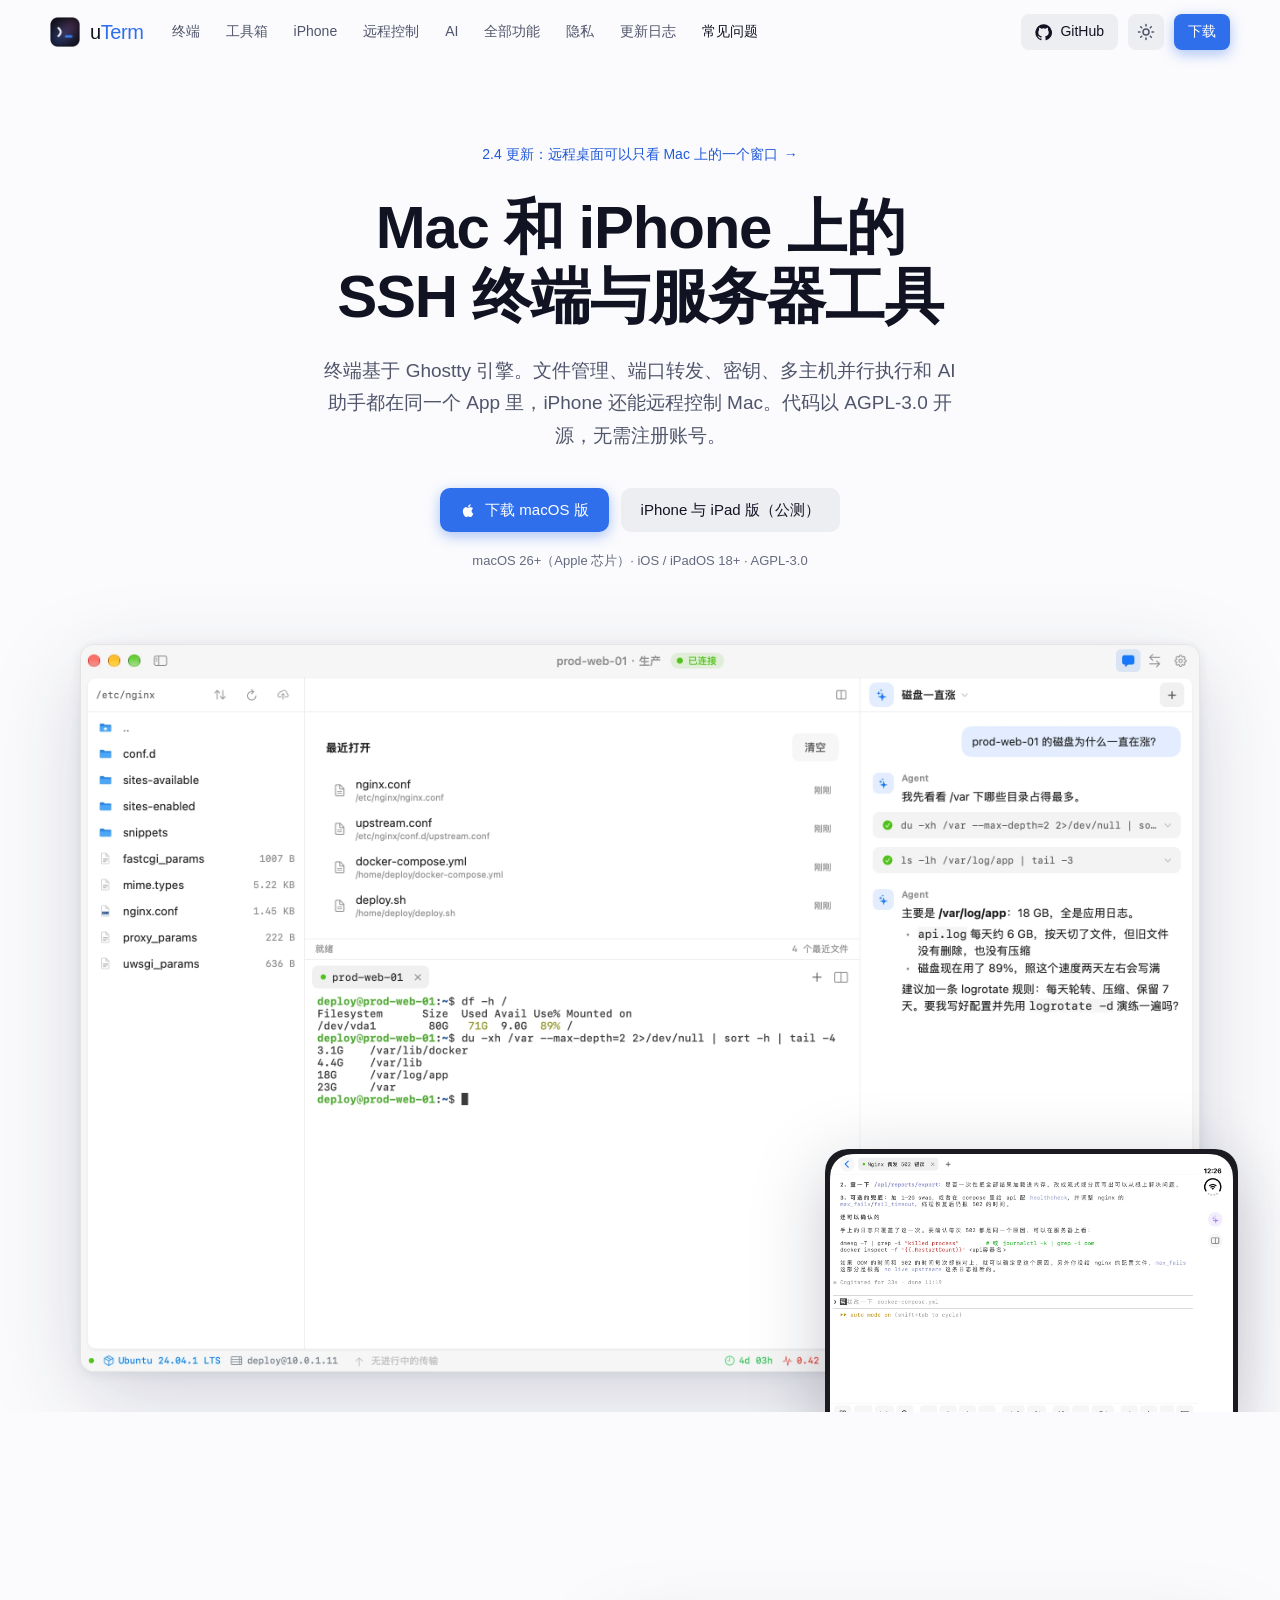
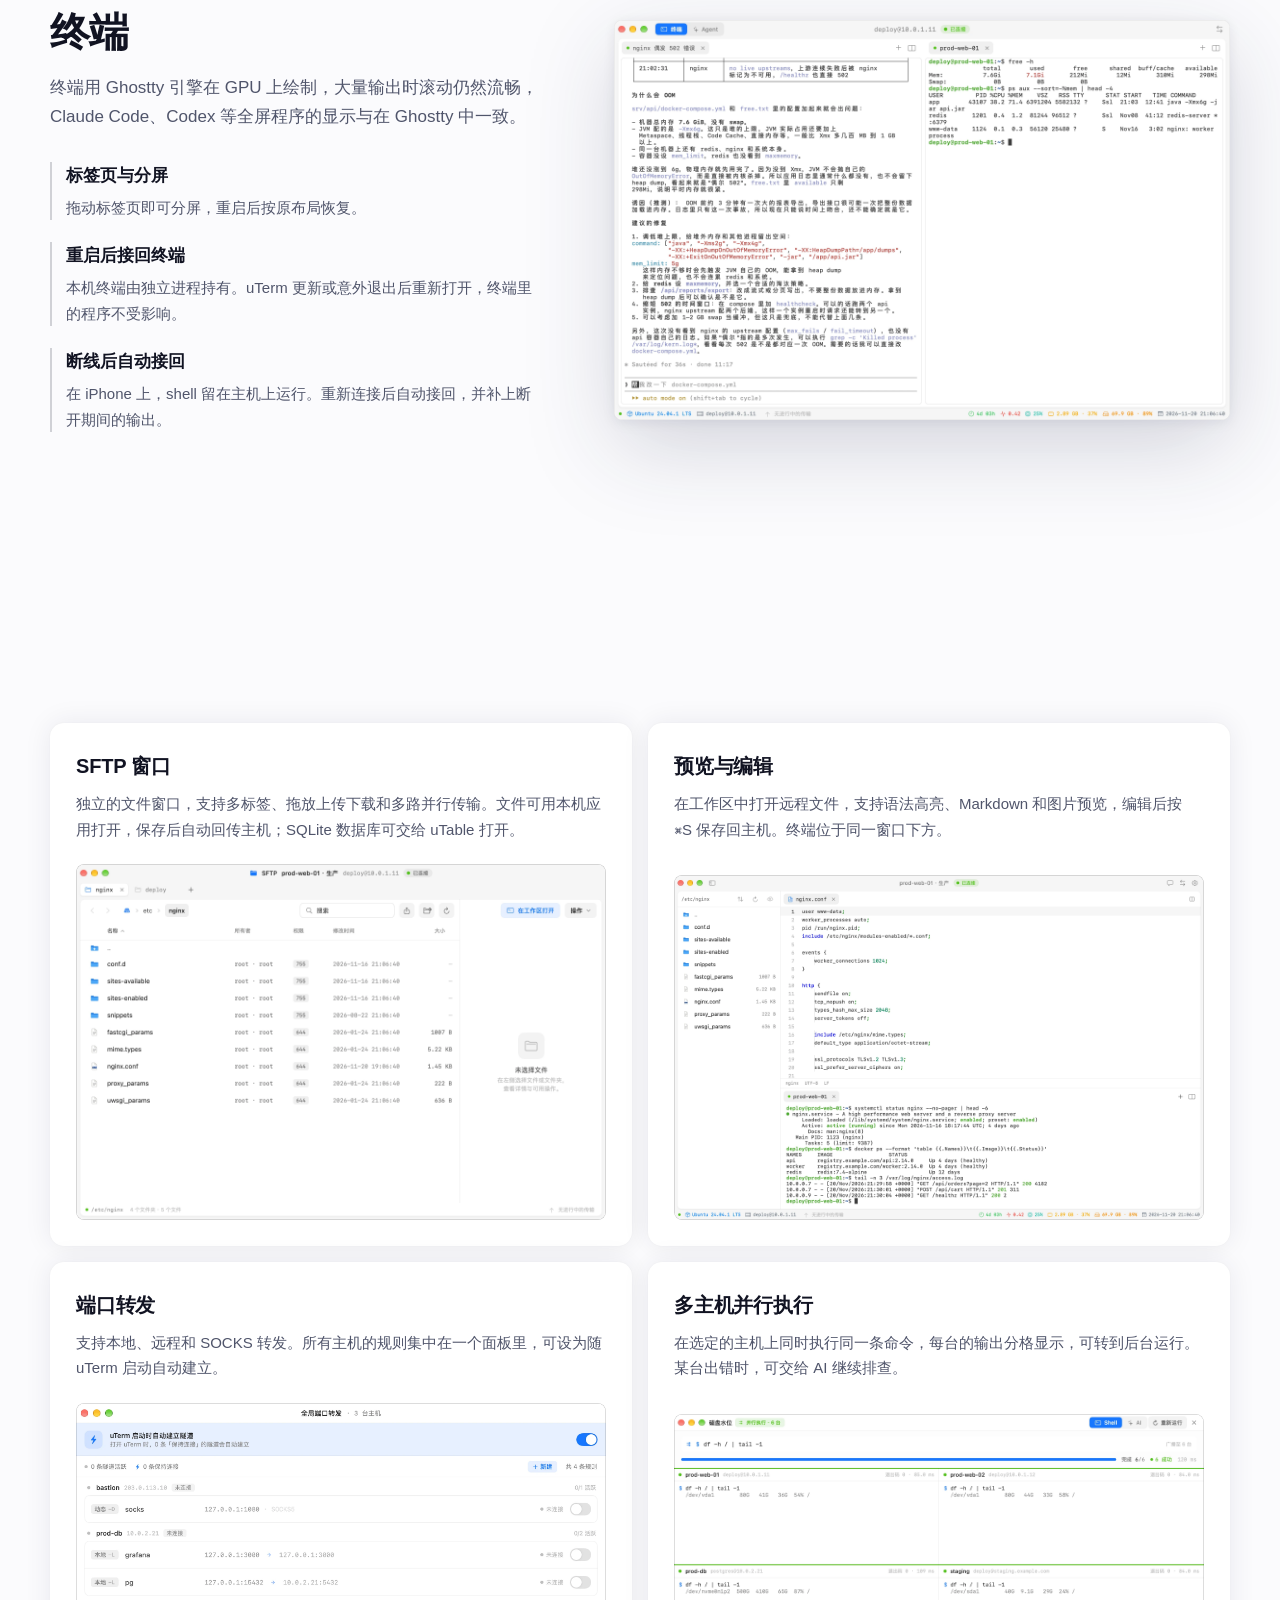
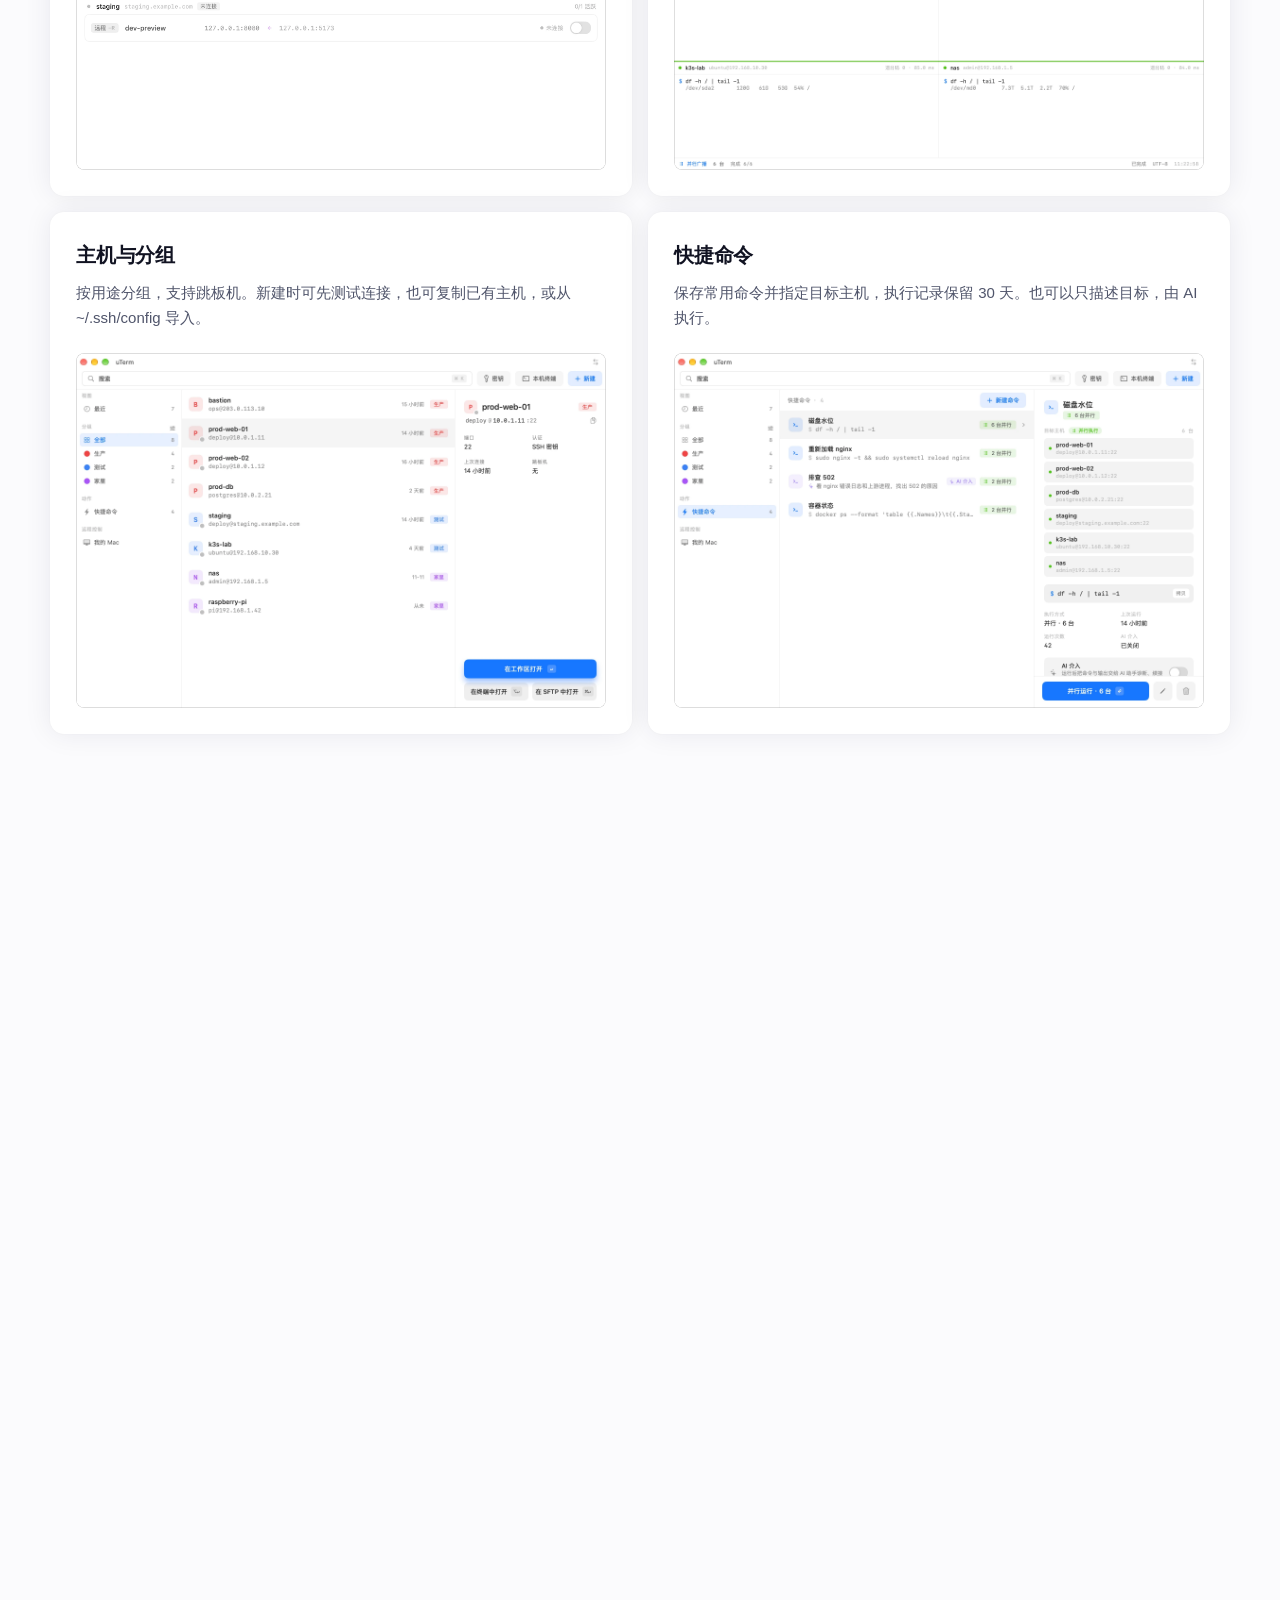
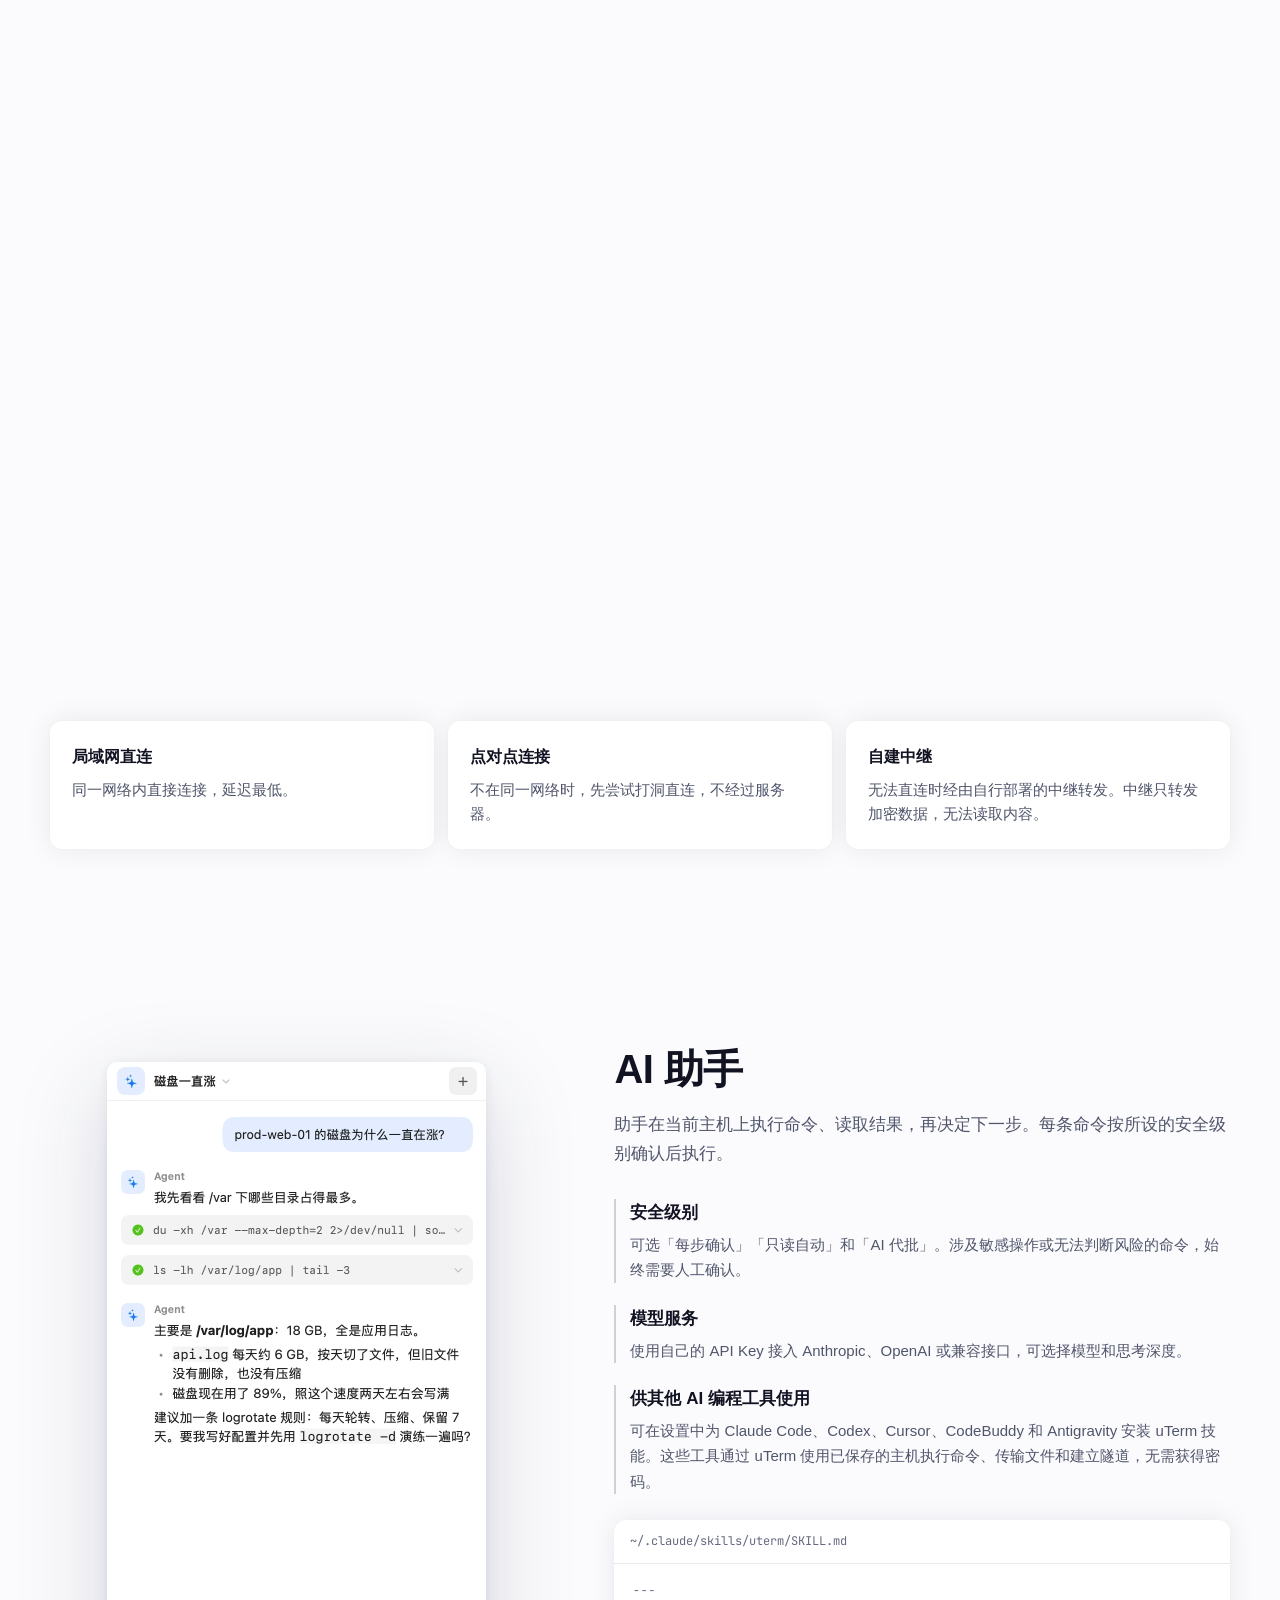
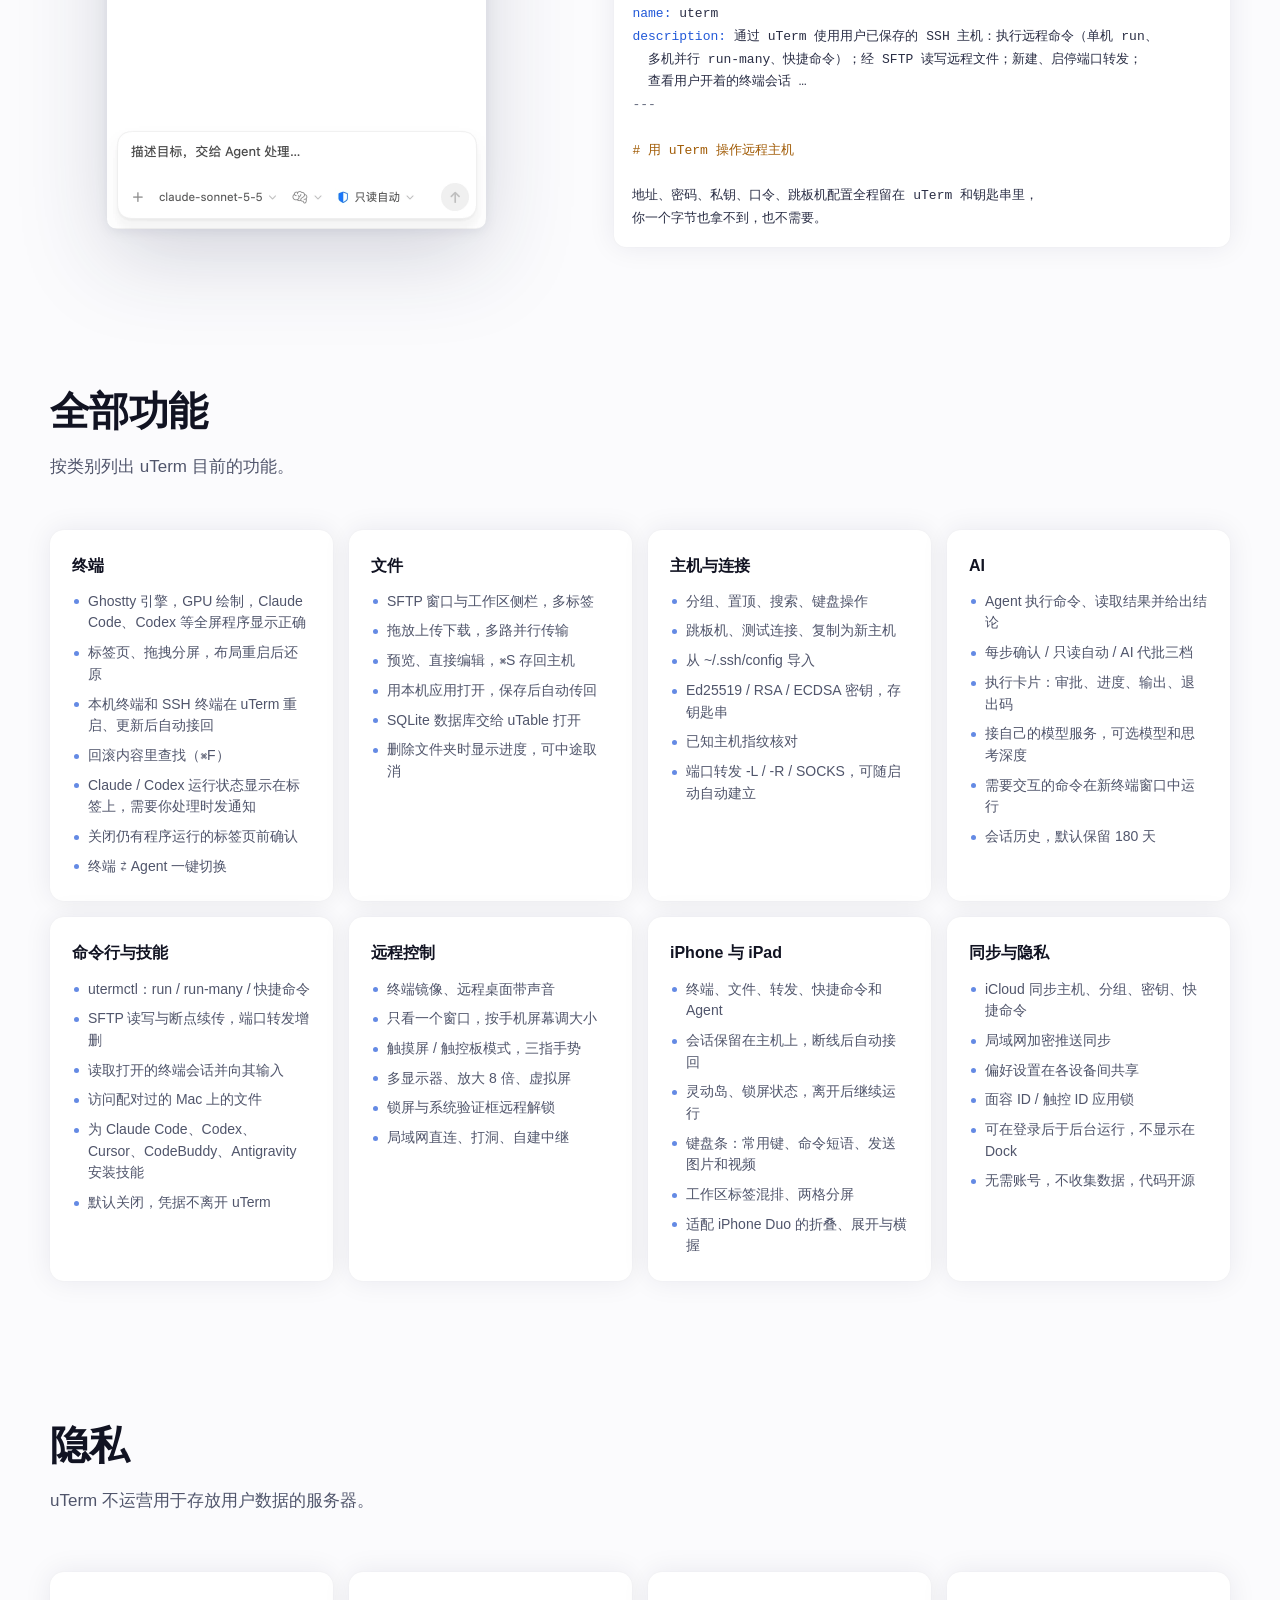
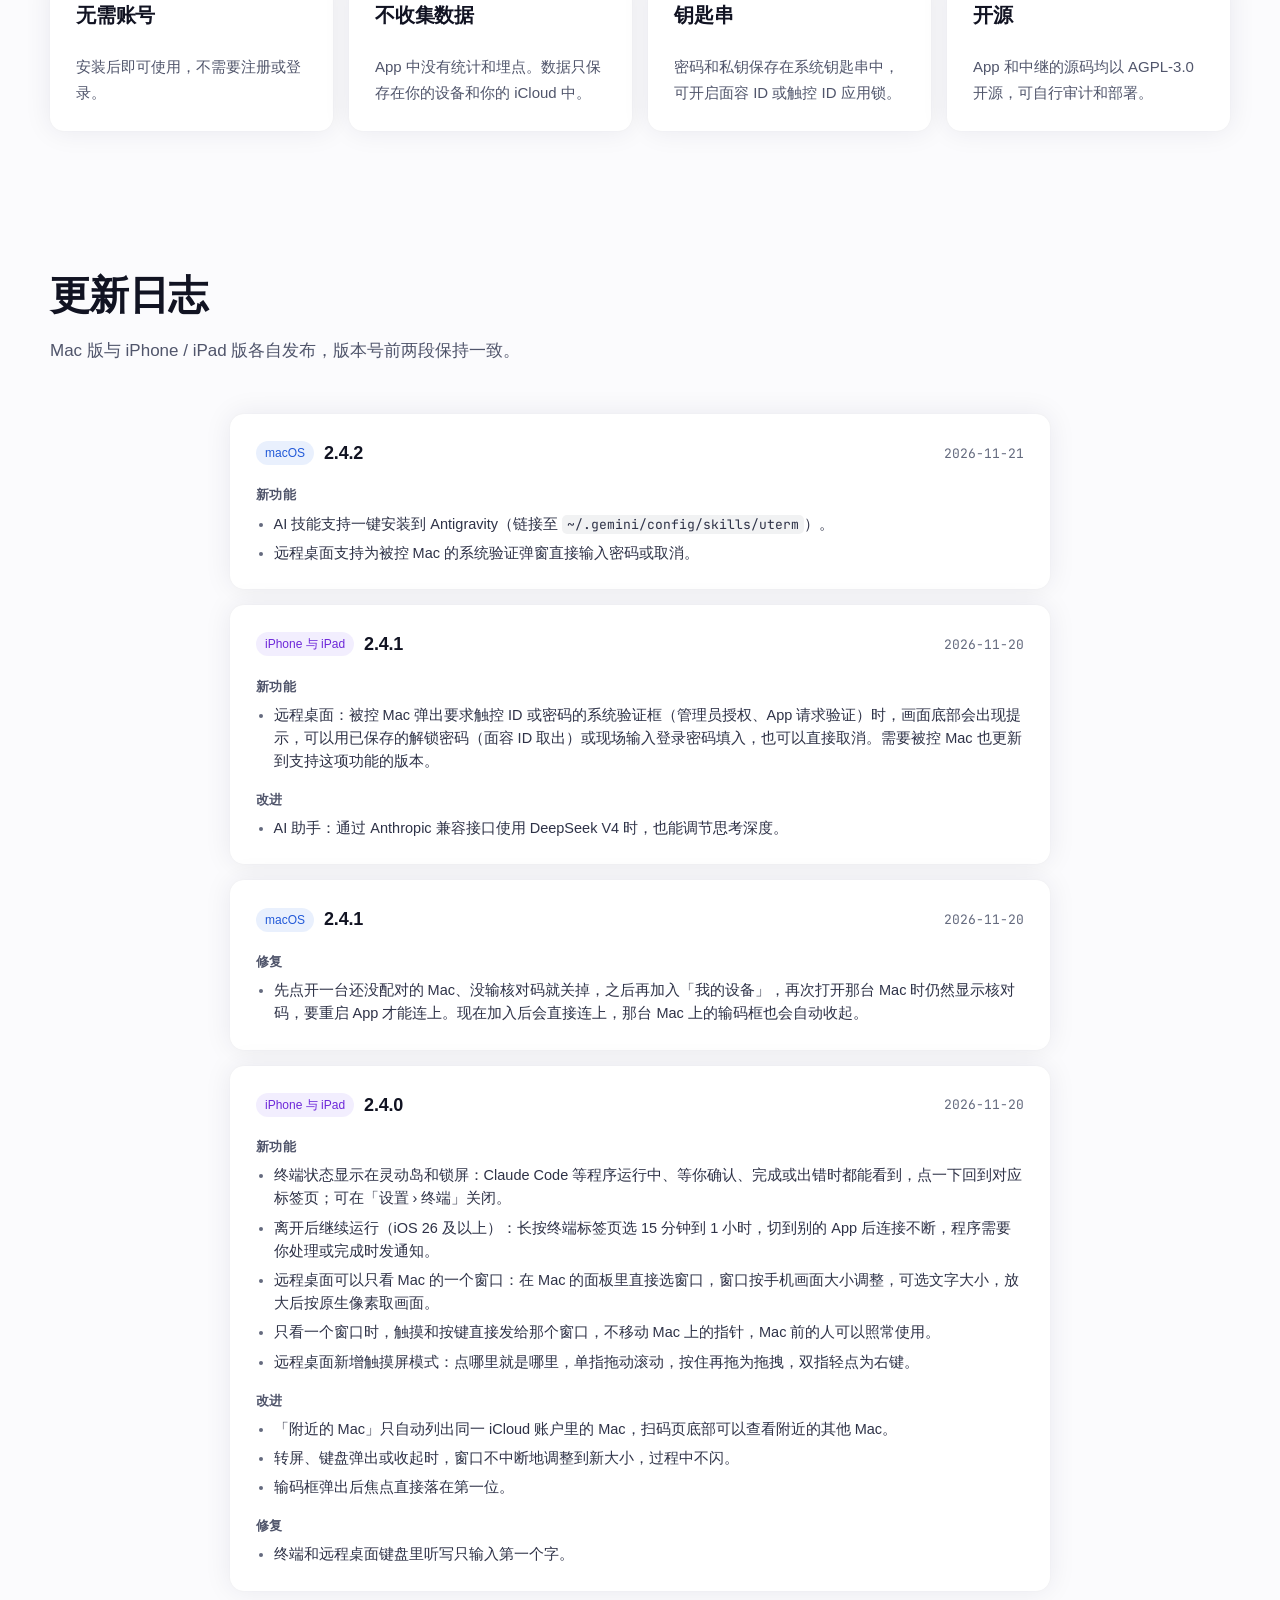
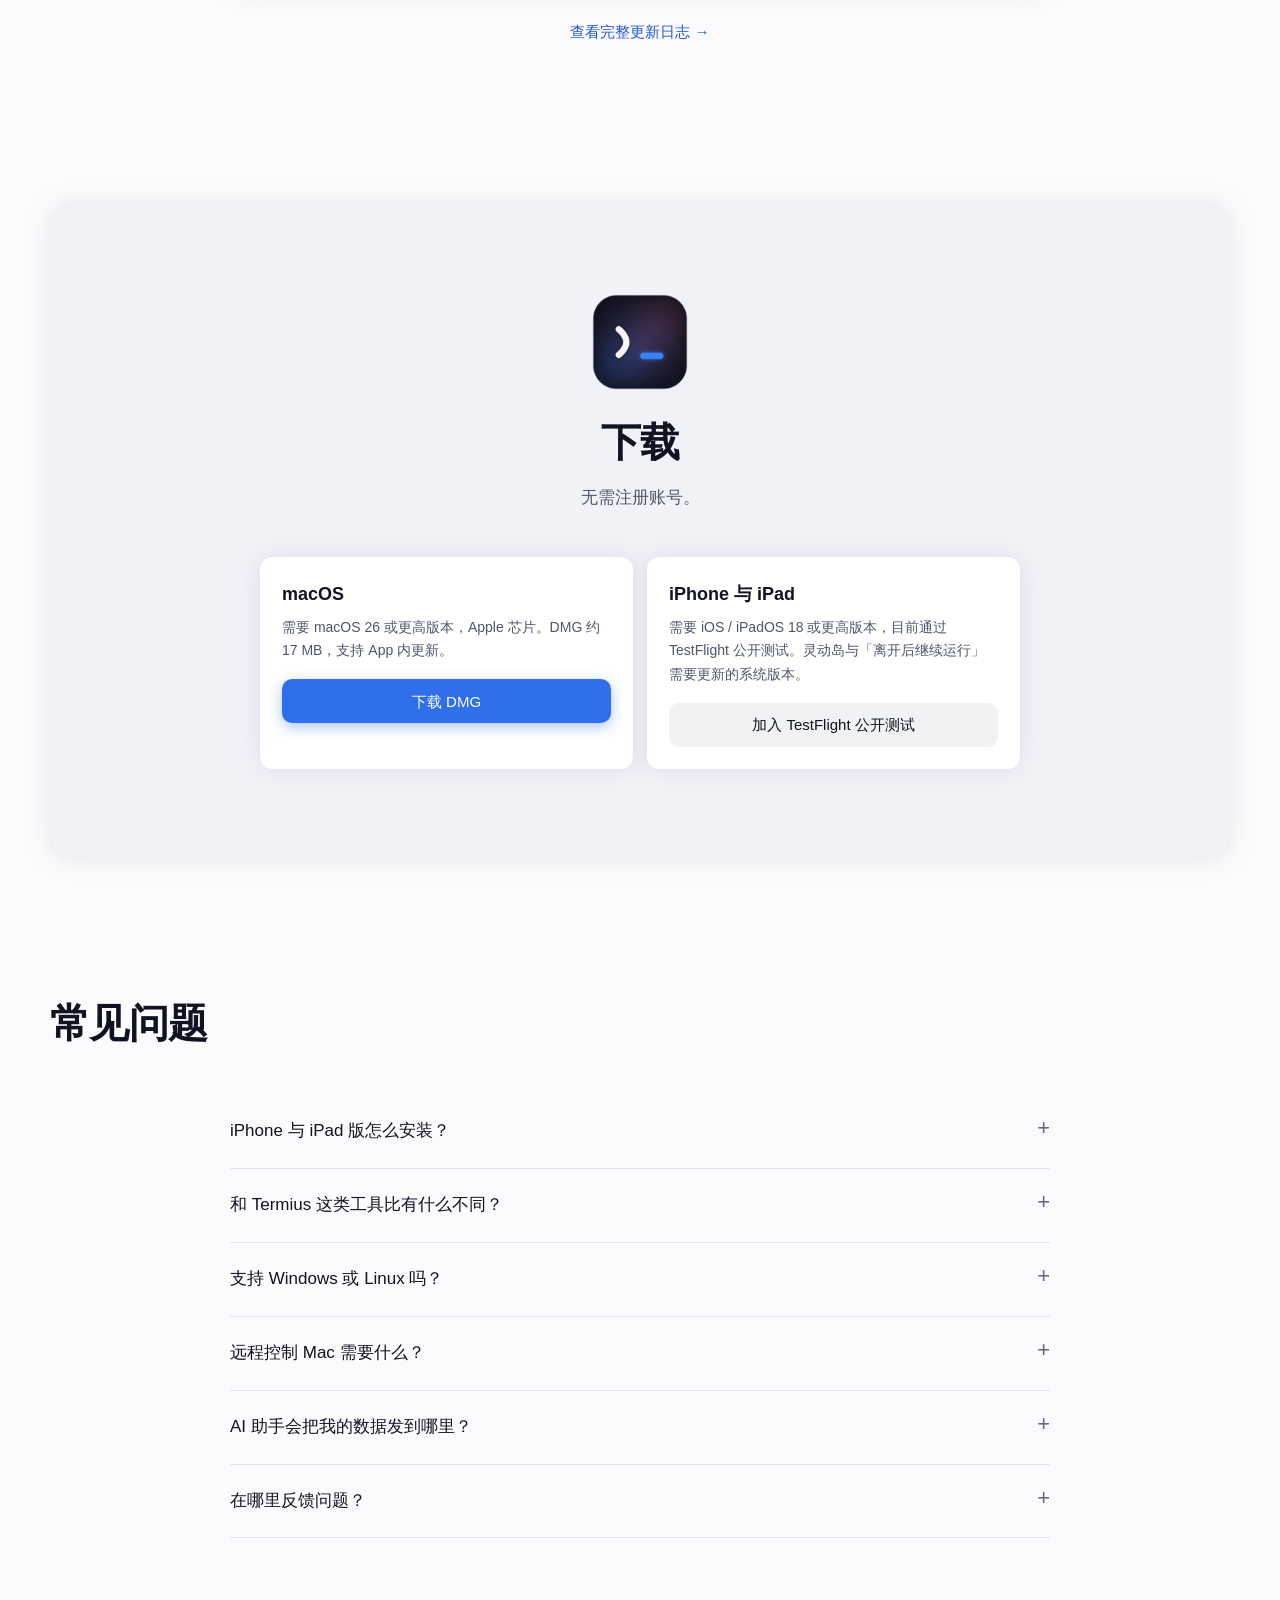
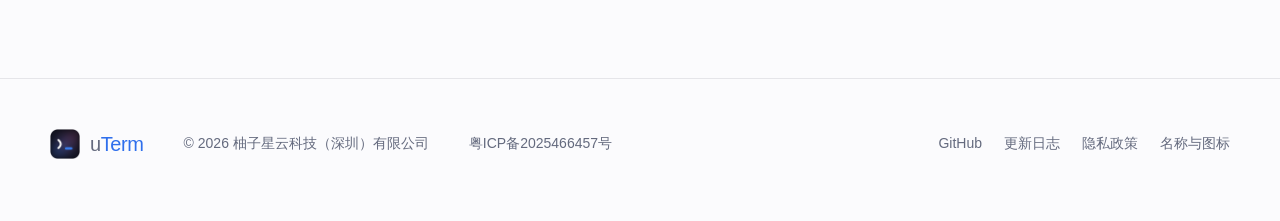
==== index.html @ 28b3f93f "uTerm 官网首次发布" ====
<!doctype html>
<html lang="zh-CN" data-theme="light">
<head>
  <meta charset="utf-8">
  <meta name="viewport" content="width=device-width, initial-scale=1, viewport-fit=cover">
  <title>uTerm：Mac 与 iPhone 上的 SSH 终端</title>
  <meta name="description" content="uTerm 是 macOS 与 iOS / iPadOS 上的 SSH 终端，集成 SFTP、端口转发、密钥管理、多主机并行执行和 AI 助手，并可用 iPhone 远程控制 Mac。开源，无需注册。">
  <meta name="theme-color" content="#fbfbfd">
  <script>
    // 默认日间；用户切过就记住。放在 head 里，首帧就是对的主题，不闪。
    (function () {
      var t = null;
      try { t = localStorage.getItem("uterm-theme"); } catch (e) {}
      document.documentElement.dataset.theme = t === "dark" ? "dark" : "light";
    })();
  </script>
  <meta property="og:title" content="uTerm：Mac 与 iPhone 上的 SSH 终端">
  <meta property="og:description" content="SSH 终端、SFTP、端口转发、多主机并行执行、AI 助手，以及用 iPhone 远程控制 Mac。">
  <meta property="og:image" content="assets/icon-1024.png">
  <link rel="icon" href="assets/favicon.png">
  <link rel="apple-touch-icon" href="assets/icon-256.png">
  <link rel="preconnect" href="https://fonts.googleapis.com">
  <link rel="preconnect" href="https://fonts.gstatic.com" crossorigin>
  <link href="https://fonts.googleapis.com/css2?family=JetBrains+Mono:wght@400;500;700&display=swap" rel="stylesheet">
  <link rel="stylesheet" href="styles.css?v=26">
</head>
<body>

<header class="nav" id="nav">
  <div class="wrap">
    <a class="brand" href="#top" aria-label="uTerm 首页">
      <img src="assets/icon-256.png" alt="">
      <span class="wordmark">u<b>Term</b></span>
    </a>
    <nav class="nav-links" aria-label="页面导航">
      <a href="#terminal">终端</a>
      <a href="#toolbox">工具箱</a>
      <a href="#mobile">iPhone</a>
      <a href="#remote">远程控制</a>
      <a href="#ai">AI</a>
      <a href="#features">全部功能</a>
      <a href="#privacy">隐私</a>
      <a href="#changelog">更新日志</a>
      <a href="#faq">常见问题</a>
    </nav>
    <div class="nav-cta">
      <a class="btn btn-ghost btn-sm" href="https://github.com/uozi-tech/uTerm" target="_blank" rel="noopener">
        <svg viewBox="0 0 24 24" fill="currentColor" aria-hidden="true"><path d="M12 .5a11.5 11.5 0 0 0-3.64 22.41c.58.1.79-.25.79-.56v-2c-3.2.7-3.88-1.37-3.88-1.37-.52-1.33-1.28-1.69-1.28-1.69-1.04-.71.08-.7.08-.7 1.15.08 1.76 1.19 1.76 1.19 1.03 1.76 2.69 1.25 3.35.96.1-.75.4-1.25.73-1.54-2.56-.29-5.25-1.28-5.25-5.68 0-1.26.45-2.28 1.19-3.09-.12-.29-.52-1.46.11-3.05 0 0 .97-.31 3.17 1.18a11 11 0 0 1 5.77 0c2.2-1.49 3.17-1.18 3.17-1.18.63 1.59.23 2.76.11 3.05.74.81 1.19 1.83 1.19 3.09 0 4.41-2.7 5.38-5.27 5.67.41.36.78 1.06.78 2.14v3.17c0 .31.21.67.8.56A11.5 11.5 0 0 0 12 .5Z"/></svg>
        GitHub
      </a>
      <button class="theme-toggle" id="themeToggle" type="button" aria-label="切换日间 / 夜间">
        <svg class="sun" viewBox="0 0 24 24" fill="none" stroke="currentColor" stroke-width="2" stroke-linecap="round" aria-hidden="true"><circle cx="12" cy="12" r="4"/><path d="M12 2v2M12 20v2M4.9 4.9l1.4 1.4M17.7 17.7l1.4 1.4M2 12h2M20 12h2M4.9 19.1l1.4-1.4M17.7 6.3l1.4-1.4"/></svg>
        <svg class="moon" viewBox="0 0 24 24" fill="none" stroke="currentColor" stroke-width="2" stroke-linecap="round" stroke-linejoin="round" aria-hidden="true"><path d="M20 14.5A8 8 0 0 1 9.5 4a8 8 0 1 0 10.5 10.5Z"/></svg>
      </button>
      <a class="btn btn-primary btn-sm" href="#download">下载</a>
    </div>
  </div>
</header>

<main id="top">

  <!-- ========== Hero ========== -->
  <section class="hero">
    <div class="wrap">
      <div class="hero-copy">
        <a class="eyebrow" href="#remote">2.4 更新：远程桌面可以只看 Mac 上的一个窗口 <span class="arrow">→</span></a>
        <h1>Mac 和 iPhone 上的<br>SSH 终端与服务器工具</h1>
        <p class="lede">终端基于 Ghostty 引擎。文件管理、端口转发、密钥、多主机并行执行和 AI 助手都在同一个 App 里，iPhone 还能远程控制 Mac。代码以 AGPL-3.0 开源，无需注册账号。</p>
        <div class="hero-actions">
          <a class="btn btn-primary" href="https://github.com/uozi-tech/uTerm/releases/latest">
            <svg viewBox="0 0 24 24" fill="currentColor" aria-hidden="true"><path d="M16.37 12.8c-.02-2.3 1.88-3.4 1.96-3.46-1.07-1.56-2.73-1.78-3.32-1.8-1.41-.14-2.76.83-3.48.83-.72 0-1.82-.81-3-.79-1.54.02-2.96.9-3.76 2.27-1.6 2.78-.41 6.9 1.15 9.16.76 1.1 1.67 2.34 2.86 2.3 1.15-.05 1.58-.74 2.97-.74 1.38 0 1.77.74 2.98.72 1.23-.02 2.01-1.12 2.76-2.23.87-1.28 1.23-2.52 1.25-2.58-.03-.01-2.4-.92-2.37-3.68ZM14.1 6.03c.63-.77 1.06-1.83.94-2.9-.91.04-2.02.61-2.67 1.37-.58.67-1.1 1.76-.96 2.8 1.02.08 2.06-.52 2.69-1.27Z"/></svg>
            下载 macOS 版
          </a>
          <a class="btn btn-ghost" href="https://testflight.apple.com/join/Ep8bfaZT">iPhone 与 iPad 版（公测）</a>
        </div>
        <p class="hero-meta">macOS 26+（Apple 芯片）· iOS / iPadOS 18+ · AGPL-3.0</p>
      </div>

      <div class="stage reveal">
        <img class="shot" src="assets/shots/workspace-agent-light.webp?v=12" data-shot="workspace-agent" width="1600" height="1000"
             alt="uTerm 工作区窗口：左侧远程文件、中间终端、右侧 AI 助手">
        <div class="phone"><img src="assets/shots/ios-terminal-light.webp?v=12" data-shot="ios-terminal" width="1206" height="2622"
             alt="iPhone Duo 上的 uTerm 终端与快捷键条"></div>
      </div>
    </div>
  </section>

  <!-- ========== 终端 ========== -->
  <section class="section" id="terminal">
    <div class="wrap">
      <div class="split">
        <div class="reveal">
          <h2>终端</h2>
          <p class="sub">终端用 Ghostty 引擎在 GPU 上绘制，大量输出时滚动仍然流畅，Claude Code、Codex 等全屏程序的显示与在 Ghostty 中一致。</p>
          <ul class="points">
            <li>
              <div><h3>标签页与分屏</h3><p>拖动标签页即可分屏，重启后按原布局恢复。</p></div>
            </li>
            <li>
              <div><h3>重启后接回终端</h3><p>本机终端由独立进程持有。uTerm 更新或意外退出后重新打开，终端里的程序不受影响。</p></div>
            </li>
            <li>
              <div><h3>断线后自动接回</h3><p>在 iPhone 上，shell 留在主机上运行。重新连接后自动接回，并补上断开期间的输出。</p></div>
            </li>
          </ul>
        </div>
        <div class="reveal">
          <img class="shot" src="assets/shots/workspace-split-light.webp?v=12" data-shot="workspace-split" width="1600" height="1000"
               alt="终端左右分屏：一边是 Claude Code，一边在看内存">
        </div>
      </div>
    </div>
  </section>

  <!-- ========== 工具箱 ========== -->
  <section class="section" id="toolbox">
    <div class="wrap">
      <div class="head reveal">
        <h2>文件、转发、密钥与批量执行</h2>
        <p class="sub">管理服务器常用的几样工具，和终端放在一起。</p>
      </div>

      <div class="bento">
        <article class="card c-3 reveal">
          <div><h3>SFTP 窗口</h3><p>独立的文件窗口，支持多标签、拖放上传下载和多路并行传输。文件可用本机应用打开，保存后自动回传主机；SQLite 数据库可交给 uTable 打开。</p></div>
          <div class="crop"><img src="assets/shots/sftp-window-light.webp?v=12" data-shot="sftp-window" alt="SFTP 窗口：两个标签，浏览 /etc/nginx"></div>
        </article>
        <article class="card c-3 reveal">
          <div><h3>预览与编辑</h3><p>在工作区中打开远程文件，支持语法高亮、Markdown 和图片预览，编辑后按 ⌘S 保存回主机。终端位于同一窗口下方。</p></div>
          <div class="crop"><img src="assets/shots/workspace-preview-light.webp?v=12" data-shot="workspace-preview" alt="工作区里打开 nginx.conf，下方是终端"></div>
        </article>
        <article class="card c-3 reveal">
          <div><h3>端口转发</h3><p>支持本地、远程和 SOCKS 转发。所有主机的规则集中在一个面板里，可设为随 uTerm 启动自动建立。</p></div>
          <div class="crop"><img src="assets/shots/forward-global-light.webp?v=12" data-shot="forward-global" alt="全局端口转发窗口"></div>
        </article>
        <article class="card c-3 reveal">
          <div><h3>多主机并行执行</h3><p>在选定的主机上同时执行同一条命令，每台的输出分格显示，可转到后台运行。某台出错时，可交给 AI 继续排查。</p></div>
          <div class="crop"><img src="assets/shots/parallel-shell-light.webp?v=12" data-shot="parallel-shell" alt="并行执行窗口：六台主机的磁盘水位"></div>
        </article>
        <article class="card c-3 reveal">
          <div><h3>主机与分组</h3><p>按用途分组，支持跳板机。新建时可先测试连接，也可复制已有主机，或从 ~/.ssh/config 导入。</p></div>
          <div class="crop"><img src="assets/shots/welcome-hosts-light.webp?v=12" data-shot="welcome-hosts" alt="欢迎窗口的主机列表"></div>
        </article>
        <article class="card c-3 reveal">
          <div><h3>快捷命令</h3><p>保存常用命令并指定目标主机，执行记录保留 30 天。也可以只描述目标，由 AI 执行。</p></div>
          <div class="crop"><img src="assets/shots/welcome-commands-light.webp?v=12" data-shot="welcome-commands" alt="欢迎窗口的快捷命令库"></div>
        </article>
        <article class="card c-3 reveal">
          <div><h3>密钥</h3><p>生成或导入 Ed25519、RSA、ECDSA 密钥，支持带口令的私钥。密钥存放在钥匙串中，经 iCloud 钥匙串同步。</p></div>
          <div class="crop"><img src="assets/shots/keys-light.webp?v=12" data-shot="keys" alt="密钥管理窗口"></div>
        </article>
        <article class="card c-3 reveal">
          <div><h3>已知主机指纹</h3><p>首次连接时核对主机指纹，指纹变化时阻止连接。已保存的指纹可在此查看和删除。</p></div>
          <div class="crop"><img src="assets/shots/known-hosts-light.webp?v=12" data-shot="known-hosts" alt="已知主机指纹列表"></div>
        </article>
      </div>
    </div>
  </section>

  <!-- ========== iPhone 与 iPad ========== -->
  <section class="section" id="mobile">
    <div class="wrap">
      <div class="split">
        <div class="reveal">
          <h2>iPhone 与 iPad</h2>
          <p class="sub">终端、文件、端口转发、快捷命令和 AI 助手在 iPhone 与 iPad 上同样可用，主机和密钥经 iCloud 同步。iPhone Duo 展开或横握时按大屏排版。</p>
          <ul class="points">
            <li>
              <div><h3>会话保留在主机上</h3><p>shell 由主机上的保持进程运行。切到后台、切换网络或 App 被系统结束后，回来时自动接回，并补上断开期间的输出。</p></div>
            </li>
            <li>
              <div><h3>键盘条</h3><p>提供 esc、tab、ctrl 和方向键，可填入 claude、codex 等常用命令，并能把剪贴板或相册里的图片、视频发送给主机上的 AI 程序。</p></div>
            </li>
            <li>
              <div><h3>灵动岛与后台运行</h3><p>Claude Code 等待确认、完成或出错时，状态显示在灵动岛和锁屏上。长按标签页选择「离开后继续运行」，切换到其他 App 后连接保持。</p></div>
            </li>
            <li>
              <div><h3>标签页与分屏</h3><p>终端和文件标签页位于同一工作区，可拖动分成两栏；回滚内容支持查找。</p></div>
            </li>
          </ul>
        </div>
        <div class="reveal">
          <div class="phone"><img src="assets/shots/ios-terminal-light.webp?v=12" data-shot="ios-terminal" alt="iPhone Duo 横握：终端里在跑 Claude Code"></div>
        </div>
      </div>
    </div>
  </section>

  <!-- ========== 远程控制 ========== -->
  <section class="section" id="remote">
    <div class="wrap">
      <div class="head reveal">
        <h2>远程控制 Mac</h2>
        <p class="sub">在 iPhone 上继续使用 Mac 上打开的终端，或查看并操作 Mac 的屏幕。另一台 Mac 也可以作为控制端。</p>
      </div>

      <div class="phones reveal">
        <div class="phone"><img src="assets/shots/ios-remote-desktop-light.webp?v=12" data-shot="ios-remote-desktop" alt="iPhone Duo 横握：用远程桌面查看 Mac 的屏幕"></div>
        <div class="phone"><img src="assets/shots/ios-hosts-light.webp?v=12" data-shot="ios-hosts" alt="iPhone Duo 横握：主机页上的「我的 Mac」"></div>
      </div>

      <div class="feature-list reveal">
        <div><b>终端镜像</b><span>Mac 上新开的终端自动出现在手机上，两端可同时输入，画面逐格一致，Claude Code 的运行状态也会同步。</span></div>
        <div><b>远程桌面</b><span>硬件编码，低延迟，带声音。可切换显示器、放大至 8 倍；未接显示器的 Mac 会按手机屏幕创建虚拟显示器。</span></div>
        <div><b>手势</b><span>提供触控板与触摸屏两种模式，三指扫动可切换桌面、打开调度中心。</span></div>
        <div><b>远程解锁</b><span>可在手机上输入密码解锁 Mac 或通过系统验证框。密码只保存在手机上，使用时需面容 ID 验证。</span></div>
        <div><b>Mac 上的文件</b><span>无需开启 SSH 即可浏览、上传和下载已配对 Mac 上的文件。也可以把本机文件夹共享给被控的 Mac，默认只读。</span></div>
        <div><b>Mac 控制 Mac</b><span>用另一台 Mac 作控制端时，屏幕、终端和单窗口查看同样可用。</span></div>
        <div><b>设备组</b><span>手机、平板和 Mac 加入同一个设备组后，组内任意一台设备确认即可添加新设备，无需逐台配对。</span></div>
        <div><b>更新时不断开</b><span>远程控制运行在独立的后台进程中，Mac 上的 uTerm 更新或意外退出时，已有连接不受影响。</span></div>
      </div>

      <div class="winmode reveal" id="winmode">
        <div>
          <span class="tag">2.4 新增</span>
          <h3>窗口模式</h3>
          <p class="lead">只查看 Mac 上的一个窗口。Mac 会把该窗口调整为适合手机屏幕的尺寸，内容随之重新排版；退出后窗口恢复原来的大小。</p>
          <ul class="points">
            <li>
              <div><h3>文字大小</h3><p>「最清晰」时 Mac 的像素与手机一一对应；「标准」时文字与在 Mac 上一样大，也可以继续调大。</p></div>
            </li>
            <li>
              <div><h3>触摸屏模式</h3><p>直接点按目标位置。单指拖动为滚动，按住后拖动为拖拽，双指轻点为右键。</p></div>
            </li>
            <li>
              <div><h3>独立键鼠</h3><p>输入直接发送给该窗口，Mac 上的指针不会移动，窗口被遮挡时也能操作，Mac 前的用户可以同时使用自己的键盘和鼠标。</p></div>
            </li>
            <li>
              <div><h3>保持在最前</h3><p>窗口被遮挡时 macOS 会暂停重绘。开启此项后，查看期间该窗口始终位于最前。</p></div>
            </li>
          </ul>
        </div>
      </div>

      <div class="paths reveal">
        <div class="path"><header>局域网直连</header><p>同一网络内直接连接，延迟最低。</p></div>
        <div class="path"><header>点对点连接</header><p>不在同一网络时，先尝试打洞直连，不经过服务器。</p></div>
        <div class="path"><header>自建中继</header><p>无法直连时经由自行部署的中继转发。中继只转发加密数据，无法读取内容。</p></div>
      </div>
    </div>
  </section>

  <!-- ========== AI ========== -->
  <section class="section" id="ai">
    <div class="wrap">
      <div class="split flip">
        <div class="reveal">
          <h2>AI 助手</h2>
          <p class="sub">助手在当前主机上执行命令、读取结果，再决定下一步。每条命令按所设的安全级别确认后执行。</p>
          <ul class="points">
            <li>
              <div><h3>安全级别</h3><p>可选「每步确认」「只读自动」和「AI 代批」。涉及敏感操作或无法判断风险的命令，始终需要人工确认。</p></div>
            </li>
            <li>
              <div><h3>模型服务</h3><p>使用自己的 API Key 接入 Anthropic、OpenAI 或兼容接口，可选择模型和思考深度。</p></div>
            </li>
            <li>
              <div><h3>供其他 AI 编程工具使用</h3><p>可在设置中为 Claude Code、Codex、Cursor、CodeBuddy 和 Antigravity 安装 uTerm 技能。这些工具通过 uTerm 使用已保存的主机执行命令、传输文件和建立隧道，无需获得密码。</p></div>
            </li>
          </ul>
          <div class="code">
            <header>~/.claude/skills/uterm/SKILL.md</header>
<pre><span class="cm">---</span>
<span class="fl">name:</span> uterm
<span class="fl">description:</span> 通过 uTerm 使用用户已保存的 SSH 主机：执行远程命令（单机 run、
  多机并行 run-many、快捷命令）；经 SFTP 读写远程文件；新建、启停端口转发；
  查看用户开着的终端会话 …
<span class="cm">---</span>

<span class="st"># 用 uTerm 操作远程主机</span>

地址、密码、私钥、口令、跳板机配置全程留在 uTerm 和钥匙串里，
你一个字节也拿不到，也不需要。</pre>
          </div>
        </div>
        <div class="reveal">
          <img class="shot agent" src="assets/shots/agent-panel-light.webp?v=12" data-shot="agent-panel"
               alt="工作区右侧的 AI 助手：执行了两条命令并给出结论">

        </div>
      </div>
    </div>
  </section>

  <!-- ========== 全部功能 ========== -->
  <section class="section" id="features">
    <div class="wrap">
      <div class="head reveal">
        <h2>全部功能</h2>
        <p class="sub">按类别列出 uTerm 目前的功能。</p>
      </div>
      <div class="all-features">
        <div class="feature-group reveal"><h3>终端</h3><ul><li>Ghostty 引擎，GPU 绘制，Claude Code、Codex 等全屏程序显示正确</li><li>标签页、拖拽分屏，布局重启后还原</li><li>本机终端和 SSH 终端在 uTerm 重启、更新后自动接回</li><li>回滚内容里查找（⌘F）</li><li>Claude / Codex 运行状态显示在标签上，需要你处理时发通知</li><li>关闭仍有程序运行的标签页前确认</li><li>终端 ⇄ Agent 一键切换</li></ul></div>
        <div class="feature-group reveal"><h3>文件</h3><ul><li>SFTP 窗口与工作区侧栏，多标签</li><li>拖放上传下载，多路并行传输</li><li>预览、直接编辑，⌘S 存回主机</li><li>用本机应用打开，保存后自动传回</li><li>SQLite 数据库交给 uTable 打开</li><li>删除文件夹时显示进度，可中途取消</li></ul></div>
        <div class="feature-group reveal"><h3>主机与连接</h3><ul><li>分组、置顶、搜索、键盘操作</li><li>跳板机、测试连接、复制为新主机</li><li>从 ~/.ssh/config 导入</li><li>Ed25519 / RSA / ECDSA 密钥，存钥匙串</li><li>已知主机指纹核对</li><li>端口转发 -L / -R / SOCKS，可随启动自动建立</li></ul></div>
        <div class="feature-group reveal"><h3>AI</h3><ul><li>Agent 执行命令、读取结果并给出结论</li><li>每步确认 / 只读自动 / AI 代批三档</li><li>执行卡片：审批、进度、输出、退出码</li><li>接自己的模型服务，可选模型和思考深度</li><li>需要交互的命令在新终端窗口中运行</li><li>会话历史，默认保留 180 天</li></ul></div>
        <div class="feature-group reveal"><h3>命令行与技能</h3><ul><li>utermctl：run / run-many / 快捷命令</li><li>SFTP 读写与断点续传，端口转发增删</li><li>读取打开的终端会话并向其输入</li><li>访问配对过的 Mac 上的文件</li><li>为 Claude Code、Codex、Cursor、CodeBuddy、Antigravity 安装技能</li><li>默认关闭，凭据不离开 uTerm</li></ul></div>
        <div class="feature-group reveal"><h3>远程控制</h3><ul><li>终端镜像、远程桌面带声音</li><li>只看一个窗口，按手机屏幕调大小</li><li>触摸屏 / 触控板模式，三指手势</li><li>多显示器、放大 8 倍、虚拟屏</li><li>锁屏与系统验证框远程解锁</li><li>局域网直连、打洞、自建中继</li></ul></div>
        <div class="feature-group reveal"><h3>iPhone 与 iPad</h3><ul><li>终端、文件、转发、快捷命令和 Agent</li><li>会话保留在主机上，断线后自动接回</li><li>灵动岛、锁屏状态，离开后继续运行</li><li>键盘条：常用键、命令短语、发送图片和视频</li><li>工作区标签混排、两格分屏</li><li>适配 iPhone Duo 的折叠、展开与横握</li></ul></div>
        <div class="feature-group reveal"><h3>同步与隐私</h3><ul><li>iCloud 同步主机、分组、密钥、快捷命令</li><li>局域网加密推送同步</li><li>偏好设置在各设备间共享</li><li>面容 ID / 触控 ID 应用锁</li><li>可在登录后于后台运行，不显示在 Dock</li><li>无需账号，不收集数据，代码开源</li></ul></div>
      </div>
    </div>
  </section>

  <!-- ========== 隐私 ========== -->
  <section class="section" id="privacy">
    <div class="wrap">
      <div class="head reveal">
        <h2>隐私</h2>
        <p class="sub">uTerm 不运营用于存放用户数据的服务器。</p>
      </div>
      <div class="trust">
        <article class="card reveal">
          <h3>无需账号</h3><p>安装后即可使用，不需要注册或登录。</p>
        </article>
        <article class="card reveal">
          <h3>不收集数据</h3><p>App 中没有统计和埋点。数据只保存在你的设备和你的 iCloud 中。</p>
        </article>
        <article class="card reveal">
          <h3>钥匙串</h3><p>密码和私钥保存在系统钥匙串中，可开启面容 ID 或触控 ID 应用锁。</p>
        </article>
        <article class="card reveal">
          <h3>开源</h3><p>App 和中继的源码均以 AGPL-3.0 开源，可自行审计和部署。</p>
        </article>
      </div>
    </div>
  </section>

  <!-- ========== 更新日志（scripts/sync-changelog.py 从 CHANGELOG.md 生成） ========== -->
  <section class="section" id="changelog">
    <div class="wrap">
      <div class="head reveal">
        <h2>更新日志</h2>
        <p class="sub">Mac 版与 iPhone / iPad 版各自发布，版本号前两段保持一致。</p>
      </div>
      <div class="releases">
        <!-- changelog:start -->
        <article class="release reveal">
          <header><span class="plat mac">macOS</span><b>2.4.2</b><time datetime="2026-11-21">2026-11-21</time></header>
          <h4>新功能</h4>
          <ul><li>AI 技能支持一键安装到 Antigravity（链接至 <code>~/.gemini/config/skills/uterm</code>）。</li><li>远程桌面支持为被控 Mac 的系统验证弹窗直接输入密码或取消。</li></ul>
        </article>
        <article class="release reveal">
          <header><span class="plat ios">iPhone 与 iPad</span><b>2.4.1</b><time datetime="2026-11-20">2026-11-20</time></header>
          <h4>新功能</h4>
          <ul><li>远程桌面：被控 Mac 弹出要求触控 ID 或密码的系统验证框（管理员授权、App 请求验证）时，画面底部会出现提示，可以用已保存的解锁密码（面容 ID 取出）或现场输入登录密码填入，也可以直接取消。需要被控 Mac 也更新到支持这项功能的版本。</li></ul>
          <h4>改进</h4>
          <ul><li>AI 助手：通过 Anthropic 兼容接口使用 DeepSeek V4 时，也能调节思考深度。</li></ul>
        </article>
        <article class="release reveal">
          <header><span class="plat mac">macOS</span><b>2.4.1</b><time datetime="2026-11-20">2026-11-20</time></header>
          <h4>修复</h4>
          <ul><li>先点开一台还没配对的 Mac、没输核对码就关掉，之后再加入「我的设备」，再次打开那台 Mac 时仍然显示核对码，要重启 App 才能连上。现在加入后会直接连上，那台 Mac 上的输码框也会自动收起。</li></ul>
        </article>
        <article class="release reveal">
          <header><span class="plat ios">iPhone 与 iPad</span><b>2.4.0</b><time datetime="2026-11-20">2026-11-20</time></header>
          <h4>新功能</h4>
          <ul><li>终端状态显示在灵动岛和锁屏：Claude Code 等程序运行中、等你确认、完成或出错时都能看到，点一下回到对应标签页；可在「设置 › 终端」关闭。</li><li>离开后继续运行（iOS 26 及以上）：长按终端标签页选 15 分钟到 1 小时，切到别的 App 后连接不断，程序需要你处理或完成时发通知。</li><li>远程桌面可以只看 Mac 的一个窗口：在 Mac 的面板里直接选窗口，窗口按手机画面大小调整，可选文字大小，放大后按原生像素取画面。</li><li>只看一个窗口时，触摸和按键直接发给那个窗口，不移动 Mac 上的指针，Mac 前的人可以照常使用。</li><li>远程桌面新增触摸屏模式：点哪里就是哪里，单指拖动滚动，按住再拖为拖拽，双指轻点为右键。</li></ul>
          <h4>改进</h4>
          <ul><li>「附近的 Mac」只自动列出同一 iCloud 账户里的 Mac，扫码页底部可以查看附近的其他 Mac。</li><li>转屏、键盘弹出或收起时，窗口不中断地调整到新大小，过程中不闪。</li><li>输码框弹出后焦点直接落在第一位。</li></ul>
          <h4>修复</h4>
          <ul><li>终端和远程桌面键盘里听写只输入第一个字。</li></ul>
        </article>
        <!-- changelog:end -->
      </div>
      <p class="center more-link"><a href="https://github.com/uozi-tech/uTerm/blob/main/CHANGELOG.md" target="_blank" rel="noopener">查看完整更新日志 →</a></p>
    </div>
  </section>

  <!-- ========== 下载 ========== -->
  <section id="download">
    <div class="wrap">
      <div class="download reveal">
        <img src="assets/icon-1024.png" alt="uTerm 图标">
        <h2>下载</h2>
        <p class="sub" style="margin-inline:auto">无需注册账号。</p>
        <div class="platforms">
          <div class="platform">
            <h3>macOS</h3>
            <p>需要 macOS 26 或更高版本，Apple 芯片。DMG 约 17 MB，支持 App 内更新。</p>
            <a class="btn btn-primary" href="https://github.com/uozi-tech/uTerm/releases/latest">下载 DMG</a>
          </div>
          <div class="platform">
            <h3>iPhone 与 iPad</h3>
            <p>需要 iOS / iPadOS 18 或更高版本，目前通过 TestFlight 公开测试。灵动岛与「离开后继续运行」需要更新的系统版本。</p>
            <a class="btn btn-ghost" href="https://testflight.apple.com/join/Ep8bfaZT">加入 TestFlight 公开测试</a>
          </div>
        </div>
      </div>
    </div>
  </section>

  <!-- ========== FAQ ========== -->
  <section class="section" id="faq">
    <div class="wrap">
      <div class="head reveal"><h2>常见问题</h2></div>
      <div class="faq reveal">
        <details><summary>iPhone 与 iPad 版怎么安装？</summary><p>目前通过 TestFlight 公开测试。在 iPhone 或 iPad 上安装 TestFlight 后，打开 <a href="https://testflight.apple.com/join/Ep8bfaZT" target="_blank" rel="noopener">邀请链接</a> 加入，之后的测试版会自动推送。</p></details>
        <details><summary>和 Termius 这类工具比有什么不同？</summary><p>uTerm 无需账号，数据通过你自己的 iCloud 同步，不经过第三方服务器。它是 Mac 与 iOS 的原生 App，内置可执行命令的 AI 助手，并支持用手机远程控制 Mac 的终端和屏幕。</p></details>
        <details><summary>支持 Windows 或 Linux 吗？</summary><p>目前只支持 macOS（Apple 芯片）和 iOS / iPadOS。服务器端没有要求，支持 SSH 登录的主机都可以连接。</p></details>
        <details><summary>远程控制 Mac 需要什么？</summary><p>Mac 和手机都需要安装 uTerm。首次配对时，在 Mac 上输入手机显示的核对码。同一局域网内直接连接；跨网络时先尝试点对点连接，失败时经由自行部署的中继（一条命令即可安装到你的服务器上）。</p></details>
        <details><summary>AI 助手会把我的数据发到哪里？</summary><p>只发送给你配置的模型服务，使用你的 API Key。未配置时不会发送任何内容。</p></details>
        <details><summary>在哪里反馈问题？</summary><p>请在 <a href="https://github.com/uozi-tech/uTerm/issues" target="_blank" rel="noopener">GitHub Issues</a> 提交。安全问题请按 <a href="https://github.com/uozi-tech/uTerm/blob/main/SECURITY.md" target="_blank" rel="noopener">SECURITY.md</a> 私下报告。</p></details>
      </div>
    </div>
  </section>
</main>

<footer>
  <div class="wrap">
    <a class="brand" href="#top"><img src="assets/icon-256.png" alt=""><span class="wordmark">u<b>Term</b></span></a>
    <span>© 2026 柚子星云科技（深圳）有限公司</span>
    <a class="beian" href="https://beian.miit.gov.cn/" target="_blank" rel="noopener">粤ICP备2025466457号</a>
    <nav aria-label="页脚">
      <a href="https://github.com/uozi-tech/uTerm" target="_blank" rel="noopener">GitHub</a>
      <a href="https://github.com/uozi-tech/uTerm/blob/main/CHANGELOG.md" target="_blank" rel="noopener">更新日志</a>
      <a href="https://github.com/uozi-tech/uTerm/blob/main/PRIVACY.md" target="_blank" rel="noopener">隐私政策</a>
      <a href="https://github.com/uozi-tech/uTerm/blob/main/TRADEMARK.md" target="_blank" rel="noopener">名称与图标</a>
    </nav>
  </div>
</footer>

<script src="main.js?v=26"></script>
</body>
</html>
---- styles.css ----
/* ---------- 主题：默认日间，data-theme="dark" 切夜间 ---------- */
:root {
  --bg: #fbfbfd;
  --bg-2: #f1f2f8;
  --card: #ffffff;
  --surface: rgba(16, 20, 40, 0.028);
  --surface-2: rgba(16, 20, 40, 0.055);
  --surface-3: rgba(16, 20, 40, 0.085);
  --line: rgba(16, 20, 40, 0.09);
  --line-hi: rgba(16, 20, 40, 0.18);
  /* 文字四级，对比度按 WCAG 2.2 AA（正文 ≥ 4.5:1）在 --bg 与 --bg-2 上都过：17.8 / 12.2 / 7.1 / 4.9 */
  --text: #111322;
  --text-2: #2e3247;
  --muted: #50556b;
  --faint: #646a7e;
  --blue: #2f6fec;
  --blue-hover: #3f7cf0;
  --blue-hi: #2259d8;
  --violet: #7c5cf0;
  --violet-text: #6d28d9;
  --violet-bg: rgba(124, 92, 240, 0.1);
  --pink: #db2777;
  --green: #15803d;
  --amber: #a15c07;
  --nav-bg: rgba(251, 251, 253, 0.78);
  --grad-text: linear-gradient(100deg, #2f5bd8 0%, #6d3fe0 55%, #d0247a 100%);
  --nebula-1: rgba(59, 130, 246, 0.14);
  --nebula-2: rgba(124, 92, 240, 0.12);
  --nebula-3: rgba(219, 39, 119, 0.08);
  --stage-glow: rgba(59, 130, 246, 0.16);
  --shot-shadow: drop-shadow(0 28px 44px rgba(20, 26, 60, 0.16)) drop-shadow(0 2px 6px rgba(20, 26, 60, 0.08));
  --card-shadow: 0 0 2px rgba(20, 26, 60, 0.06), 0 0 28px rgba(20, 26, 60, 0.08);
  --ic-blue-bg: rgba(47, 111, 236, 0.1);
  --ic-green-bg: rgba(22, 163, 74, 0.1);
  --download-glow-1: rgba(59, 130, 246, 0.16);
  --download-glow-2: rgba(219, 39, 119, 0.08);
  --platform-bg: rgba(255, 255, 255, 0.75);
  --film-shadow: 0 40px 90px -40px rgba(30, 60, 140, 0.35);
  --window-edge: rgba(0, 0, 0, 0.2);
  --code-bg: #ffffff;
  --code-text: #2a2e45;
  --stars: 0;
  color-scheme: light;
}
:root[data-theme="dark"] {
  --bg: #07070d;
  --bg-2: #0c0c16;
  --surface: rgba(255, 255, 255, 0.035);
  --surface-2: rgba(255, 255, 255, 0.06);
  --surface-3: rgba(255, 255, 255, 0.1);
  --line: rgba(255, 255, 255, 0.08);
  --line-hi: rgba(255, 255, 255, 0.16);
  /* 夜间不用纯白：17.2 / 12.5 / 8.5 / 5.9（对 --bg） */
  --text: #ededf2;
  --text-2: #c9cbd8;
  --muted: #a5a8bc;
  --faint: #868aa1;
  --blue: #3b82f6;
  --blue-hover: #4b8ff7;
  --blue-hi: #6aa8ff;
  --violet: #a78bfa;
  --violet-text: #b9a2ff;
  --violet-bg: rgba(167, 139, 250, 0.14);
  --pink: #f472b6;
  --green: #4ade80;
  --amber: #fcd34d;
  --nav-bg: rgba(7, 7, 13, 0.72);
  --grad-text: linear-gradient(100deg, #c7d2fe 0%, #a78bfa 55%, #f472b6 100%);
  --nebula-1: rgba(59, 130, 246, 0.22);
  --nebula-2: rgba(167, 139, 250, 0.18);
  --nebula-3: rgba(244, 114, 182, 0.12);
  --stage-glow: rgba(59, 130, 246, 0.28);
  --shot-shadow: drop-shadow(0 30px 50px rgba(0, 0, 0, 0.55)) drop-shadow(0 0 1px rgba(255, 255, 255, 0.18));
  --card: #12121c;
  --card-shadow: 0 0 2px rgba(0, 0, 0, 0.6), 0 0 32px rgba(0, 0, 0, 0.55);
  --ic-blue-bg: rgba(59, 130, 246, 0.14);
  --ic-green-bg: rgba(74, 222, 128, 0.12);
  --download-glow-1: rgba(59, 130, 246, 0.25);
  --download-glow-2: rgba(244, 114, 182, 0.14);
  --platform-bg: rgba(0, 0, 0, 0.3);
  --film-shadow: 0 40px 100px -40px rgba(59, 130, 246, 0.5);
  --window-edge: rgba(255, 255, 255, 0.16);
  --code-bg: #12121c;
  --code-text: #d4d4dc;
  --stars: 1;
  color-scheme: dark;
}

:root {
  --radius: 14px;
  --max: 1180px;
  --ease: cubic-bezier(.2, .7, .2, 1);
  --sans: -apple-system, BlinkMacSystemFont, "SF Pro Display", "PingFang SC", "Hiragino Sans GB", "Microsoft YaHei", sans-serif;
  --mono: "JetBrains Mono", ui-monospace, "SF Mono", Menlo, monospace;
}

* { box-sizing: border-box; }
html { scroll-behavior: smooth; -webkit-text-size-adjust: 100%; }
body {
  margin: 0;
  background: var(--bg);
  color: var(--text);
  font: 16px/1.7 var(--sans);
  -webkit-font-smoothing: antialiased;
  text-rendering: optimizeLegibility;
  font-kerning: normal;
  overflow-x: hidden;
}
/* 切主题时颜色过渡，不闪 */
body, .nav, .card, .path, .feature-list div, .platform, .download, .fact, .btn-ghost, .eyebrow, .theme-toggle {
  transition: background-color .35s ease, color .35s ease, box-shadow .35s ease;
}
a { color: inherit; text-decoration: none; }
img { display: block; max-width: 100%; }
code, kbd { font-family: var(--mono); }
::selection { background: rgba(59, 130, 246, 0.3); }

.wrap { width: min(var(--max), 100% - 32px); margin-inline: auto; }
@media (min-width: 720px) { .wrap { width: min(var(--max), 100% - 64px); } }

/* ---------- 导航 ---------- */
.nav {
  position: fixed; inset: 0 0 auto; z-index: 50;
  padding-top: env(safe-area-inset-top, 0px);
}
.nav.is-scrolled {
  background: var(--nav-bg);
  backdrop-filter: saturate(160%) blur(18px);
  -webkit-backdrop-filter: saturate(160%) blur(18px);
}
.nav .wrap { display: flex; align-items: center; gap: 28px; height: 64px; }
.brand { display: flex; align-items: center; gap: 10px; font-size: 20px; letter-spacing: -0.02em; }
.brand img { width: 30px; height: 30px; transition: transform .5s var(--ease); }
.brand:hover img { transform: rotate(-8deg) scale(1.06); }
.wordmark { font-weight: 200; }
.wordmark b { font-weight: 300; color: var(--blue); }
.nav-links { display: none; gap: 26px; font-size: 14px; color: var(--muted); }
.nav-links a { padding: 4px 0; transition: color .2s; }
.nav-links a:hover, .nav-links a.is-current { color: var(--text); }
.nav-cta { margin-left: auto; display: flex; gap: 10px; align-items: center; }
@media (min-width: 900px) { .nav-links { display: flex; } }

.theme-toggle {
  width: 36px; height: 36px; border-radius: 8px; border: 0; padding: 0; cursor: pointer;
  display: grid; place-items: center; color: var(--muted);
  background: var(--surface-2);
}
.theme-toggle:hover { color: var(--text); }
.theme-toggle svg { width: 18px; height: 18px; grid-area: 1 / 1; transition: transform .5s var(--ease), opacity .3s; }
.theme-toggle .moon { opacity: 0; transform: rotate(-90deg) scale(.6); }
:root[data-theme="dark"] .theme-toggle .sun { opacity: 0; transform: rotate(90deg) scale(.6); }
:root[data-theme="dark"] .theme-toggle .moon { opacity: 1; transform: none; }

.btn {
  display: inline-flex; align-items: center; justify-content: center; gap: 8px;
  height: 44px; padding: 0 20px; border-radius: 10px;
  font-size: 15px; font-weight: 500; white-space: nowrap;
  transition: transform .2s var(--ease), background-color .2s, box-shadow .25s;
}
.btn:active { transform: scale(0.98); }
.btn svg { width: 17px; height: 17px; flex: none; }
.btn-primary {
  background: var(--blue); color: #fff;
  /* 和 App 里的主按钮一样：四周均匀的一圈强调色柔光，略向下（SwiftUI .shadow(radius: 10, y: 5)） */
  box-shadow: 0 4px 14px rgba(47, 111, 236, 0.4);
}
.btn-primary:hover { background: var(--blue-hover); }
.btn-ghost { background: var(--surface-2); color: var(--text); }
.btn-ghost:hover { background: var(--surface-3); }
.btn-sm { height: 36px; padding: 0 14px; font-size: 14px; border-radius: 8px; }
.nav .btn-ghost.btn-sm { display: none; }
@media (min-width: 560px) { .nav .btn-ghost.btn-sm { display: inline-flex; } }

/* ---------- Hero ---------- */
.hero { position: relative; padding: 140px 0 40px; overflow: hidden; }
.hero-copy { text-align: center; max-width: 820px; margin: 0 auto; }
.eyebrow { display: inline-flex; align-items: center; gap: 6px; font-size: 14px; color: var(--blue-hi); }
.eyebrow:hover { color: var(--text); }
.eyebrow .arrow { display: inline-block; transition: transform .25s var(--ease); }
.eyebrow:hover .arrow { transform: translateX(3px); }
h1 {
  margin: 26px 0 0;
  font-size: clamp(36px, 5.6vw, 60px);
  line-height: 1.15; letter-spacing: -0.02em; font-weight: 650;
  text-wrap: balance;
}

.lede { margin: 24px auto 0; max-width: 640px; font-size: clamp(16px, 2vw, 19px); color: var(--muted); }
.hero-actions { margin-top: 36px; display: flex; flex-wrap: wrap; gap: 12px; justify-content: center; }
.hero-meta { margin-top: 18px; font-size: 13px; color: var(--faint); }

/* 首屏依次出场 */
.hero-copy > * { animation: rise .9s var(--ease) both; }
.hero-copy > :nth-child(2) { animation-delay: .08s; }
.hero-copy > :nth-child(3) { animation-delay: .16s; }
.hero-copy > :nth-child(4) { animation-delay: .24s; }
.hero-copy > :nth-child(5) { animation-delay: .3s; }
@keyframes rise { from { opacity: 0; transform: translateY(18px); } to { opacity: 1; transform: none; } }

.stage { position: relative; margin: 72px auto 0; max-width: 1120px; animation: stageIn 1.2s .3s var(--ease) both; }
@keyframes stageIn { from { opacity: 0; transform: translateY(40px) scale(.97); } to { opacity: 1; transform: none; } }

/* ---------- 事实条 ---------- */
.facts {
  margin-top: 110px; display: grid; grid-template-columns: repeat(2, 1fr);
  background: var(--card); border-radius: var(--radius); box-shadow: var(--card-shadow);
}
.fact { padding: 26px 24px; }
.fact strong { display: block; font-size: clamp(24px, 3vw, 32px); font-weight: 600; letter-spacing: -0.02em; }
.fact span { font-size: 14px; color: var(--muted); }
@media (min-width: 860px) { .facts { grid-template-columns: repeat(4, 1fr); } }

/* ---------- 通用段落 ---------- */
section { position: relative; }
.section { padding: 140px 0 0; scroll-margin-top: 40px; }
.kicker {
  font: 500 13px/1 var(--mono); letter-spacing: 0.08em; text-transform: uppercase;
  color: var(--blue-hi);
}
h2 {
  margin: 0; font-size: clamp(28px, 3.6vw, 40px);
  line-height: 1.2; letter-spacing: -0.015em; font-weight: 650;
  text-wrap: balance;
}
.sub { margin: 18px 0 0; max-width: 620px; color: var(--muted); font-size: 17px; }
.center { text-align: center; }
.center .sub { margin-inline: auto; }
.head { max-width: 760px; }

/* 左文右图 */
.split { display: grid; gap: 48px; align-items: center; margin-top: 56px; }
@media (min-width: 980px) { .split { grid-template-columns: 1fr 1.25fr; gap: 72px; } .split.flip > :first-child { order: 2; } }
.points { list-style: none; margin: 30px 0 0; padding: 0; display: grid; gap: 22px; }
.points li { padding-left: 14px; border-left: 2px solid var(--line-hi); }
.points .ic {
  width: 36px; height: 36px; border-radius: 9px; display: grid; place-items: center;
  background: var(--ic-blue-bg); color: var(--blue-hi);
}
.points .ic svg { width: 18px; height: 18px; }
.points h3 { margin: 0; font-size: 17px; font-weight: 600; }
.points p { margin: 4px 0 0; color: var(--muted); font-size: 15px; }

/* ---------- 便当格 ---------- */
.bento { display: grid; gap: 16px; margin-top: 56px; grid-template-columns: 1fr; }
@media (min-width: 760px) { .bento { grid-template-columns: repeat(2, 1fr); } }
@media (min-width: 1080px) {
  .bento { grid-template-columns: repeat(6, 1fr); }
  .bento .c-3 { grid-column: span 3; }
  .bento .c-2 { grid-column: span 2; }
  .bento .c-4 { grid-column: span 4; }
  .bento .c-6 { grid-column: span 6; }
}
.card {
  border-radius: var(--radius); padding: 26px; overflow: hidden;
  background: var(--card);
  box-shadow: var(--card-shadow);
  display: flex; flex-direction: column; gap: 22px; min-width: 0;
}
.card h3 { margin: 0; font-size: 20px; font-weight: 600; letter-spacing: -0.01em; }
.card p { margin: 8px 0 0; color: var(--muted); font-size: 15px; }
.card.plain { gap: 0; }

/* ---------- 远程控制 ---------- */
.paths { display: grid; gap: 14px; margin-top: 64px; }
@media (min-width: 860px) { .paths { grid-template-columns: repeat(3, 1fr); } }
.path { padding: 22px; border-radius: 12px; background: var(--card); box-shadow: var(--card-shadow); }
.path header { display: flex; align-items: center; gap: 10px; font-weight: 600; }
.path p { margin: 8px 0 0; color: var(--muted); font-size: 14.5px; }

.feature-list { display: grid; gap: 14px; margin-top: 18px; }
@media (min-width: 760px) { .feature-list { grid-template-columns: repeat(2, 1fr); } }
.feature-list div { padding: 18px 20px; border-radius: 12px; background: var(--card); box-shadow: var(--card-shadow); }
.feature-list b { display: block; font-weight: 600; }
.feature-list span { color: var(--muted); font-size: 14.5px; }

/* 窗口模式 */
.winmode {
  margin-top: 64px; padding: clamp(24px, 4vw, 48px); border-radius: 18px;
  background: var(--card); box-shadow: var(--card-shadow);
  display: grid; gap: 40px; align-items: center;
}
.winmode.has-shot { grid-template-columns: 1fr; }
@media (min-width: 900px) { .winmode.has-shot { grid-template-columns: 1.3fr 1fr; } }
.winmode > div > h3 { margin: 10px 0 0; font-size: clamp(24px, 3vw, 32px); letter-spacing: -0.02em; font-weight: 650; }
.winmode .lead { margin: 12px 0 0; color: var(--muted); max-width: 560px; }
.winmode .points { grid-template-columns: 1fr; }
@media (min-width: 720px) { .winmode:not(.has-shot) .points { grid-template-columns: repeat(2, 1fr); gap: 22px 36px; } }
.winmode .phone { width: 100%; max-width: 520px; margin-inline: auto; }
.tag {
  display: inline-flex; align-items: center; gap: 6px; padding: 3px 10px; border-radius: 99px;
  font: 500 12px/1.6 var(--mono); color: var(--blue-hi); background: var(--ic-blue-bg);
}

/* ---------- 代码块 ---------- */
.code {
  margin-top: 26px; border-radius: 12px; overflow: hidden; background: var(--code-bg);
  box-shadow: var(--card-shadow); font: 13px/1.75 var(--mono);
}
.code header {
  display: flex; align-items: center; gap: 12px; padding: 11px 16px;
  border-bottom: 1px solid var(--line); color: var(--faint); font-size: 12px;
}
.code pre { margin: 0; padding: 16px 18px; overflow-x: auto; color: var(--code-text); }
.code .cm { color: var(--faint); }
.code .pr { color: var(--green); }
.code .fl { color: var(--blue-hi); }
.code .st { color: var(--amber); }

/* ---------- 全部功能 ---------- */
.all-features { display: grid; gap: 16px; margin-top: 48px; }
@media (min-width: 700px) { .all-features { grid-template-columns: repeat(2, 1fr); } }
@media (min-width: 1080px) { .all-features { grid-template-columns: repeat(4, 1fr); } }
.feature-group { padding: 22px 22px 24px; border-radius: var(--radius); background: var(--card); box-shadow: var(--card-shadow); min-width: 0; }
.feature-group h3 { margin: 0 0 12px; font-size: 16px; font-weight: 650; }
.feature-group ul { list-style: none; margin: 0; padding: 0; display: grid; gap: 8px; }
.feature-group li { position: relative; padding-left: 16px; font-size: 14px; line-height: 1.55; color: var(--muted); }
.feature-group li::before { content: ""; position: absolute; left: 2px; top: .62em; width: 5px; height: 5px; border-radius: 50%; background: var(--blue-hi); opacity: .7; }

/* ---------- 隐私 ---------- */
.trust { display: grid; gap: 16px; margin-top: 56px; }
@media (min-width: 760px) { .trust { grid-template-columns: repeat(2, 1fr); } }
@media (min-width: 1080px) { .trust { grid-template-columns: repeat(4, 1fr); } }
.trust .card { gap: 14px; }
.trust .ic {
  width: 42px; height: 42px; border-radius: 10px; display: grid; place-items: center;
  background: var(--ic-green-bg); color: var(--green);
}
.trust .ic svg { width: 20px; height: 20px; }

/* ---------- 下载 ---------- */
.download {
  margin-top: 160px; padding: 90px 24px; border-radius: 20px; text-align: center; position: relative; overflow: hidden;
  background: var(--bg-2);
  box-shadow: var(--card-shadow);
}
.download > img { width: 96px; height: 96px; margin: 0 auto; }
.download h2 { margin-top: 28px; }
.platforms { display: grid; gap: 14px; max-width: 760px; margin: 44px auto 0; text-align: left; }
@media (min-width: 720px) { .platforms { grid-template-columns: 1fr 1fr; } }
.platform { padding: 22px; border-radius: 12px; background: var(--card); box-shadow: var(--card-shadow); }
.platform h3 { margin: 0; font-size: 18px; }
.platform p { margin: 6px 0 16px; color: var(--muted); font-size: 14px; }
.platform .btn { width: 100%; }

/* ---------- 更新日志 ---------- */
.releases { display: grid; gap: 16px; margin: 48px auto 0; max-width: 820px; }
.release { padding: 24px 26px; border-radius: var(--radius); background: var(--card); box-shadow: var(--card-shadow); min-width: 0; }
.release header { display: flex; align-items: center; gap: 10px; flex-wrap: wrap; }
.release header b { font-size: 18px; font-weight: 650; letter-spacing: -0.01em; font-variant-numeric: tabular-nums; }
.release time { margin-left: auto; font: 13px var(--mono); color: var(--faint); }
.plat { padding: 2px 9px; border-radius: 99px; font-size: 12px; font-weight: 500; }
.plat.mac { color: var(--blue-hi); background: var(--ic-blue-bg); }
.plat.ios { color: var(--violet-text); background: var(--violet-bg); }
.release .note { margin: 12px 0 0; font-size: 14px; color: var(--muted); }
.release h4 { margin: 16px 0 6px; font-size: 13px; font-weight: 600; color: var(--muted); letter-spacing: .02em; }
.release ul { margin: 0; padding-left: 1.1em; display: grid; gap: 6px; }
.release li { font-size: 14.5px; line-height: 1.6; color: var(--text-2); }
.release li::marker { color: var(--faint); }
.release code { font-size: .9em; padding: 1px 5px; border-radius: 5px; background: var(--surface-2); }
.more-link { margin-top: 28px; font-size: 15px; }
.more-link a { color: var(--blue-hi); }

/* ---------- FAQ ---------- */
.faq { max-width: 820px; margin: 48px auto 0; }
.faq details { border-bottom: 1px solid var(--line); }
.faq summary {
  list-style: none; cursor: pointer; padding: 22px 0; font-size: 17px; font-weight: 500;
  display: flex; justify-content: space-between; gap: 20px;
}
.faq summary::-webkit-details-marker { display: none; }
.faq summary::after { content: "+"; color: var(--faint); font: 300 22px/1 var(--sans); transition: transform .3s var(--ease); }
.faq details[open] summary::after { transform: rotate(45deg); }
.faq details p { margin: 0 0 22px; color: var(--muted); }
.faq details[open] p { animation: rise .45s var(--ease) both; }
.faq a { color: var(--blue-hi); }

/* ---------- 页脚 ---------- */
footer { margin-top: 140px; padding: 48px 0 60px; border-top: 1px solid var(--line); color: var(--faint); font-size: 14px; }
footer .wrap { display: flex; flex-wrap: wrap; gap: 20px 40px; align-items: center; }
footer nav { display: flex; flex-wrap: wrap; gap: 22px; margin-left: auto; }
footer a:hover { color: var(--text); }
footer .beian { color: var(--faint); }

/* ---------- 出场 ---------- */
.reveal {
  opacity: 0; transform: translateY(28px);
  transition: opacity .8s var(--ease), transform .8s var(--ease);
  transition-delay: calc(var(--i, 0) * 70ms);
}
.reveal.is-in { opacity: 1; transform: none; }

/* ---------- 真实截图（来自 make gallery / iOS 画廊） ---------- */
.shot { width: 100%; height: auto; display: block; filter: var(--shot-shadow); }
.stage .shot { position: relative; }
/* 机身：iPhone Duo 展开、横握（951×669 pt）。截图是在 Duo 模拟器里整屏截的，自带屏幕圆角遮罩（圆角外透明，
   曲线是连续圆角，CSS 的 border-radius 画不出来）。边框沿遮罩往外描：四个方向各叠一层不模糊的投影，
   形状和屏幕曲线完全一致；最后一层是柔和的阴影。 */
.phone { position: relative; --bezel: #1a1a20; }
:root[data-theme="dark"] .phone { --bezel: #34343e; }
.phone img {
  width: 100%; height: auto; display: block;
  filter: drop-shadow(5px 0 0 var(--bezel)) drop-shadow(-5px 0 0 var(--bezel))
          drop-shadow(0 5px 0 var(--bezel)) drop-shadow(0 -5px 0 var(--bezel))
          drop-shadow(0 18px 36px rgba(10, 14, 40, .22));
}
.stage .phone { position: absolute; right: -3%; bottom: -9%; width: 36%; will-change: transform; }
@media (max-width: 720px) { .stage .phone { width: 44%; right: -1%; } }
.phones { display: flex; justify-content: center; align-items: flex-end; gap: clamp(16px, 4vw, 56px); margin-top: 64px; }
.phones { flex-wrap: wrap; }
.phones .phone { width: min(520px, 100%); }
@media (min-width: 980px) { .phones .phone { width: calc(50% - 28px); } .phones .phone:nth-child(2) { transform: translateY(-28px); } }
.phones.reveal .phone { opacity: 0; translate: 0 40px; transition: opacity .9s var(--ease), translate .9s var(--ease); }
.phones.reveal .phone:nth-child(2) { transition-delay: .12s; }
.phones.reveal.is-in .phone { opacity: 1; translate: 0 0; }
/* 卡片不描边，卡片里的窗口要有一圈系统那样的窗口细线：0.5px（Retina 上一个像素），浅色淡黑、深色淡白；
   圆角取窗口圆角缩到卡片里的大小。截图里自带的那条线缩小后看不见，所以这里补。 */
.crop { position: relative; border-radius: 8px; overflow: hidden; }
.crop::after { content: ""; position: absolute; inset: 0; border-radius: inherit; box-shadow: inset 0 0 0 0.5px var(--window-edge); pointer-events: none; }
/* 窗口完整显示（按截图原比例，不裁） */
.crop img { width: 100%; height: auto; display: block; }
.card .crop { margin-top: auto; }
.ticks { list-style: none; margin: 0; padding: 0; display: grid; gap: 18px 32px; }
@media (min-width: 860px) { .ticks { grid-template-columns: repeat(3, 1fr); } }
.ticks li { color: var(--muted); font-size: 15px; }
.ticks b { display: block; color: var(--text); font-size: 17px; margin-bottom: 4px; }
.shot.agent { max-width: 379px; /* 裁出来的栏宽 758px，按 2x 显示才不糊 */ margin: 0 auto; border-radius: 10px; }

/* 网格里的长内容不撑宽 */
.split > *, .split > * > *, .bento > *, .feature-list > *, .winmode > * { min-width: 0; }

@media (prefers-reduced-motion: reduce) {
  html { scroll-behavior: auto; }
  *, *::before, *::after { animation: none !important; }
  .reveal, .phones.reveal .phone { opacity: 1; transform: none; translate: none; transition: none; }
  .stage .phone { transform: none !important; }
}
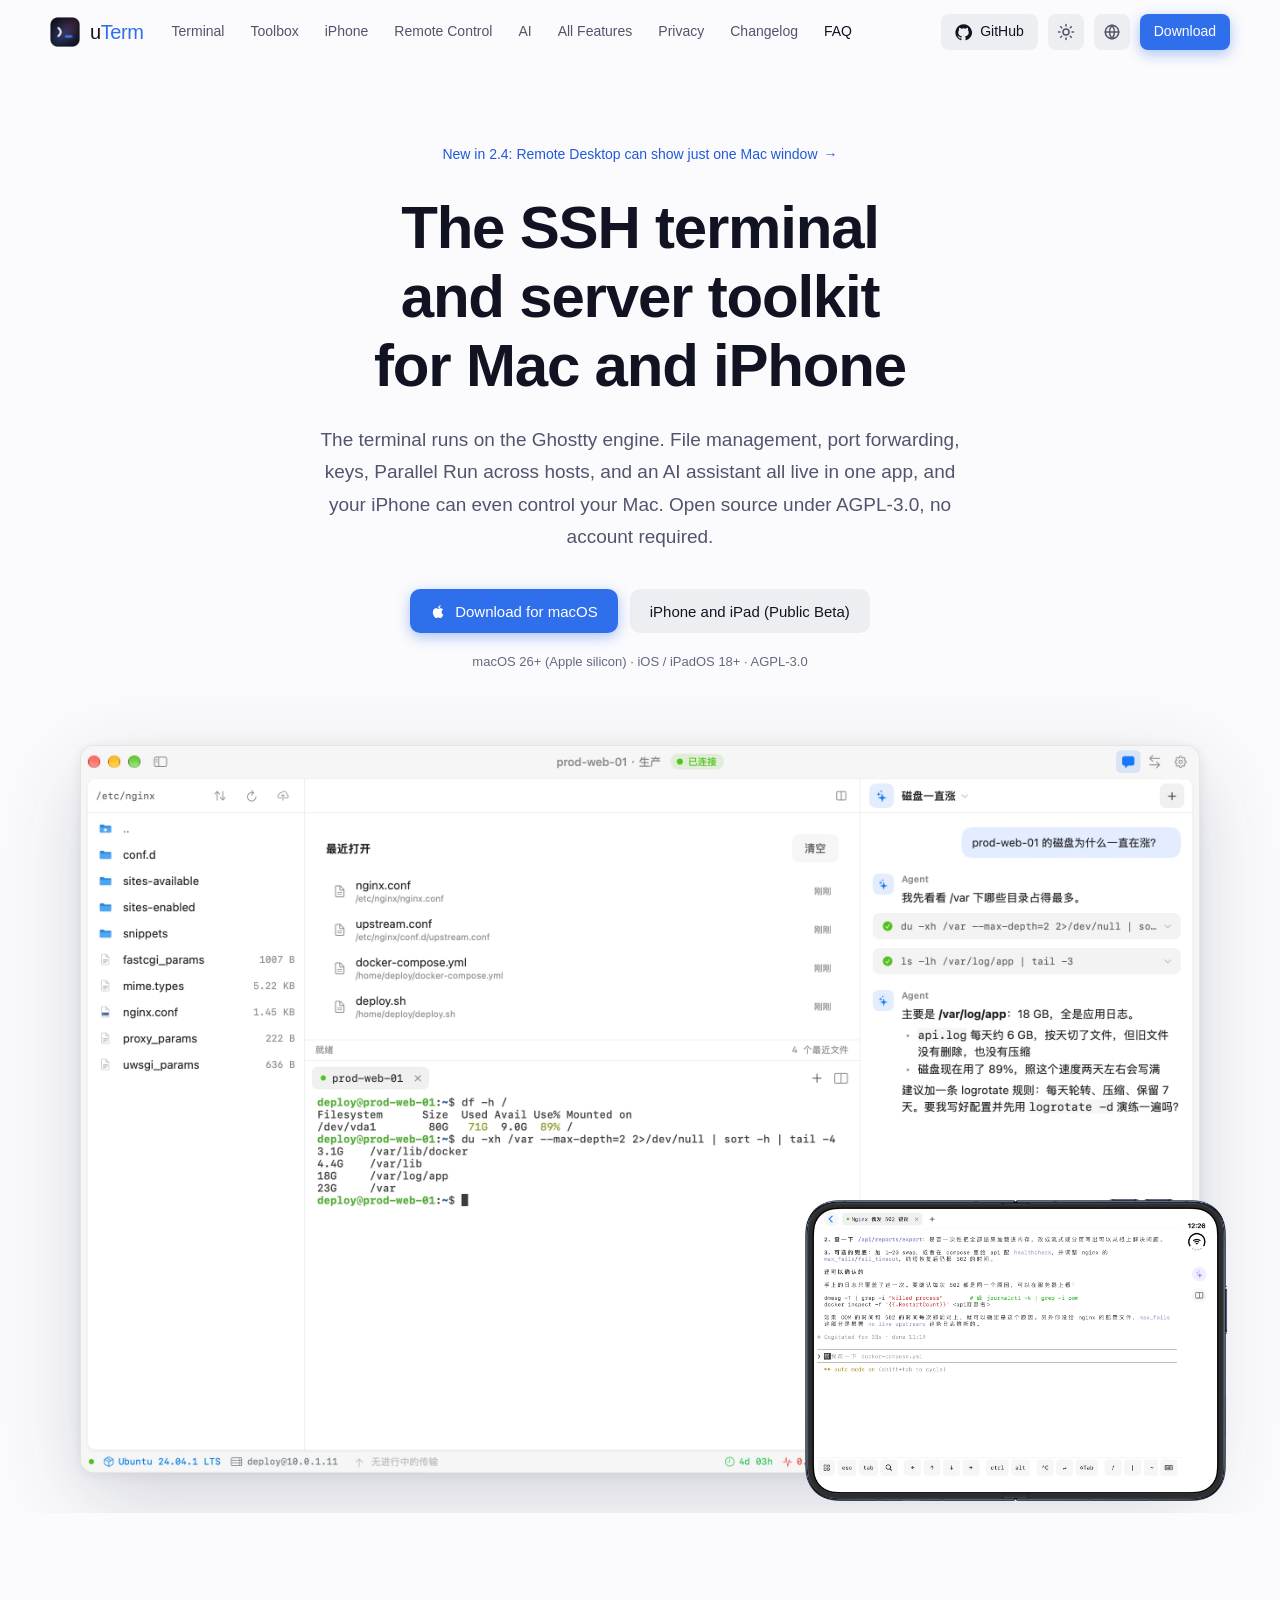
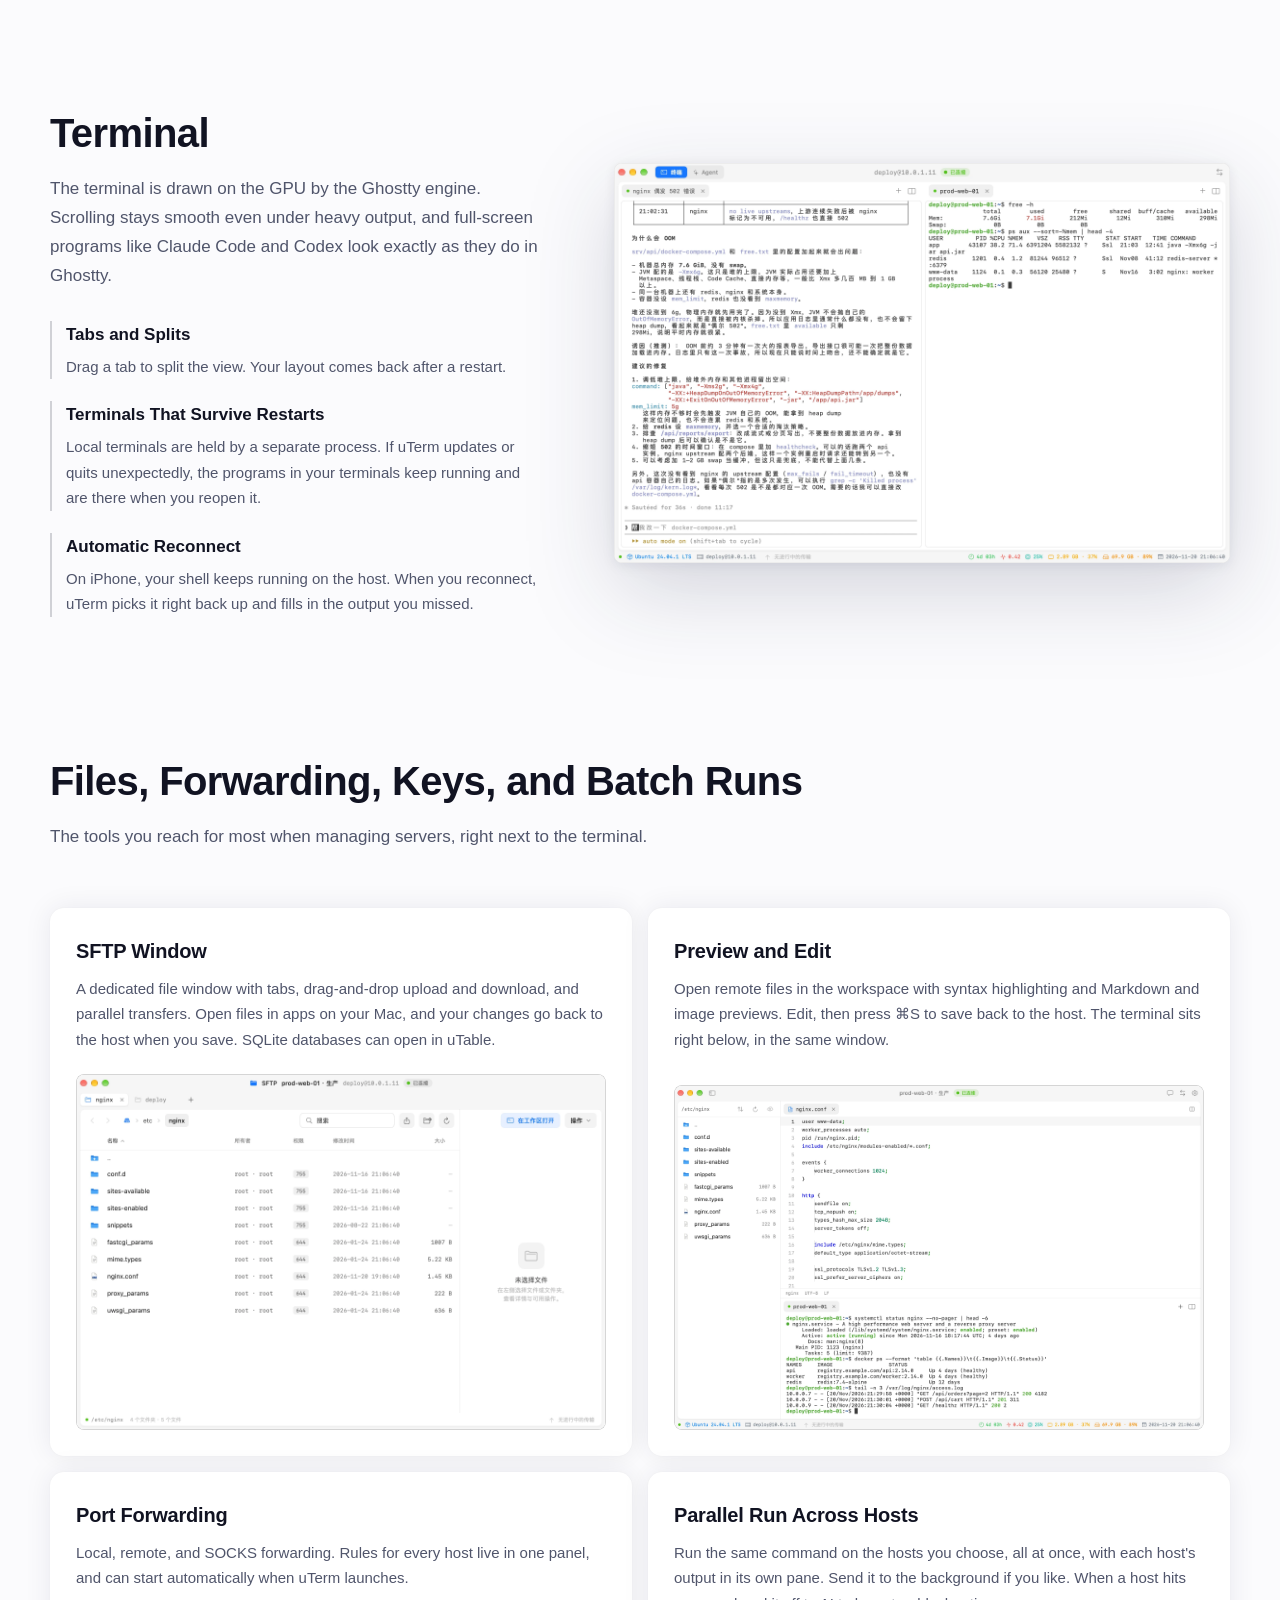
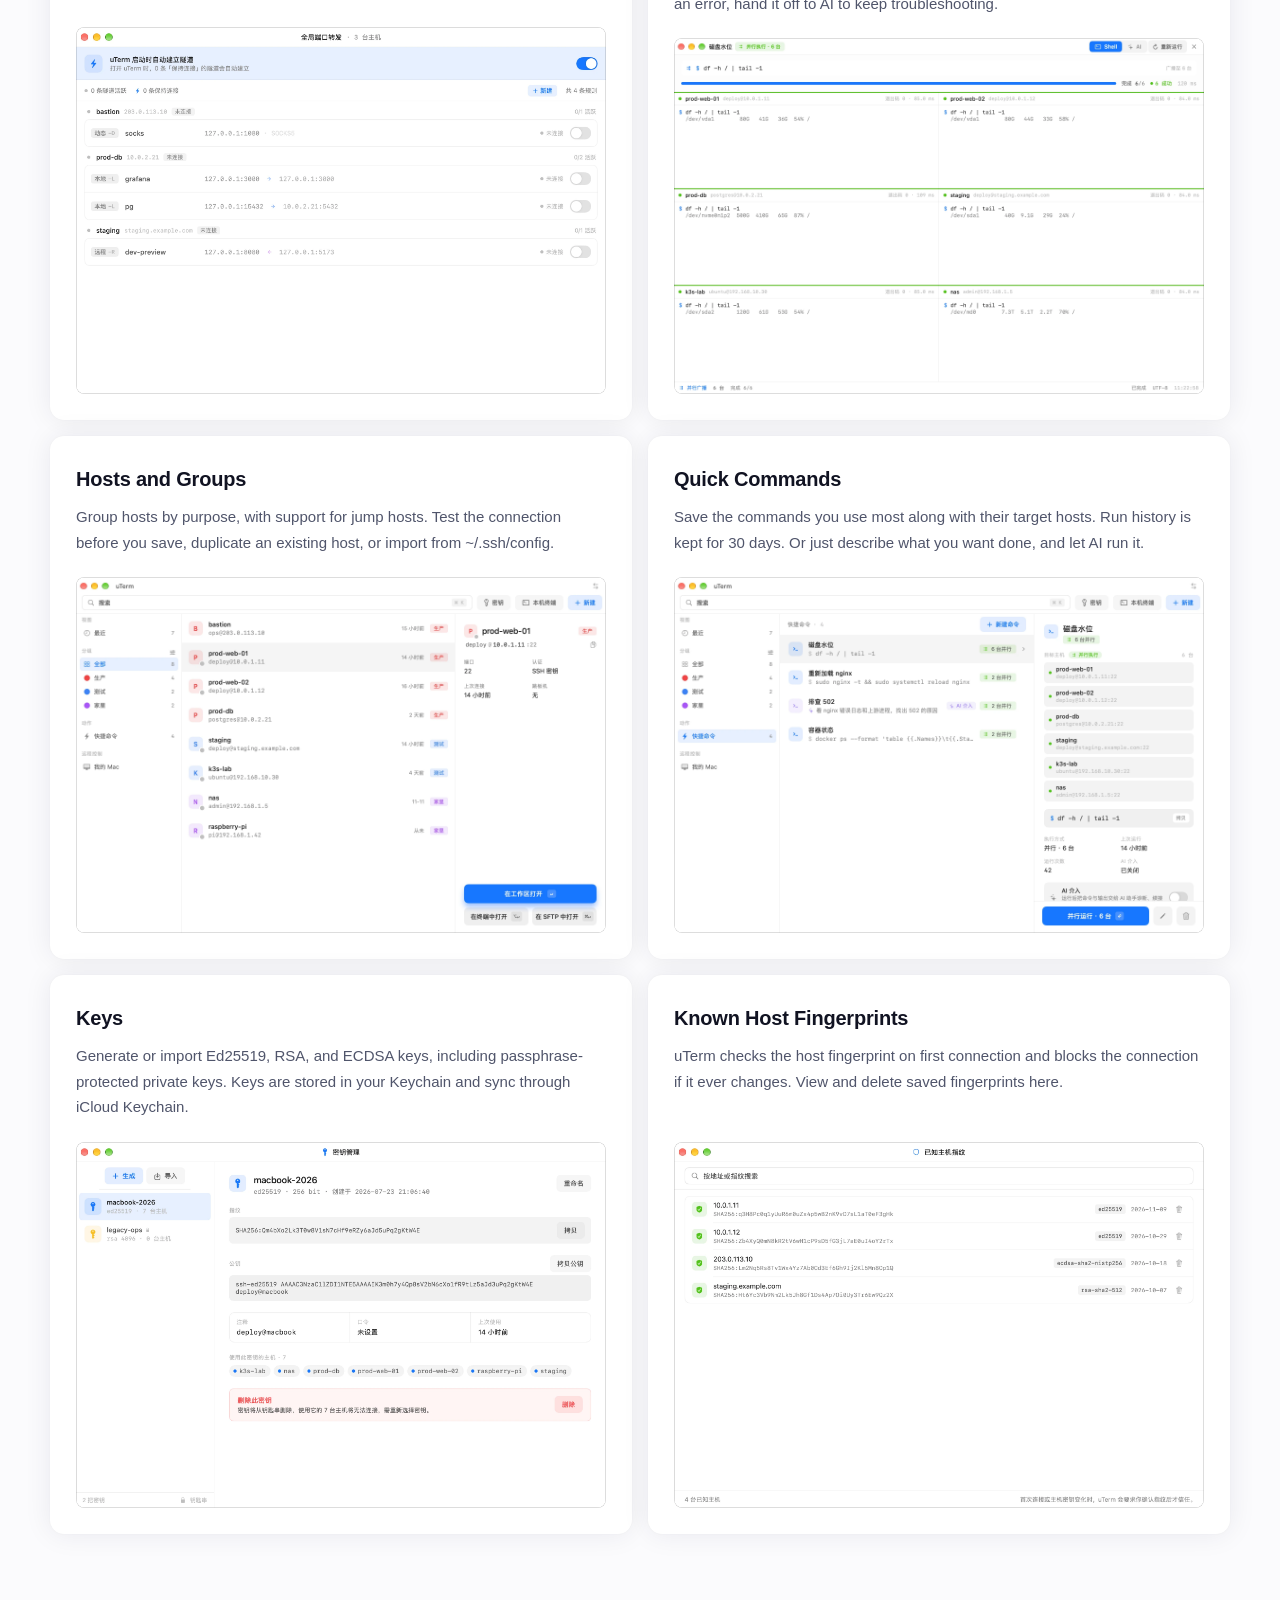
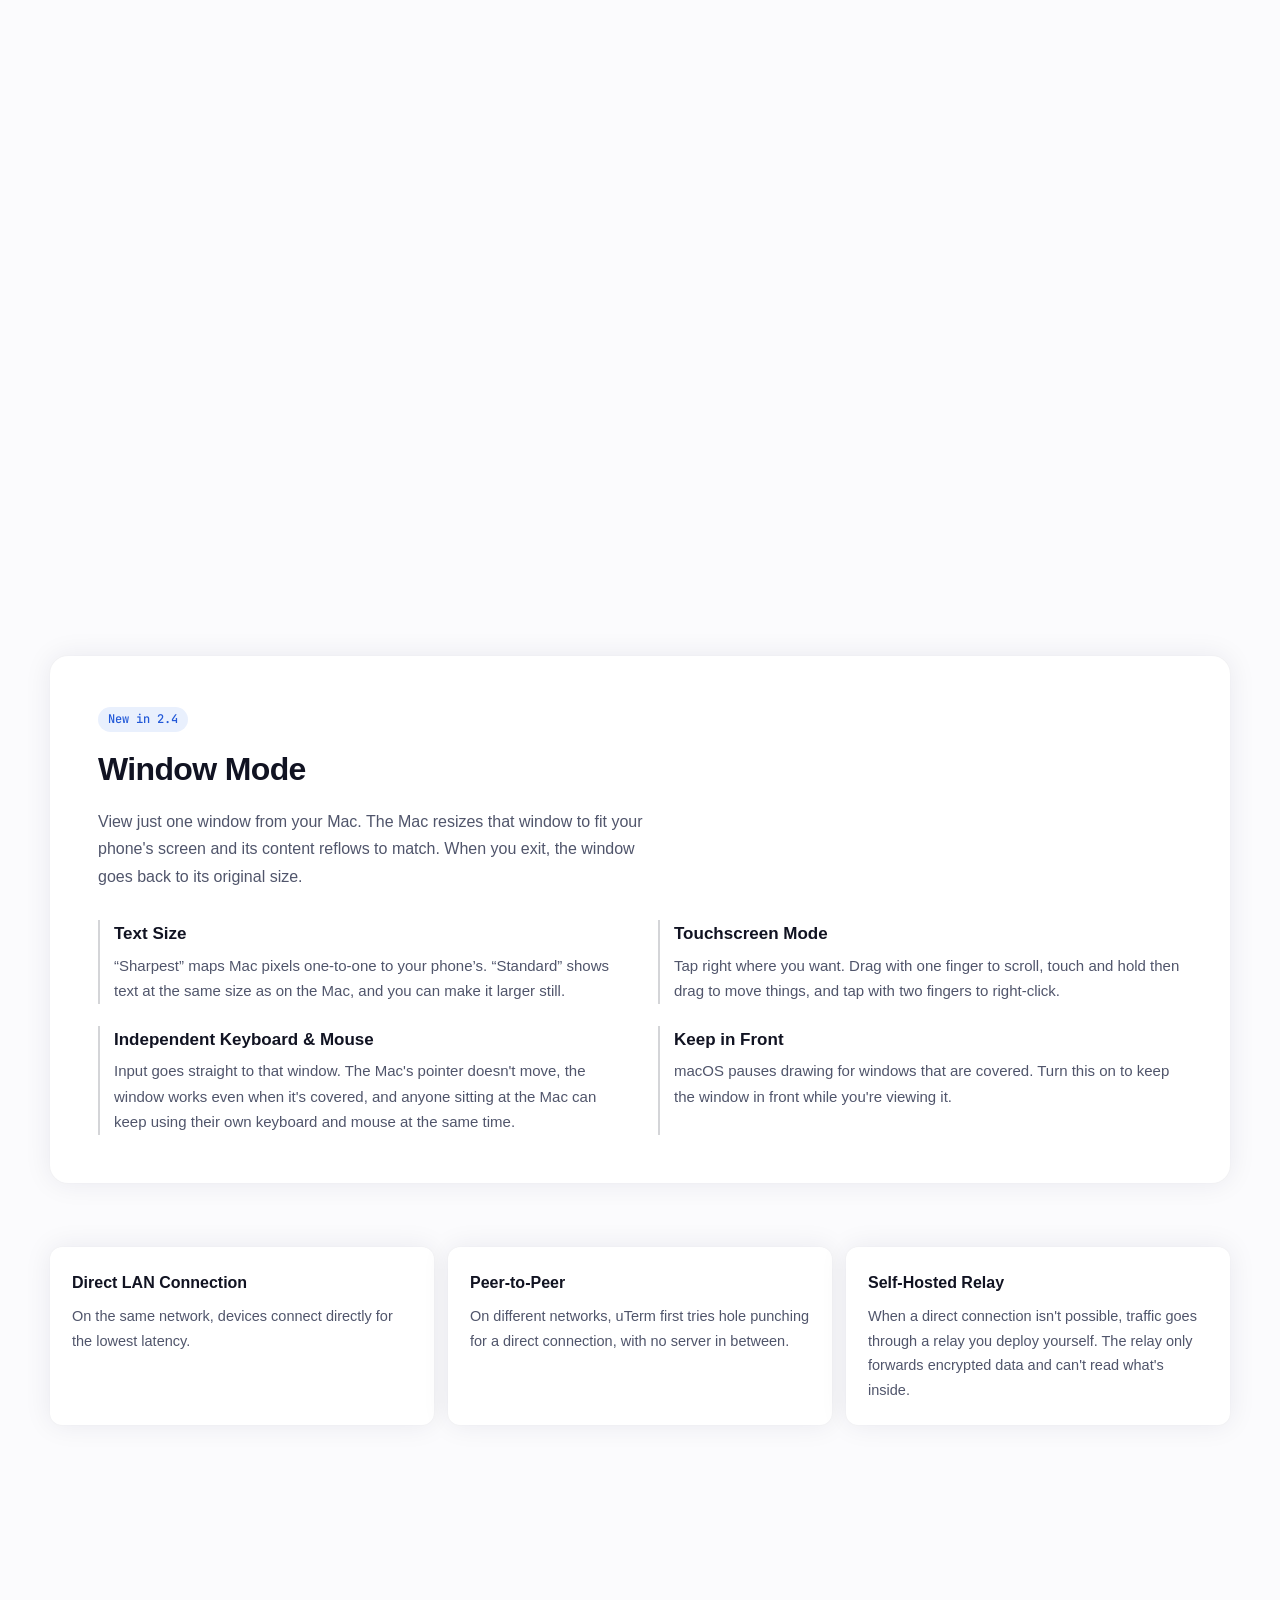
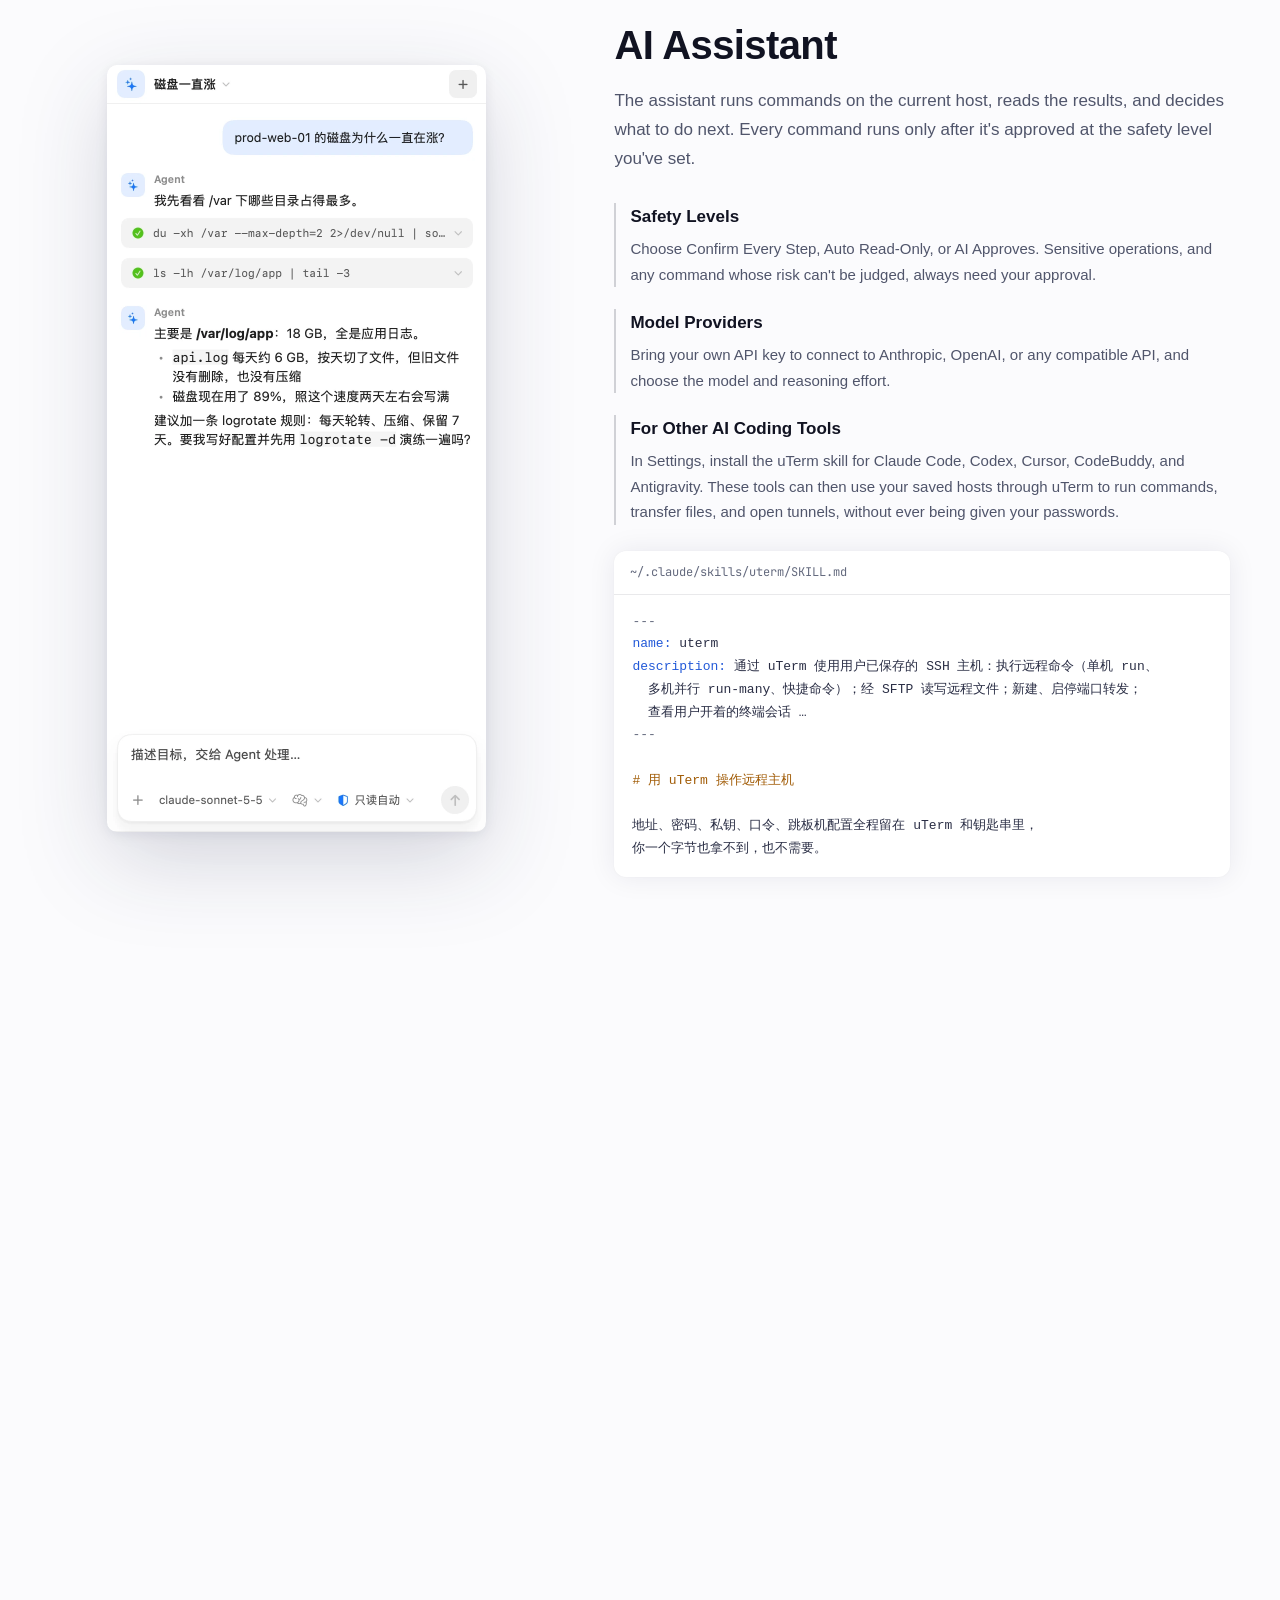
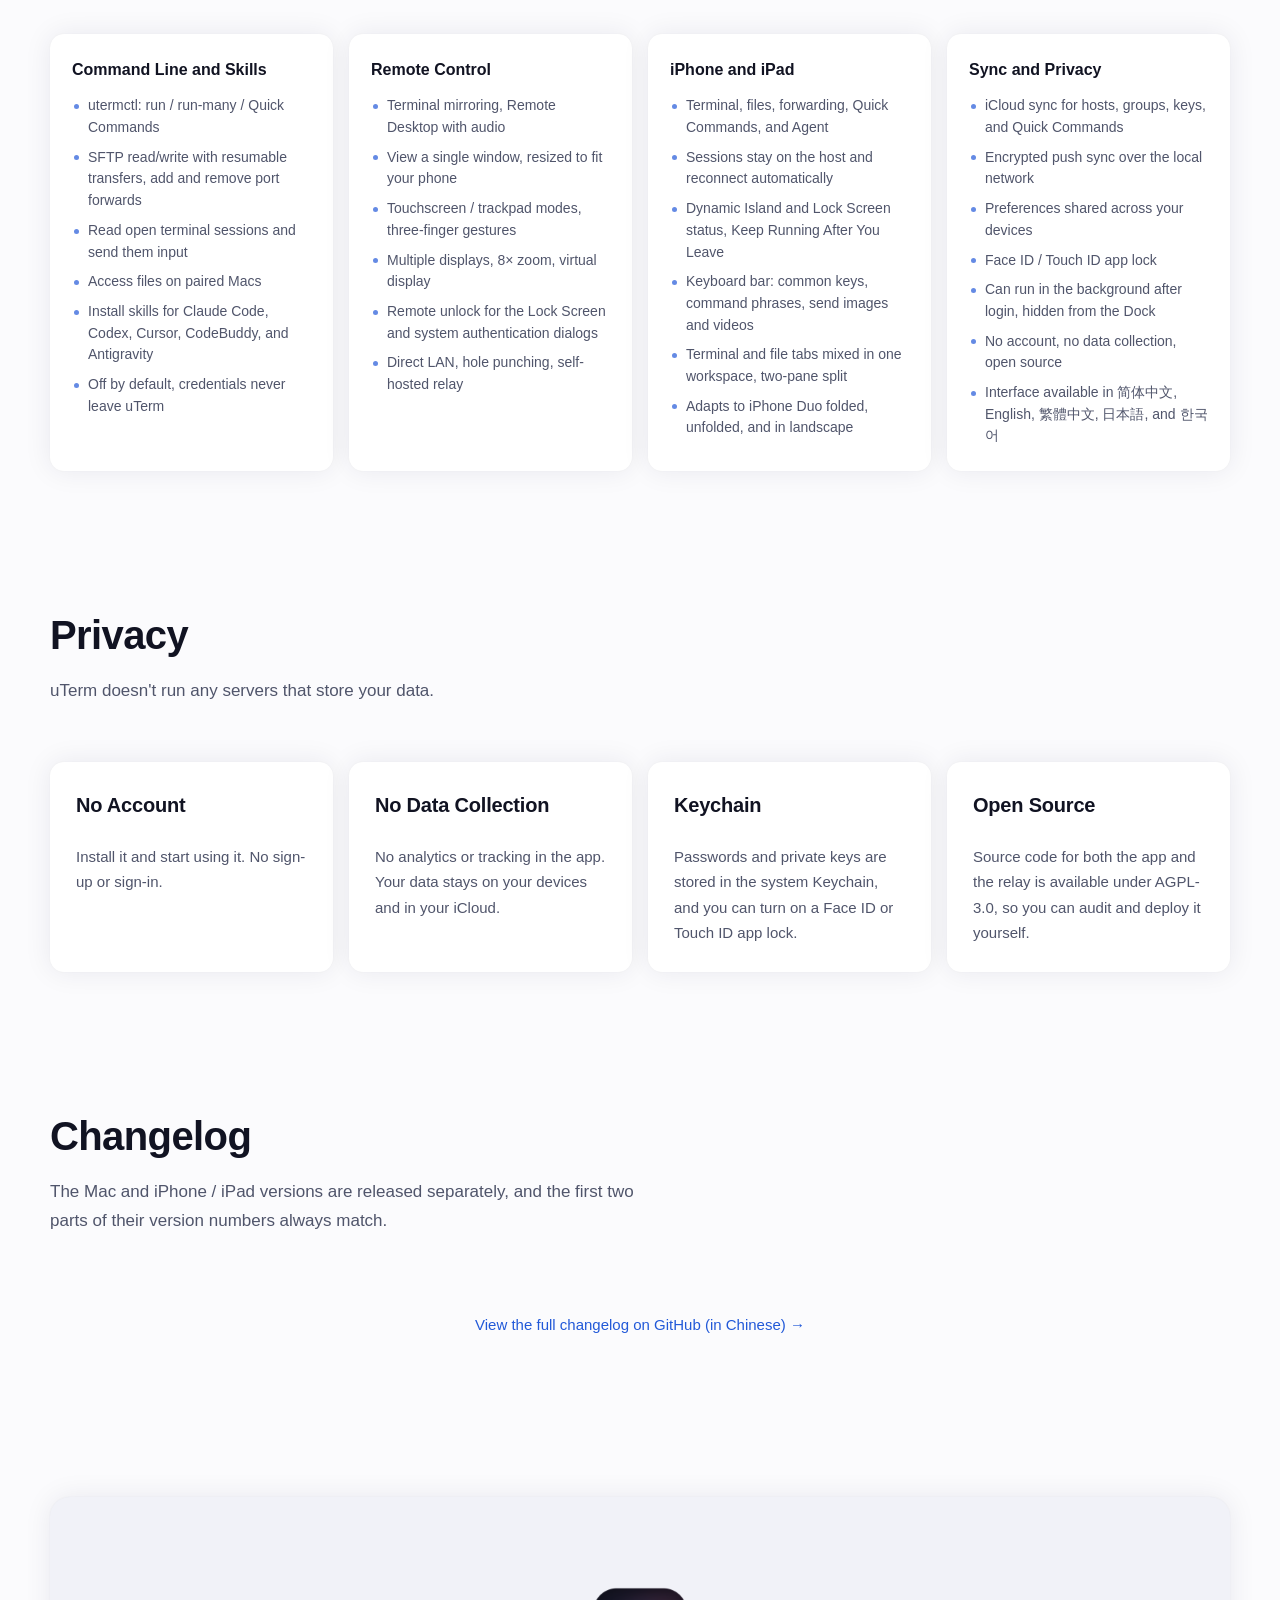
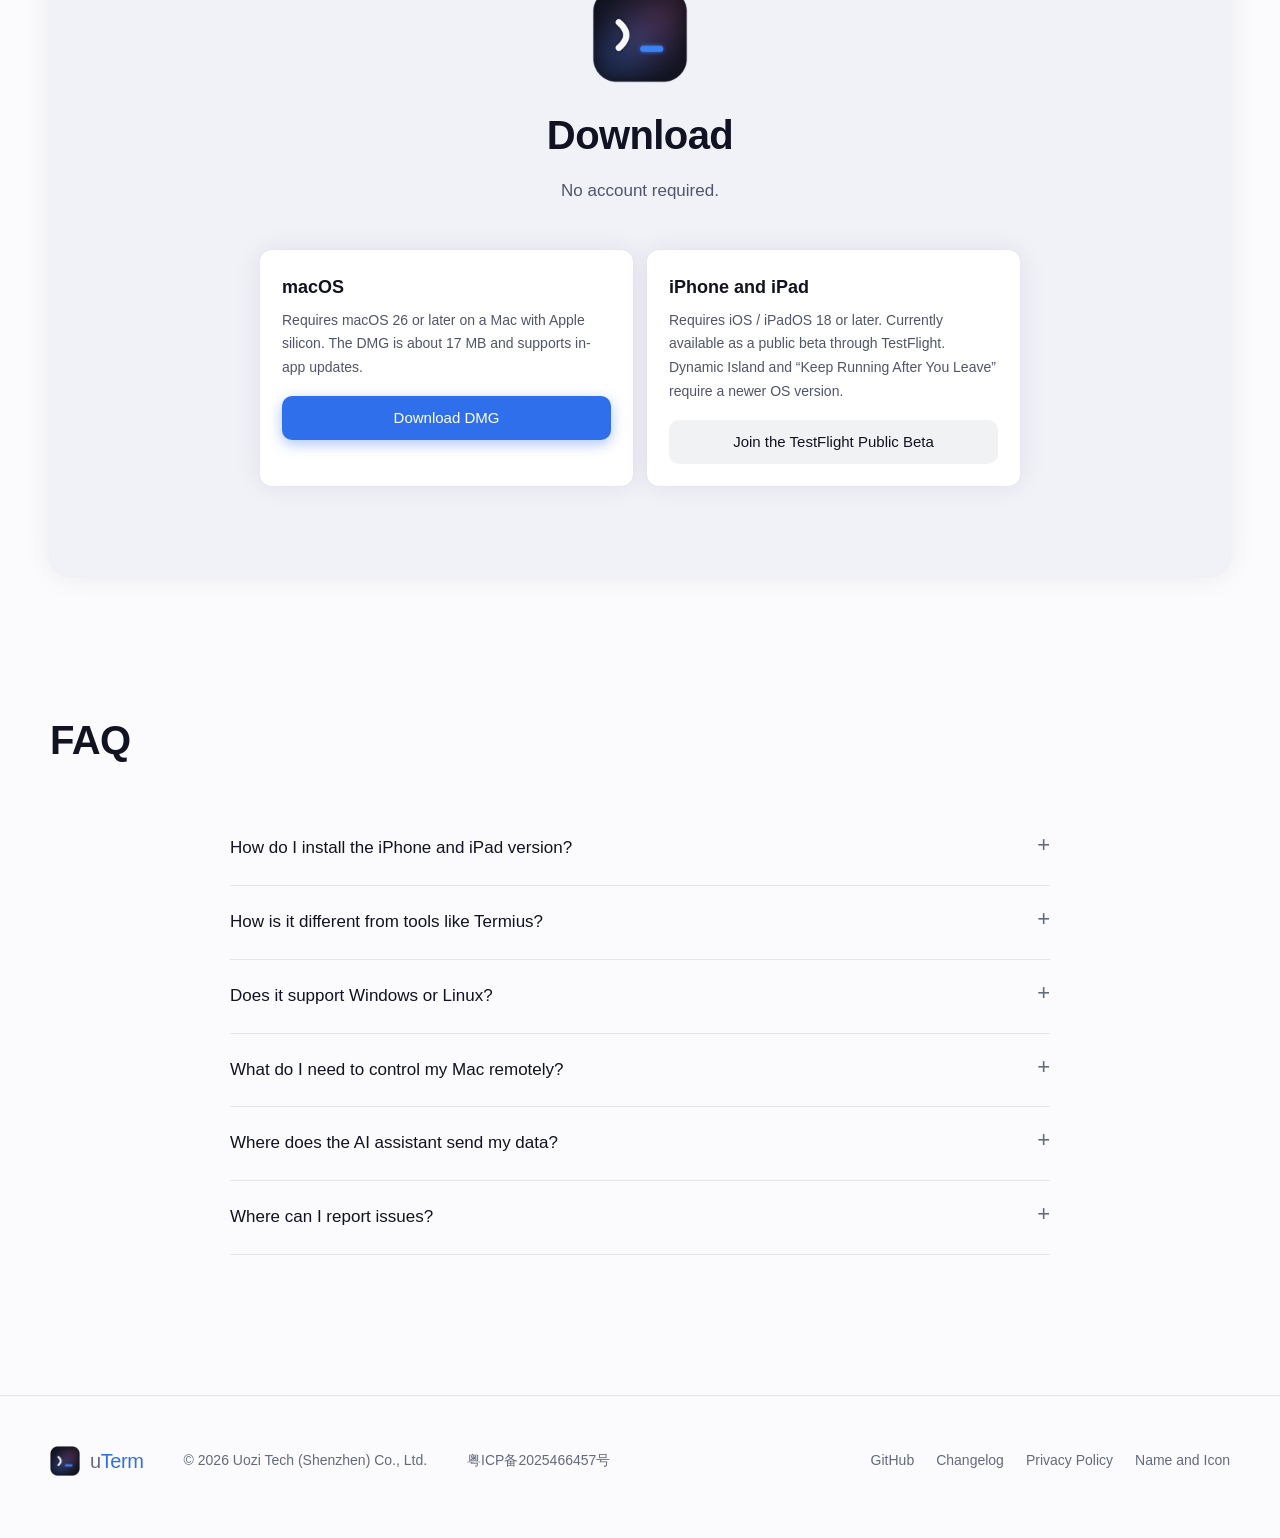
==== commit 2c0e261f: "手机机身换成 Apple 官方的 iPhone Duo 机模" ====
--- a/index.html
+++ b/index.html
@@ -14,6 +14,35 @@
       document.documentElement.dataset.theme = t === "dark" ? "dark" : "light";
     })();
   </script>
+  <link rel="alternate" hreflang="zh-Hans" href="https://uterm.uozi.com/">
+  <link rel="alternate" hreflang="en" href="https://uterm.uozi.com/en/">
+  <link rel="alternate" hreflang="zh-Hant" href="https://uterm.uozi.com/zh-hant/">
+  <link rel="alternate" hreflang="ja" href="https://uterm.uozi.com/ja/">
+  <link rel="alternate" hreflang="ko" href="https://uterm.uozi.com/ko/">
+  <link rel="alternate" hreflang="x-default" href="https://uterm.uozi.com/en/">
+  <script>
+    // 第一次打开中文首页、浏览器又不是简体中文时，跳到对应语言；用户在页脚选过语言就照用户的。
+    (function () {
+      if (document.documentElement.lang !== "zh-CN") return;
+      var saved = null;
+      try { saved = localStorage.getItem("uterm-lang"); } catch (e) {}
+      if (saved === "zh") return;
+      var pick = saved;
+      if (!pick) {
+        var langs = navigator.languages || [navigator.language || ""];
+        for (var i = 0; i < langs.length && !pick; i++) {
+          var l = String(langs[i]).toLowerCase();
+          if (/^zh-(hant|tw|hk|mo)/.test(l)) pick = "zh-hant";
+          else if (/^zh/.test(l)) pick = "zh";
+          else if (/^ja/.test(l)) pick = "ja";
+          else if (/^ko/.test(l)) pick = "ko";
+          else if (/^en/.test(l)) pick = "en";
+        }
+        if (!pick) pick = "en";
+      }
+      if (pick !== "zh") location.replace(pick + "/" + location.hash);
+    })();
+  </script>
   <meta property="og:title" content="uTerm：Mac 与 iPhone 上的 SSH 终端">
   <meta property="og:description" content="SSH 终端、SFTP、端口转发、多主机并行执行、AI 助手，以及用 iPhone 远程控制 Mac。">
   <meta property="og:image" content="assets/icon-1024.png">
@@ -22,7 +51,7 @@
   <link rel="preconnect" href="https://fonts.googleapis.com">
   <link rel="preconnect" href="https://fonts.gstatic.com" crossorigin>
   <link href="https://fonts.googleapis.com/css2?family=JetBrains+Mono:wght@400;500;700&display=swap" rel="stylesheet">
-  <link rel="stylesheet" href="styles.css?v=26">
+  <link rel="stylesheet" href="styles.css?v=27">
 </head>
 <body>
 
@@ -52,6 +81,16 @@
         <svg class="sun" viewBox="0 0 24 24" fill="none" stroke="currentColor" stroke-width="2" stroke-linecap="round" aria-hidden="true"><circle cx="12" cy="12" r="4"/><path d="M12 2v2M12 20v2M4.9 4.9l1.4 1.4M17.7 17.7l1.4 1.4M2 12h2M20 12h2M4.9 19.1l1.4-1.4M17.7 6.3l1.4-1.4"/></svg>
         <svg class="moon" viewBox="0 0 24 24" fill="none" stroke="currentColor" stroke-width="2" stroke-linecap="round" stroke-linejoin="round" aria-hidden="true"><path d="M20 14.5A8 8 0 0 1 9.5 4a8 8 0 1 0 10.5 10.5Z"/></svg>
       </button>
+      <label class="lang-switch" data-i18n="skip">
+        <svg viewBox="0 0 24 24" fill="none" stroke="currentColor" stroke-width="2" stroke-linecap="round" aria-hidden="true"><circle cx="12" cy="12" r="9"/><path d="M3 12h18M12 3a14 14 0 0 1 0 18M12 3a14 14 0 0 0 0 18"/></svg>
+        <select id="langSelect" aria-label="Language">
+          <option value="zh">简体中文</option>
+          <option value="zh-hant">繁體中文</option>
+          <option value="en">English</option>
+          <option value="ja">日本語</option>
+          <option value="ko">한국어</option>
+        </select>
+      </label>
       <a class="btn btn-primary btn-sm" href="#download">下载</a>
     </div>
   </div>
@@ -77,9 +116,9 @@
       </div>
 
       <div class="stage reveal">
-        <img class="shot" src="assets/shots/workspace-agent-light.webp?v=12" data-shot="workspace-agent" width="1600" height="1000"
+        <img class="shot" src="assets/shots/workspace-agent-light.webp?v=13" data-shot="workspace-agent" width="1600" height="1000"
              alt="uTerm 工作区窗口：左侧远程文件、中间终端、右侧 AI 助手">
-        <div class="phone"><img src="assets/shots/ios-terminal-light.webp?v=12" data-shot="ios-terminal" width="1206" height="2622"
+        <div class="phone"><img src="assets/shots/ios-terminal-light.webp?v=13" data-shot="ios-terminal" width="3093" height="2247"
              alt="iPhone Duo 上的 uTerm 终端与快捷键条"></div>
       </div>
     </div>
@@ -105,7 +144,7 @@
           </ul>
         </div>
         <div class="reveal">
-          <img class="shot" src="assets/shots/workspace-split-light.webp?v=12" data-shot="workspace-split" width="1600" height="1000"
+          <img class="shot" src="assets/shots/workspace-split-light.webp?v=13" data-shot="workspace-split" width="1600" height="1000"
                alt="终端左右分屏：一边是 Claude Code，一边在看内存">
         </div>
       </div>
@@ -123,35 +162,35 @@
       <div class="bento">
         <article class="card c-3 reveal">
           <div><h3>SFTP 窗口</h3><p>独立的文件窗口，支持多标签、拖放上传下载和多路并行传输。文件可用本机应用打开，保存后自动回传主机；SQLite 数据库可交给 uTable 打开。</p></div>
-          <div class="crop"><img src="assets/shots/sftp-window-light.webp?v=12" data-shot="sftp-window" alt="SFTP 窗口：两个标签，浏览 /etc/nginx"></div>
+          <div class="crop"><img src="assets/shots/sftp-window-light.webp?v=13" data-shot="sftp-window" alt="SFTP 窗口：两个标签，浏览 /etc/nginx"></div>
         </article>
         <article class="card c-3 reveal">
           <div><h3>预览与编辑</h3><p>在工作区中打开远程文件，支持语法高亮、Markdown 和图片预览，编辑后按 ⌘S 保存回主机。终端位于同一窗口下方。</p></div>
-          <div class="crop"><img src="assets/shots/workspace-preview-light.webp?v=12" data-shot="workspace-preview" alt="工作区里打开 nginx.conf，下方是终端"></div>
+          <div class="crop"><img src="assets/shots/workspace-preview-light.webp?v=13" data-shot="workspace-preview" alt="工作区里打开 nginx.conf，下方是终端"></div>
         </article>
         <article class="card c-3 reveal">
           <div><h3>端口转发</h3><p>支持本地、远程和 SOCKS 转发。所有主机的规则集中在一个面板里，可设为随 uTerm 启动自动建立。</p></div>
-          <div class="crop"><img src="assets/shots/forward-global-light.webp?v=12" data-shot="forward-global" alt="全局端口转发窗口"></div>
+          <div class="crop"><img src="assets/shots/forward-global-light.webp?v=13" data-shot="forward-global" alt="全局端口转发窗口"></div>
         </article>
         <article class="card c-3 reveal">
           <div><h3>多主机并行执行</h3><p>在选定的主机上同时执行同一条命令，每台的输出分格显示，可转到后台运行。某台出错时，可交给 AI 继续排查。</p></div>
-          <div class="crop"><img src="assets/shots/parallel-shell-light.webp?v=12" data-shot="parallel-shell" alt="并行执行窗口：六台主机的磁盘水位"></div>
+          <div class="crop"><img src="assets/shots/parallel-shell-light.webp?v=13" data-shot="parallel-shell" alt="并行执行窗口：六台主机的磁盘水位"></div>
         </article>
         <article class="card c-3 reveal">
           <div><h3>主机与分组</h3><p>按用途分组，支持跳板机。新建时可先测试连接，也可复制已有主机，或从 ~/.ssh/config 导入。</p></div>
-          <div class="crop"><img src="assets/shots/welcome-hosts-light.webp?v=12" data-shot="welcome-hosts" alt="欢迎窗口的主机列表"></div>
+          <div class="crop"><img src="assets/shots/welcome-hosts-light.webp?v=13" data-shot="welcome-hosts" alt="欢迎窗口的主机列表"></div>
         </article>
         <article class="card c-3 reveal">
           <div><h3>快捷命令</h3><p>保存常用命令并指定目标主机，执行记录保留 30 天。也可以只描述目标，由 AI 执行。</p></div>
-          <div class="crop"><img src="assets/shots/welcome-commands-light.webp?v=12" data-shot="welcome-commands" alt="欢迎窗口的快捷命令库"></div>
+          <div class="crop"><img src="assets/shots/welcome-commands-light.webp?v=13" data-shot="welcome-commands" alt="欢迎窗口的快捷命令库"></div>
         </article>
         <article class="card c-3 reveal">
           <div><h3>密钥</h3><p>生成或导入 Ed25519、RSA、ECDSA 密钥，支持带口令的私钥。密钥存放在钥匙串中，经 iCloud 钥匙串同步。</p></div>
-          <div class="crop"><img src="assets/shots/keys-light.webp?v=12" data-shot="keys" alt="密钥管理窗口"></div>
+          <div class="crop"><img src="assets/shots/keys-light.webp?v=13" data-shot="keys" alt="密钥管理窗口"></div>
         </article>
         <article class="card c-3 reveal">
           <div><h3>已知主机指纹</h3><p>首次连接时核对主机指纹，指纹变化时阻止连接。已保存的指纹可在此查看和删除。</p></div>
-          <div class="crop"><img src="assets/shots/known-hosts-light.webp?v=12" data-shot="known-hosts" alt="已知主机指纹列表"></div>
+          <div class="crop"><img src="assets/shots/known-hosts-light.webp?v=13" data-shot="known-hosts" alt="已知主机指纹列表"></div>
         </article>
       </div>
     </div>
@@ -180,7 +219,7 @@
           </ul>
         </div>
         <div class="reveal">
-          <div class="phone"><img src="assets/shots/ios-terminal-light.webp?v=12" data-shot="ios-terminal" alt="iPhone Duo 横握：终端里在跑 Claude Code"></div>
+          <div class="phone"><img src="assets/shots/ios-terminal-light.webp?v=13" data-shot="ios-terminal" width="3093" height="2247" alt="iPhone Duo 横握：终端里在跑 Claude Code"></div>
         </div>
       </div>
     </div>
@@ -195,8 +234,8 @@
       </div>
 
       <div class="phones reveal">
-        <div class="phone"><img src="assets/shots/ios-remote-desktop-light.webp?v=12" data-shot="ios-remote-desktop" alt="iPhone Duo 横握：用远程桌面查看 Mac 的屏幕"></div>
-        <div class="phone"><img src="assets/shots/ios-hosts-light.webp?v=12" data-shot="ios-hosts" alt="iPhone Duo 横握：主机页上的「我的 Mac」"></div>
+        <div class="phone"><img src="assets/shots/ios-remote-desktop-light.webp?v=13" data-shot="ios-remote-desktop" width="3093" height="2247" alt="iPhone Duo 横握：用远程桌面查看 Mac 的屏幕"></div>
+        <div class="phone"><img src="assets/shots/ios-hosts-light.webp?v=13" data-shot="ios-hosts" width="3093" height="2247" alt="iPhone Duo 横握：主机页上的「我的 Mac」"></div>
       </div>
 
       <div class="feature-list reveal">
@@ -258,7 +297,7 @@
               <div><h3>供其他 AI 编程工具使用</h3><p>可在设置中为 Claude Code、Codex、Cursor、CodeBuddy 和 Antigravity 安装 uTerm 技能。这些工具通过 uTerm 使用已保存的主机执行命令、传输文件和建立隧道，无需获得密码。</p></div>
             </li>
           </ul>
-          <div class="code">
+          <div class="code" data-i18n="skip">
             <header>~/.claude/skills/uterm/SKILL.md</header>
 <pre><span class="cm">---</span>
 <span class="fl">name:</span> uterm
@@ -274,7 +313,7 @@
           </div>
         </div>
         <div class="reveal">
-          <img class="shot agent" src="assets/shots/agent-panel-light.webp?v=12" data-shot="agent-panel"
+          <img class="shot agent" src="assets/shots/agent-panel-light.webp?v=13" data-shot="agent-panel"
                alt="工作区右侧的 AI 助手：执行了两条命令并给出结论">
 
         </div>
@@ -297,7 +336,7 @@
         <div class="feature-group reveal"><h3>命令行与技能</h3><ul><li>utermctl：run / run-many / 快捷命令</li><li>SFTP 读写与断点续传，端口转发增删</li><li>读取打开的终端会话并向其输入</li><li>访问配对过的 Mac 上的文件</li><li>为 Claude Code、Codex、Cursor、CodeBuddy、Antigravity 安装技能</li><li>默认关闭，凭据不离开 uTerm</li></ul></div>
         <div class="feature-group reveal"><h3>远程控制</h3><ul><li>终端镜像、远程桌面带声音</li><li>只看一个窗口，按手机屏幕调大小</li><li>触摸屏 / 触控板模式，三指手势</li><li>多显示器、放大 8 倍、虚拟屏</li><li>锁屏与系统验证框远程解锁</li><li>局域网直连、打洞、自建中继</li></ul></div>
         <div class="feature-group reveal"><h3>iPhone 与 iPad</h3><ul><li>终端、文件、转发、快捷命令和 Agent</li><li>会话保留在主机上，断线后自动接回</li><li>灵动岛、锁屏状态，离开后继续运行</li><li>键盘条：常用键、命令短语、发送图片和视频</li><li>工作区标签混排、两格分屏</li><li>适配 iPhone Duo 的折叠、展开与横握</li></ul></div>
-        <div class="feature-group reveal"><h3>同步与隐私</h3><ul><li>iCloud 同步主机、分组、密钥、快捷命令</li><li>局域网加密推送同步</li><li>偏好设置在各设备间共享</li><li>面容 ID / 触控 ID 应用锁</li><li>可在登录后于后台运行，不显示在 Dock</li><li>无需账号，不收集数据，代码开源</li></ul></div>
+        <div class="feature-group reveal"><h3>同步与隐私</h3><ul><li>iCloud 同步主机、分组、密钥、快捷命令</li><li>局域网加密推送同步</li><li>偏好设置在各设备间共享</li><li>面容 ID / 触控 ID 应用锁</li><li>可在登录后于后台运行，不显示在 Dock</li><li>无需账号，不收集数据，代码开源</li><li>界面支持简体中文、English、繁體中文、日本語、한국어</li></ul></div>
       </div>
     </div>
   </section>
@@ -410,7 +449,7 @@
   <div class="wrap">
     <a class="brand" href="#top"><img src="assets/icon-256.png" alt=""><span class="wordmark">u<b>Term</b></span></a>
     <span>© 2026 柚子星云科技（深圳）有限公司</span>
-    <a class="beian" href="https://beian.miit.gov.cn/" target="_blank" rel="noopener">粤ICP备2025466457号</a>
+    <a class="beian" data-i18n="skip" href="https://beian.miit.gov.cn/" target="_blank" rel="noopener">粤ICP备2025466457号</a>
     <nav aria-label="页脚">
       <a href="https://github.com/uozi-tech/uTerm" target="_blank" rel="noopener">GitHub</a>
       <a href="https://github.com/uozi-tech/uTerm/blob/main/CHANGELOG.md" target="_blank" rel="noopener">更新日志</a>
@@ -420,6 +459,6 @@
   </div>
 </footer>
 
-<script src="main.js?v=26"></script>
+<script src="main.js?v=27"></script>
 </body>
 </html>
--- a/styles.css
+++ b/styles.css
@@ -107,7 +107,7 @@
   overflow-x: hidden;
 }
 /* 切主题时颜色过渡，不闪 */
-body, .nav, .card, .path, .feature-list div, .platform, .download, .fact, .btn-ghost, .eyebrow, .theme-toggle {
+body, .nav, .card, .path, .feature-list div, .platform, .download, .fact, .btn-ghost, .eyebrow, .theme-toggle, .lang-switch {
   transition: background-color .35s ease, color .35s ease, box-shadow .35s ease;
 }
 a { color: inherit; text-decoration: none; }
@@ -150,6 +150,19 @@
 .theme-toggle .moon { opacity: 0; transform: rotate(-90deg) scale(.6); }
 :root[data-theme="dark"] .theme-toggle .sun { opacity: 0; transform: rotate(90deg) scale(.6); }
 :root[data-theme="dark"] .theme-toggle .moon { opacity: 1; transform: none; }
+
+/* 语言：和主题按钮同一个样子，只露地球图标，系统的下拉框整块盖在上面（透明），点哪都能选。 */
+.lang-switch {
+  position: relative; width: 36px; height: 36px; border-radius: 8px;
+  display: grid; place-items: center; color: var(--muted); background: var(--surface-2);
+}
+.lang-switch:hover, .lang-switch:focus-within { color: var(--text); }
+.lang-switch svg { width: 18px; height: 18px; }
+.lang-switch select {
+  position: absolute; inset: 0; width: 100%; height: 100%; opacity: 0; cursor: pointer;
+  font: inherit; border: 0;
+}
+.lang-switch:focus-within { outline: 2px solid var(--blue); outline-offset: 2px; }
 
 .btn {
   display: inline-flex; align-items: center; justify-content: center; gap: 8px;
@@ -392,19 +405,19 @@
 /* ---------- 真实截图（来自 make gallery / iOS 画廊） ---------- */
 .shot { width: 100%; height: auto; display: block; filter: var(--shot-shadow); }
 .stage .shot { position: relative; }
-/* 机身：iPhone Duo 展开、横握（951×669 pt）。截图是在 Duo 模拟器里整屏截的，自带屏幕圆角遮罩（圆角外透明，
-   曲线是连续圆角，CSS 的 border-radius 画不出来）。边框沿遮罩往外描：四个方向各叠一层不模糊的投影，
-   形状和屏幕曲线完全一致；最后一层是柔和的阴影。 */
-.phone { position: relative; --bezel: #1a1a20; }
-:root[data-theme="dark"] .phone { --bezel: #34343e; }
-.phone img {
-  width: 100%; height: auto; display: block;
-  filter: drop-shadow(5px 0 0 var(--bezel)) drop-shadow(-5px 0 0 var(--bezel))
-          drop-shadow(0 5px 0 var(--bezel)) drop-shadow(0 -5px 0 var(--bezel))
-          drop-shadow(0 18px 36px rgba(10, 14, 40, .22));
-}
-.stage .phone { position: absolute; right: -3%; bottom: -9%; width: 36%; will-change: transform; }
-@media (max-width: 720px) { .stage .phone { width: 44%; right: -1%; } }
+/* 机身：Apple 官方的 iPhone Duo 机模（展开、横握），已经合成在截图里（scripts/frame-duo.swift；整张 3093×2247，
+   其中屏幕 2853×2007，机身四周还留着约 1.7% 的透明边）。这里不再画边框。
+   按 Apple 的营销准则原样摆：不加阴影和高光、不裁、不倾斜、不遮挡，机身不单独做动画，显示高度不小于 200px。 */
+.phone { position: relative; }
+.phone img { width: 100%; height: auto; display: block; }
+/* .hero 是 overflow: hidden，探过头机身会被裁：往右探出窗口 3%，但离视口右缘至少留 16px；往下探出 5%
+   （窗口最高约 700px，即 35px，小于 .hero 底部的 40px 留白）。宽度下限保证高度过 200px。 */
+.stage .phone { position: absolute; right: max(-3%, calc((100% - 100vw) / 2 + 16px)); bottom: -5%; width: max(39%, 290px); }
+/* 窄屏：叠在窗口角上的话机身只有一百多像素高，看不清也不合准则。改成排在窗口下面、压住窗口底边一点，
+   宽度保证机身高度过 200px（宽高比 3093:2247，280px 宽 ≈ 203px 高）。 */
+@media (max-width: 720px) {
+  .stage .phone { position: relative; right: auto; bottom: auto; width: max(86%, 280px); margin: -7% 0 0 auto; }
+}
 .phones { display: flex; justify-content: center; align-items: flex-end; gap: clamp(16px, 4vw, 56px); margin-top: 64px; }
 .phones { flex-wrap: wrap; }
 .phones .phone { width: min(520px, 100%); }
@@ -432,5 +445,4 @@
   html { scroll-behavior: auto; }
   *, *::before, *::after { animation: none !important; }
   .reveal, .phones.reveal .phone { opacity: 1; transform: none; translate: none; transition: none; }
-  .stage .phone { transform: none !important; }
-}
+}
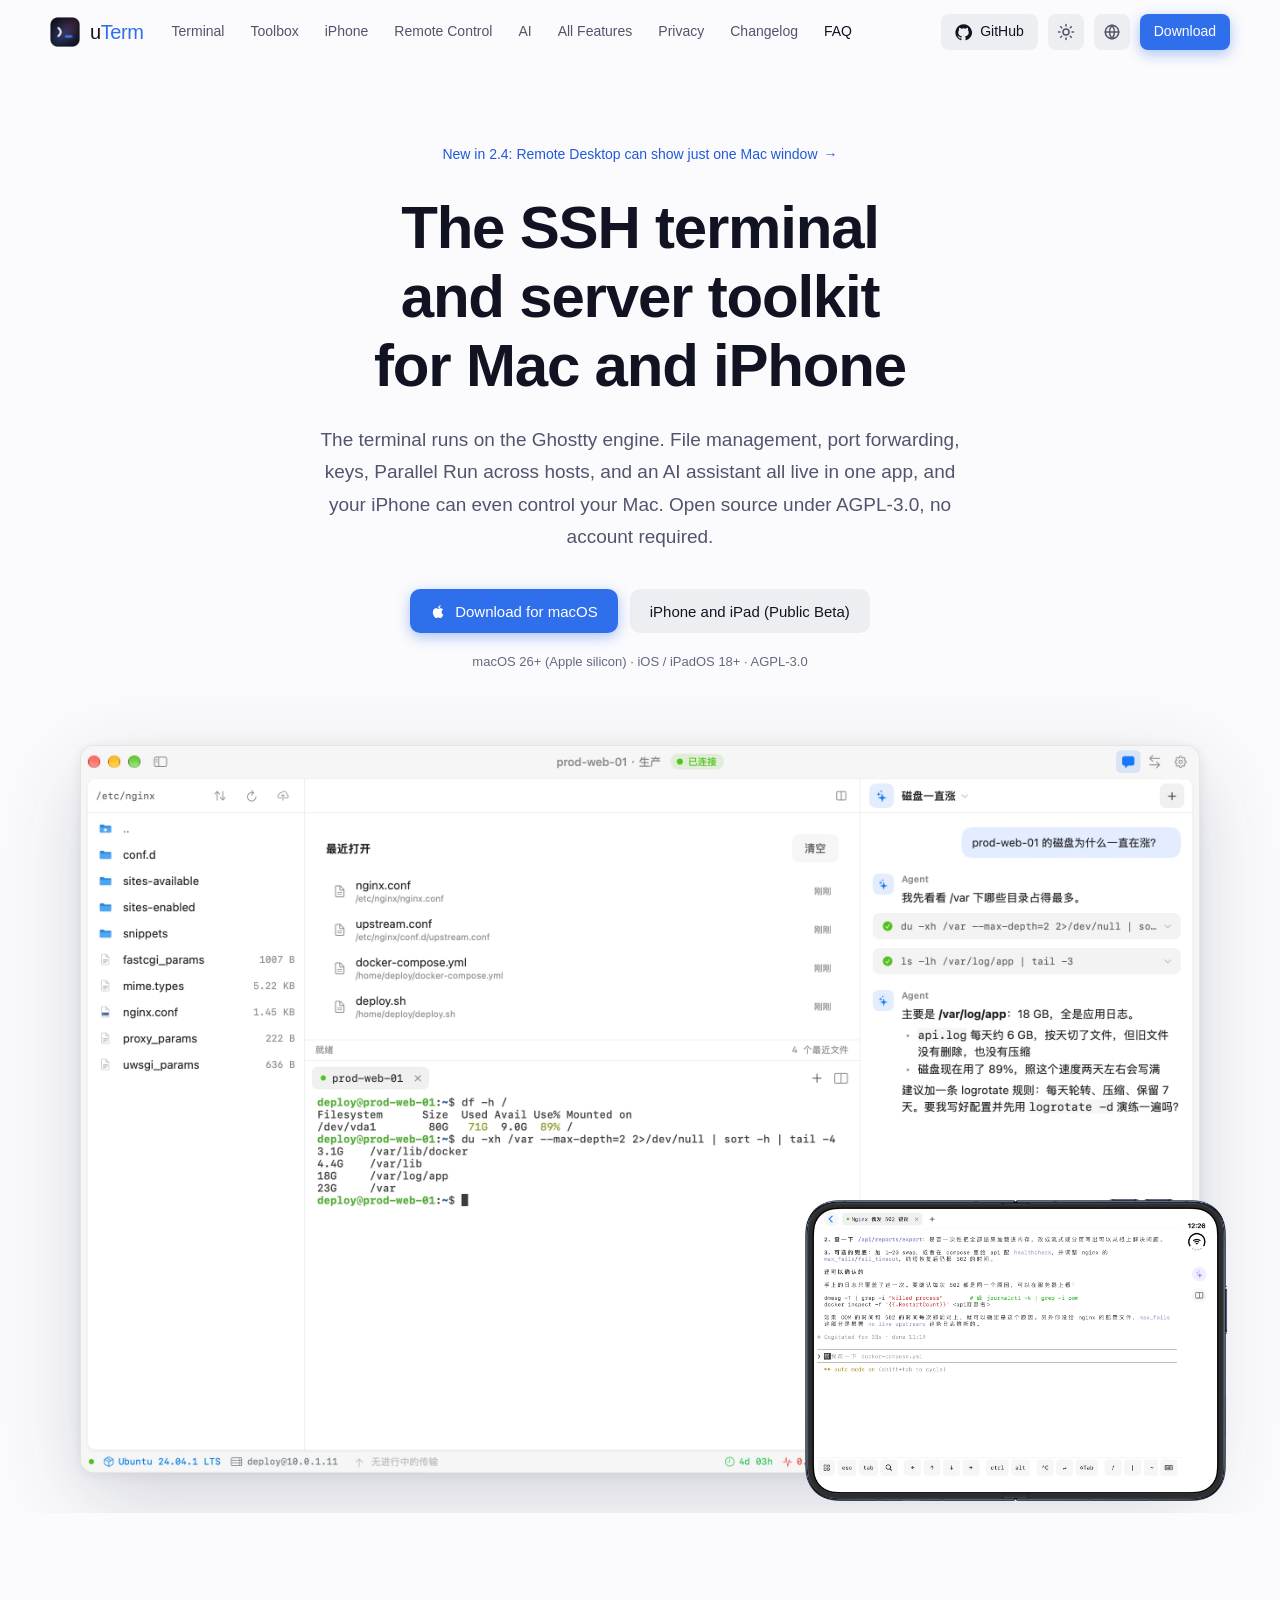
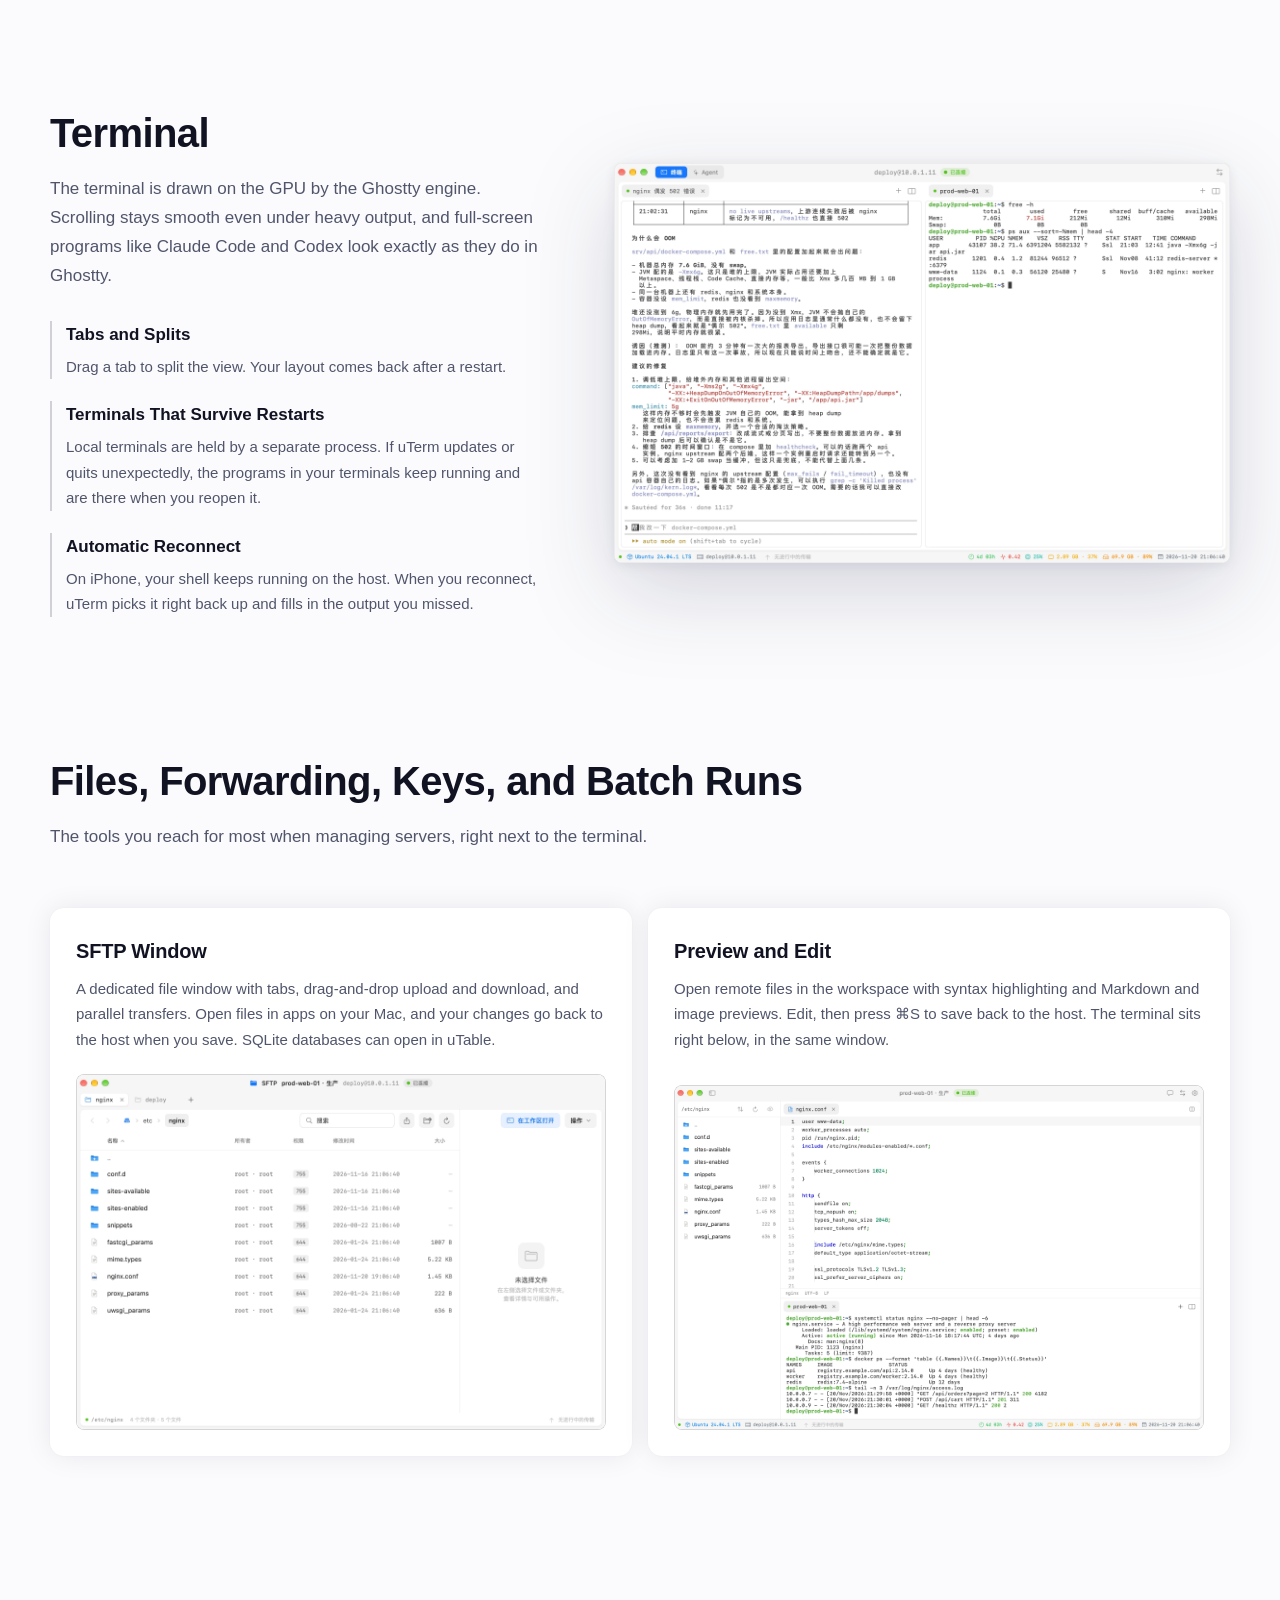
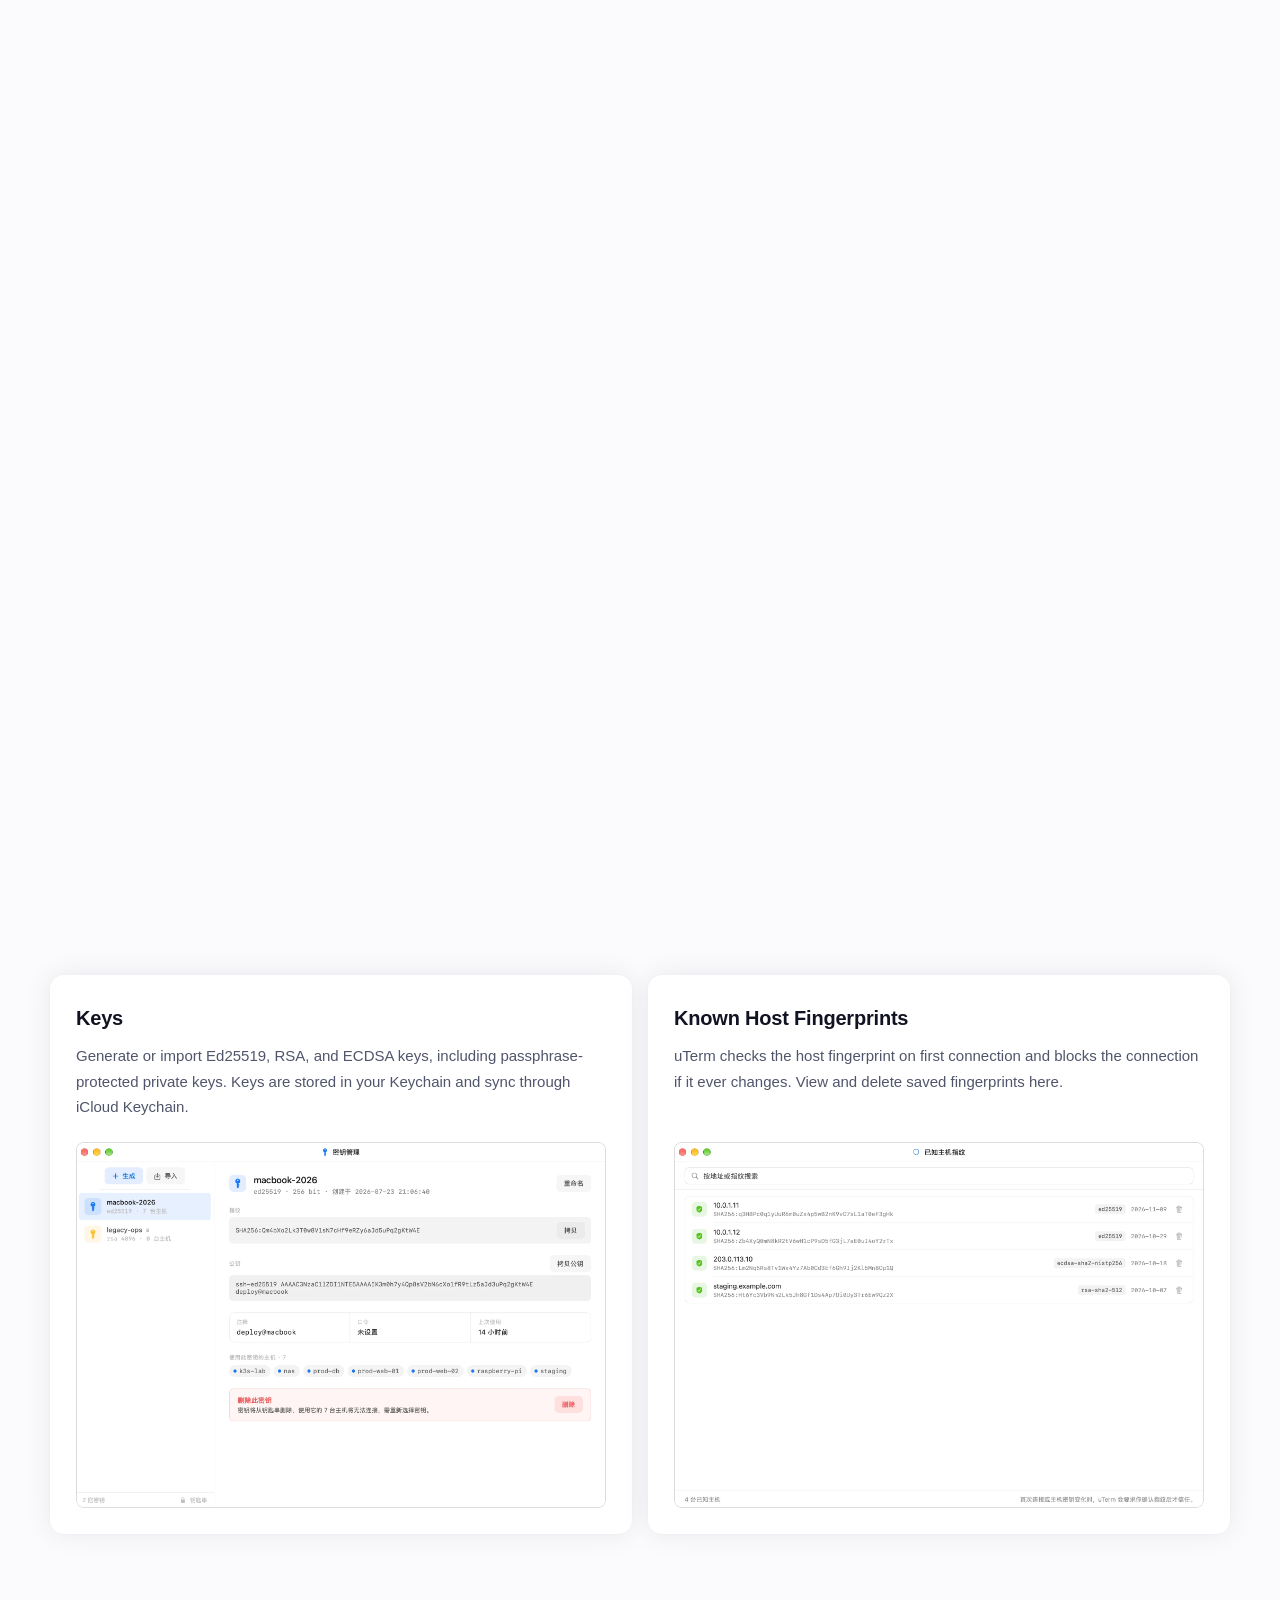
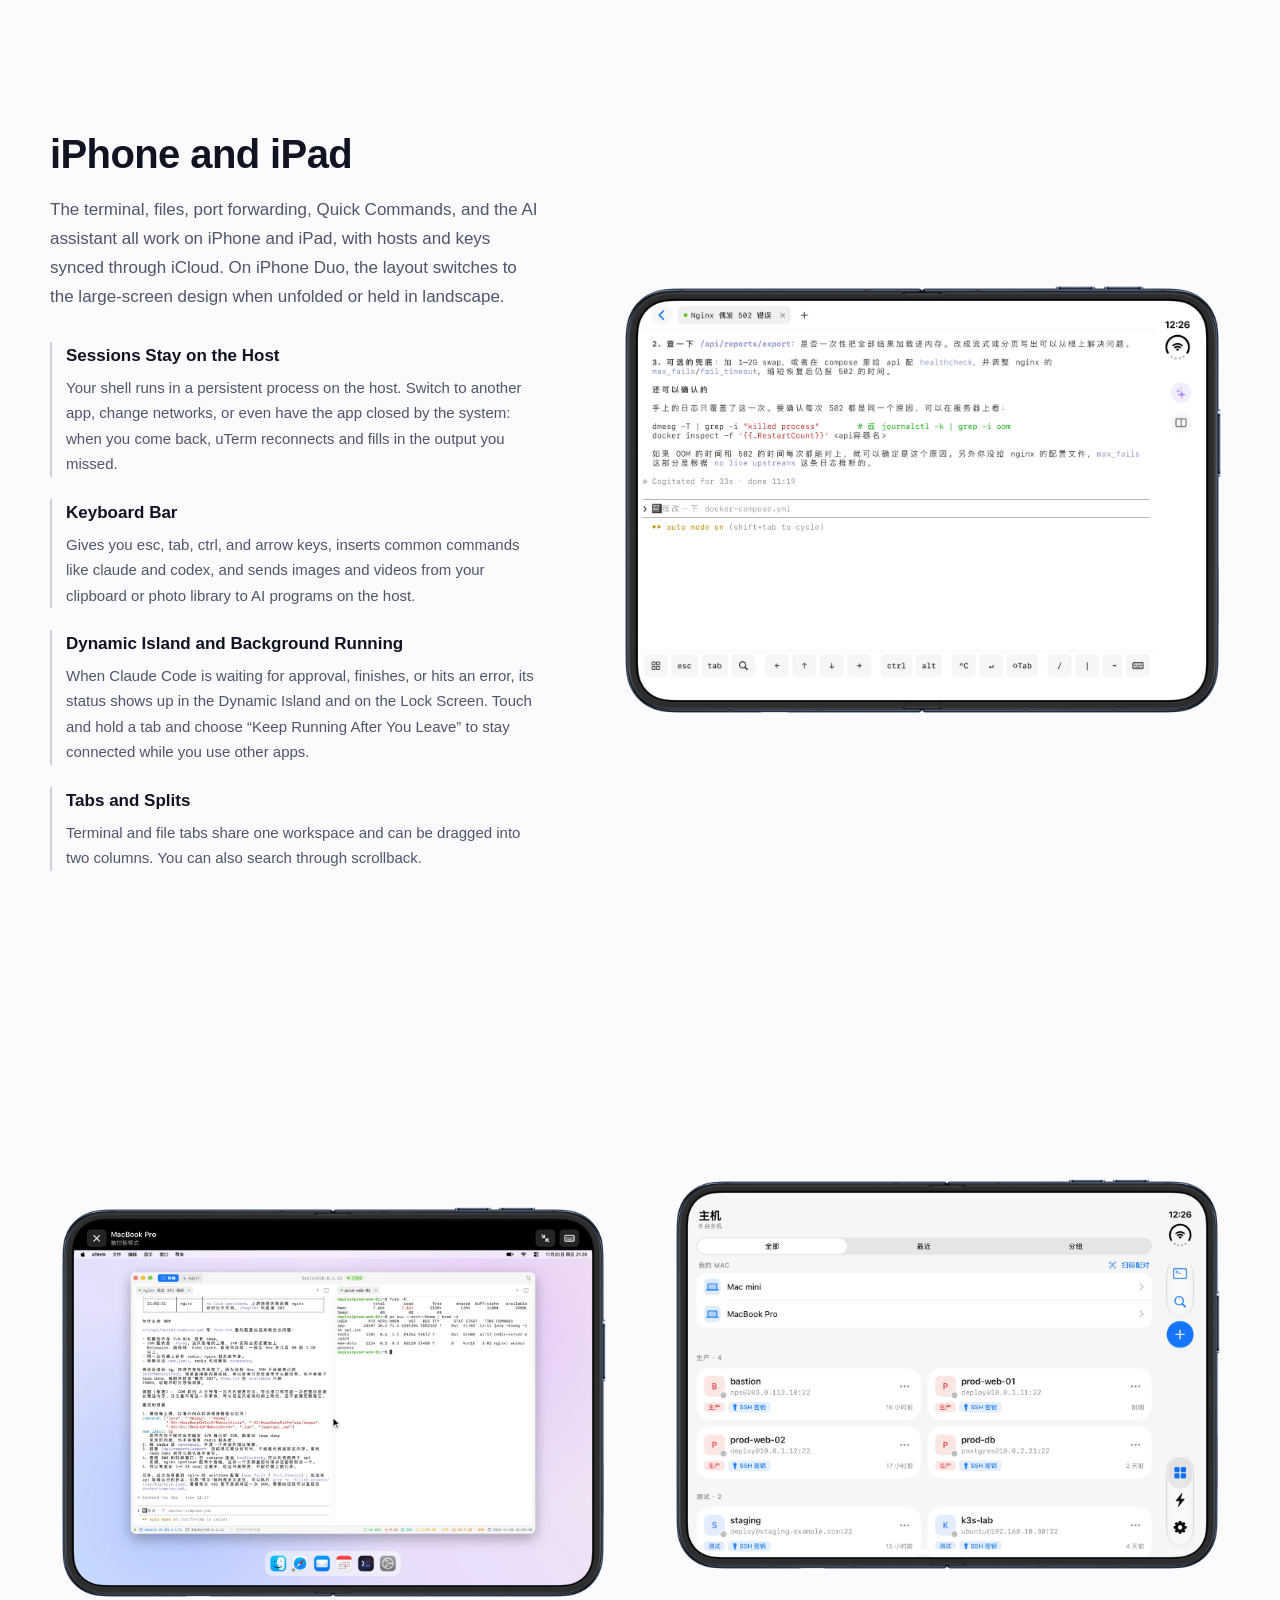
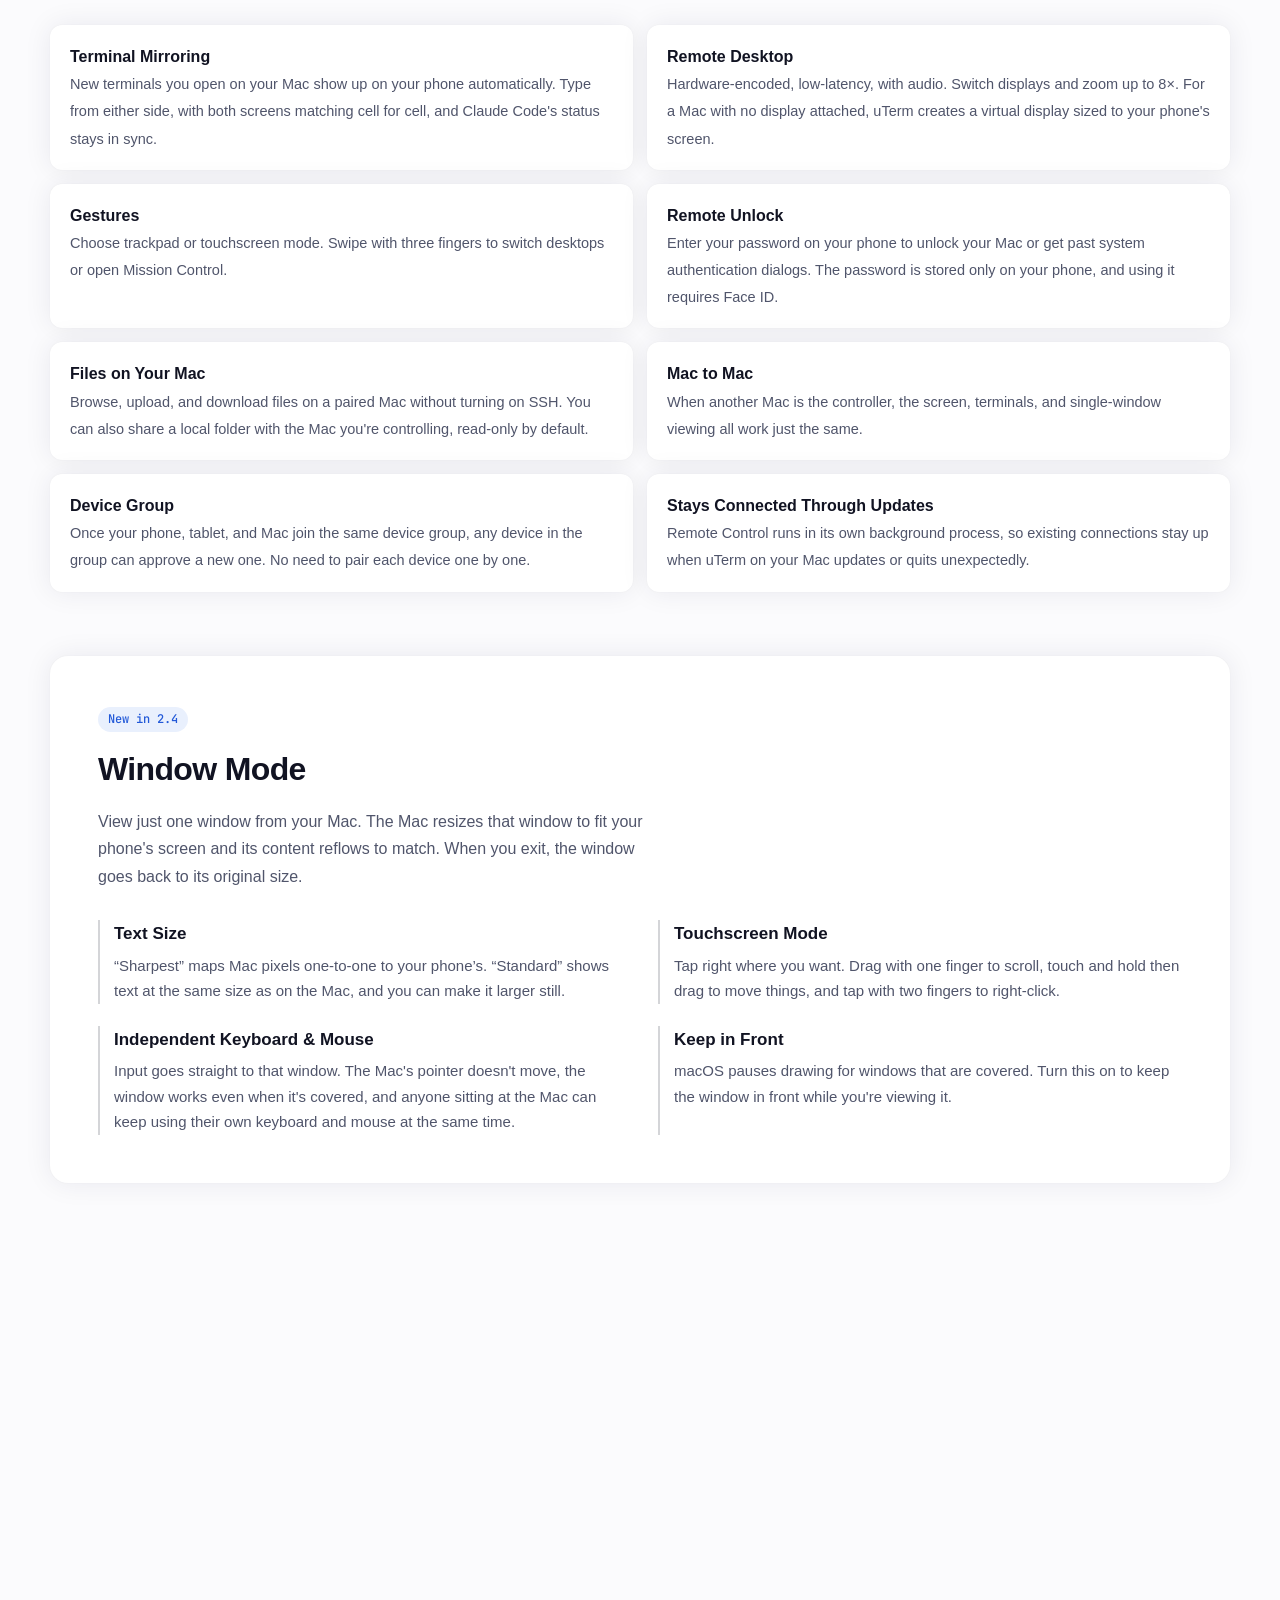
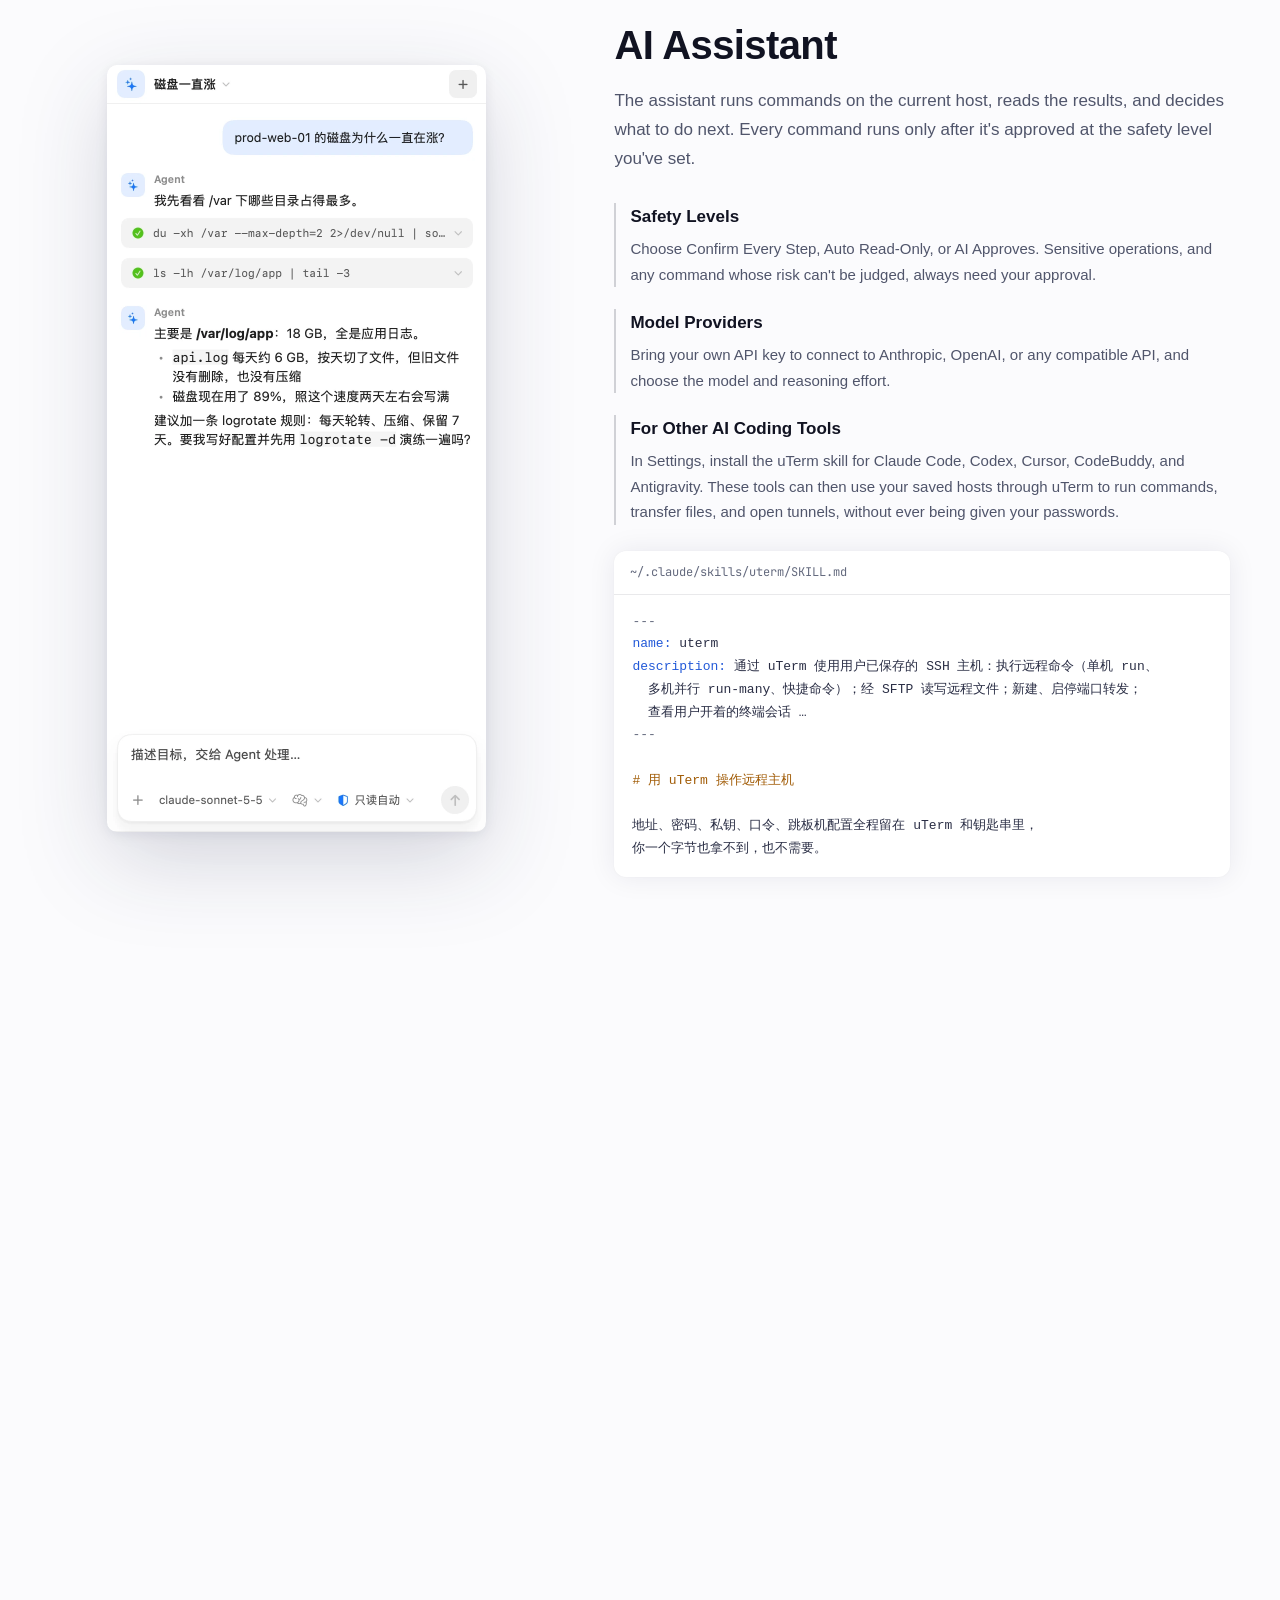
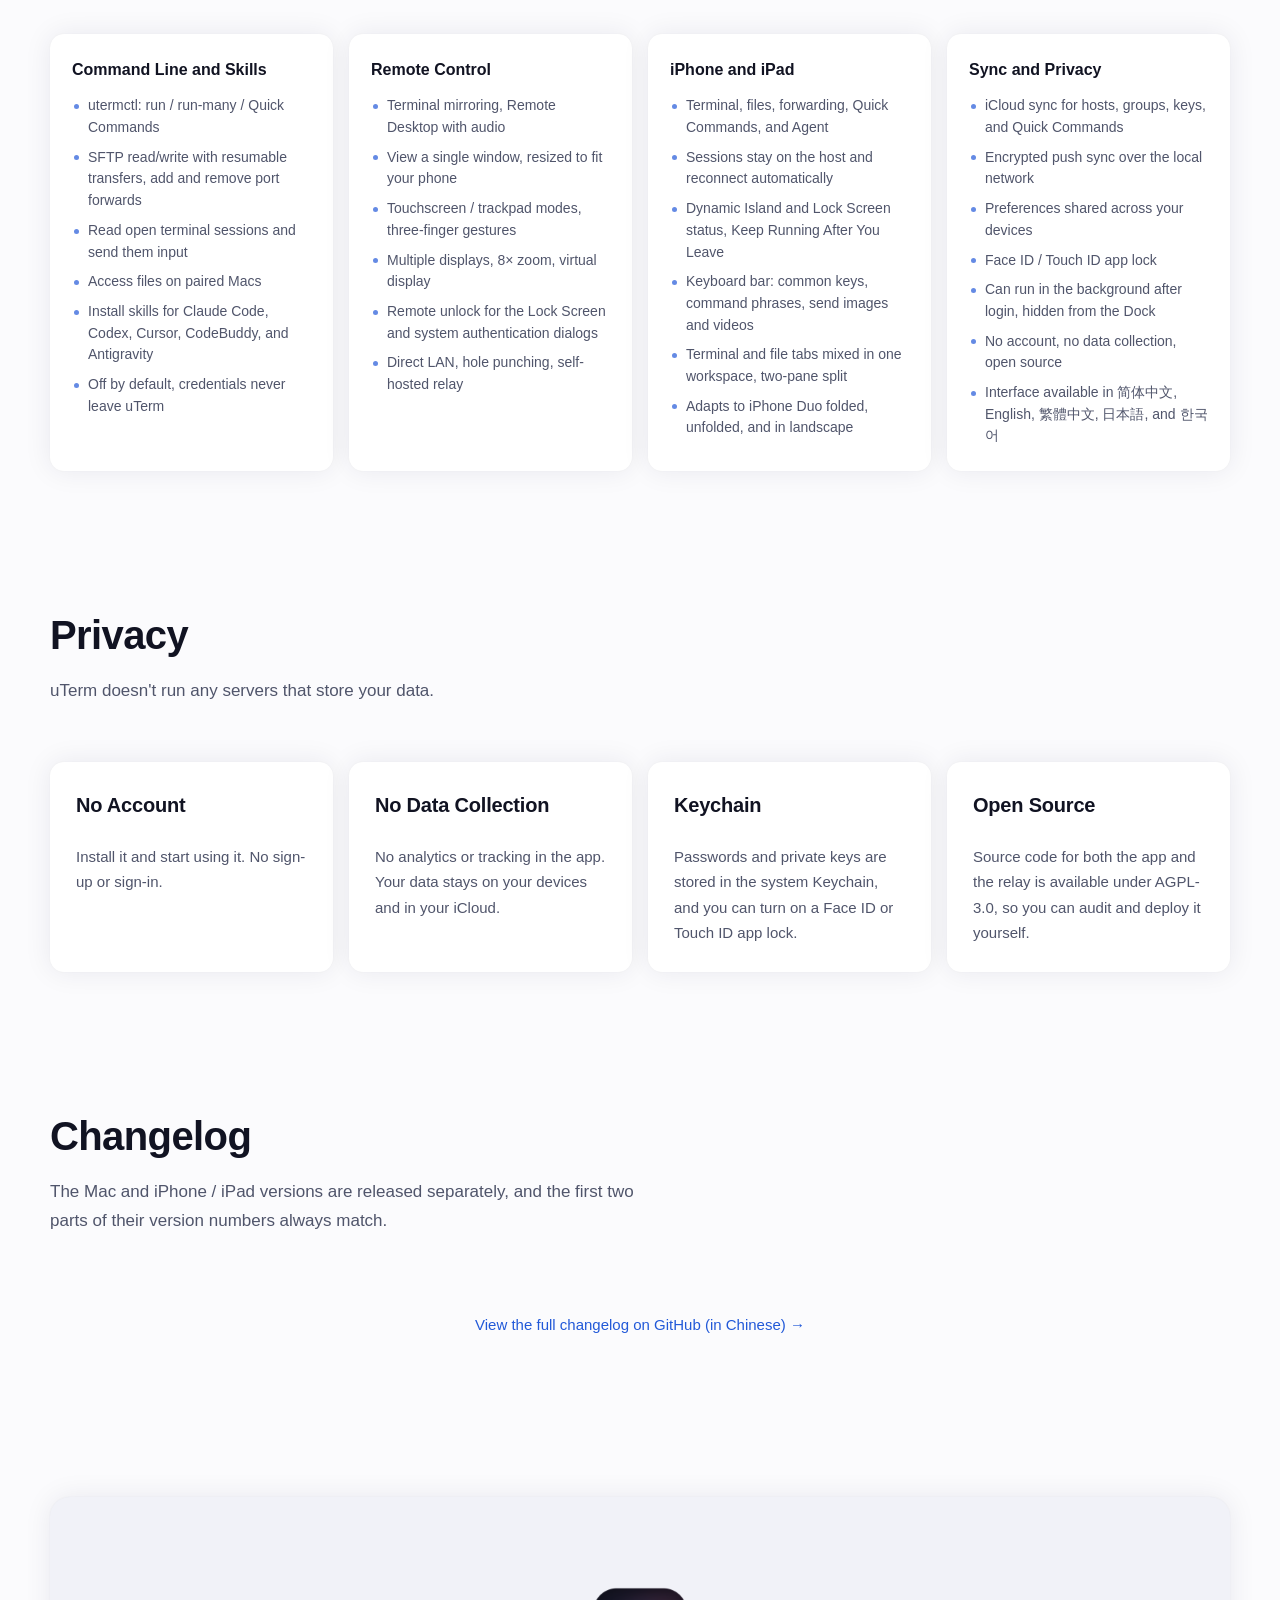
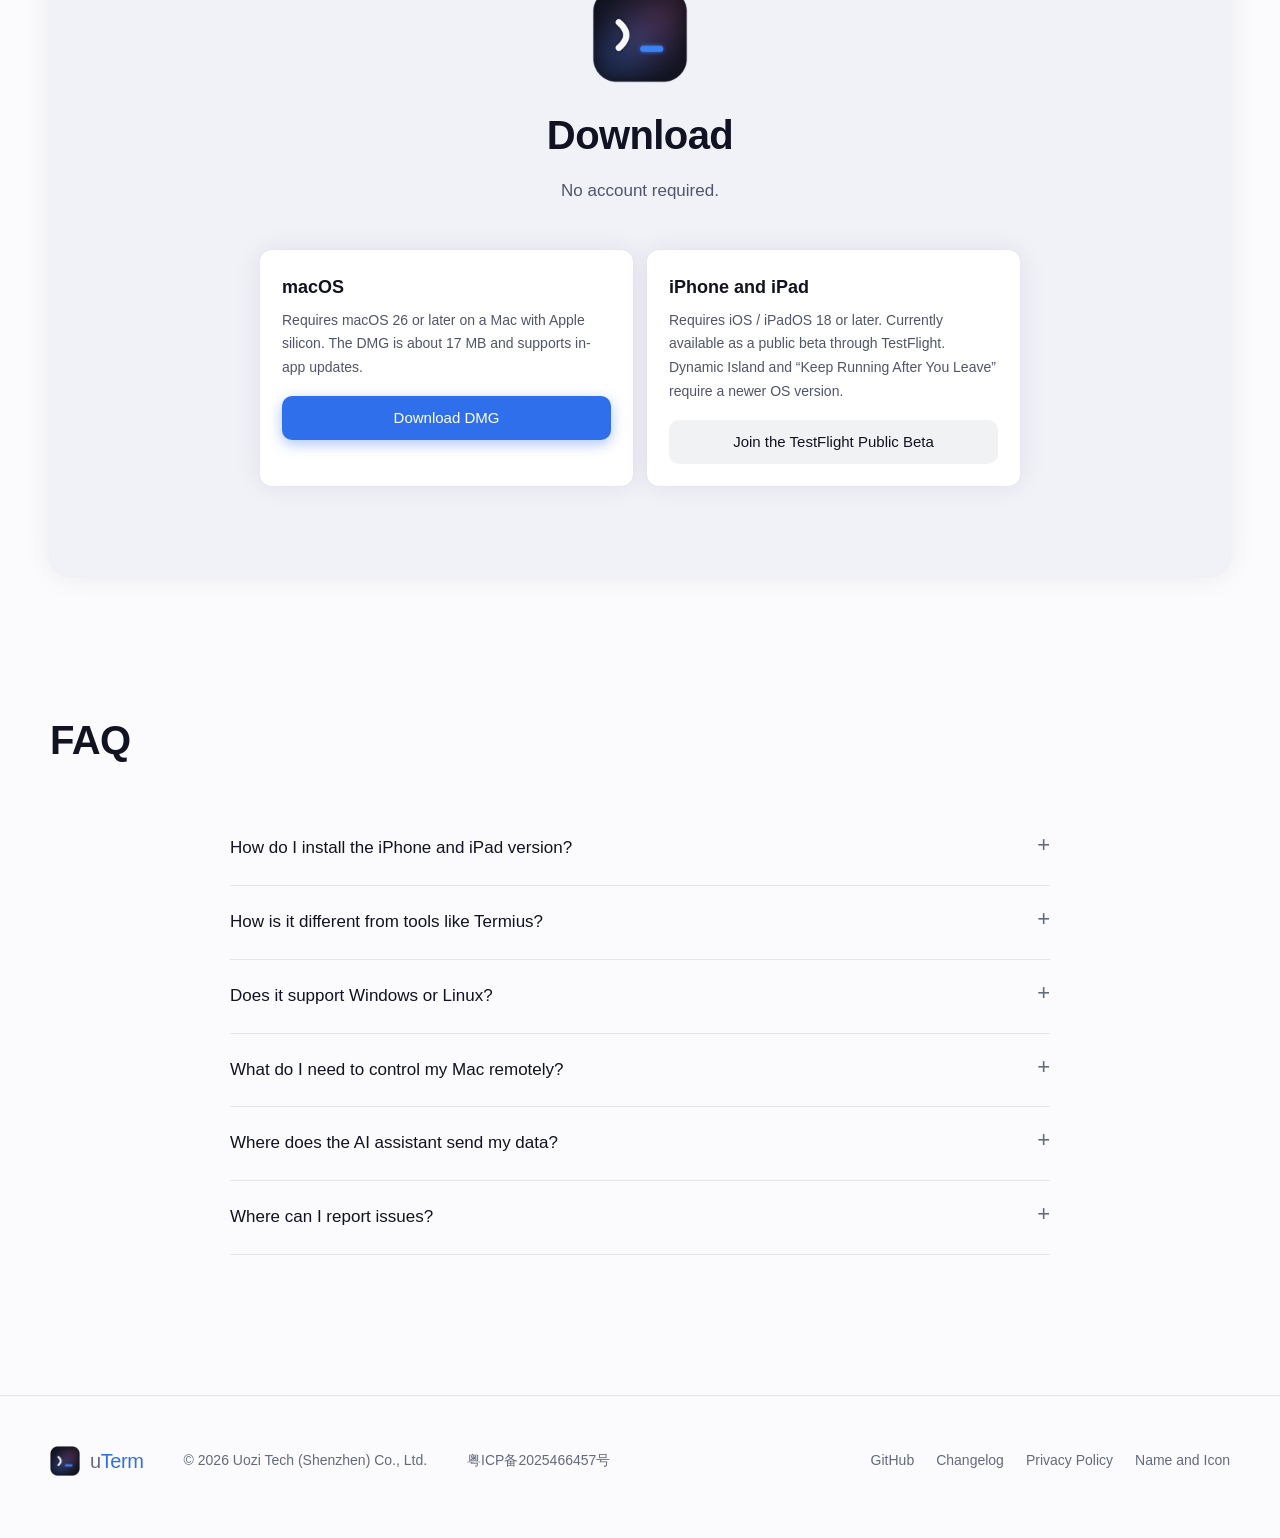
==== commit 1ccc4e5e: "样式表与脚本的缓存版本号升到 28（修机身底部被旧样式裁掉）" ====
--- a/index.html
+++ b/index.html
@@ -51,7 +51,7 @@
   <link rel="preconnect" href="https://fonts.googleapis.com">
   <link rel="preconnect" href="https://fonts.gstatic.com" crossorigin>
   <link href="https://fonts.googleapis.com/css2?family=JetBrains+Mono:wght@400;500;700&display=swap" rel="stylesheet">
-  <link rel="stylesheet" href="styles.css?v=27">
+  <link rel="stylesheet" href="styles.css?v=28">
 </head>
 <body>
 
@@ -459,6 +459,6 @@
   </div>
 </footer>
 
-<script src="main.js?v=27"></script>
+<script src="main.js?v=28"></script>
 </body>
 </html>
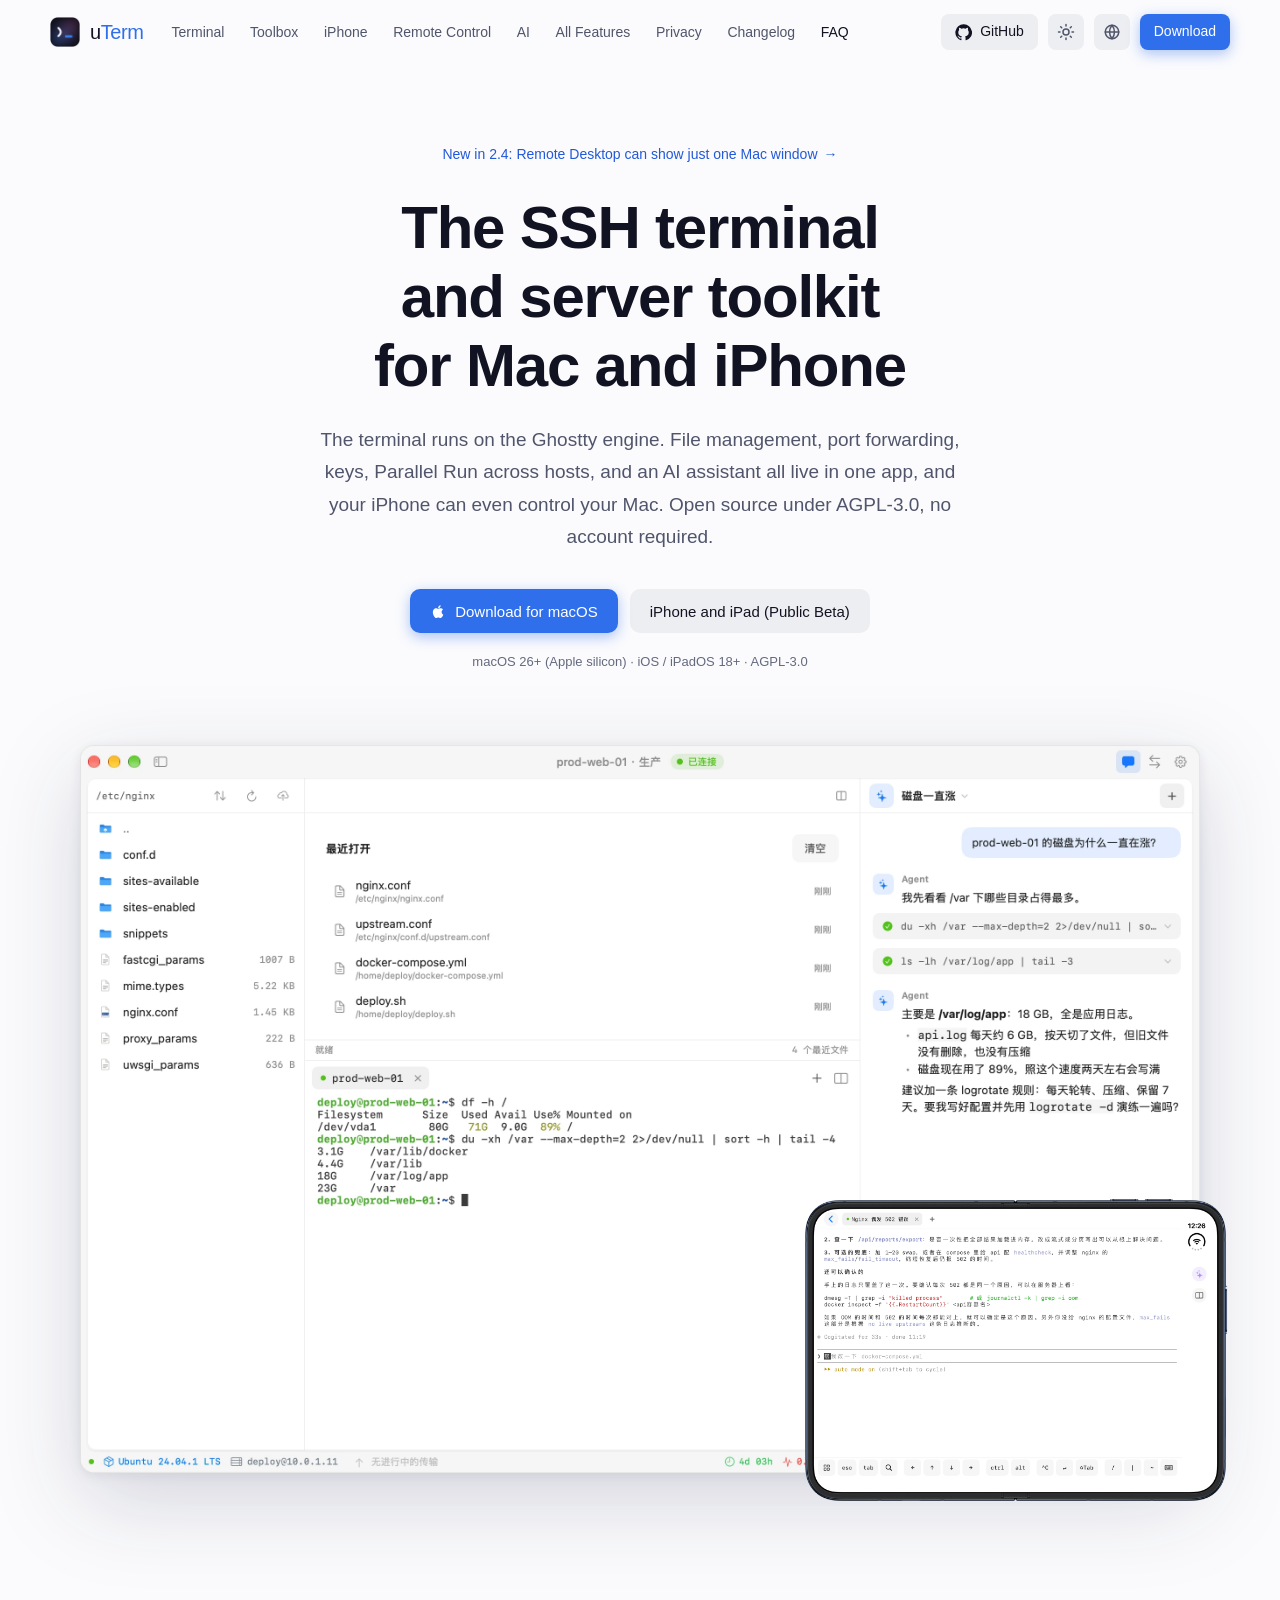
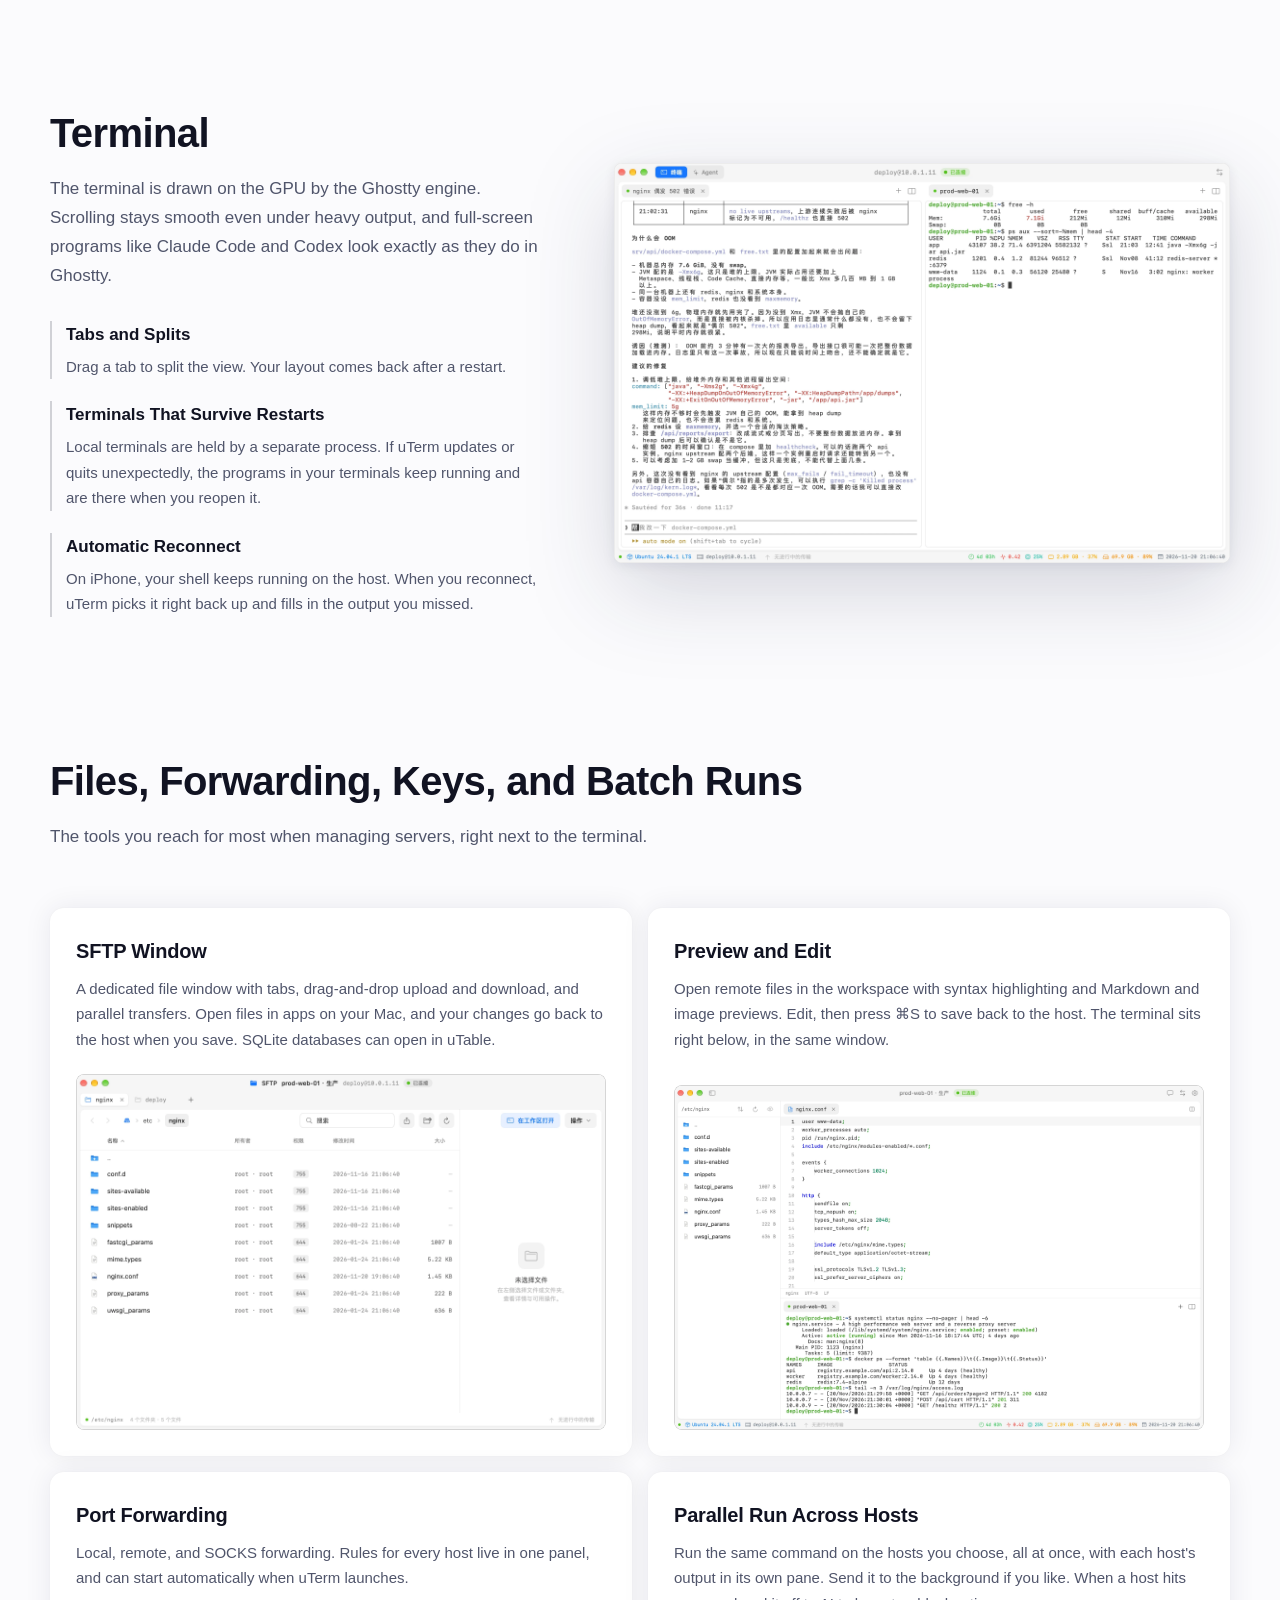
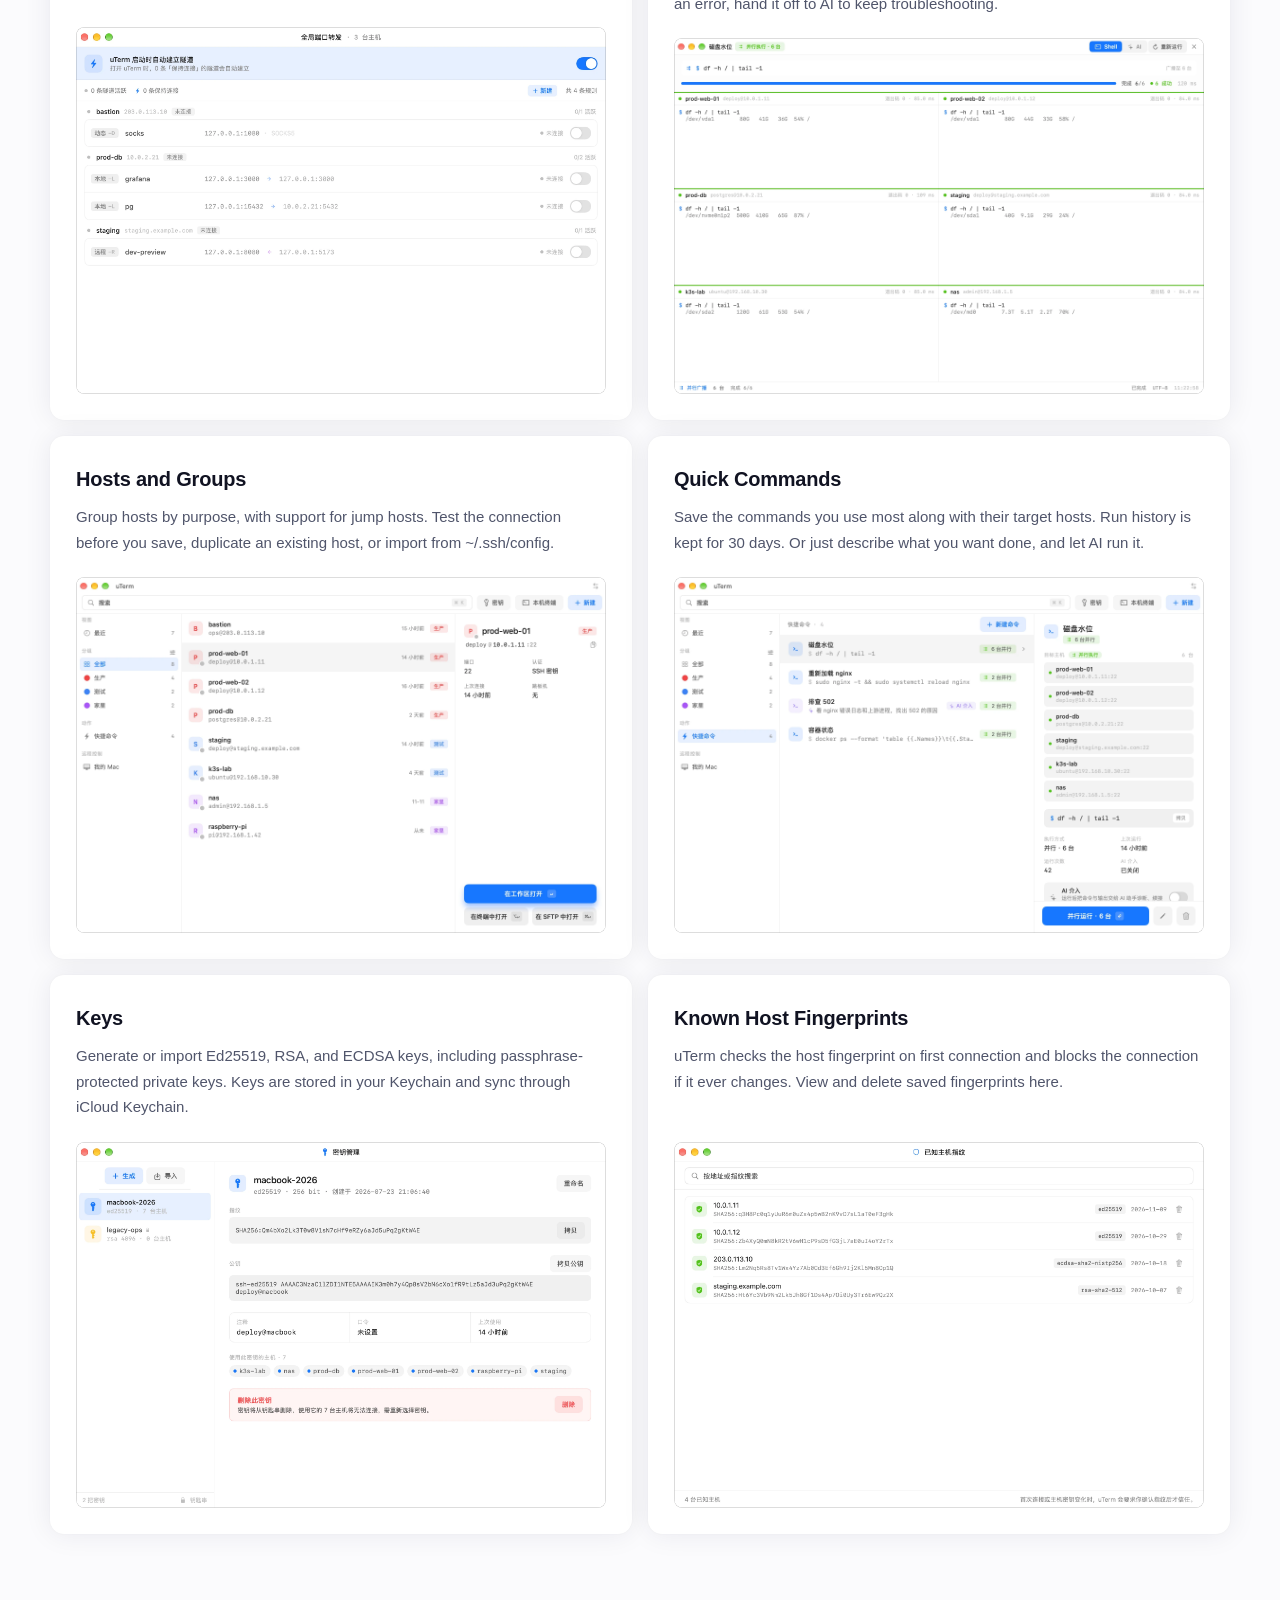
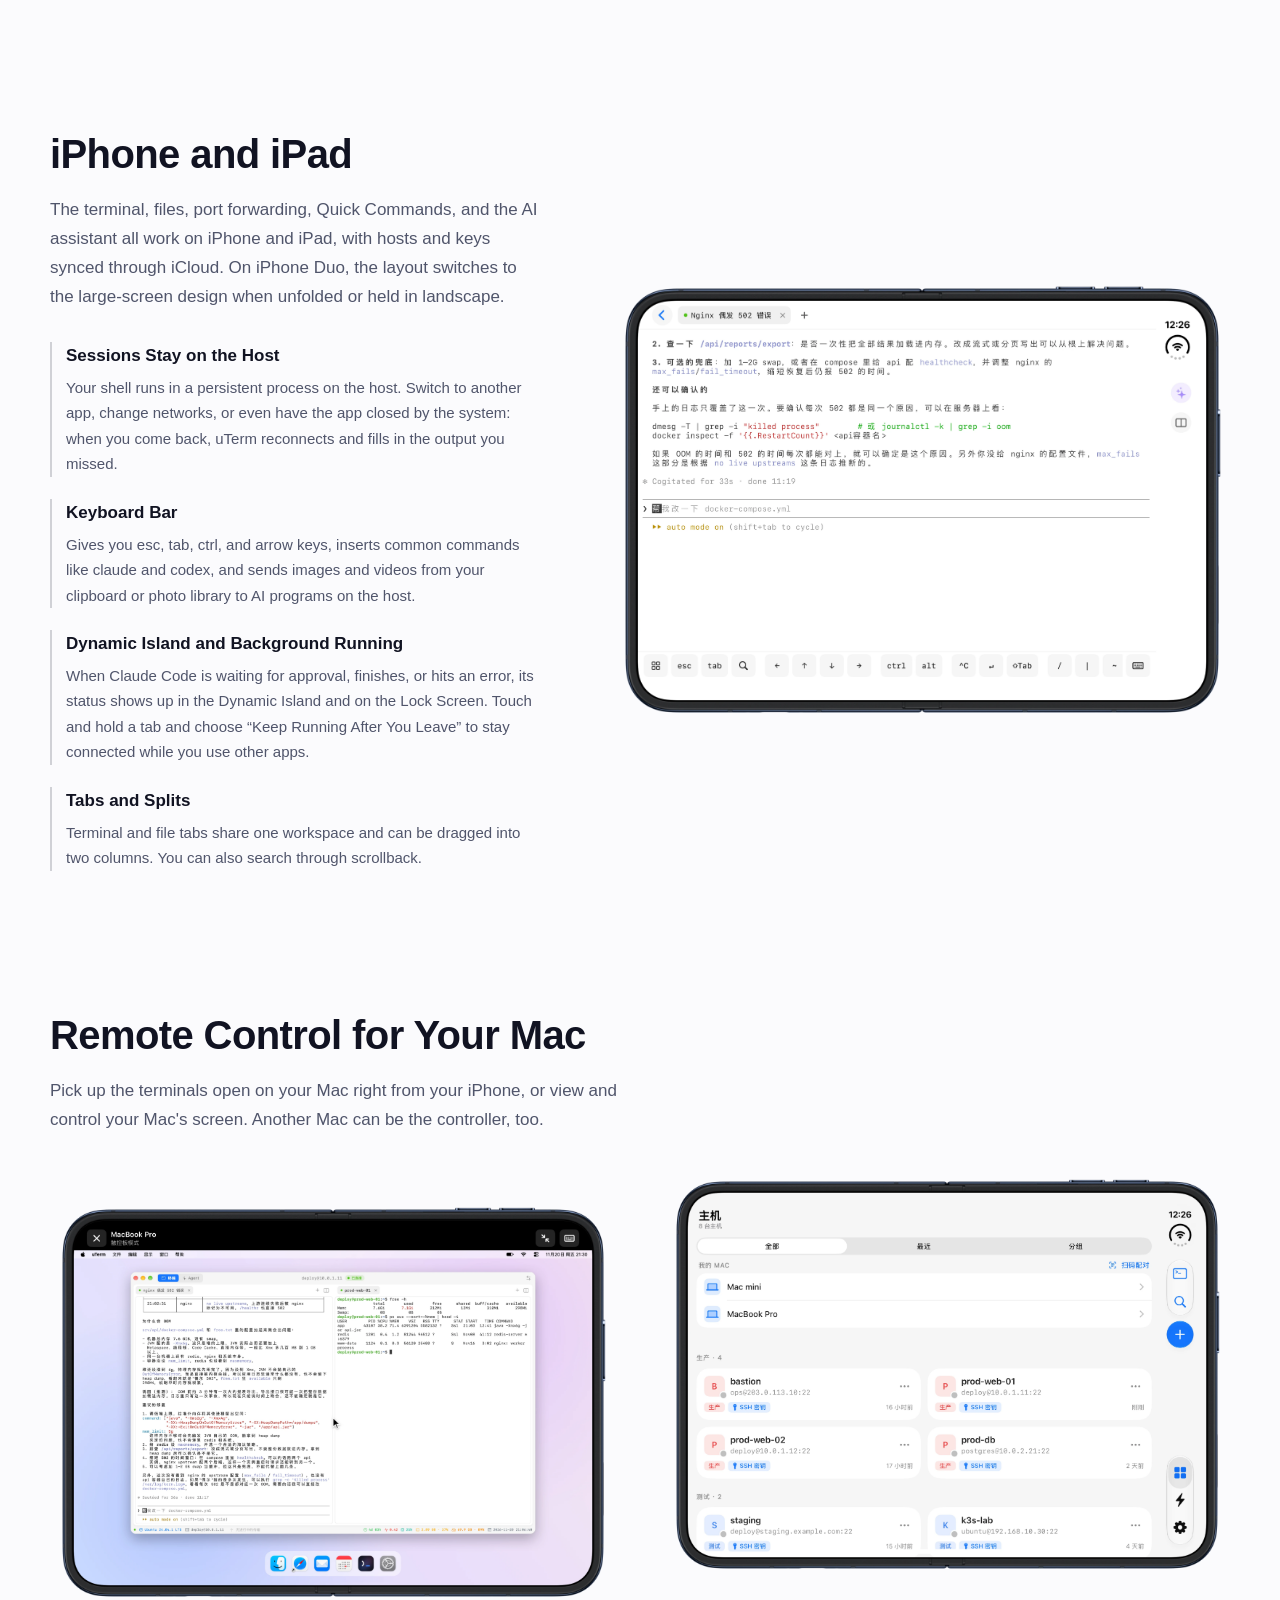
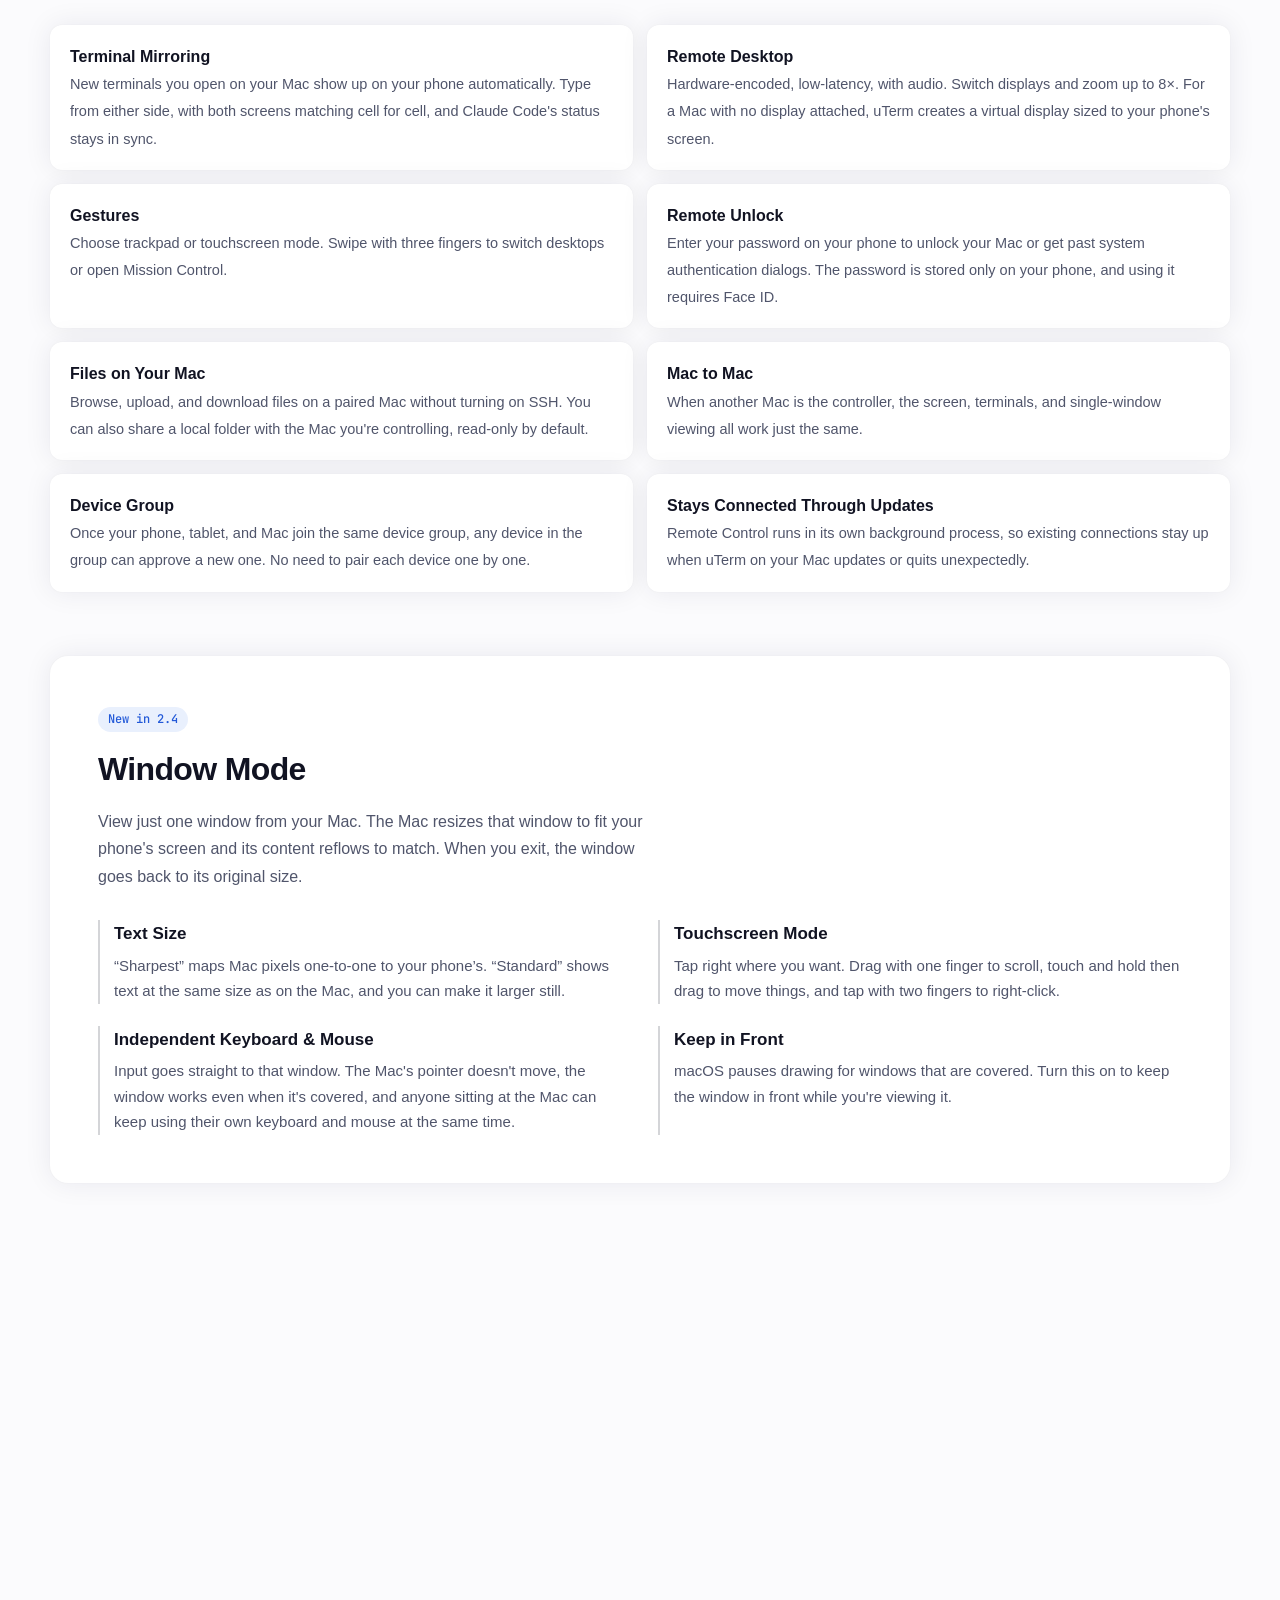
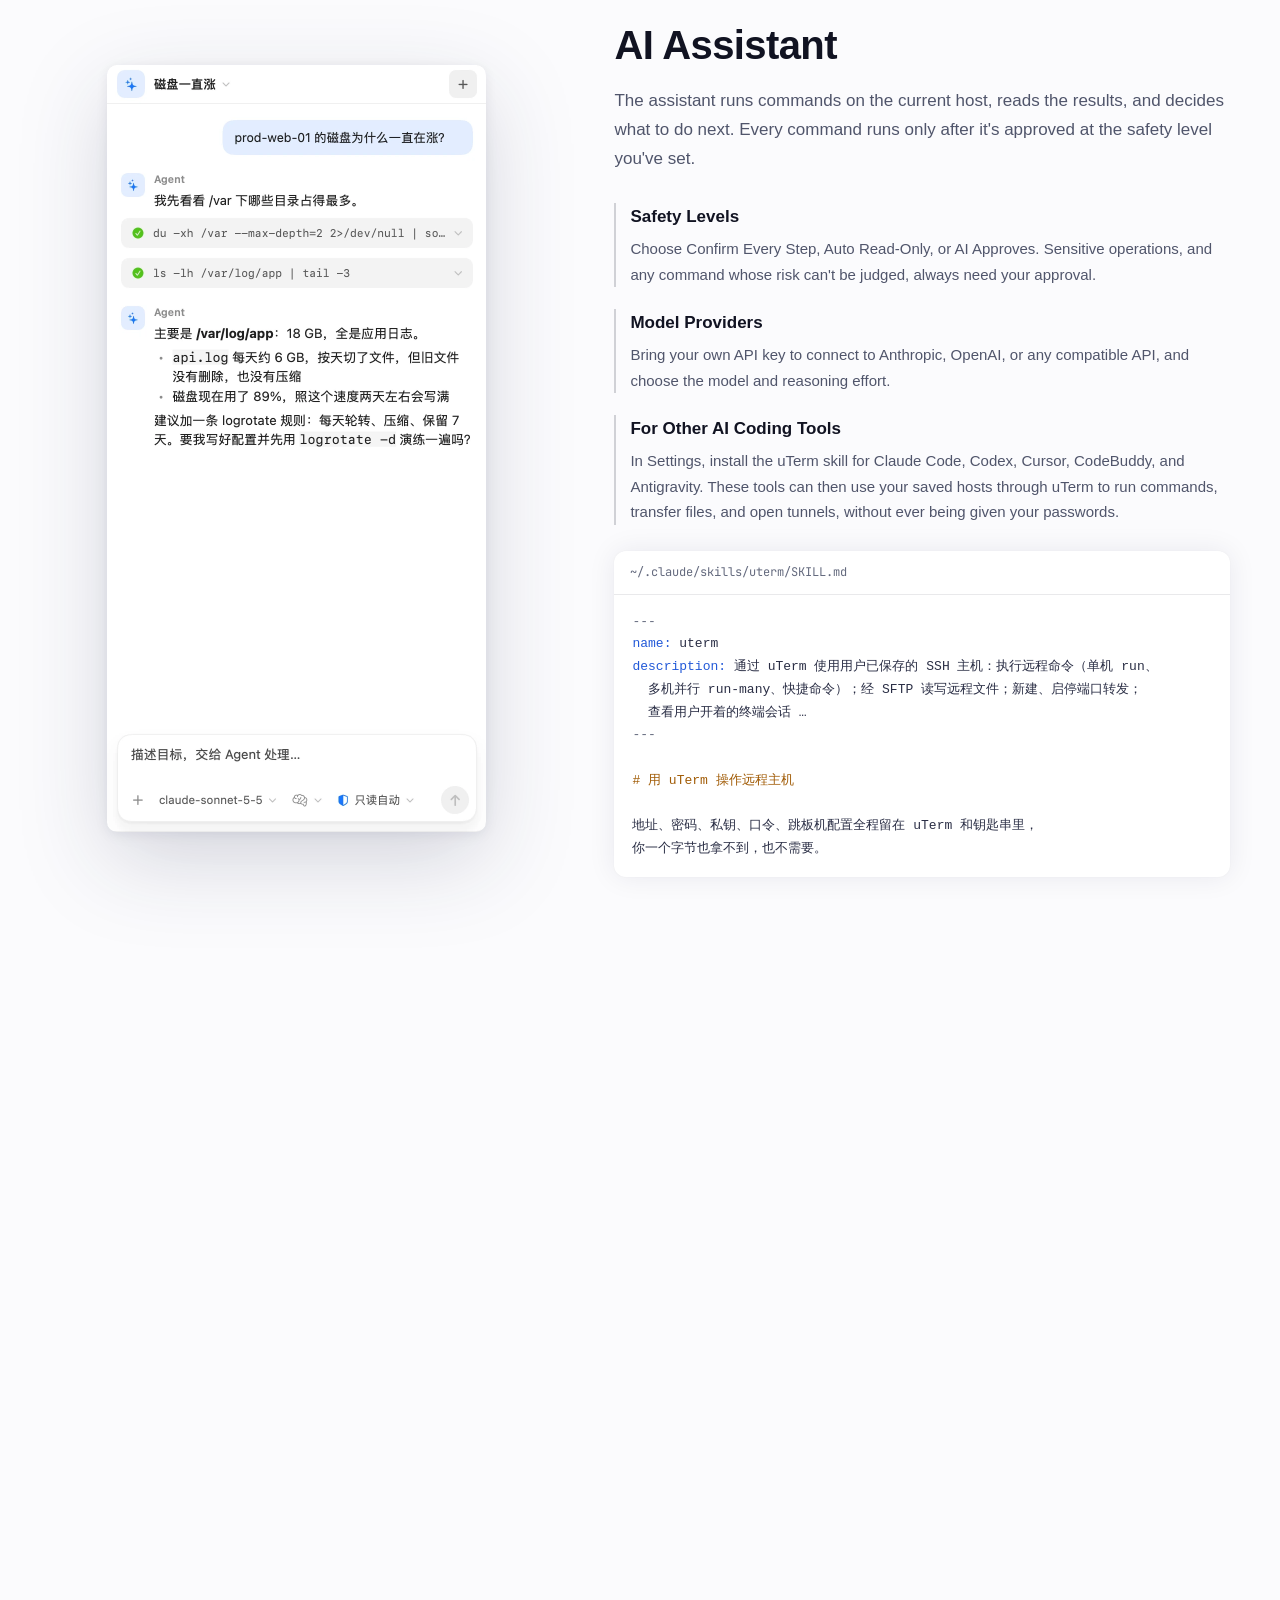
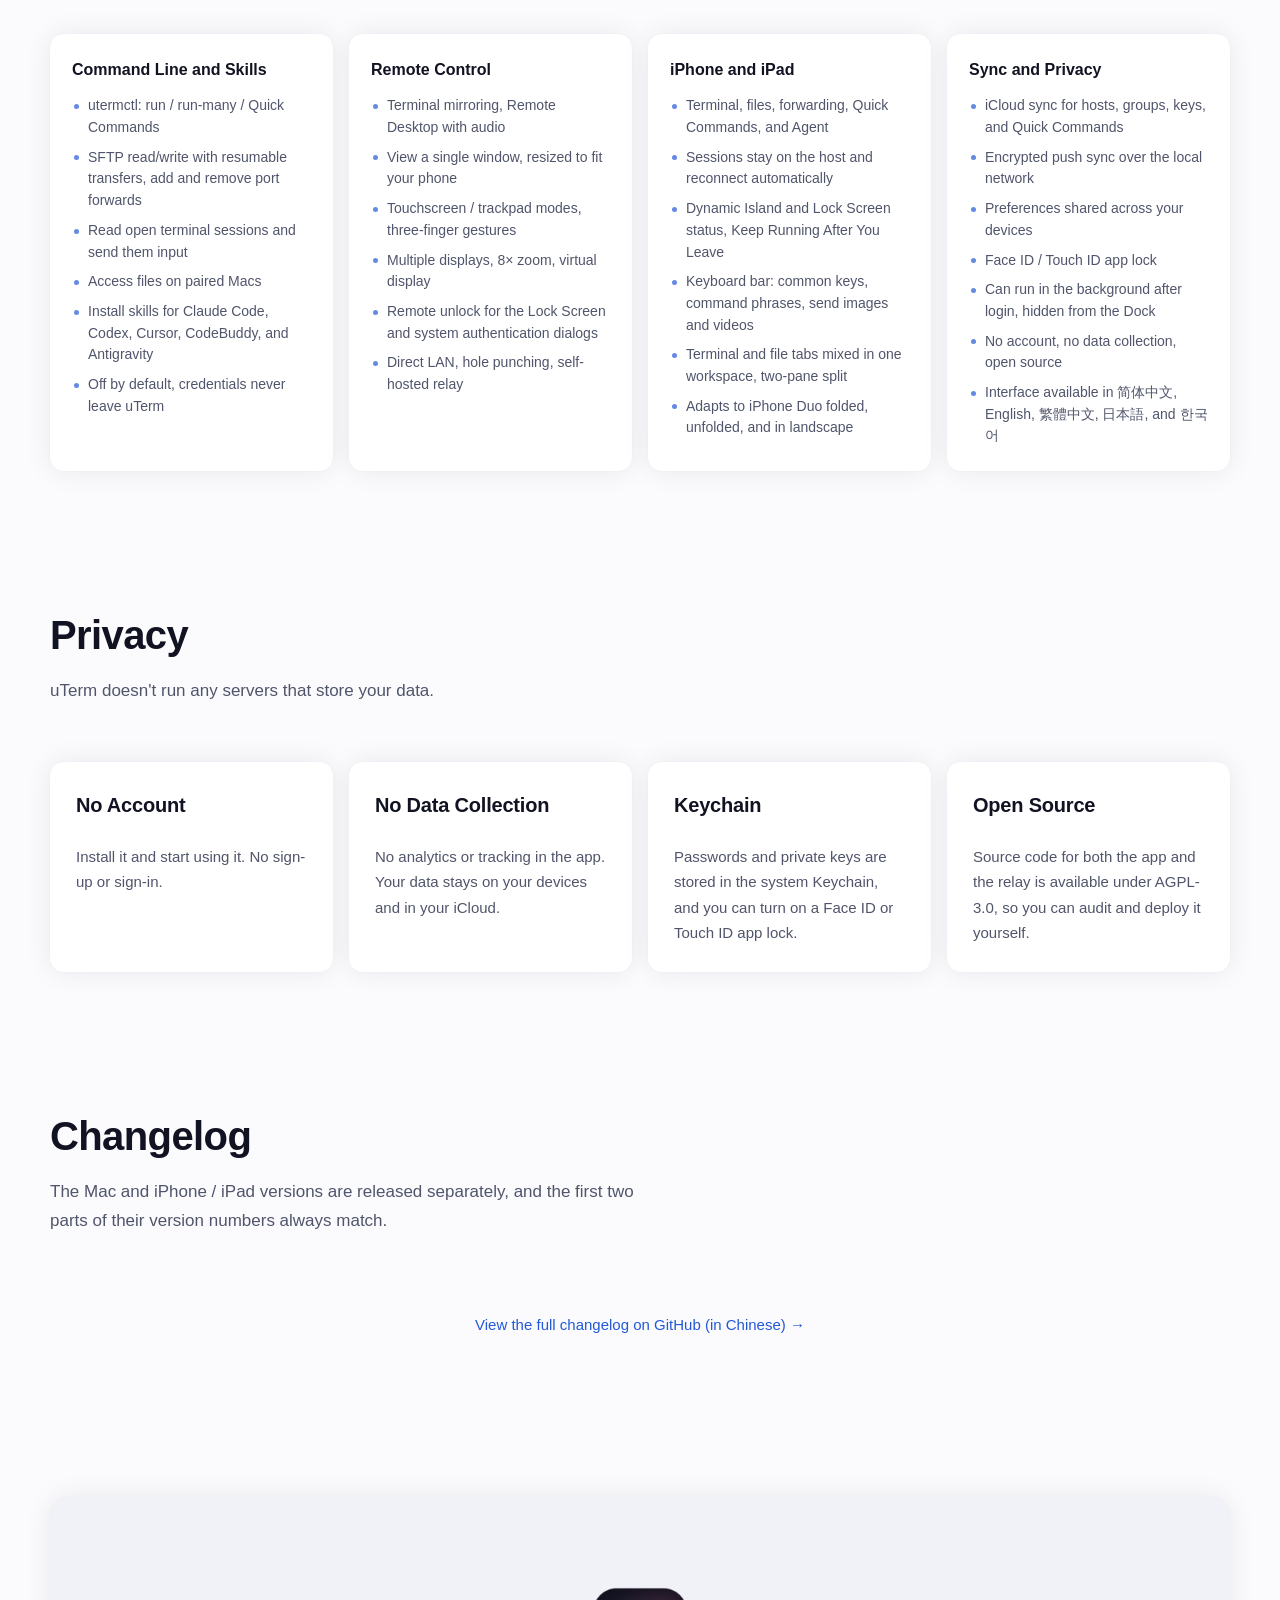
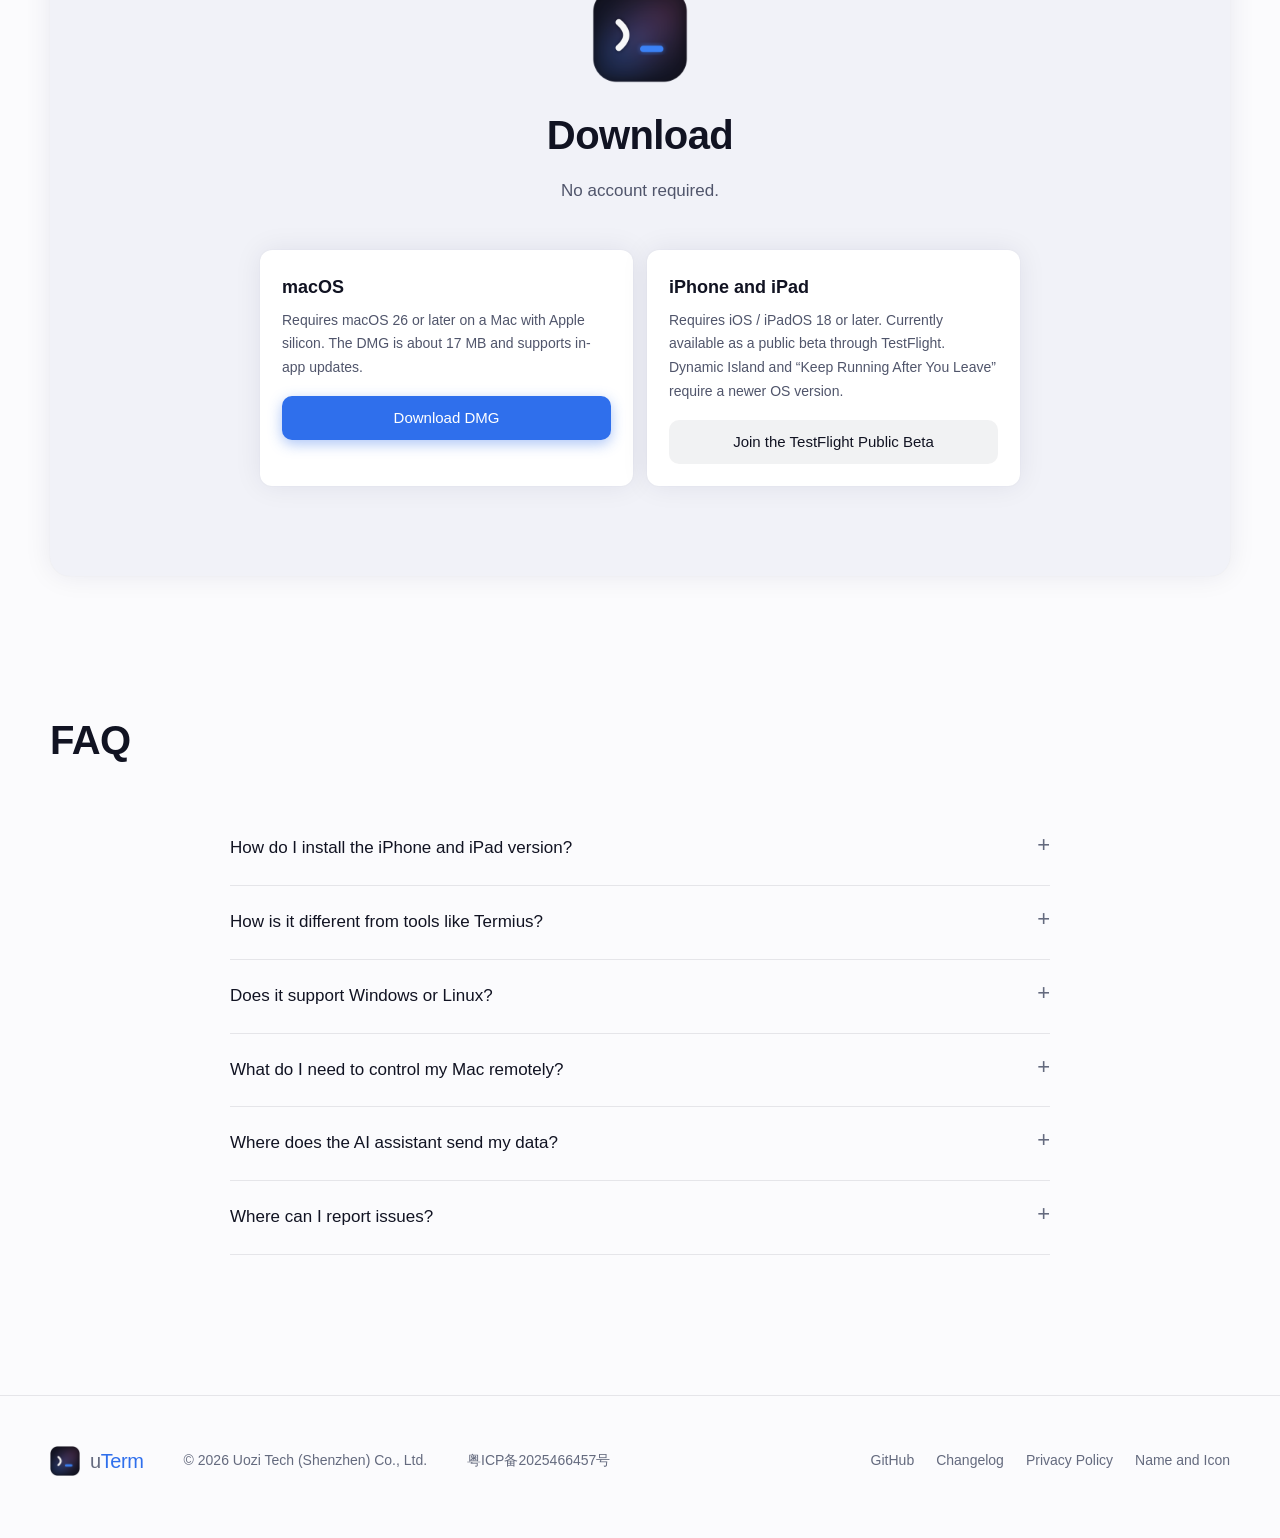
==== commit 2d2a424a: "语言菜单改成自绘；修首屏投影被截断、导航栏折行" ====
--- a/index.html
+++ b/index.html
@@ -51,7 +51,7 @@
   <link rel="preconnect" href="https://fonts.googleapis.com">
   <link rel="preconnect" href="https://fonts.gstatic.com" crossorigin>
   <link href="https://fonts.googleapis.com/css2?family=JetBrains+Mono:wght@400;500;700&display=swap" rel="stylesheet">
-  <link rel="stylesheet" href="styles.css?v=28">
+  <link rel="stylesheet" href="styles.css?v=29">
 </head>
 <body>
 
@@ -81,16 +81,18 @@
         <svg class="sun" viewBox="0 0 24 24" fill="none" stroke="currentColor" stroke-width="2" stroke-linecap="round" aria-hidden="true"><circle cx="12" cy="12" r="4"/><path d="M12 2v2M12 20v2M4.9 4.9l1.4 1.4M17.7 17.7l1.4 1.4M2 12h2M20 12h2M4.9 19.1l1.4-1.4M17.7 6.3l1.4-1.4"/></svg>
         <svg class="moon" viewBox="0 0 24 24" fill="none" stroke="currentColor" stroke-width="2" stroke-linecap="round" stroke-linejoin="round" aria-hidden="true"><path d="M20 14.5A8 8 0 0 1 9.5 4a8 8 0 1 0 10.5 10.5Z"/></svg>
       </button>
-      <label class="lang-switch" data-i18n="skip">
-        <svg viewBox="0 0 24 24" fill="none" stroke="currentColor" stroke-width="2" stroke-linecap="round" aria-hidden="true"><circle cx="12" cy="12" r="9"/><path d="M3 12h18M12 3a14 14 0 0 1 0 18M12 3a14 14 0 0 0 0 18"/></svg>
-        <select id="langSelect" aria-label="Language">
-          <option value="zh">简体中文</option>
-          <option value="zh-hant">繁體中文</option>
-          <option value="en">English</option>
-          <option value="ja">日本語</option>
-          <option value="ko">한국어</option>
-        </select>
-      </label>
+      <div class="lang-switch" id="langSwitch" data-i18n="skip">
+        <button class="lang-btn" type="button" aria-label="Language" aria-expanded="false" aria-controls="langMenu">
+          <svg viewBox="0 0 24 24" fill="none" stroke="currentColor" stroke-width="2" stroke-linecap="round" aria-hidden="true"><circle cx="12" cy="12" r="9"/><path d="M3 12h18M12 3a14 14 0 0 1 0 18M12 3a14 14 0 0 0 0 18"/></svg>
+        </button>
+        <ul class="lang-menu" id="langMenu">
+          <li><a href="./" lang="zh-Hans" hreflang="zh-Hans" data-lang="zh" aria-current="true">简体中文</a></li>
+          <li><a href="zh-hant/" lang="zh-Hant" hreflang="zh-Hant" data-lang="zh-hant">繁體中文</a></li>
+          <li><a href="en/" lang="en" hreflang="en" data-lang="en">English</a></li>
+          <li><a href="ja/" lang="ja" hreflang="ja" data-lang="ja">日本語</a></li>
+          <li><a href="ko/" lang="ko" hreflang="ko" data-lang="ko">한국어</a></li>
+        </ul>
+      </div>
       <a class="btn btn-primary btn-sm" href="#download">下载</a>
     </div>
   </div>
@@ -459,6 +461,6 @@
   </div>
 </footer>
 
-<script src="main.js?v=28"></script>
+<script src="main.js?v=29"></script>
 </body>
 </html>
--- a/styles.css
+++ b/styles.css
@@ -107,7 +107,7 @@
   overflow-x: hidden;
 }
 /* 切主题时颜色过渡，不闪 */
-body, .nav, .card, .path, .feature-list div, .platform, .download, .fact, .btn-ghost, .eyebrow, .theme-toggle, .lang-switch {
+body, .nav, .card, .path, .feature-list div, .platform, .download, .fact, .btn-ghost, .eyebrow, .theme-toggle, .lang-btn {
   transition: background-color .35s ease, color .35s ease, box-shadow .35s ease;
 }
 a { color: inherit; text-decoration: none; }
@@ -129,13 +129,24 @@
   -webkit-backdrop-filter: saturate(160%) blur(18px);
 }
 .nav .wrap { display: flex; align-items: center; gap: 28px; height: 64px; }
-.brand { display: flex; align-items: center; gap: 10px; font-size: 20px; letter-spacing: -0.02em; }
+.brand { display: flex; flex: none; align-items: center; gap: 10px; font-size: 20px; letter-spacing: -0.02em; }
+/* 很窄的屏（≤350px）：英文、日文的「下载」按钮长，右边一组会挤出去。间距收小、只留图标。 */
+@media (max-width: 350px) { .nav .wrap { gap: 12px; } .wordmark { display: none; } }
 .brand img { width: 30px; height: 30px; transition: transform .5s var(--ease); }
 .brand:hover img { transform: rotate(-8deg) scale(1.06); }
 .wordmark { font-weight: 200; }
 .wordmark b { font-weight: 300; color: var(--blue); }
-.nav-links { display: none; gap: 26px; font-size: 14px; color: var(--muted); }
-.nav-links a { padding: 4px 0; transition: color .2s; }
+/* 链接不折行。一行放不下时从后往前整项收起：多出来的换到第二行，被固定的一行高度裁掉
+   （各语言的字数不一样，不按语言一个个定断点）。收起的链接由 main.js 标成 inert，Tab 不会落到看不见的链接上。
+   四周留 2–3px 是给焦点框的，不然被 overflow 裁掉。 */
+.nav-links {
+  display: none; flex: 1 1 0; min-width: 0; flex-wrap: wrap; align-content: flex-start;
+  gap: 0 clamp(16px, 2vw, 26px); box-sizing: border-box; height: 32px; padding: 2px 3px; margin: 0 -3px; overflow: hidden;
+  font-size: 14px; color: var(--muted);
+}
+.nav-links a { padding: 4px 0; line-height: 20px; white-space: nowrap; transition: color .2s; }
+/* 日文的栏目名最长，按默认间距宽屏上也放不下最后一项。 */
+:lang(ja) .nav-links { column-gap: clamp(14px, 1.4vw, 18px); }
 .nav-links a:hover, .nav-links a.is-current { color: var(--text); }
 .nav-cta { margin-left: auto; display: flex; gap: 10px; align-items: center; }
 @media (min-width: 900px) { .nav-links { display: flex; } }
@@ -151,18 +162,43 @@
 :root[data-theme="dark"] .theme-toggle .sun { opacity: 0; transform: rotate(90deg) scale(.6); }
 :root[data-theme="dark"] .theme-toggle .moon { opacity: 1; transform: none; }
 
-/* 语言：和主题按钮同一个样子，只露地球图标，系统的下拉框整块盖在上面（透明），点哪都能选。 */
-.lang-switch {
-  position: relative; width: 36px; height: 36px; border-radius: 8px;
+/* 语言：和主题按钮同一个样子的地球按钮，点开是页面自己画的菜单（系统下拉框的样子和页面不搭，也不跟日间 / 夜间走）。
+   菜单项是指向各语言页的真链接；开合、键盘操作在 main.js。 */
+.lang-switch { position: relative; }
+.lang-btn {
+  width: 36px; height: 36px; border-radius: 8px; border: 0; padding: 0; cursor: pointer;
   display: grid; place-items: center; color: var(--muted); background: var(--surface-2);
 }
-.lang-switch:hover, .lang-switch:focus-within { color: var(--text); }
-.lang-switch svg { width: 18px; height: 18px; }
-.lang-switch select {
-  position: absolute; inset: 0; width: 100%; height: 100%; opacity: 0; cursor: pointer;
-  font: inherit; border: 0;
-}
-.lang-switch:focus-within { outline: 2px solid var(--blue); outline-offset: 2px; }
+.lang-btn:hover, .lang-switch.is-open .lang-btn { color: var(--text); }
+.lang-switch.is-open .lang-btn { background: var(--surface-3); }
+.lang-btn svg { width: 18px; height: 18px; }
+.lang-menu {
+  position: absolute; top: calc(100% + 8px); right: 0; z-index: 1; min-width: 172px;
+  margin: 0; padding: 6px; list-style: none; border-radius: 12px;
+  background: var(--card);
+  box-shadow: 0 0 0 0.5px var(--line-hi), 0 2px 6px rgba(20, 26, 60, 0.06), 0 14px 36px -6px rgba(20, 26, 60, 0.2);
+  opacity: 0; visibility: hidden; transform: translateY(-4px) scale(.98); transform-origin: top right;
+  transition: opacity .14s ease, transform .14s var(--ease), visibility 0s linear .14s;
+}
+:root[data-theme="dark"] .lang-menu {
+  box-shadow: 0 0 0 0.5px var(--line-hi), 0 2px 6px rgba(0, 0, 0, 0.4), 0 14px 36px -6px rgba(0, 0, 0, 0.7);
+}
+.lang-switch.is-open .lang-menu { opacity: 1; visibility: visible; transform: none; transition-delay: 0s; }
+.lang-menu a {
+  display: flex; align-items: center; justify-content: space-between; gap: 20px;
+  height: 36px; padding: 0 10px 0 12px; border-radius: 8px;
+  font-size: 14px; line-height: 1; color: var(--text-2); white-space: nowrap;
+}
+.lang-menu a:hover { background: var(--surface-2); color: var(--text); }
+.lang-menu a:focus-visible { background: var(--surface-2); color: var(--text); outline: 2px solid var(--blue); outline-offset: -2px; }
+.lang-menu a[aria-current] { color: var(--text); font-weight: 600; }
+/* 当前语言右边的对勾 */
+.lang-menu a[aria-current]::after {
+  content: ""; flex: none; width: 16px; height: 16px; background: var(--blue-hi);
+  -webkit-mask: url("data:image/svg+xml,%3Csvg xmlns='http://www.w3.org/2000/svg' viewBox='0 0 24 24' fill='none' stroke='black' stroke-width='2.6' stroke-linecap='round' stroke-linejoin='round'%3E%3Cpath d='M5 12.5l4.5 4.5L19 7.5'/%3E%3C/svg%3E") center / contain no-repeat;
+          mask: url("data:image/svg+xml,%3Csvg xmlns='http://www.w3.org/2000/svg' viewBox='0 0 24 24' fill='none' stroke='black' stroke-width='2.6' stroke-linecap='round' stroke-linejoin='round'%3E%3Cpath d='M5 12.5l4.5 4.5L19 7.5'/%3E%3C/svg%3E") center / contain no-repeat;
+}
+@media (pointer: coarse) { .lang-menu a { height: 44px; font-size: 15px; } }
 
 .btn {
   display: inline-flex; align-items: center; justify-content: center; gap: 8px;
@@ -185,7 +221,9 @@
 @media (min-width: 560px) { .nav .btn-ghost.btn-sm { display: inline-flex; } }
 
 /* ---------- Hero ---------- */
-.hero { position: relative; padding: 140px 0 40px; overflow: hidden; }
+/* 只裁横向（手机往右探出窗口）；纵向不裁：窗口的投影往下要晕开一百多像素，比底部留白长，
+   用 overflow: hidden 会在首屏底边被一刀切断。 */
+.hero { position: relative; padding: 140px 0 40px; overflow-x: clip; }
 .hero-copy { text-align: center; max-width: 820px; margin: 0 auto; }
 .eyebrow { display: inline-flex; align-items: center; gap: 6px; font-size: 14px; color: var(--blue-hi); }
 .eyebrow:hover { color: var(--text); }
@@ -410,8 +448,8 @@
    按 Apple 的营销准则原样摆：不加阴影和高光、不裁、不倾斜、不遮挡，机身不单独做动画，显示高度不小于 200px。 */
 .phone { position: relative; }
 .phone img { width: 100%; height: auto; display: block; }
-/* .hero 是 overflow: hidden，探过头机身会被裁：往右探出窗口 3%，但离视口右缘至少留 16px；往下探出 5%
-   （窗口最高约 700px，即 35px，小于 .hero 底部的 40px 留白）。宽度下限保证高度过 200px。 */
+/* 往右探出窗口 3%，但离视口右缘至少留 16px（.hero 横向会裁，探过头机身被切）；往下探出 5%。
+   宽度下限保证高度过 200px。 */
 .stage .phone { position: absolute; right: max(-3%, calc((100% - 100vw) / 2 + 16px)); bottom: -5%; width: max(39%, 290px); }
 /* 窄屏：叠在窗口角上的话机身只有一百多像素高，看不清也不合准则。改成排在窗口下面、压住窗口底边一点，
    宽度保证机身高度过 200px（宽高比 3093:2247，280px 宽 ≈ 203px 高）。 */
@@ -445,4 +483,5 @@
   html { scroll-behavior: auto; }
   *, *::before, *::after { animation: none !important; }
   .reveal, .phones.reveal .phone { opacity: 1; transform: none; translate: none; transition: none; }
-}
+  .lang-menu { transition: none; }
+}
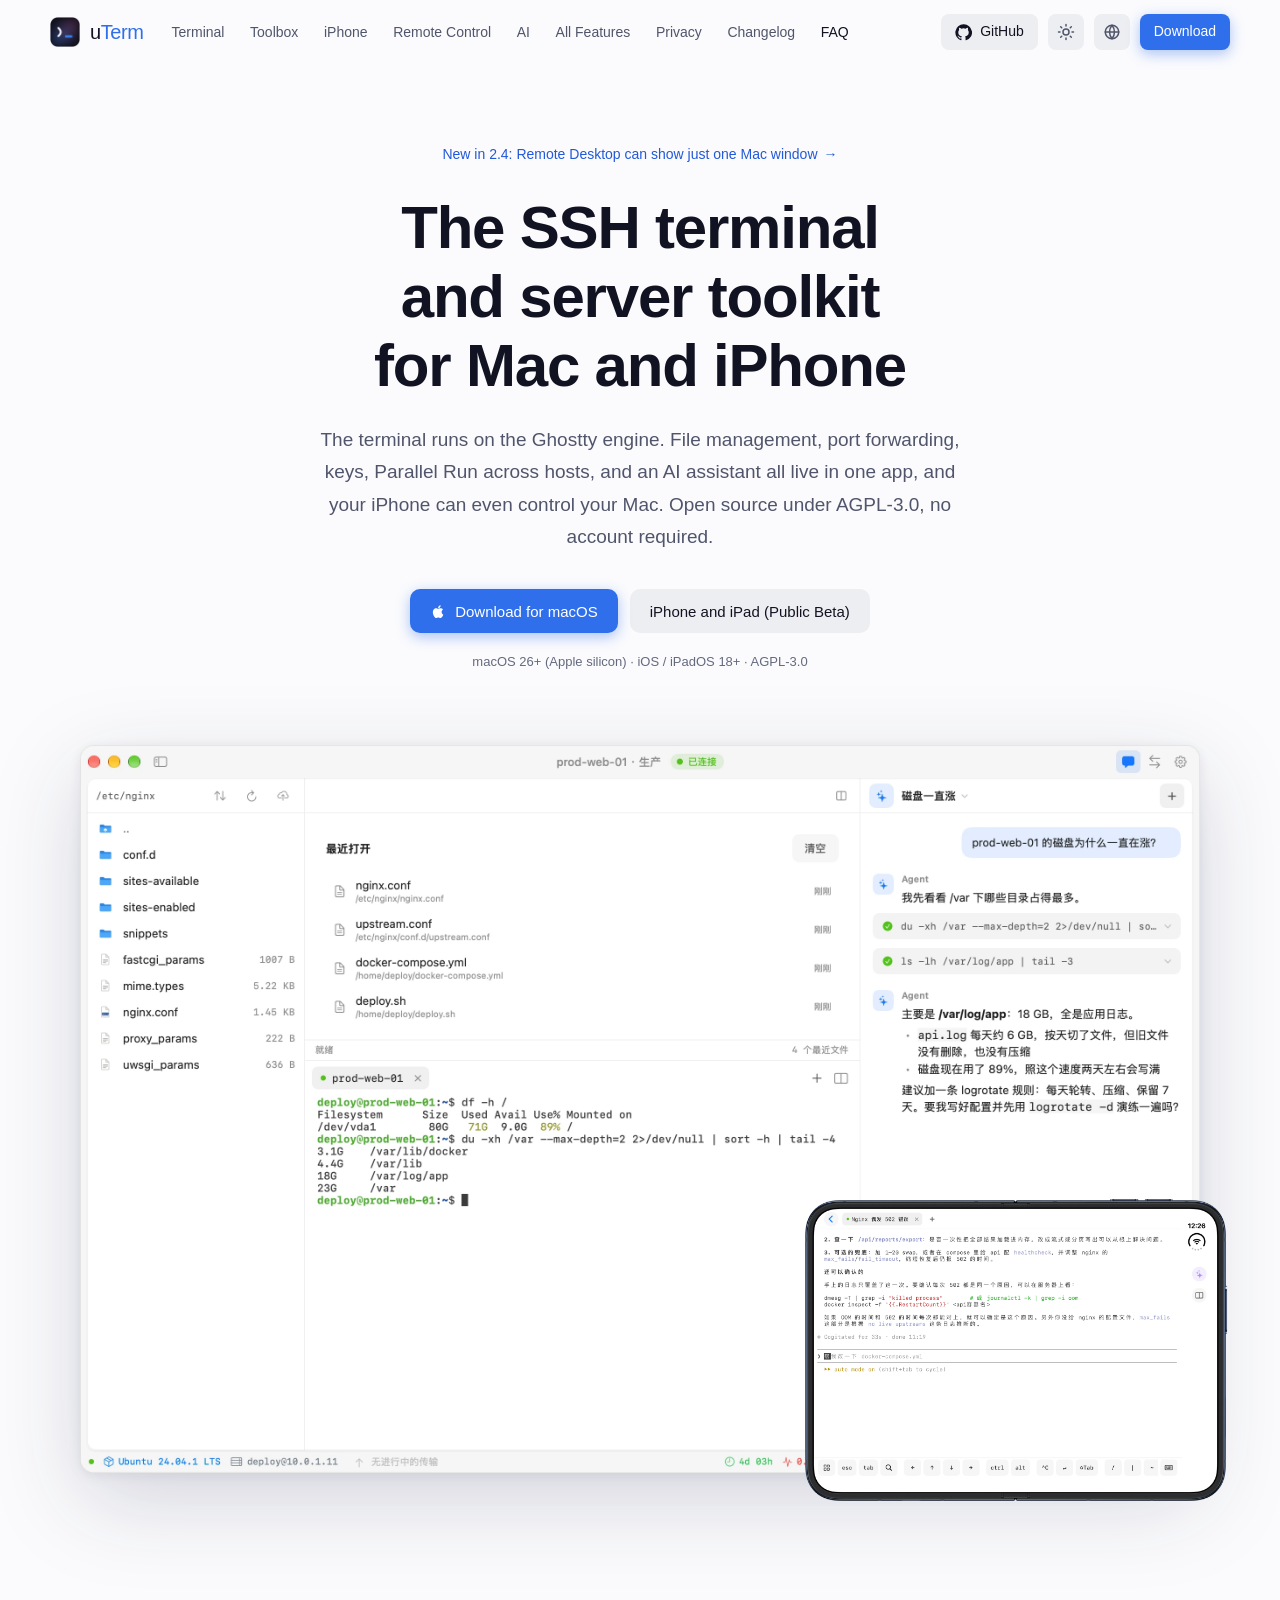
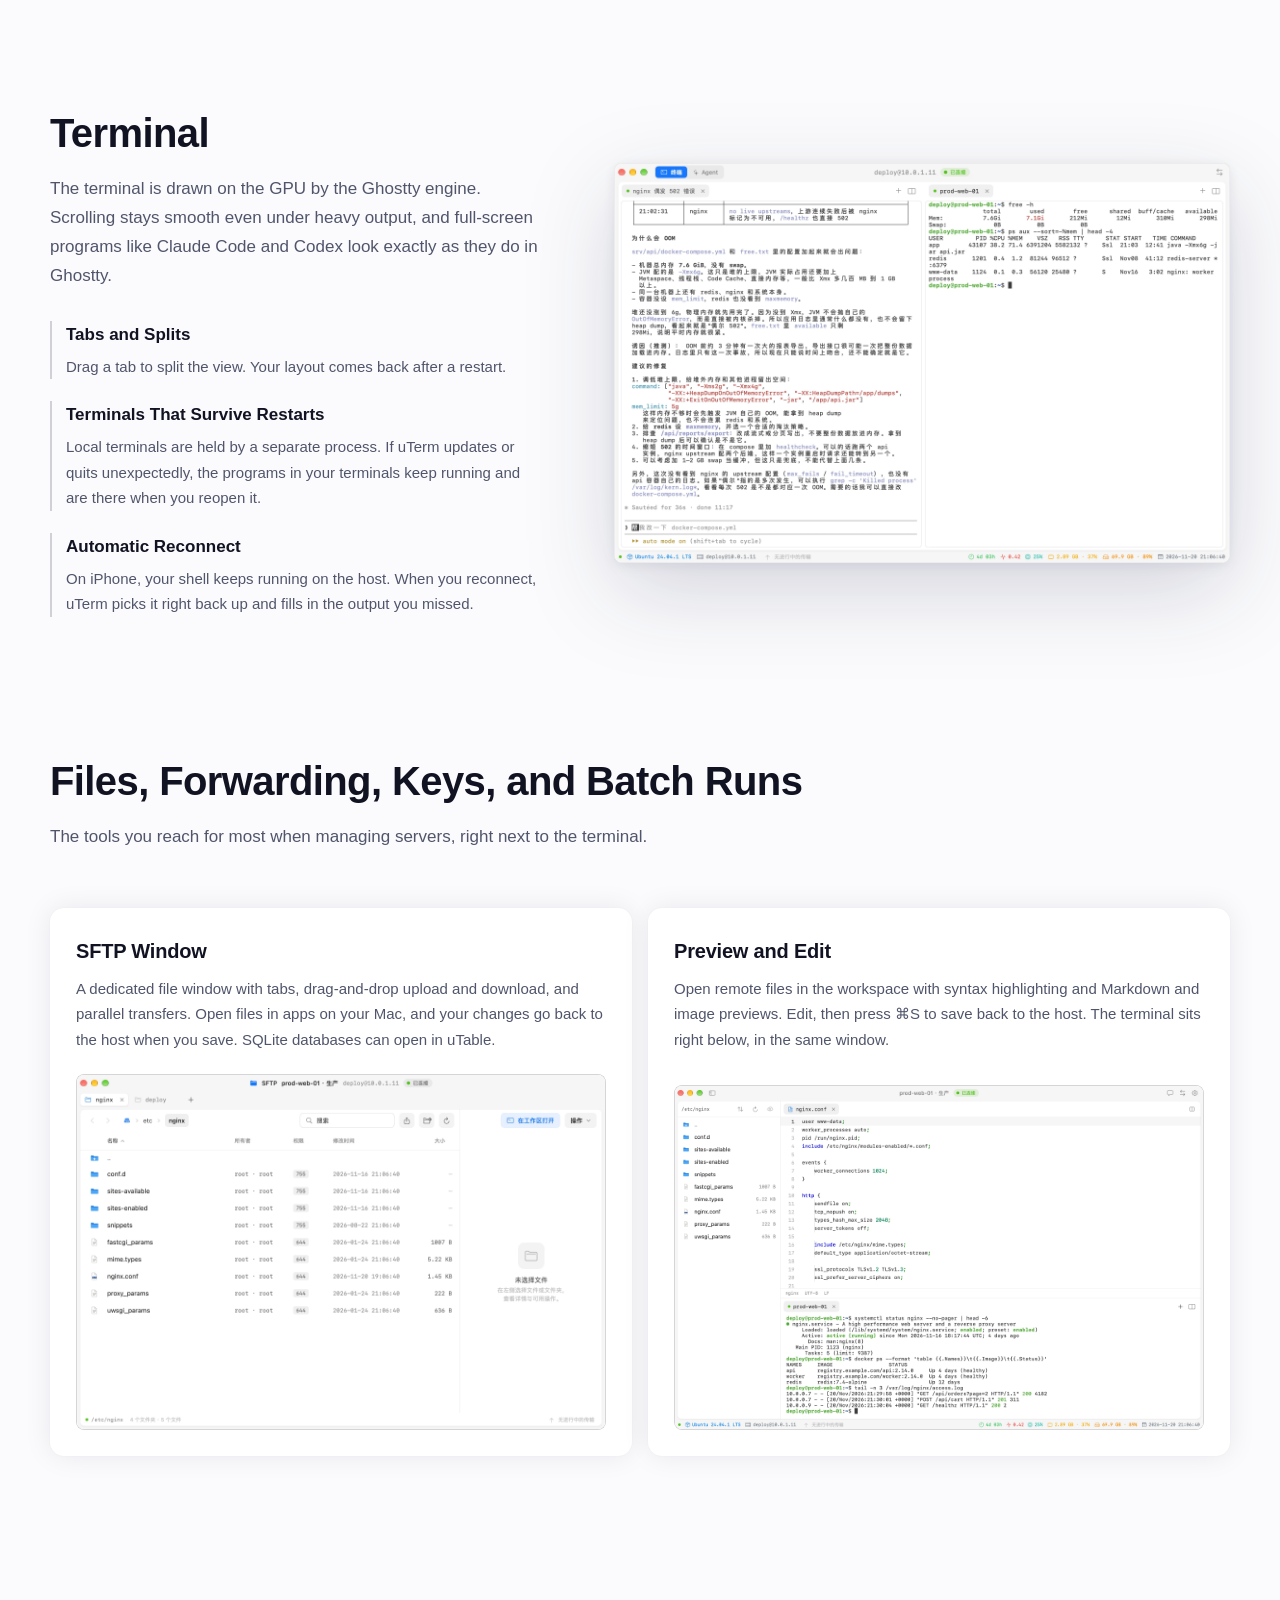
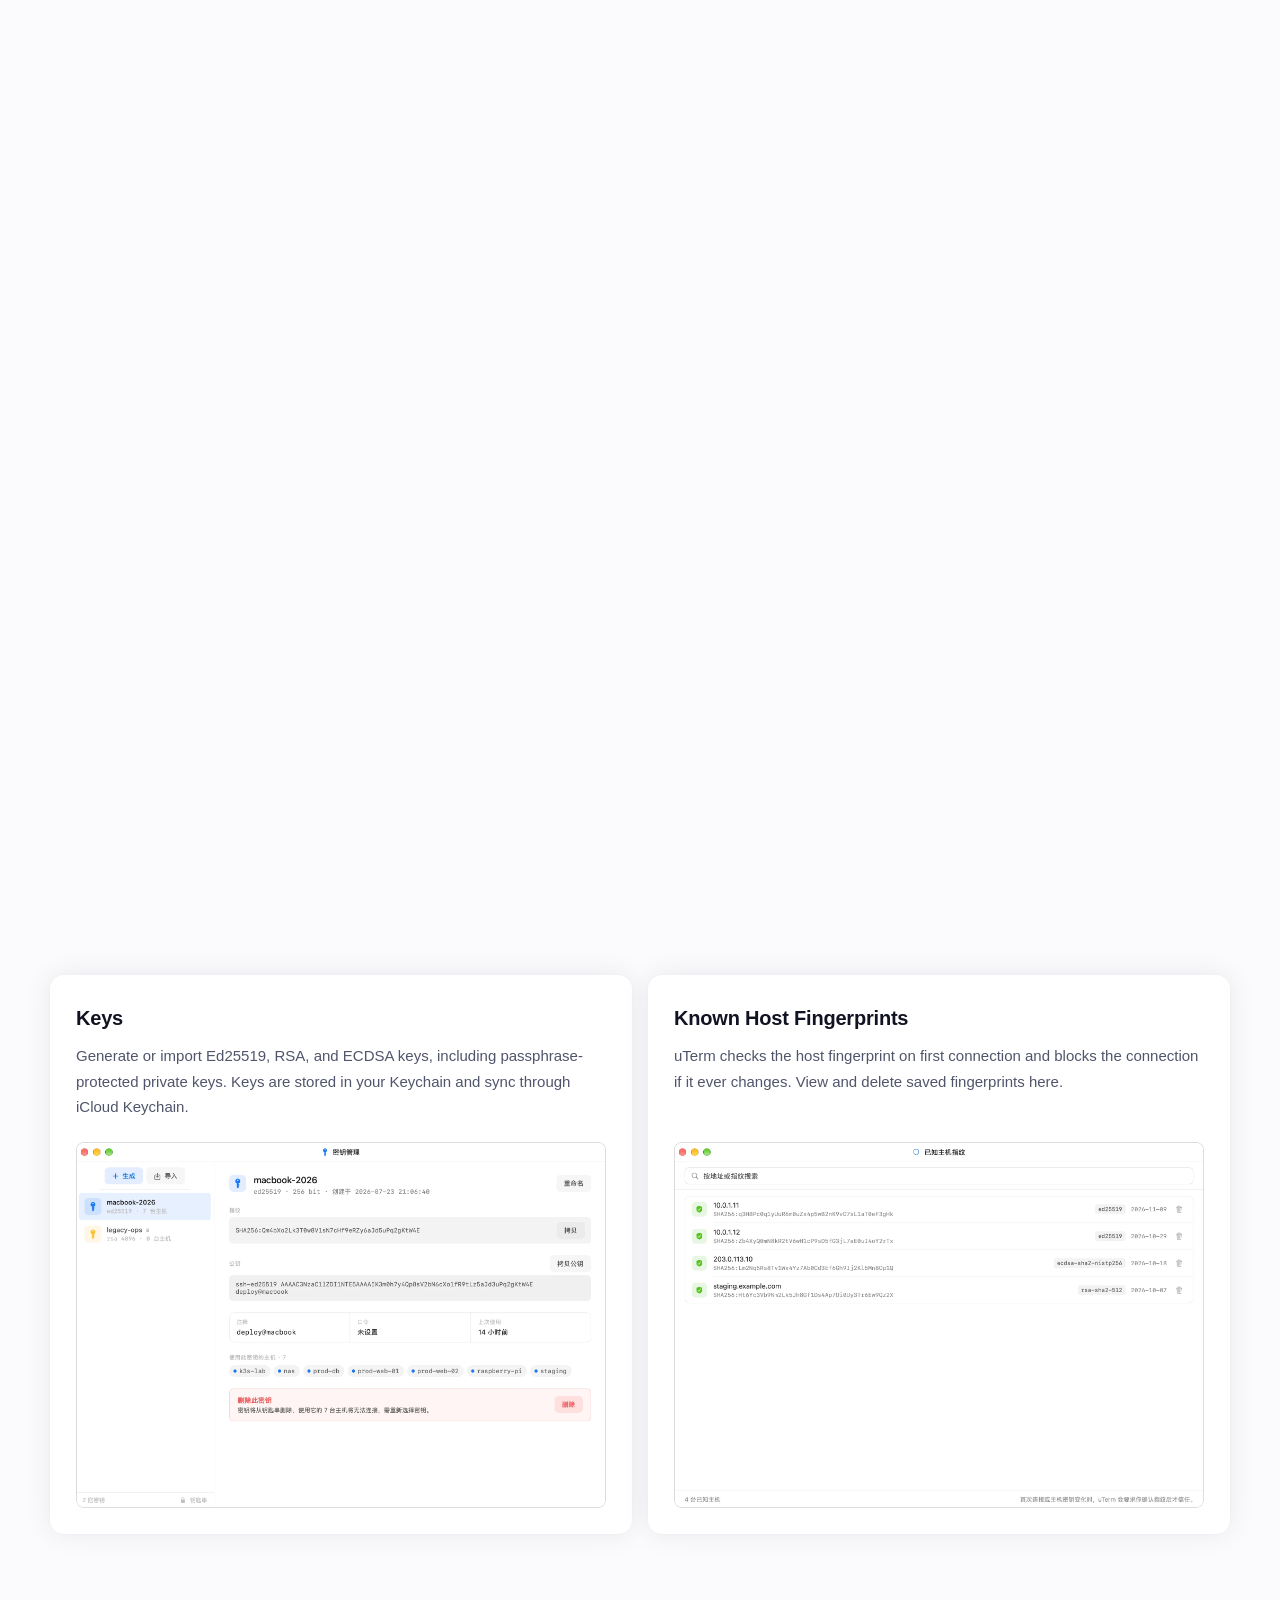
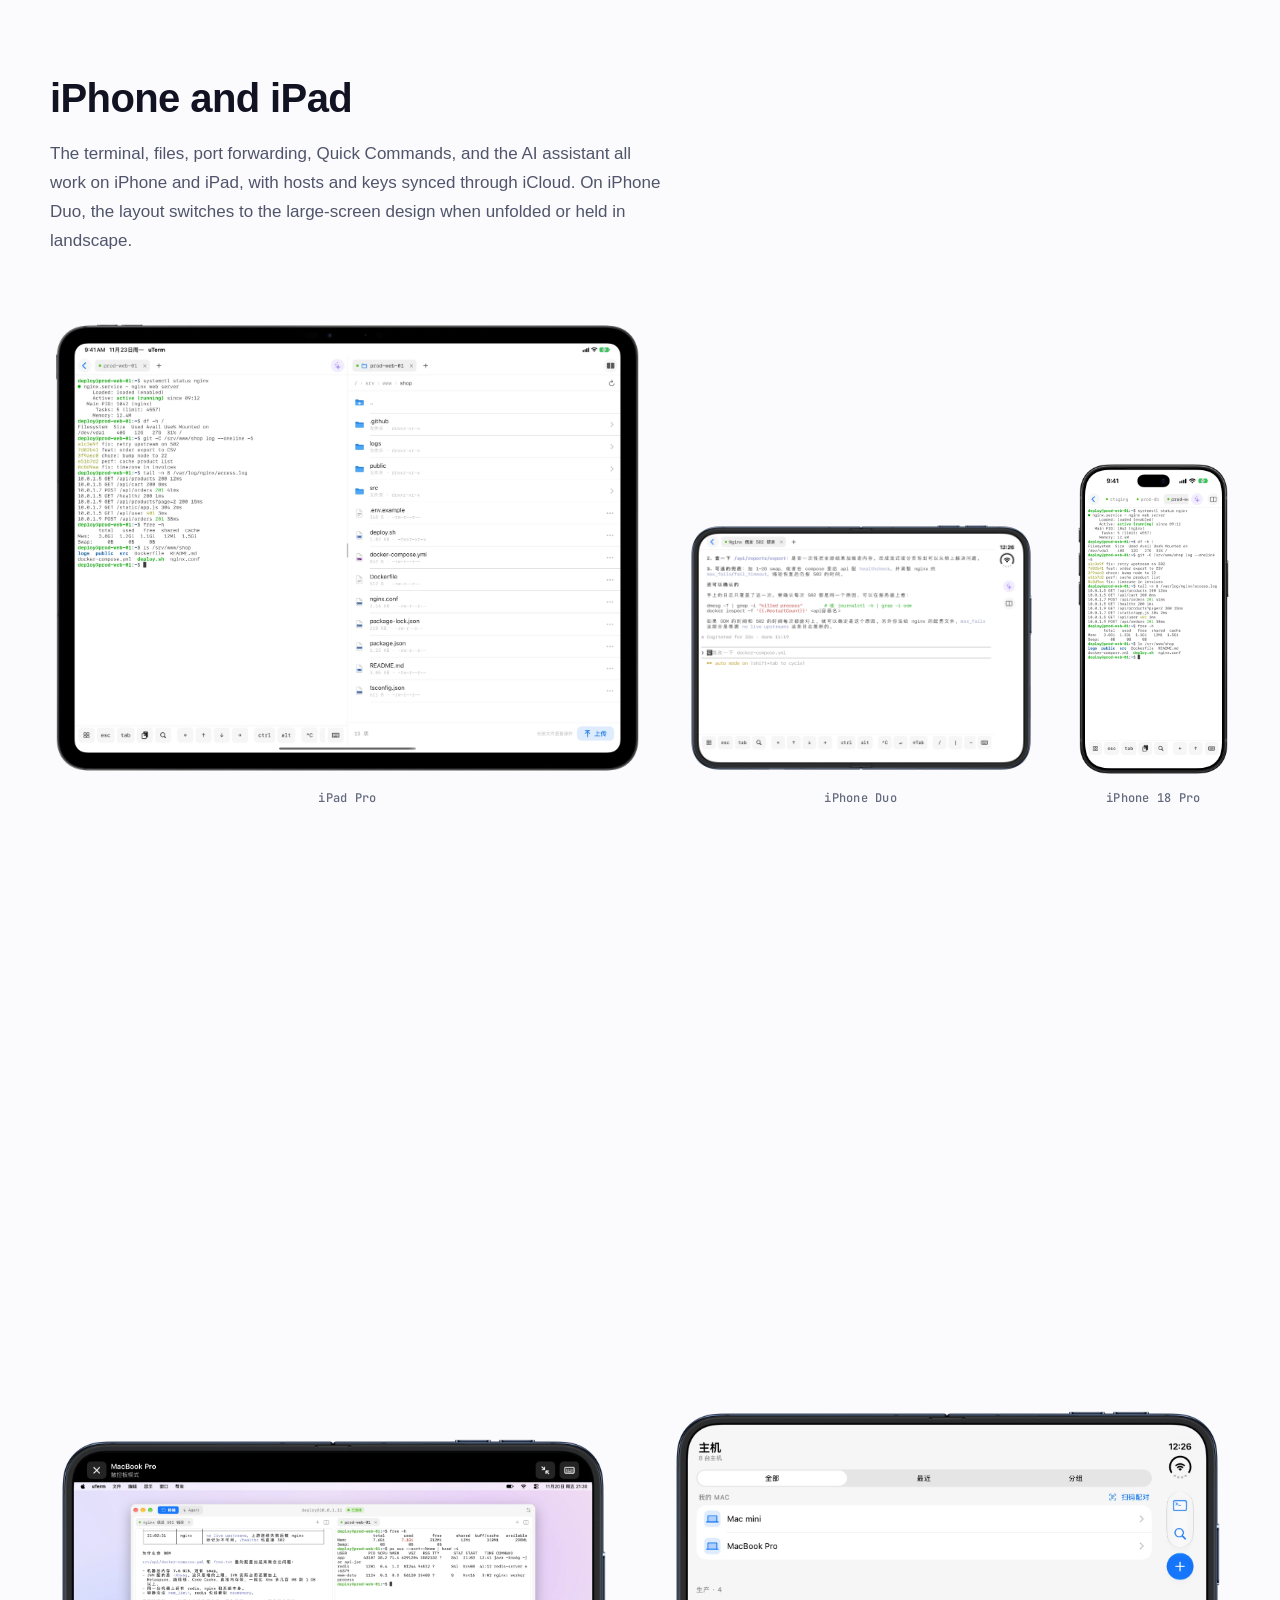
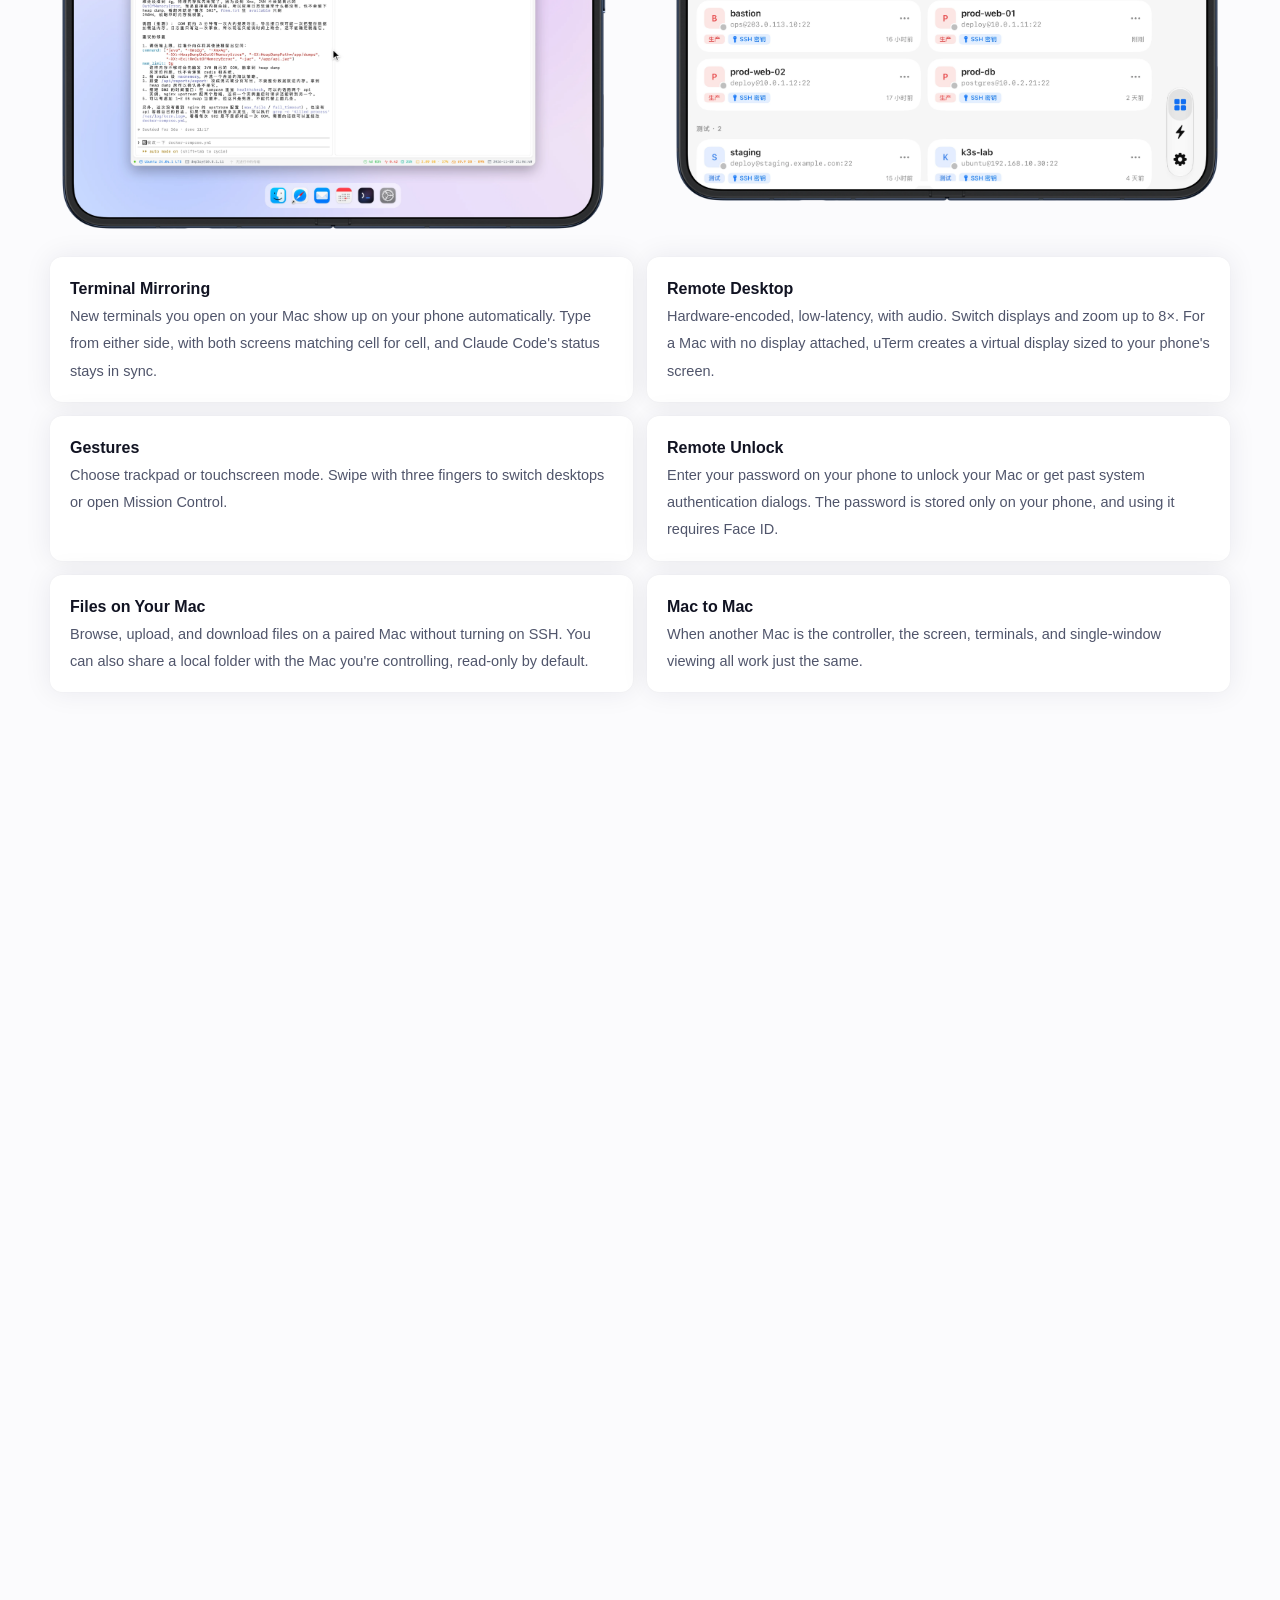
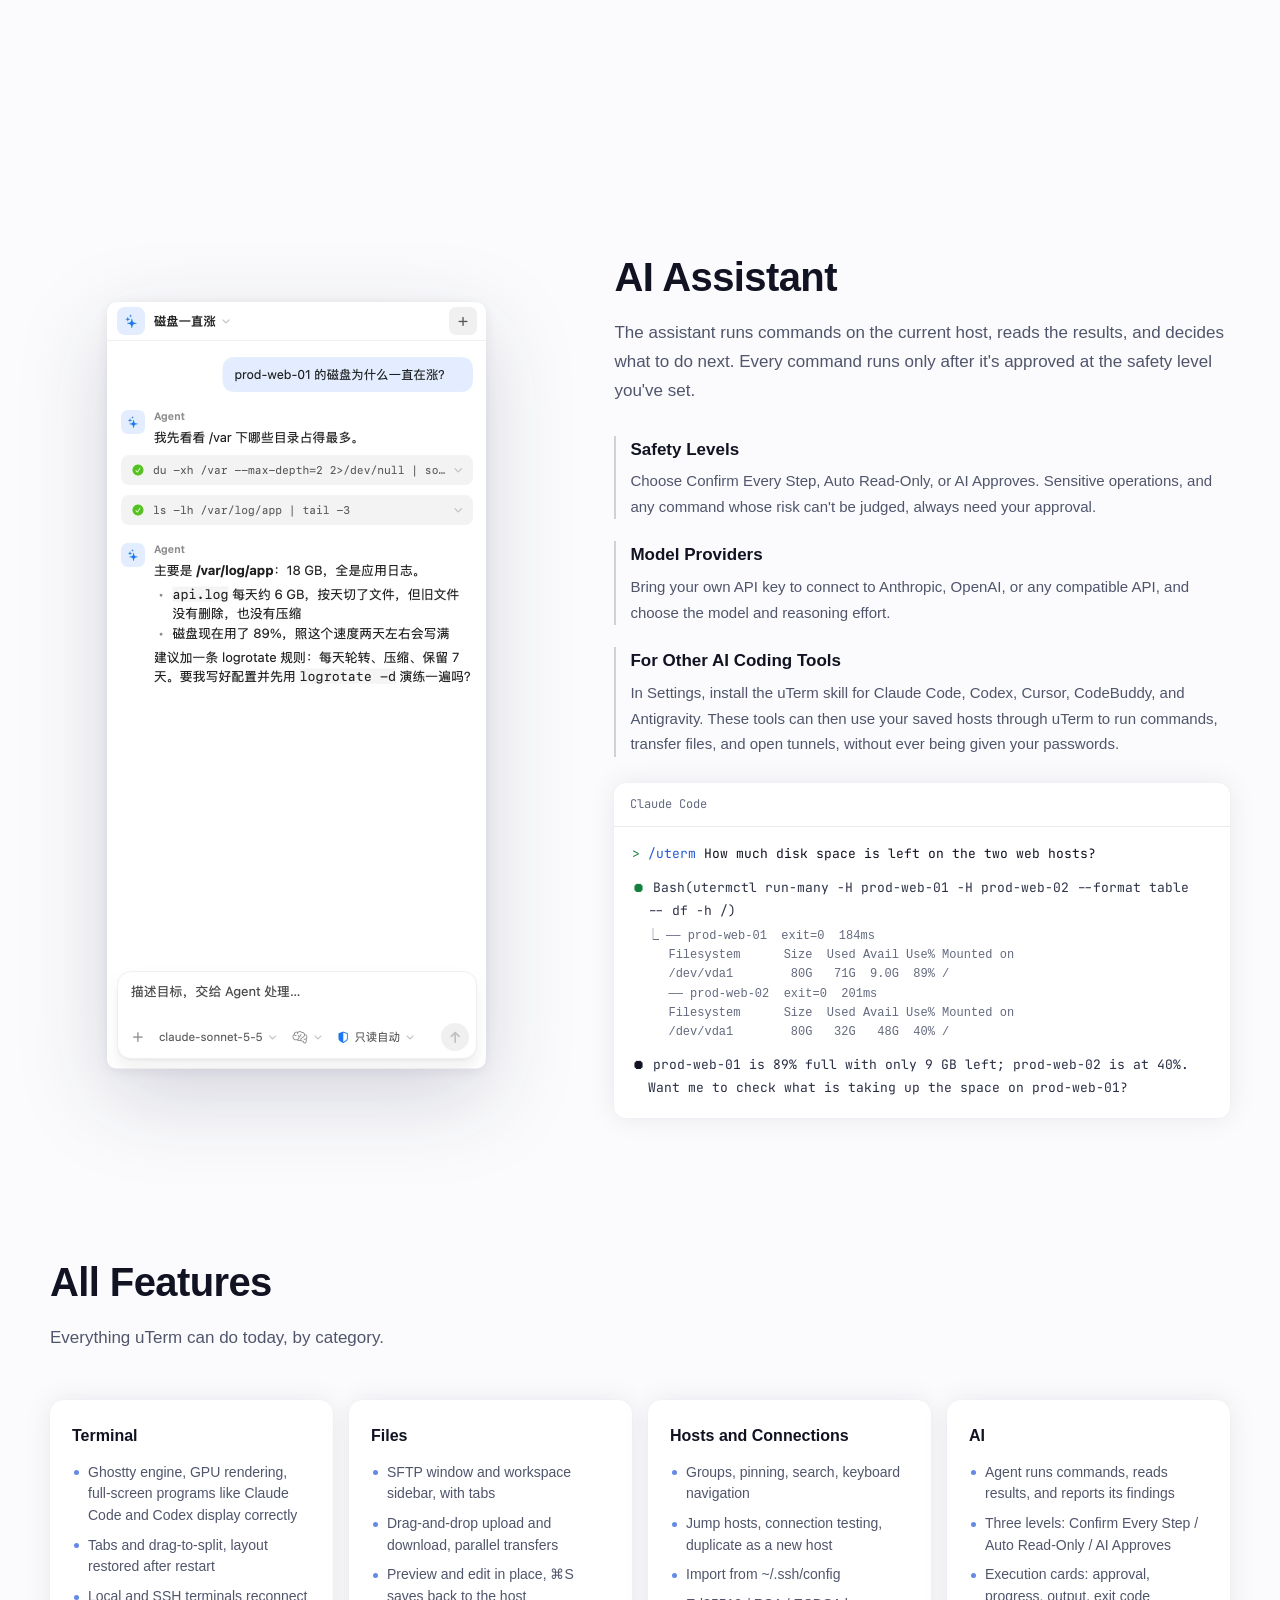
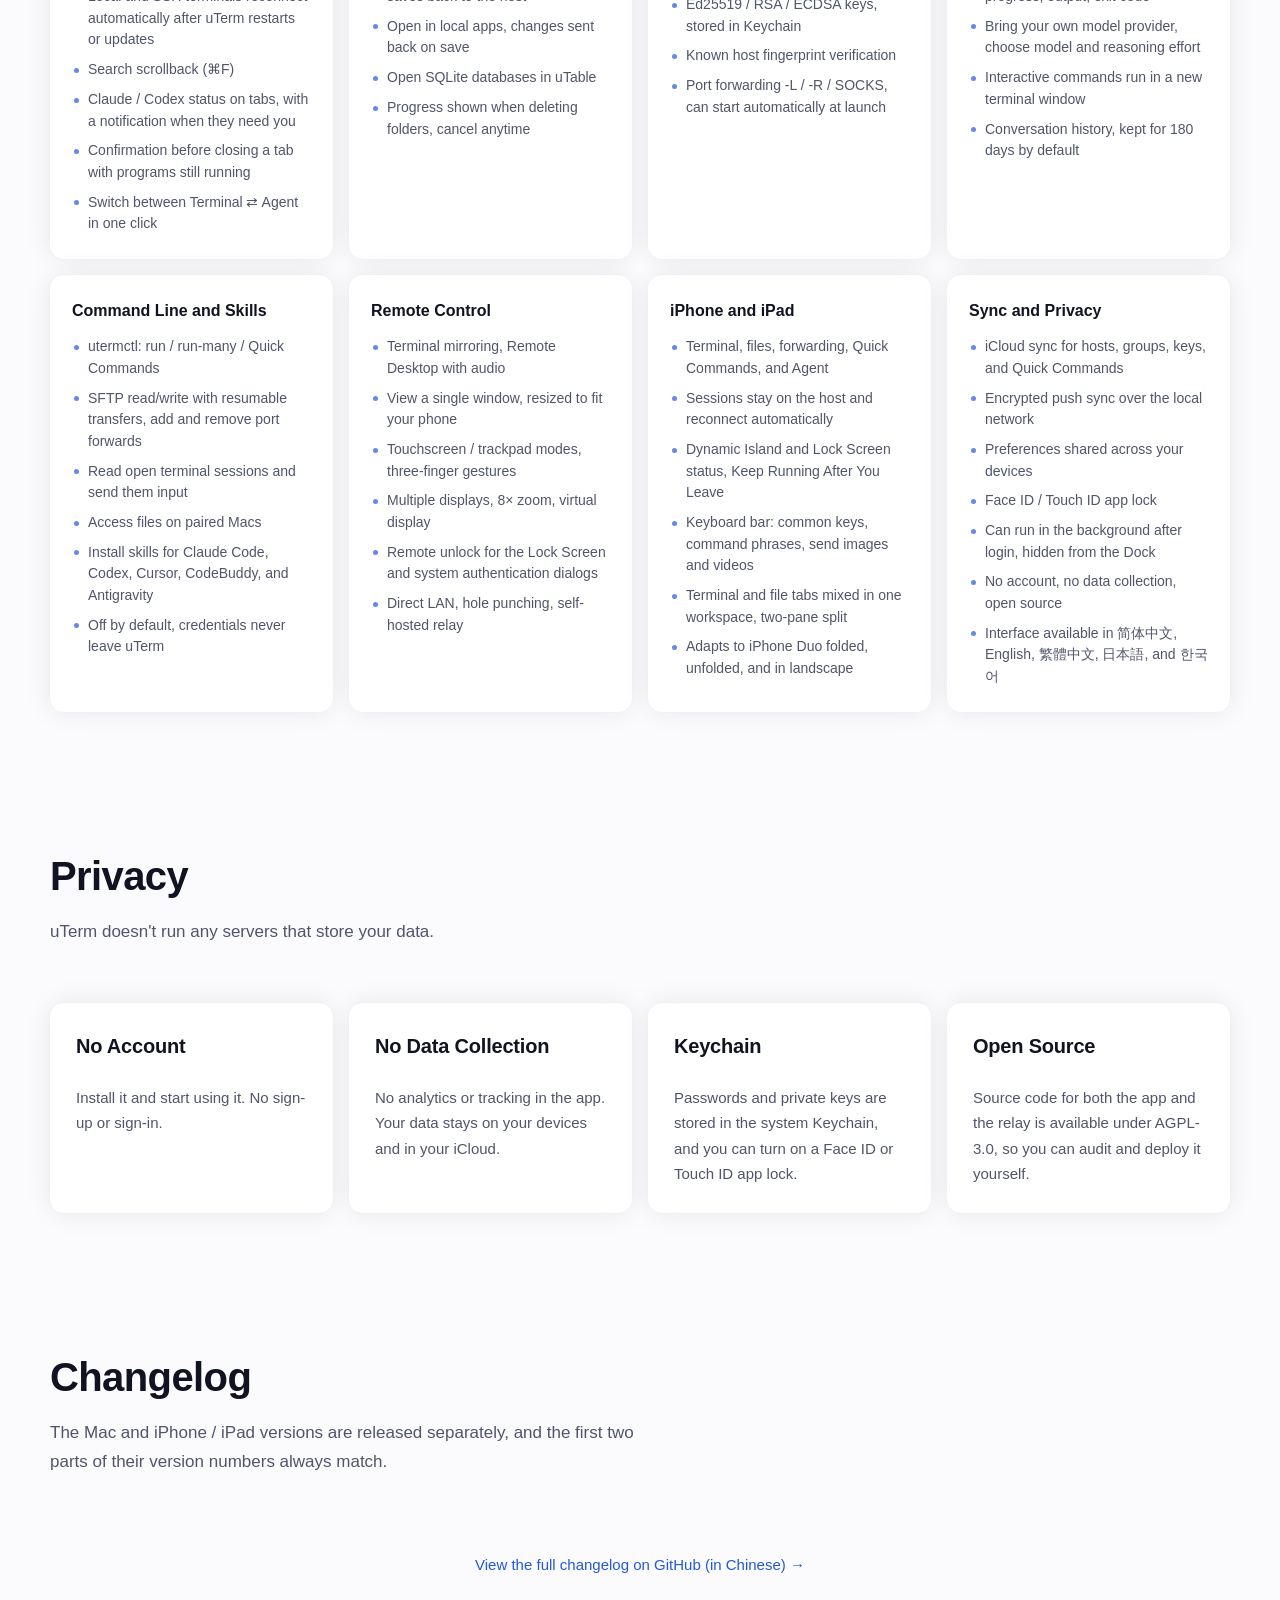
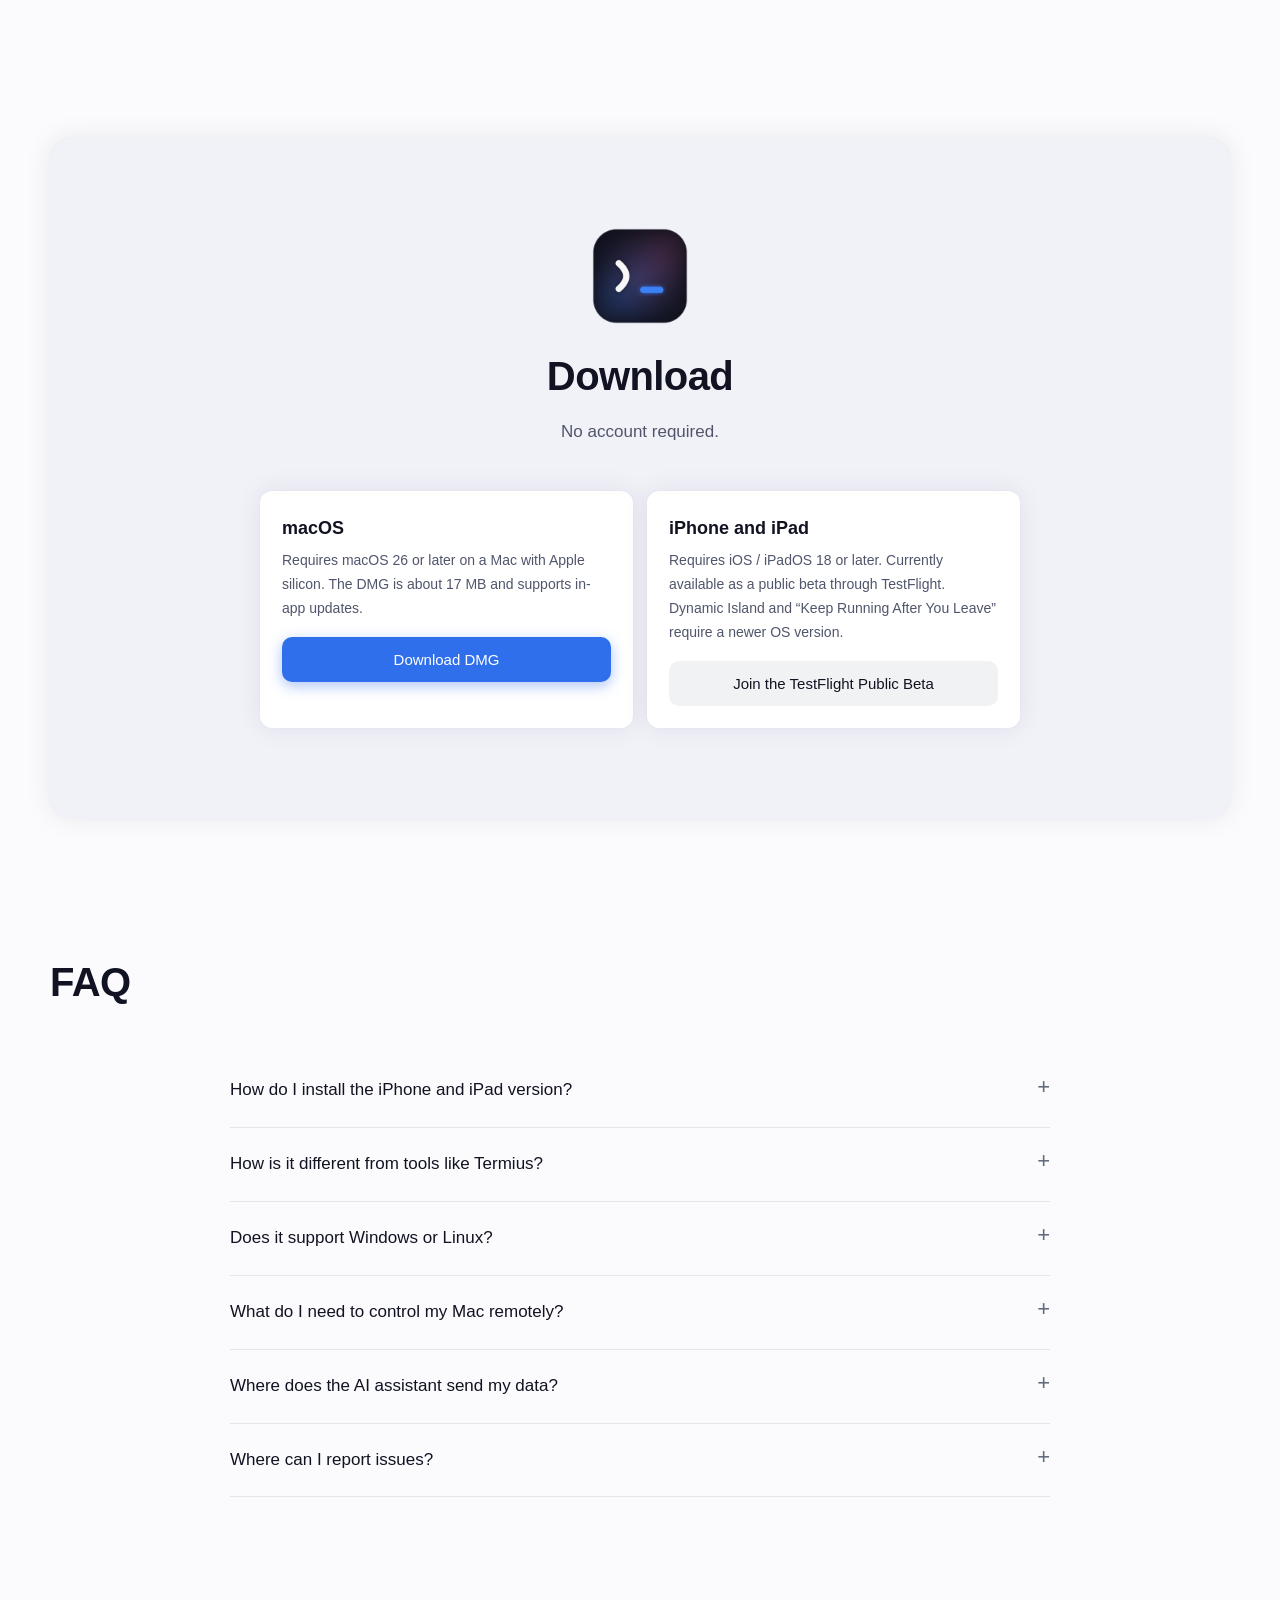
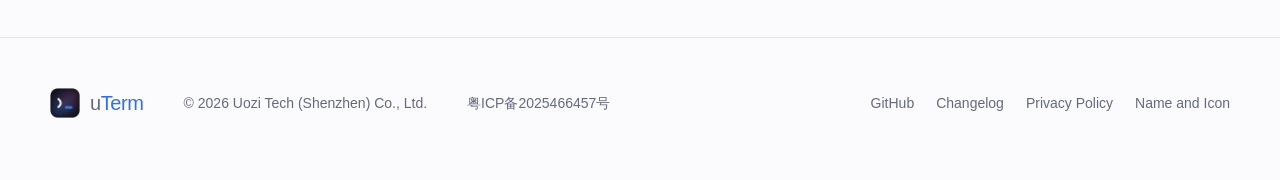
==== commit e32777d0: "「iPhone 与 iPad」补上 iPad 和 iPhone 18 Pro；AI 一段改成 /uterm 对话演示" ====
--- a/index.html
+++ b/index.html
@@ -51,7 +51,7 @@
   <link rel="preconnect" href="https://fonts.googleapis.com">
   <link rel="preconnect" href="https://fonts.gstatic.com" crossorigin>
   <link href="https://fonts.googleapis.com/css2?family=JetBrains+Mono:wght@400;500;700&display=swap" rel="stylesheet">
-  <link rel="stylesheet" href="styles.css?v=29">
+  <link rel="stylesheet" href="styles.css?v=30">
 </head>
 <body>
 
@@ -118,9 +118,9 @@
       </div>
 
       <div class="stage reveal">
-        <img class="shot" src="assets/shots/workspace-agent-light.webp?v=13" data-shot="workspace-agent" width="1600" height="1000"
+        <img class="shot" src="assets/shots/workspace-agent-light.webp?v=14" data-shot="workspace-agent" width="1600" height="1000"
              alt="uTerm 工作区窗口：左侧远程文件、中间终端、右侧 AI 助手">
-        <div class="phone"><img src="assets/shots/ios-terminal-light.webp?v=13" data-shot="ios-terminal" width="3093" height="2247"
+        <div class="phone"><img src="assets/shots/ios-terminal-light.webp?v=14" data-shot="ios-terminal" width="3093" height="2247"
              alt="iPhone Duo 上的 uTerm 终端与快捷键条"></div>
       </div>
     </div>
@@ -146,7 +146,7 @@
           </ul>
         </div>
         <div class="reveal">
-          <img class="shot" src="assets/shots/workspace-split-light.webp?v=13" data-shot="workspace-split" width="1600" height="1000"
+          <img class="shot" src="assets/shots/workspace-split-light.webp?v=14" data-shot="workspace-split" width="1600" height="1000"
                alt="终端左右分屏：一边是 Claude Code，一边在看内存">
         </div>
       </div>
@@ -164,35 +164,35 @@
       <div class="bento">
         <article class="card c-3 reveal">
           <div><h3>SFTP 窗口</h3><p>独立的文件窗口，支持多标签、拖放上传下载和多路并行传输。文件可用本机应用打开，保存后自动回传主机；SQLite 数据库可交给 uTable 打开。</p></div>
-          <div class="crop"><img src="assets/shots/sftp-window-light.webp?v=13" data-shot="sftp-window" alt="SFTP 窗口：两个标签，浏览 /etc/nginx"></div>
+          <div class="crop"><img src="assets/shots/sftp-window-light.webp?v=14" data-shot="sftp-window" alt="SFTP 窗口：两个标签，浏览 /etc/nginx"></div>
         </article>
         <article class="card c-3 reveal">
           <div><h3>预览与编辑</h3><p>在工作区中打开远程文件，支持语法高亮、Markdown 和图片预览，编辑后按 ⌘S 保存回主机。终端位于同一窗口下方。</p></div>
-          <div class="crop"><img src="assets/shots/workspace-preview-light.webp?v=13" data-shot="workspace-preview" alt="工作区里打开 nginx.conf，下方是终端"></div>
+          <div class="crop"><img src="assets/shots/workspace-preview-light.webp?v=14" data-shot="workspace-preview" alt="工作区里打开 nginx.conf，下方是终端"></div>
         </article>
         <article class="card c-3 reveal">
           <div><h3>端口转发</h3><p>支持本地、远程和 SOCKS 转发。所有主机的规则集中在一个面板里，可设为随 uTerm 启动自动建立。</p></div>
-          <div class="crop"><img src="assets/shots/forward-global-light.webp?v=13" data-shot="forward-global" alt="全局端口转发窗口"></div>
+          <div class="crop"><img src="assets/shots/forward-global-light.webp?v=14" data-shot="forward-global" alt="全局端口转发窗口"></div>
         </article>
         <article class="card c-3 reveal">
           <div><h3>多主机并行执行</h3><p>在选定的主机上同时执行同一条命令，每台的输出分格显示，可转到后台运行。某台出错时，可交给 AI 继续排查。</p></div>
-          <div class="crop"><img src="assets/shots/parallel-shell-light.webp?v=13" data-shot="parallel-shell" alt="并行执行窗口：六台主机的磁盘水位"></div>
+          <div class="crop"><img src="assets/shots/parallel-shell-light.webp?v=14" data-shot="parallel-shell" alt="并行执行窗口：六台主机的磁盘水位"></div>
         </article>
         <article class="card c-3 reveal">
           <div><h3>主机与分组</h3><p>按用途分组，支持跳板机。新建时可先测试连接，也可复制已有主机，或从 ~/.ssh/config 导入。</p></div>
-          <div class="crop"><img src="assets/shots/welcome-hosts-light.webp?v=13" data-shot="welcome-hosts" alt="欢迎窗口的主机列表"></div>
+          <div class="crop"><img src="assets/shots/welcome-hosts-light.webp?v=14" data-shot="welcome-hosts" alt="欢迎窗口的主机列表"></div>
         </article>
         <article class="card c-3 reveal">
           <div><h3>快捷命令</h3><p>保存常用命令并指定目标主机，执行记录保留 30 天。也可以只描述目标，由 AI 执行。</p></div>
-          <div class="crop"><img src="assets/shots/welcome-commands-light.webp?v=13" data-shot="welcome-commands" alt="欢迎窗口的快捷命令库"></div>
+          <div class="crop"><img src="assets/shots/welcome-commands-light.webp?v=14" data-shot="welcome-commands" alt="欢迎窗口的快捷命令库"></div>
         </article>
         <article class="card c-3 reveal">
           <div><h3>密钥</h3><p>生成或导入 Ed25519、RSA、ECDSA 密钥，支持带口令的私钥。密钥存放在钥匙串中，经 iCloud 钥匙串同步。</p></div>
-          <div class="crop"><img src="assets/shots/keys-light.webp?v=13" data-shot="keys" alt="密钥管理窗口"></div>
+          <div class="crop"><img src="assets/shots/keys-light.webp?v=14" data-shot="keys" alt="密钥管理窗口"></div>
         </article>
         <article class="card c-3 reveal">
           <div><h3>已知主机指纹</h3><p>首次连接时核对主机指纹，指纹变化时阻止连接。已保存的指纹可在此查看和删除。</p></div>
-          <div class="crop"><img src="assets/shots/known-hosts-light.webp?v=13" data-shot="known-hosts" alt="已知主机指纹列表"></div>
+          <div class="crop"><img src="assets/shots/known-hosts-light.webp?v=14" data-shot="known-hosts" alt="已知主机指纹列表"></div>
         </article>
       </div>
     </div>
@@ -201,29 +201,41 @@
   <!-- ========== iPhone 与 iPad ========== -->
   <section class="section" id="mobile">
     <div class="wrap">
-      <div class="split">
-        <div class="reveal">
-          <h2>iPhone 与 iPad</h2>
-          <p class="sub">终端、文件、端口转发、快捷命令和 AI 助手在 iPhone 与 iPad 上同样可用，主机和密钥经 iCloud 同步。iPhone Duo 展开或横握时按大屏排版。</p>
-          <ul class="points">
-            <li>
-              <div><h3>会话保留在主机上</h3><p>shell 由主机上的保持进程运行。切到后台、切换网络或 App 被系统结束后，回来时自动接回，并补上断开期间的输出。</p></div>
-            </li>
-            <li>
-              <div><h3>键盘条</h3><p>提供 esc、tab、ctrl 和方向键，可填入 claude、codex 等常用命令，并能把剪贴板或相册里的图片、视频发送给主机上的 AI 程序。</p></div>
-            </li>
-            <li>
-              <div><h3>灵动岛与后台运行</h3><p>Claude Code 等待确认、完成或出错时，状态显示在灵动岛和锁屏上。长按标签页选择「离开后继续运行」，切换到其他 App 后连接保持。</p></div>
-            </li>
-            <li>
-              <div><h3>标签页与分屏</h3><p>终端和文件标签页位于同一工作区，可拖动分成两栏；回滚内容支持查找。</p></div>
-            </li>
-          </ul>
-        </div>
-        <div class="reveal">
-          <div class="phone"><img src="assets/shots/ios-terminal-light.webp?v=13" data-shot="ios-terminal" width="3093" height="2247" alt="iPhone Duo 横握：终端里在跑 Claude Code"></div>
-        </div>
-      </div>
+      <div class="head reveal">
+        <h2>iPhone 与 iPad</h2>
+        <p class="sub">终端、文件、端口转发、快捷命令和 AI 助手在 iPhone 与 iPad 上同样可用，主机和密钥经 iCloud 同步。iPhone Duo 展开或横握时按大屏排版。</p>
+      </div>
+
+      <!-- 三台设备按真实大小的比例并排、底边对齐（Apple 的营销准则：多台设备一起出现时保持相对大小，互不遮挡）。 -->
+      <div class="lineup reveal">
+        <figure class="phone ipad">
+          <img src="assets/shots/ios-ipad-split-light.webp?v=14" data-shot="ios-ipad-split" width="1600" height="1227" loading="lazy" alt="iPad Pro 横握：终端和远程文件并排">
+          <figcaption>iPad Pro</figcaption>
+        </figure>
+        <figure class="phone duo">
+          <img src="assets/shots/ios-terminal-light.webp?v=14" data-shot="ios-terminal" width="3093" height="2247" loading="lazy" alt="iPhone Duo 横握：终端里在跑 Claude Code">
+          <figcaption>iPhone Duo</figcaption>
+        </figure>
+        <figure class="phone iphone">
+          <img src="assets/shots/ios-iphone-terminal-light.webp?v=14" data-shot="ios-iphone-terminal" width="900" height="1840" loading="lazy" alt="iPhone 18 Pro 上的 uTerm 终端与键盘条">
+          <figcaption>iPhone 18 Pro</figcaption>
+        </figure>
+      </div>
+
+      <ul class="points cols reveal">
+        <li>
+          <div><h3>会话保留在主机上</h3><p>shell 由主机上的保持进程运行。切到后台、切换网络或 App 被系统结束后，回来时自动接回，并补上断开期间的输出。</p></div>
+        </li>
+        <li>
+          <div><h3>键盘条</h3><p>提供 esc、tab、ctrl 和方向键，可填入 claude、codex 等常用命令，并能把剪贴板或相册里的图片、视频发送给主机上的 AI 程序。</p></div>
+        </li>
+        <li>
+          <div><h3>灵动岛与后台运行</h3><p>Claude Code 等待确认、完成或出错时，状态显示在灵动岛和锁屏上。长按标签页选择「离开后继续运行」，切换到其他 App 后连接保持。</p></div>
+        </li>
+        <li>
+          <div><h3>标签页与分屏</h3><p>终端和文件标签页位于同一工作区，可拖动分成两栏；回滚内容支持查找。</p></div>
+        </li>
+      </ul>
     </div>
   </section>
 
@@ -236,8 +248,8 @@
       </div>
 
       <div class="phones reveal">
-        <div class="phone"><img src="assets/shots/ios-remote-desktop-light.webp?v=13" data-shot="ios-remote-desktop" width="3093" height="2247" alt="iPhone Duo 横握：用远程桌面查看 Mac 的屏幕"></div>
-        <div class="phone"><img src="assets/shots/ios-hosts-light.webp?v=13" data-shot="ios-hosts" width="3093" height="2247" alt="iPhone Duo 横握：主机页上的「我的 Mac」"></div>
+        <div class="phone"><img src="assets/shots/ios-remote-desktop-light.webp?v=14" data-shot="ios-remote-desktop" width="3093" height="2247" alt="iPhone Duo 横握：用远程桌面查看 Mac 的屏幕"></div>
+        <div class="phone"><img src="assets/shots/ios-hosts-light.webp?v=14" data-shot="ios-hosts" width="3093" height="2247" alt="iPhone Duo 横握：主机页上的「我的 Mac」"></div>
       </div>
 
       <div class="feature-list reveal">
@@ -299,23 +311,24 @@
               <div><h3>供其他 AI 编程工具使用</h3><p>可在设置中为 Claude Code、Codex、Cursor、CodeBuddy 和 Antigravity 安装 uTerm 技能。这些工具通过 uTerm 使用已保存的主机执行命令、传输文件和建立隧道，无需获得密码。</p></div>
             </li>
           </ul>
-          <div class="code" data-i18n="skip">
-            <header>~/.claude/skills/uterm/SKILL.md</header>
-<pre><span class="cm">---</span>
-<span class="fl">name:</span> uterm
-<span class="fl">description:</span> 通过 uTerm 使用用户已保存的 SSH 主机：执行远程命令（单机 run、
-  多机并行 run-many、快捷命令）；经 SFTP 读写远程文件；新建、启停端口转发；
-  查看用户开着的终端会话 …
-<span class="cm">---</span>
-
-<span class="st"># 用 uTerm 操作远程主机</span>
-
-地址、密码、私钥、口令、跳板机配置全程留在 uTerm 和钥匙串里，
-你一个字节也拿不到，也不需要。</pre>
+          <!-- 在别的 AI 编程工具里用 uTerm 技能：一段对话的文字记录（命令和输出的格式照 utermctl 的真实输出写）。 -->
+          <div class="code chat">
+            <header data-i18n="skip">Claude Code</header>
+            <div class="chat-body">
+              <p class="chat-line chat-user"><span class="pr">&gt;</span> <span class="fl">/uterm</span> 两台 web 主机的磁盘还剩多少？</p>
+              <p class="chat-line chat-tool" data-i18n="skip"><span class="pr">⏺</span> Bash(utermctl run-many <span class="nb">-H prod-web-01</span> <span class="nb">-H prod-web-02</span> <span class="nb">--format table</span> <span class="nb">-- df -h /)</span></p>
+<pre data-i18n="skip">  ⎿ ── prod-web-01  exit=0  184ms
+     Filesystem      Size  Used Avail Use% Mounted on
+     /dev/vda1        80G   71G  9.0G  89% /
+     ── prod-web-02  exit=0  201ms
+     Filesystem      Size  Used Avail Use% Mounted on
+     /dev/vda1        80G   32G   48G  40% /</pre>
+              <p class="chat-line chat-reply"><span class="mk">⏺</span> prod-web-01 已用 89%，只剩 9 GB；prod-web-02 用了 40%。要我查一下 prod-web-01 上是什么占的空间吗？</p>
+            </div>
           </div>
         </div>
         <div class="reveal">
-          <img class="shot agent" src="assets/shots/agent-panel-light.webp?v=13" data-shot="agent-panel"
+          <img class="shot agent" src="assets/shots/agent-panel-light.webp?v=14" data-shot="agent-panel"
                alt="工作区右侧的 AI 助手：执行了两条命令并给出结论">
 
         </div>
@@ -461,6 +474,6 @@
   </div>
 </footer>
 
-<script src="main.js?v=29"></script>
+<script src="main.js?v=30"></script>
 </body>
 </html>
--- a/styles.css
+++ b/styles.css
@@ -356,6 +356,14 @@
 .code .pr { color: var(--green); }
 .code .fl { color: var(--blue-hi); }
 .code .st { color: var(--amber); }
+/* 对话记录（在 Claude Code 里用 /uterm）：提问、工具调用、输出、回答各一段；标记后面的折行缩进对齐。 */
+.code.chat .chat-body { padding: 16px 18px 18px; display: grid; gap: 12px; color: var(--code-text); }
+.code.chat .chat-line { margin: 0; padding-left: 2ch; text-indent: -2ch; overflow-wrap: anywhere; }
+.code.chat .chat-user { color: var(--text); }
+.code.chat .chat-tool { color: var(--text-2); }
+.code.chat pre { padding: 0; margin-top: -8px; color: var(--faint); font-size: 12px; line-height: 1.6; }
+.code.chat .mk { color: var(--text); }
+.code.chat .nb { white-space: nowrap; }   /* 一个选项连同它的值不拆开（连字符后面本来可以折行，会把 -H 拆成两半） */
 
 /* ---------- 全部功能 ---------- */
 .all-features { display: grid; gap: 16px; margin-top: 48px; }
@@ -391,7 +399,9 @@
 .platform { padding: 22px; border-radius: 12px; background: var(--card); box-shadow: var(--card-shadow); }
 .platform h3 { margin: 0; font-size: 18px; }
 .platform p { margin: 6px 0 16px; color: var(--muted); font-size: 14px; }
-.platform .btn { width: 100%; }
+/* 按钮文字长的语言（英文、日文）在很窄的屏上允许折行，不把卡片撑出屏幕。 */
+.platforms > * { min-width: 0; }
+.platform .btn { width: 100%; height: auto; min-height: 44px; padding-block: 10px; white-space: normal; text-align: center; }
 
 /* ---------- 更新日志 ---------- */
 .releases { display: grid; gap: 16px; margin: 48px auto 0; max-width: 820px; }
@@ -443,7 +453,7 @@
 /* ---------- 真实截图（来自 make gallery / iOS 画廊） ---------- */
 .shot { width: 100%; height: auto; display: block; filter: var(--shot-shadow); }
 .stage .shot { position: relative; }
-/* 机身：Apple 官方的 iPhone Duo 机模（展开、横握），已经合成在截图里（scripts/frame-duo.swift；整张 3093×2247，
+/* 机身：Apple 官方的 iPhone Duo 机模（展开、横握），已经合成在截图里（scripts/frame-device.swift；整张 3093×2247，
    其中屏幕 2853×2007，机身四周还留着约 1.7% 的透明边）。这里不再画边框。
    按 Apple 的营销准则原样摆：不加阴影和高光、不裁、不倾斜、不遮挡，机身不单独做动画，显示高度不小于 200px。 */
 .phone { position: relative; }
@@ -456,6 +466,28 @@
 @media (max-width: 720px) {
   .stage .phone { position: relative; right: auto; bottom: auto; width: max(86%, 280px); margin: -7% 0 0 auto; }
 }
+/* 「iPhone 与 iPad」：iPad Pro 13 英寸横握、iPhone Duo 展开横握、iPhone 18 Pro 竖握并排，底边对齐。
+   列宽按机身的真实宽度定（机模图的像素 ÷ 屏幕像素密度：iPad 3000px ÷ 264 ≈ 11.36 英寸，Duo 3093 ÷ 460 ≈ 6.72，
+   iPhone 1350 ÷ 460 ≈ 2.93；Duo 的像素密度按 iPhone 的算），所以三台的相对大小是对的。互不遮挡。 */
+.lineup { display: grid; grid-template-columns: 11.36fr 6.72fr 2.93fr; align-items: end; gap: clamp(14px, 3.4vw, 40px); margin-top: 64px; }
+.lineup figure { margin: 0; min-width: 0; }
+.lineup figcaption { margin-top: 14px; text-align: center; font: 500 12px/1.4 var(--mono); letter-spacing: .02em; color: var(--faint); white-space: nowrap; }
+/* 机身显示高度不能小于 200px（Duo 最矮，高 = 宽 × 0.726）：
+   ≥1024px 三台一行；520–1023px 两行，iPad 一行、Duo 和 iPhone 一行，仍按同一个比例（相对 iPad 的宽度 59.2% 与 25.8%）；
+   更窄的手机屏上一台一行，这时没法同时保持相对大小和 200px 的下限，取后者。 */
+@media (max-width: 1023px) {
+  /* 两列加列间距正好 100%：iPad 跨整行，三台才是同一个比例。 */
+  .lineup { grid-template-columns: 59.2% 25.8%; column-gap: 15%; row-gap: 40px; width: min(100%, 620px); margin-inline: auto; }
+  .lineup .ipad { grid-column: 1 / -1; }
+}
+@media (max-width: 519px) {
+  .lineup { grid-template-columns: 1fr; justify-items: center; row-gap: 32px; }
+  .lineup .duo { width: max(59.2%, 280px); }
+  .lineup .iphone { width: max(25.8%, 100px); }
+}
+.points.cols { margin-top: 56px; gap: 26px 40px; }
+@media (min-width: 720px) { .points.cols { grid-template-columns: repeat(2, 1fr); } }
+@media (min-width: 1080px) { .points.cols { grid-template-columns: repeat(4, 1fr); gap: 26px 32px; } }
 .phones { display: flex; justify-content: center; align-items: flex-end; gap: clamp(16px, 4vw, 56px); margin-top: 64px; }
 .phones { flex-wrap: wrap; }
 .phones .phone { width: min(520px, 100%); }
@@ -477,7 +509,7 @@
 .shot.agent { max-width: 379px; /* 裁出来的栏宽 758px，按 2x 显示才不糊 */ margin: 0 auto; border-radius: 10px; }
 
 /* 网格里的长内容不撑宽 */
-.split > *, .split > * > *, .bento > *, .feature-list > *, .winmode > * { min-width: 0; }
+.split > *, .split > * > *, .bento > *, .feature-list > *, .winmode > *, .points.cols > * { min-width: 0; }
 
 @media (prefers-reduced-motion: reduce) {
   html { scroll-behavior: auto; }
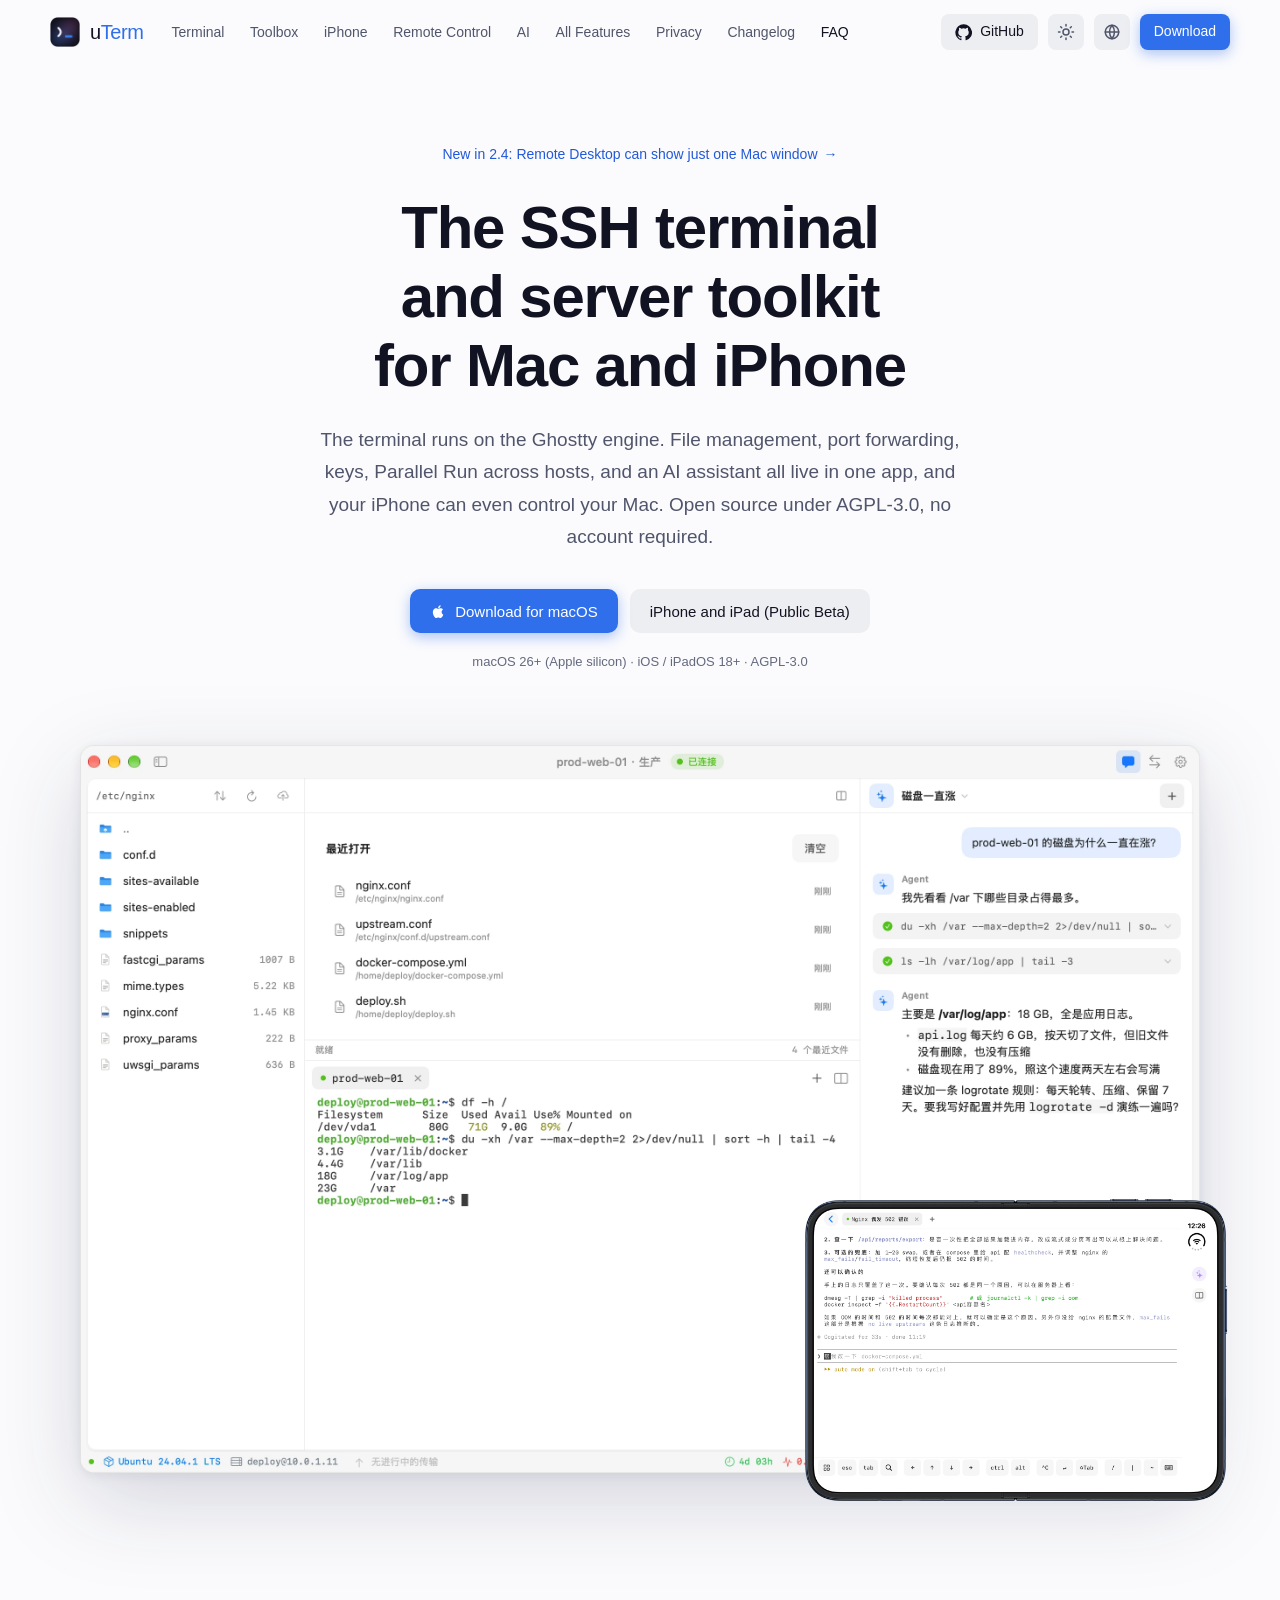
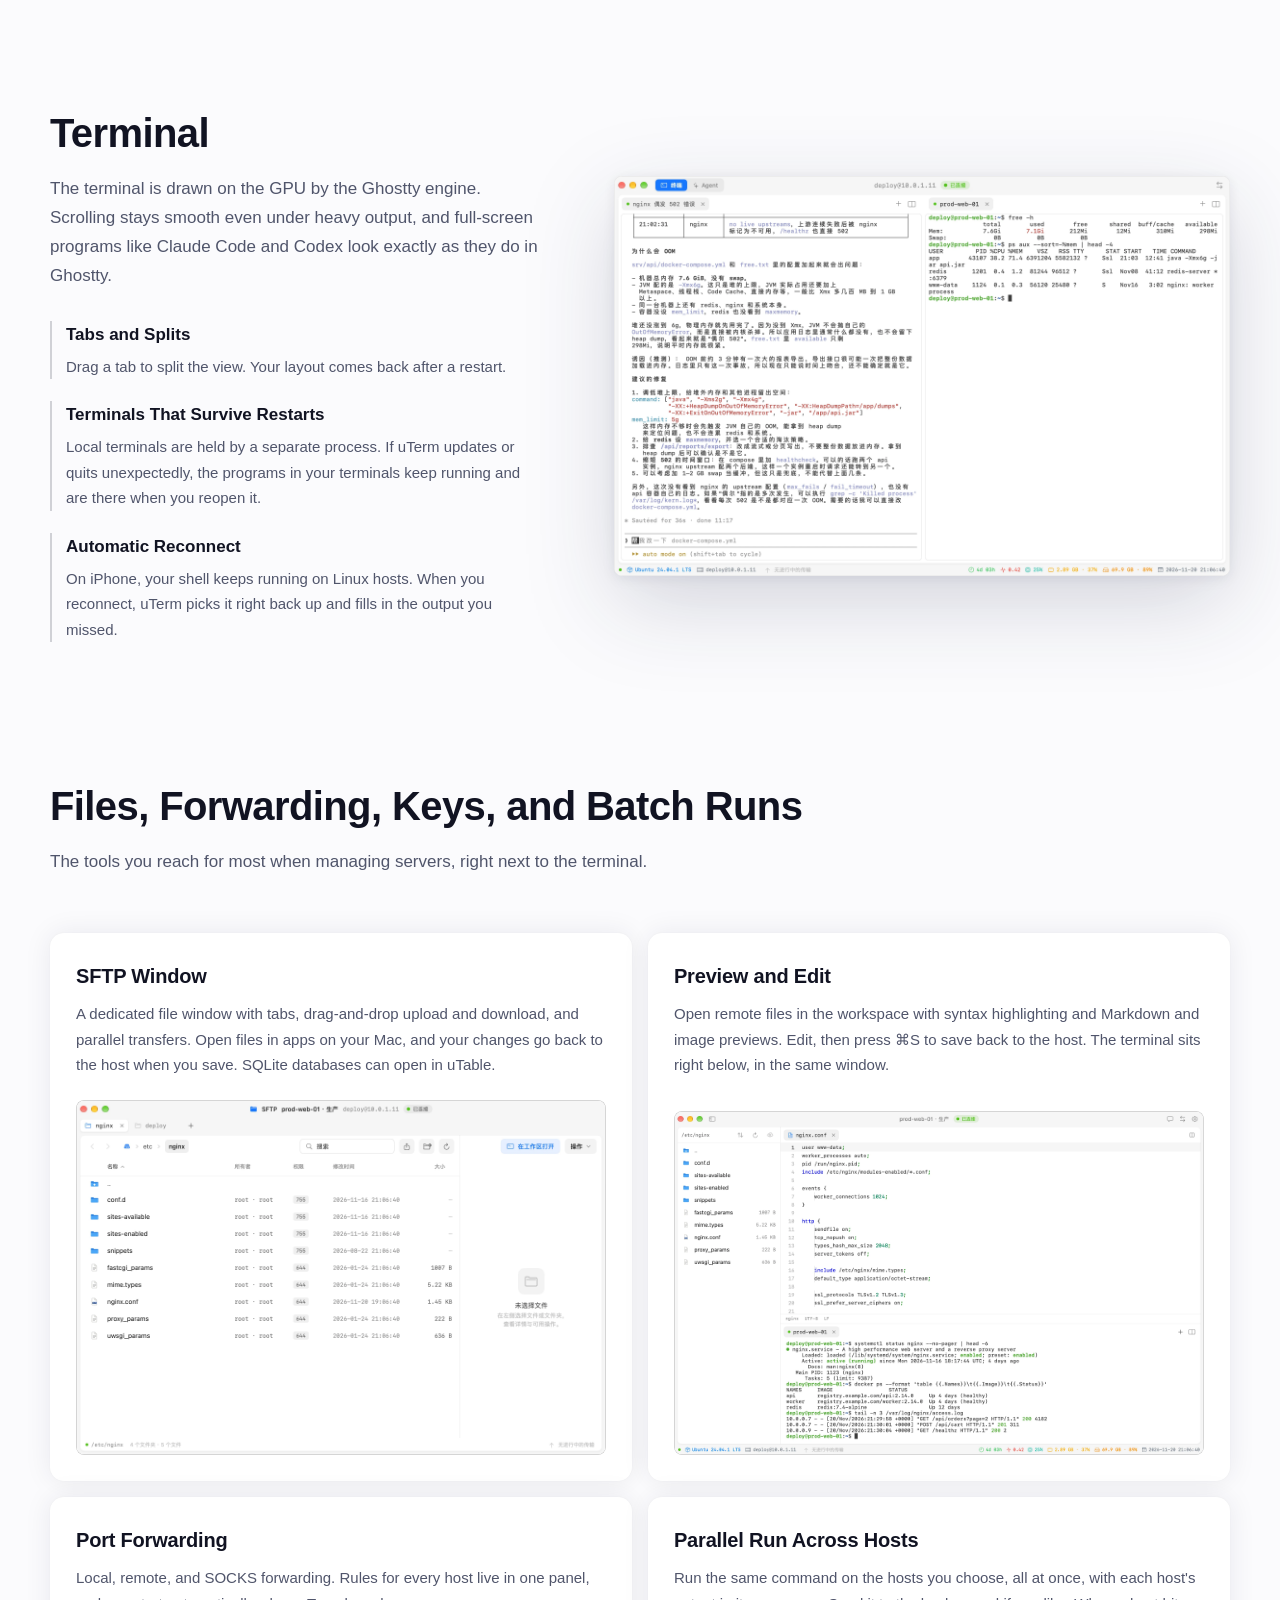
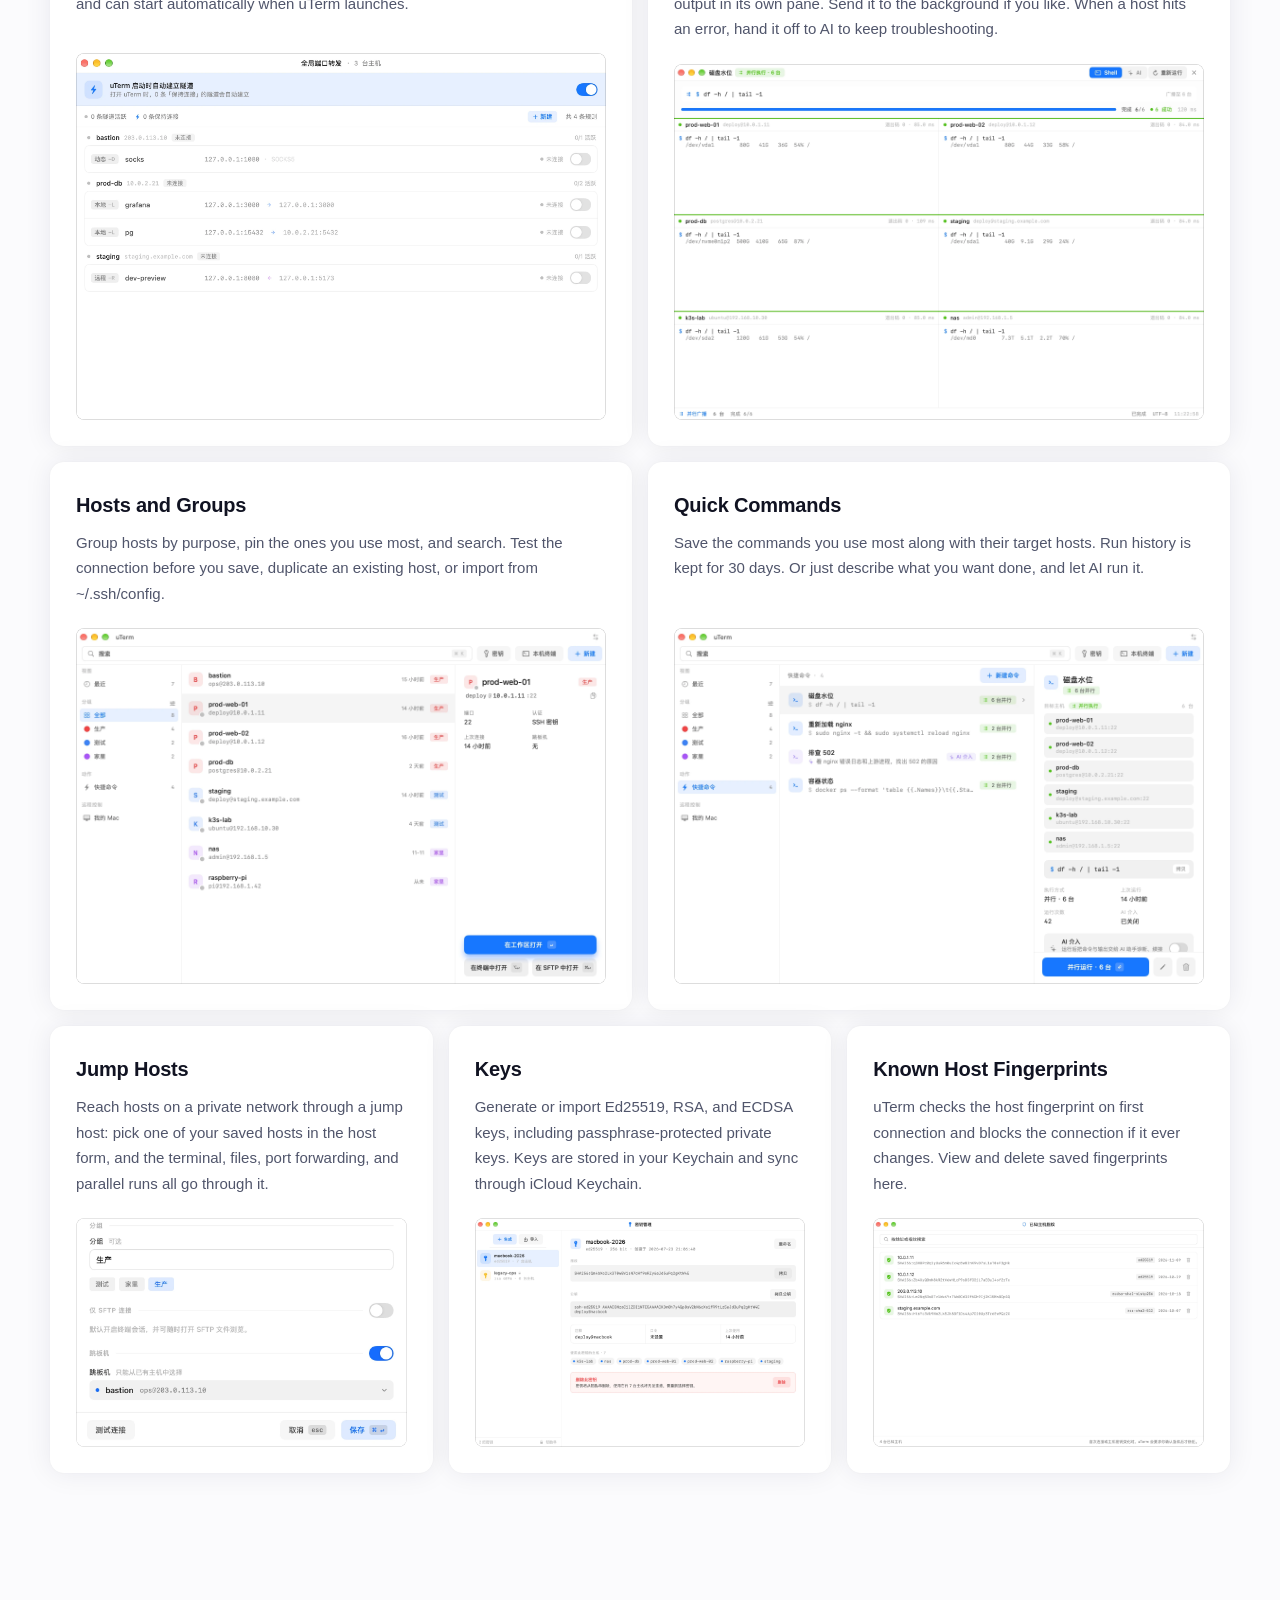
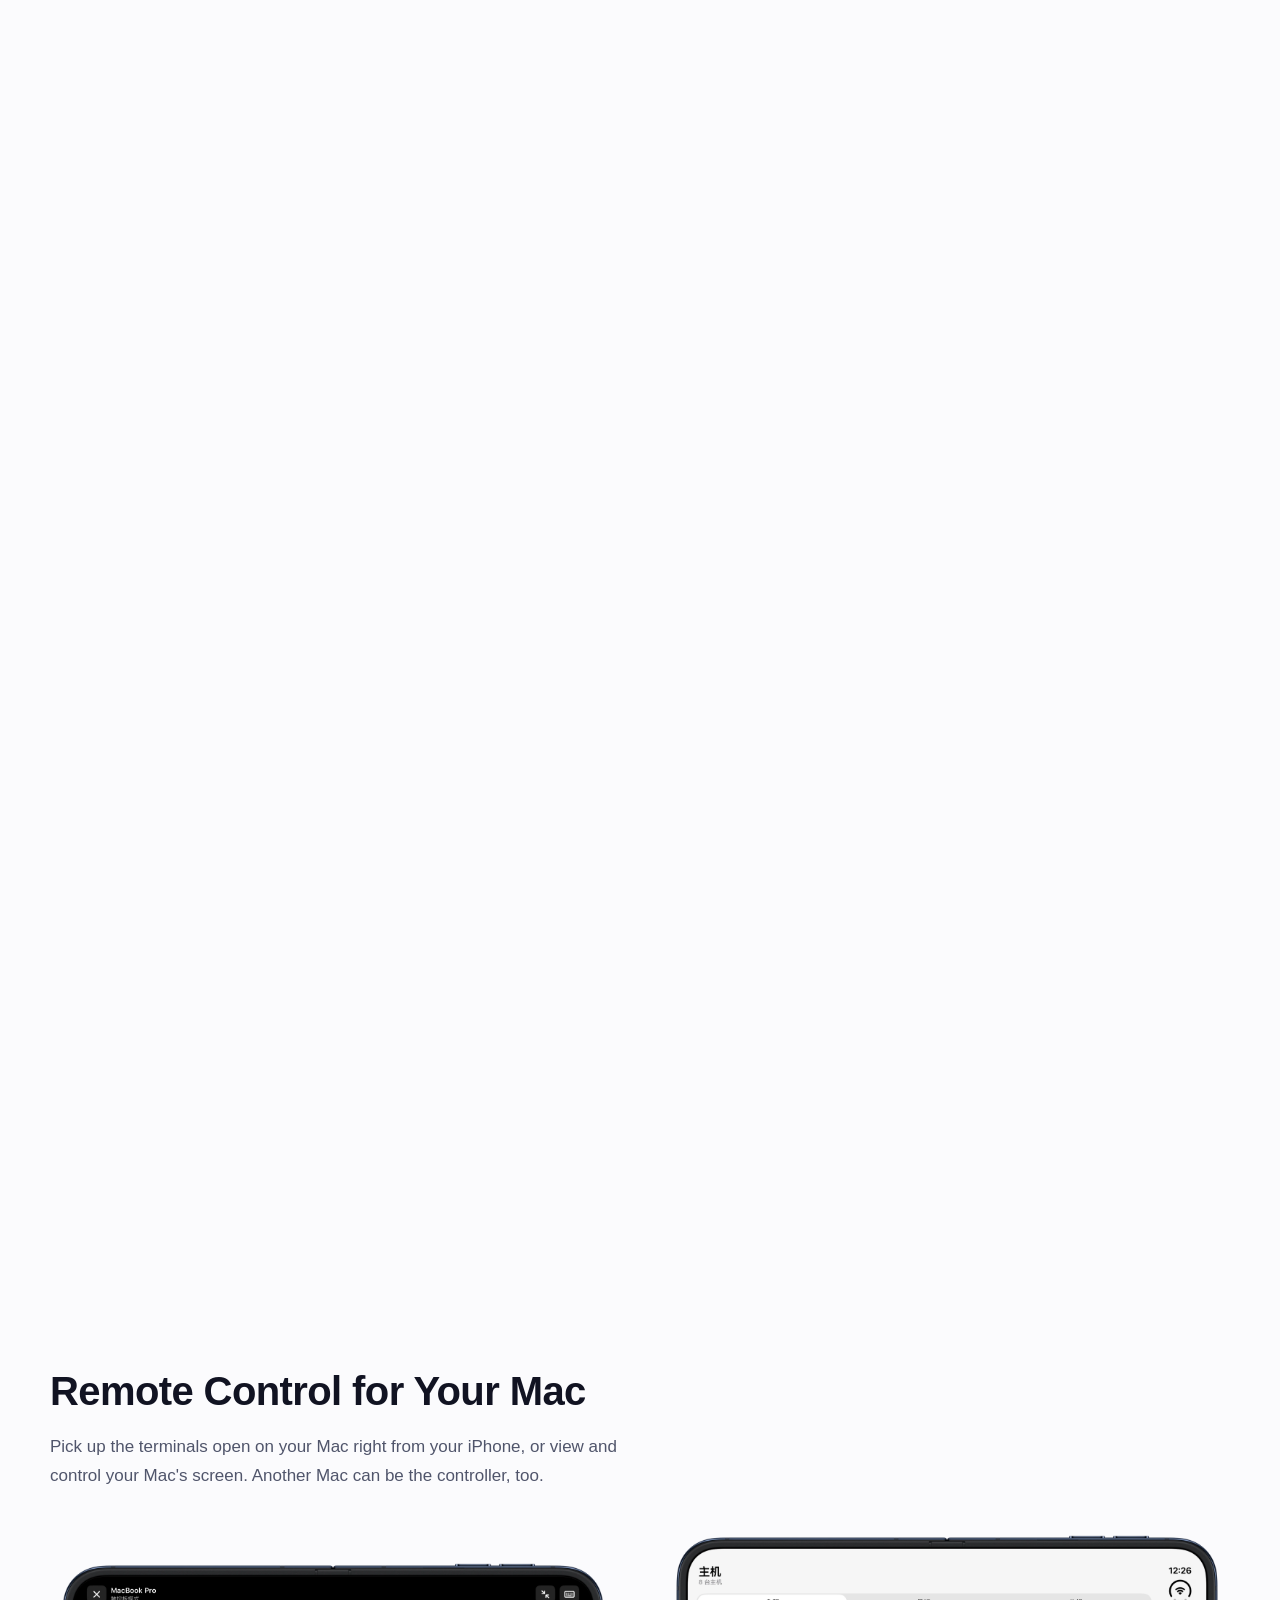
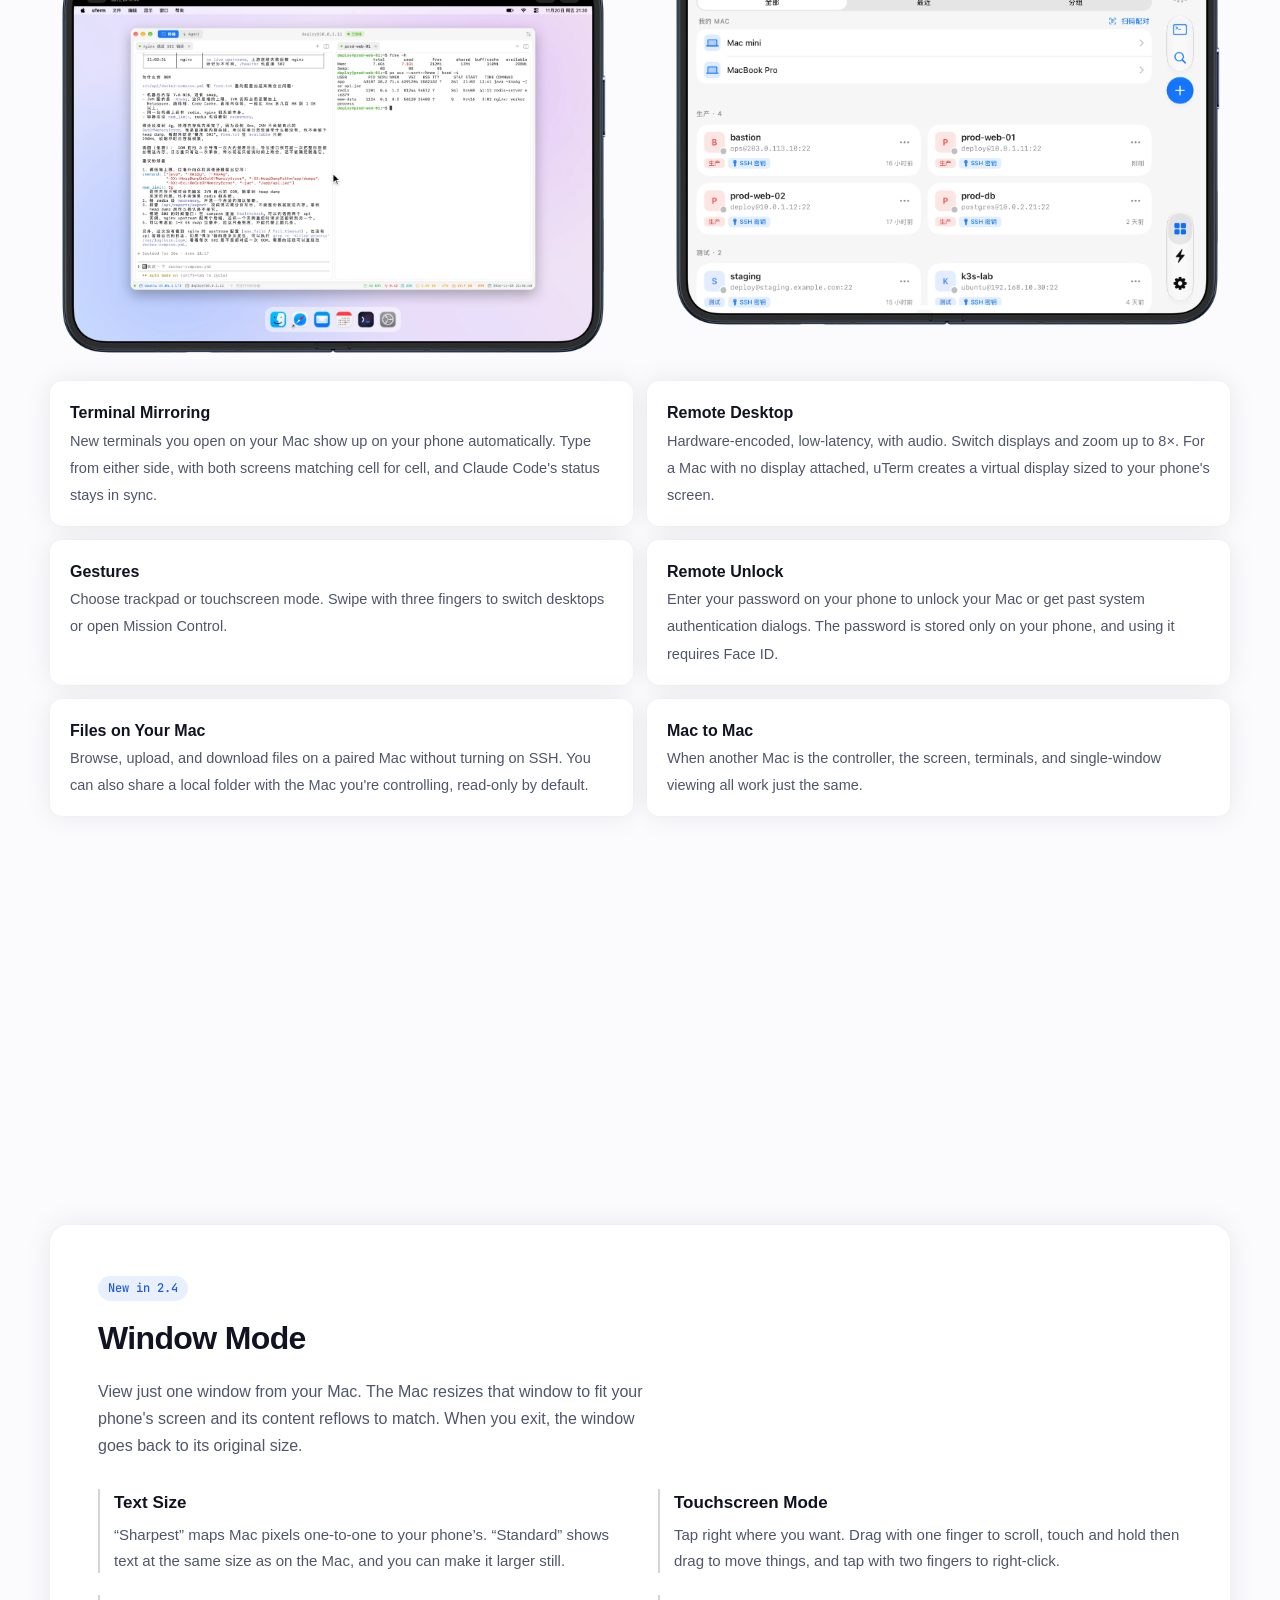
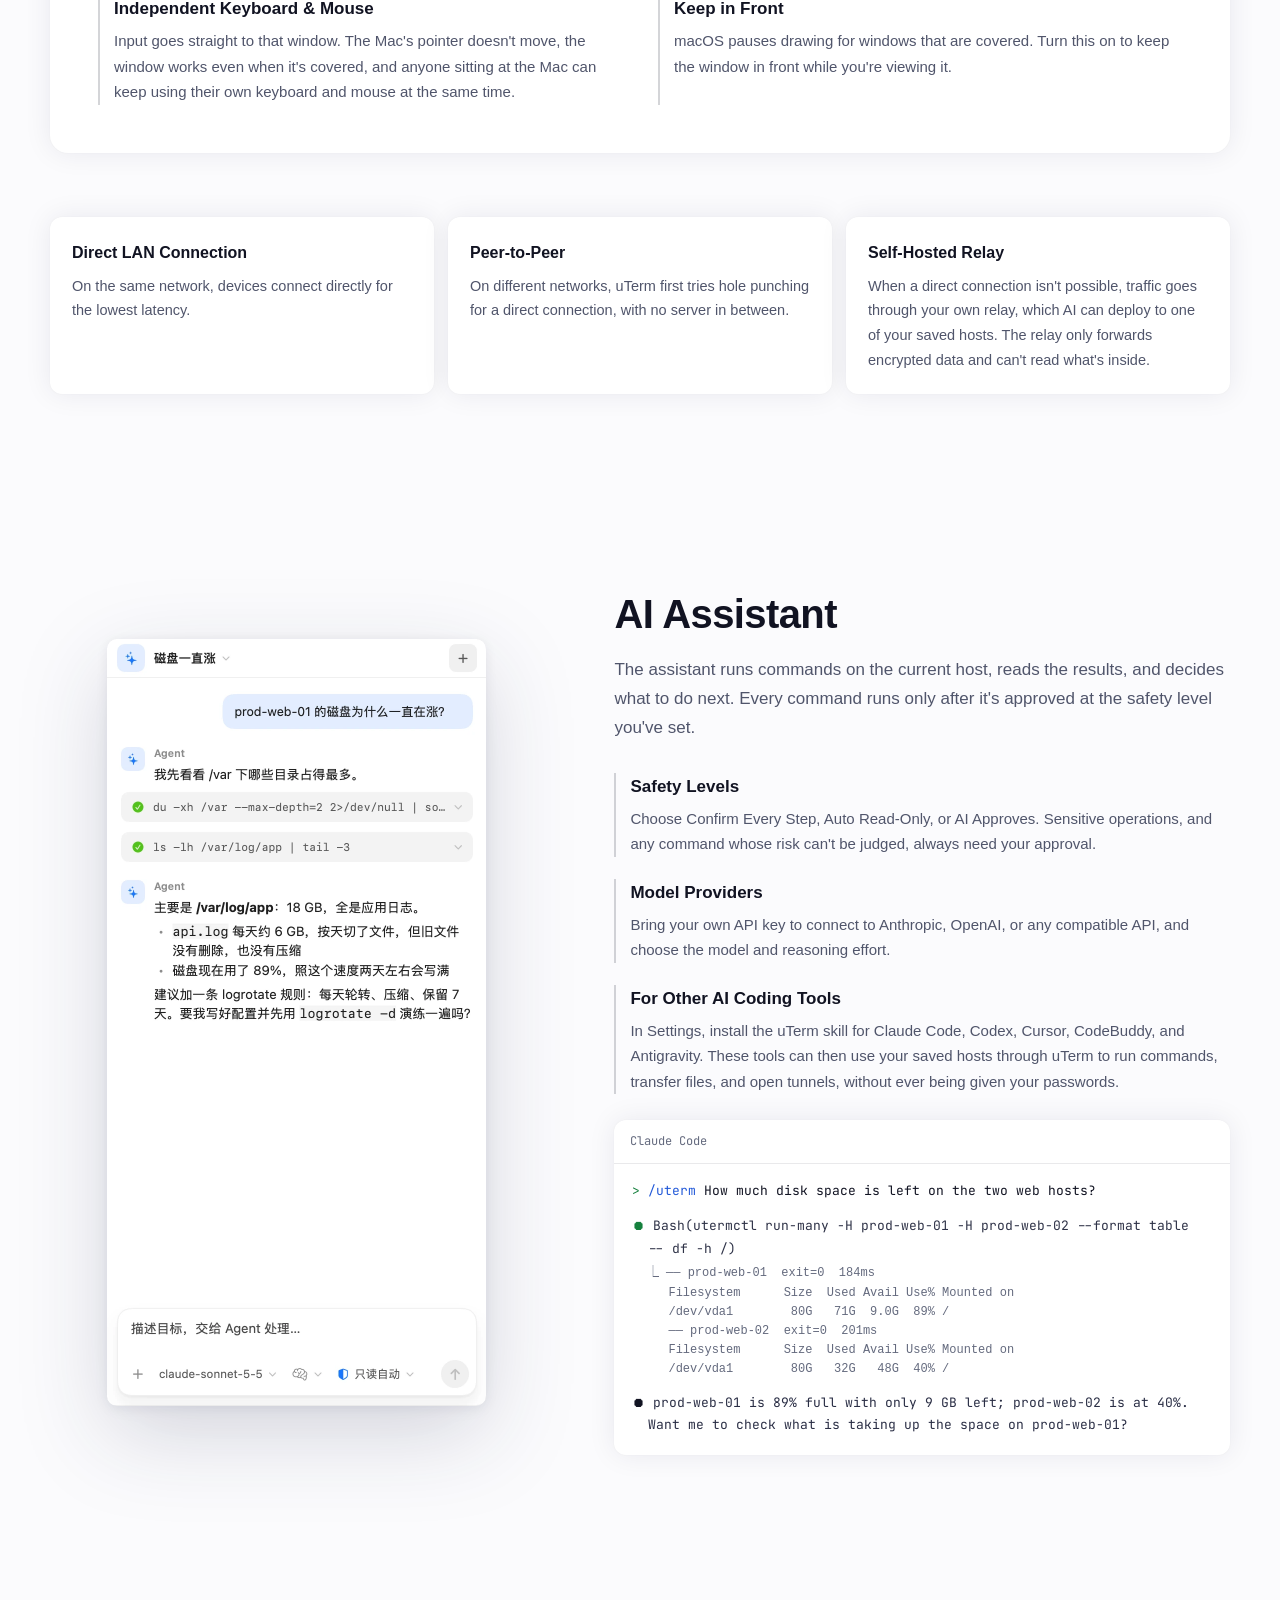
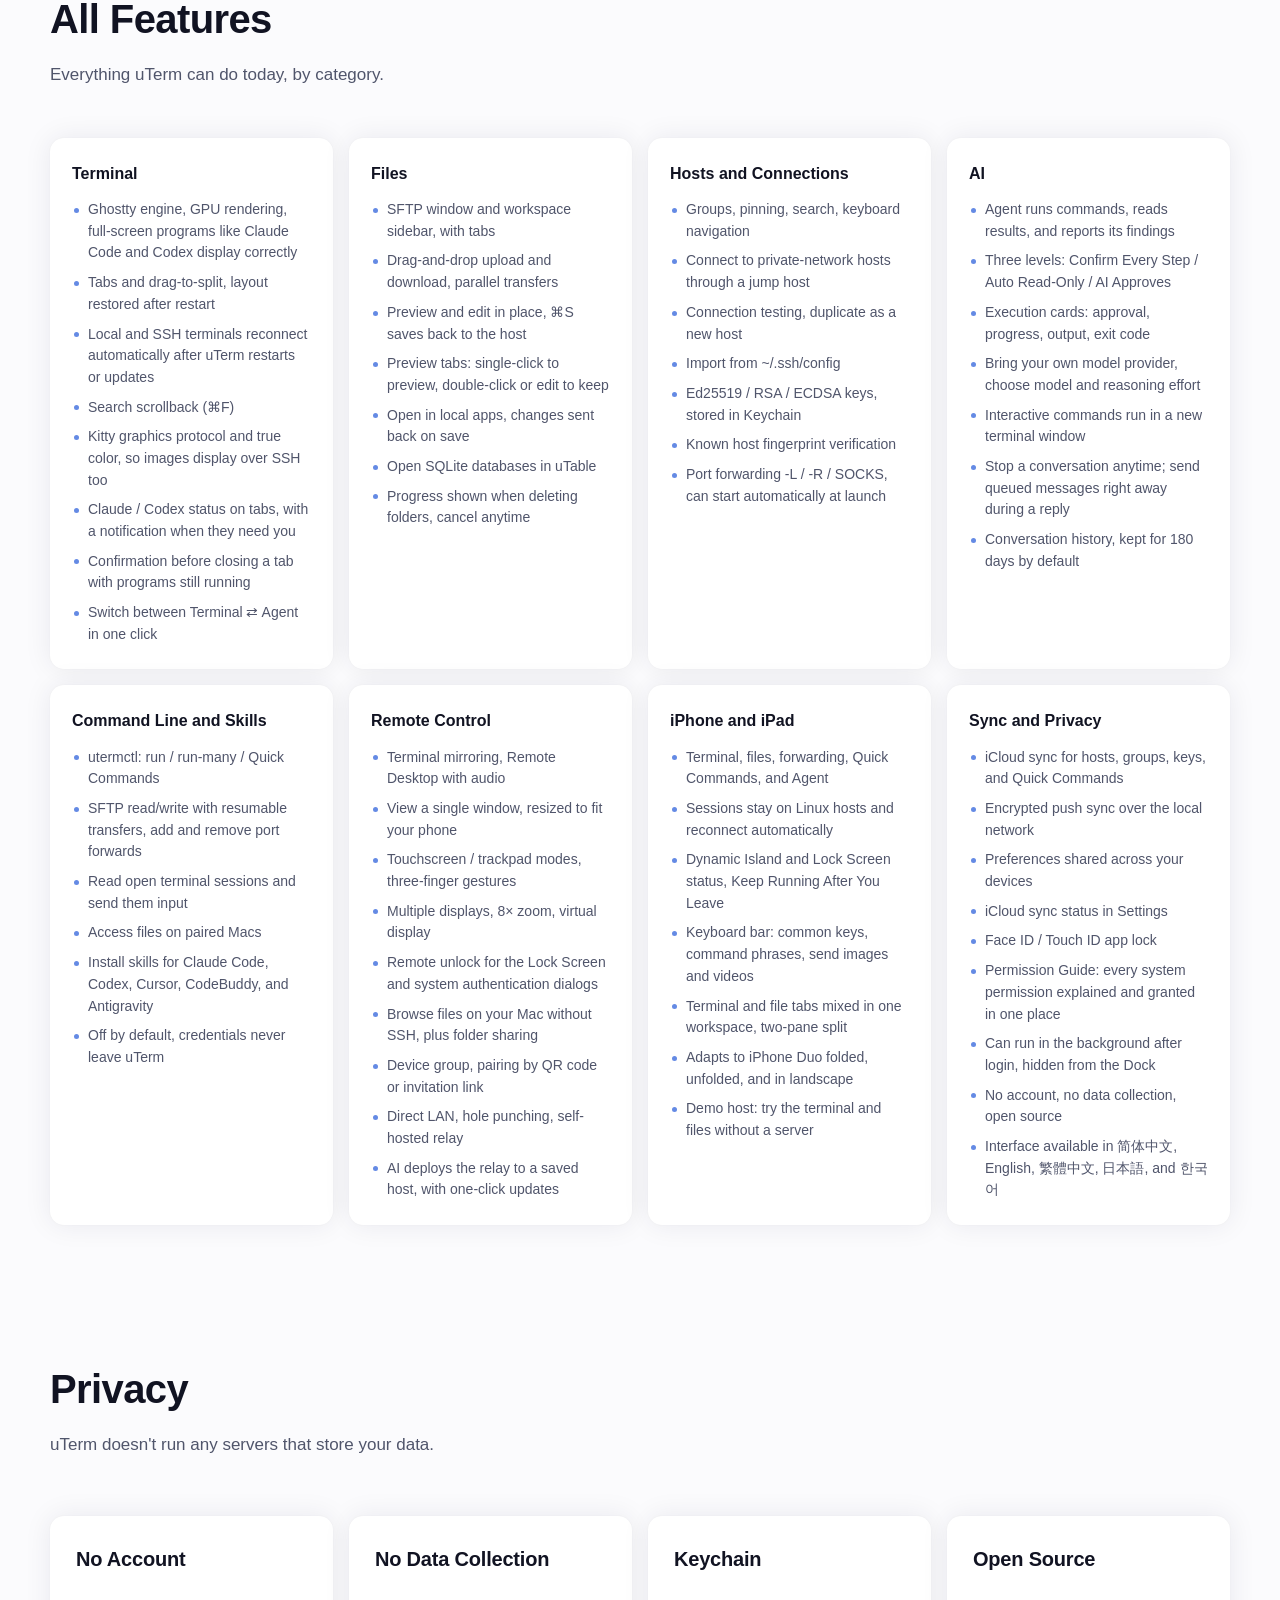
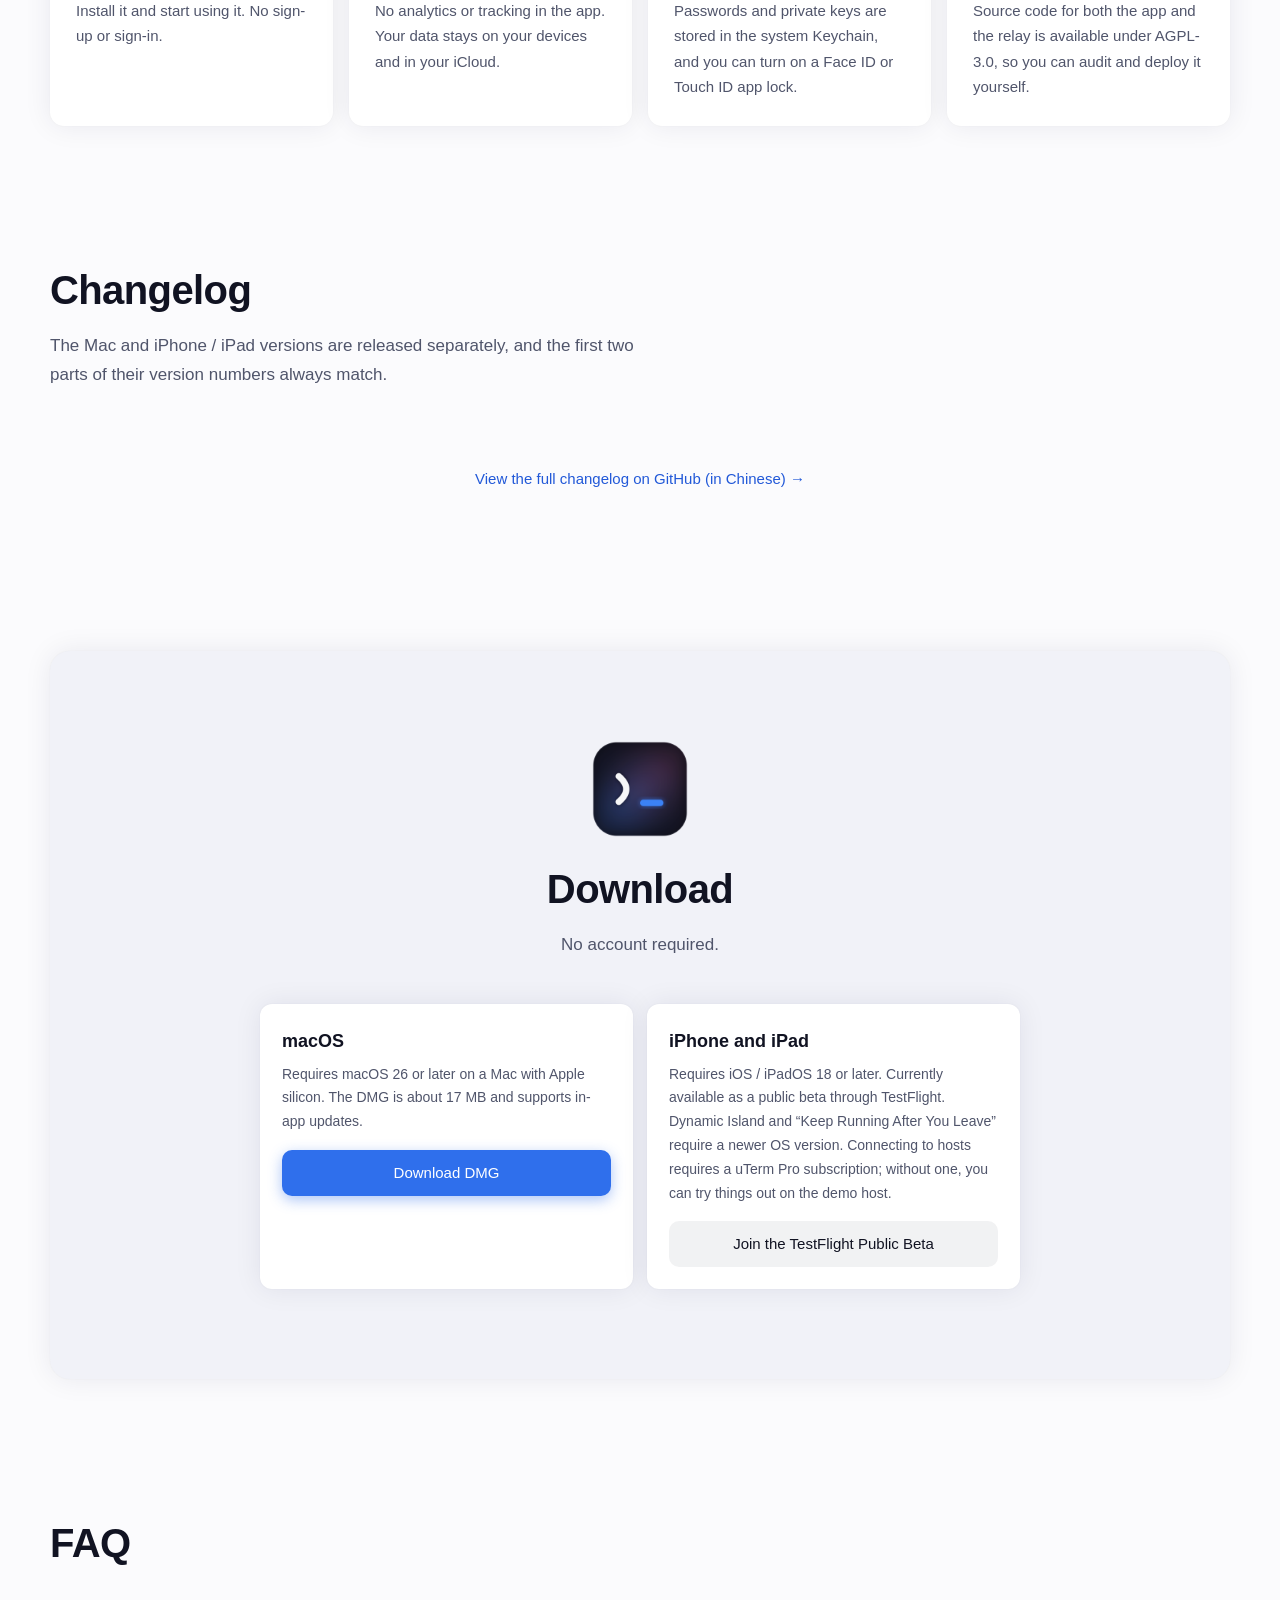
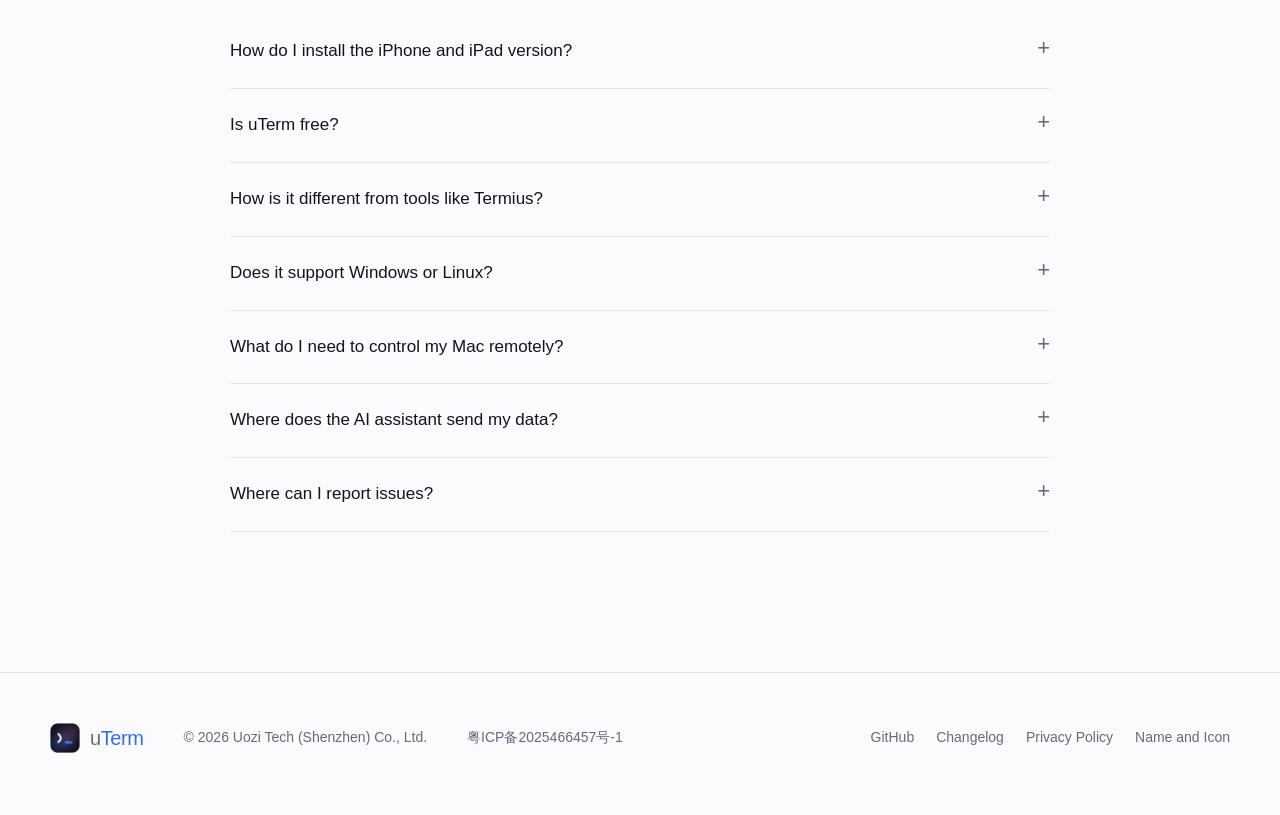
==== commit 91f8ae51: "三台设备叠放；补讲跳板机、部署中继、邀请配对、订阅与体验主机；备案号更新" ====
--- a/index.html
+++ b/index.html
@@ -51,7 +51,7 @@
   <link rel="preconnect" href="https://fonts.googleapis.com">
   <link rel="preconnect" href="https://fonts.gstatic.com" crossorigin>
   <link href="https://fonts.googleapis.com/css2?family=JetBrains+Mono:wght@400;500;700&display=swap" rel="stylesheet">
-  <link rel="stylesheet" href="styles.css?v=30">
+  <link rel="stylesheet" href="styles.css?v=32">
 </head>
 <body>
 
@@ -141,7 +141,7 @@
               <div><h3>重启后接回终端</h3><p>本机终端由独立进程持有。uTerm 更新或意外退出后重新打开，终端里的程序不受影响。</p></div>
             </li>
             <li>
-              <div><h3>断线后自动接回</h3><p>在 iPhone 上，shell 留在主机上运行。重新连接后自动接回，并补上断开期间的输出。</p></div>
+              <div><h3>断线后自动接回</h3><p>在 iPhone 上，shell 留在 Linux 主机上运行。重新连接后自动接回，并补上断开期间的输出。</p></div>
             </li>
           </ul>
         </div>
@@ -179,18 +179,22 @@
           <div class="crop"><img src="assets/shots/parallel-shell-light.webp?v=14" data-shot="parallel-shell" alt="并行执行窗口：六台主机的磁盘水位"></div>
         </article>
         <article class="card c-3 reveal">
-          <div><h3>主机与分组</h3><p>按用途分组，支持跳板机。新建时可先测试连接，也可复制已有主机，或从 ~/.ssh/config 导入。</p></div>
+          <div><h3>主机与分组</h3><p>主机按用途分组，可置顶和搜索。新建时可先测试连接，也可复制已有主机，或从 ~/.ssh/config 导入。</p></div>
           <div class="crop"><img src="assets/shots/welcome-hosts-light.webp?v=14" data-shot="welcome-hosts" alt="欢迎窗口的主机列表"></div>
         </article>
         <article class="card c-3 reveal">
           <div><h3>快捷命令</h3><p>保存常用命令并指定目标主机，执行记录保留 30 天。也可以只描述目标，由 AI 执行。</p></div>
           <div class="crop"><img src="assets/shots/welcome-commands-light.webp?v=14" data-shot="welcome-commands" alt="欢迎窗口的快捷命令库"></div>
         </article>
-        <article class="card c-3 reveal">
+        <article class="card c-2 reveal">
+          <div><h3>跳板机</h3><p>内网里的主机可以经跳板机连接：在主机表单里从已保存的主机中选一台，终端、文件、端口转发和并行执行都经它中转。</p></div>
+          <div class="crop"><img src="assets/shots/host-jump-light.webp?v=14" data-shot="host-jump" width="1080" height="748" loading="lazy" alt="编辑主机的表单：跳板机已打开，选中了 bastion"></div>
+        </article>
+        <article class="card c-2 reveal">
           <div><h3>密钥</h3><p>生成或导入 Ed25519、RSA、ECDSA 密钥，支持带口令的私钥。密钥存放在钥匙串中，经 iCloud 钥匙串同步。</p></div>
           <div class="crop"><img src="assets/shots/keys-light.webp?v=14" data-shot="keys" alt="密钥管理窗口"></div>
         </article>
-        <article class="card c-3 reveal">
+        <article class="card c-2 reveal">
           <div><h3>已知主机指纹</h3><p>首次连接时核对主机指纹，指纹变化时阻止连接。已保存的指纹可在此查看和删除。</p></div>
           <div class="crop"><img src="assets/shots/known-hosts-light.webp?v=14" data-shot="known-hosts" alt="已知主机指纹列表"></div>
         </article>
@@ -206,25 +210,25 @@
         <p class="sub">终端、文件、端口转发、快捷命令和 AI 助手在 iPhone 与 iPad 上同样可用，主机和密钥经 iCloud 同步。iPhone Duo 展开或横握时按大屏排版。</p>
       </div>
 
-      <!-- 三台设备按真实大小的比例并排、底边对齐（Apple 的营销准则：多台设备一起出现时保持相对大小，互不遮挡）。 -->
+      <!-- 三台设备叠成一组：iPad 在后，Duo 和 iPhone 压在它的两个下角；大小按真实比例（Apple 的营销准则：多台设备一起出现时保持相对大小）。 -->
       <div class="lineup reveal">
-        <figure class="phone ipad">
-          <img src="assets/shots/ios-ipad-split-light.webp?v=14" data-shot="ios-ipad-split" width="1600" height="1227" loading="lazy" alt="iPad Pro 横握：终端和远程文件并排">
-          <figcaption>iPad Pro</figcaption>
-        </figure>
-        <figure class="phone duo">
-          <img src="assets/shots/ios-terminal-light.webp?v=14" data-shot="ios-terminal" width="3093" height="2247" loading="lazy" alt="iPhone Duo 横握：终端里在跑 Claude Code">
-          <figcaption>iPhone Duo</figcaption>
-        </figure>
-        <figure class="phone iphone">
-          <img src="assets/shots/ios-iphone-terminal-light.webp?v=14" data-shot="ios-iphone-terminal" width="900" height="1840" loading="lazy" alt="iPhone 18 Pro 上的 uTerm 终端与键盘条">
-          <figcaption>iPhone 18 Pro</figcaption>
-        </figure>
+        <div class="lineup-devices">
+          <figure class="phone ipad">
+            <img src="assets/shots/ios-ipad-split-light.webp?v=14" data-shot="ios-ipad-split" width="1600" height="1227" loading="lazy" alt="iPad Pro 横握：终端和远程文件并排">
+          </figure>
+          <figure class="phone duo">
+            <img src="assets/shots/ios-terminal-light.webp?v=14" data-shot="ios-terminal" width="3093" height="2247" loading="lazy" alt="iPhone Duo 横握：终端里在跑 Claude Code">
+          </figure>
+          <figure class="phone iphone">
+            <img src="assets/shots/ios-iphone-terminal-light.webp?v=14" data-shot="ios-iphone-terminal" width="900" height="1840" loading="lazy" alt="iPhone 18 Pro 上的 uTerm 终端与键盘条">
+          </figure>
+        </div>
+        <p class="lineup-names" data-i18n="skip"><span>iPhone Duo</span><span>iPad Pro</span><span>iPhone 18 Pro</span></p>
       </div>
 
       <ul class="points cols reveal">
         <li>
-          <div><h3>会话保留在主机上</h3><p>shell 由主机上的保持进程运行。切到后台、切换网络或 App 被系统结束后，回来时自动接回，并补上断开期间的输出。</p></div>
+          <div><h3>会话保留在主机上</h3><p>在 Linux 主机上，shell 由主机上的保持进程运行。切到后台、切换网络或 App 被系统结束后，回来时自动接回，并补上断开期间的输出。</p></div>
         </li>
         <li>
           <div><h3>键盘条</h3><p>提供 esc、tab、ctrl 和方向键，可填入 claude、codex 等常用命令，并能把剪贴板或相册里的图片、视频发送给主机上的 AI 程序。</p></div>
@@ -260,6 +264,8 @@
         <div><b>Mac 上的文件</b><span>无需开启 SSH 即可浏览、上传和下载已配对 Mac 上的文件。也可以把本机文件夹共享给被控的 Mac，默认只读。</span></div>
         <div><b>Mac 控制 Mac</b><span>用另一台 Mac 作控制端时，屏幕、终端和单窗口查看同样可用。</span></div>
         <div><b>设备组</b><span>手机、平板和 Mac 加入同一个设备组后，组内任意一台设备确认即可添加新设备，无需逐台配对。</span></div>
+        <div><b>邀请配对</b><span>在 Mac 上显示二维码或邀请链接，手机扫码、另一台 Mac 粘贴链接即可配对。邀请里可带上中继配置，不同 Apple ID、不在同一网络也能配对。</span></div>
+        <div><b>部署中继</b><span>在设置里点「让 AI 部署」，装了 uTerm 技能的 AI 工具会把中继装到你已保存的一台主机上，导入配置并测通；也可以用一条命令安装。有新版本时可在设置里一键更新。</span></div>
         <div><b>更新时不断开</b><span>远程控制运行在独立的后台进程中，Mac 上的 uTerm 更新或意外退出时，已有连接不受影响。</span></div>
       </div>
 
@@ -288,7 +294,7 @@
       <div class="paths reveal">
         <div class="path"><header>局域网直连</header><p>同一网络内直接连接，延迟最低。</p></div>
         <div class="path"><header>点对点连接</header><p>不在同一网络时，先尝试打洞直连，不经过服务器。</p></div>
-        <div class="path"><header>自建中继</header><p>无法直连时经由自行部署的中继转发。中继只转发加密数据，无法读取内容。</p></div>
+        <div class="path"><header>自建中继</header><p>无法直连时经由自己的中继转发，可让 AI 部署到已保存的主机上。中继只转发加密数据，无法读取内容。</p></div>
       </div>
     </div>
   </section>
@@ -344,14 +350,14 @@
         <p class="sub">按类别列出 uTerm 目前的功能。</p>
       </div>
       <div class="all-features">
-        <div class="feature-group reveal"><h3>终端</h3><ul><li>Ghostty 引擎，GPU 绘制，Claude Code、Codex 等全屏程序显示正确</li><li>标签页、拖拽分屏，布局重启后还原</li><li>本机终端和 SSH 终端在 uTerm 重启、更新后自动接回</li><li>回滚内容里查找（⌘F）</li><li>Claude / Codex 运行状态显示在标签上，需要你处理时发通知</li><li>关闭仍有程序运行的标签页前确认</li><li>终端 ⇄ Agent 一键切换</li></ul></div>
-        <div class="feature-group reveal"><h3>文件</h3><ul><li>SFTP 窗口与工作区侧栏，多标签</li><li>拖放上传下载，多路并行传输</li><li>预览、直接编辑，⌘S 存回主机</li><li>用本机应用打开，保存后自动传回</li><li>SQLite 数据库交给 uTable 打开</li><li>删除文件夹时显示进度，可中途取消</li></ul></div>
-        <div class="feature-group reveal"><h3>主机与连接</h3><ul><li>分组、置顶、搜索、键盘操作</li><li>跳板机、测试连接、复制为新主机</li><li>从 ~/.ssh/config 导入</li><li>Ed25519 / RSA / ECDSA 密钥，存钥匙串</li><li>已知主机指纹核对</li><li>端口转发 -L / -R / SOCKS，可随启动自动建立</li></ul></div>
-        <div class="feature-group reveal"><h3>AI</h3><ul><li>Agent 执行命令、读取结果并给出结论</li><li>每步确认 / 只读自动 / AI 代批三档</li><li>执行卡片：审批、进度、输出、退出码</li><li>接自己的模型服务，可选模型和思考深度</li><li>需要交互的命令在新终端窗口中运行</li><li>会话历史，默认保留 180 天</li></ul></div>
+        <div class="feature-group reveal"><h3>终端</h3><ul><li>Ghostty 引擎，GPU 绘制，Claude Code、Codex 等全屏程序显示正确</li><li>标签页、拖拽分屏，布局重启后还原</li><li>本机终端和 SSH 终端在 uTerm 重启、更新后自动接回</li><li>回滚内容里查找（⌘F）</li><li>Kitty 图片协议与真彩色，经 SSH 也能显示图片</li><li>Claude / Codex 运行状态显示在标签上，需要你处理时发通知</li><li>关闭仍有程序运行的标签页前确认</li><li>终端 ⇄ Agent 一键切换</li></ul></div>
+        <div class="feature-group reveal"><h3>文件</h3><ul><li>SFTP 窗口与工作区侧栏，多标签</li><li>拖放上传下载，多路并行传输</li><li>预览、直接编辑，⌘S 存回主机</li><li>预览标签页：单击预览，双击或编辑后保留</li><li>用本机应用打开，保存后自动传回</li><li>SQLite 数据库交给 uTable 打开</li><li>删除文件夹时显示进度，可中途取消</li></ul></div>
+        <div class="feature-group reveal"><h3>主机与连接</h3><ul><li>分组、置顶、搜索、键盘操作</li><li>经跳板机连接内网主机</li><li>测试连接、复制为新主机</li><li>从 ~/.ssh/config 导入</li><li>Ed25519 / RSA / ECDSA 密钥，存钥匙串</li><li>已知主机指纹核对</li><li>端口转发 -L / -R / SOCKS，可随启动自动建立</li></ul></div>
+        <div class="feature-group reveal"><h3>AI</h3><ul><li>Agent 执行命令、读取结果并给出结论</li><li>每步确认 / 只读自动 / AI 代批三档</li><li>执行卡片：审批、进度、输出、退出码</li><li>接自己的模型服务，可选模型和思考深度</li><li>需要交互的命令在新终端窗口中运行</li><li>随时停止对话，回复期间排队的消息可立即发送</li><li>会话历史，默认保留 180 天</li></ul></div>
         <div class="feature-group reveal"><h3>命令行与技能</h3><ul><li>utermctl：run / run-many / 快捷命令</li><li>SFTP 读写与断点续传，端口转发增删</li><li>读取打开的终端会话并向其输入</li><li>访问配对过的 Mac 上的文件</li><li>为 Claude Code、Codex、Cursor、CodeBuddy、Antigravity 安装技能</li><li>默认关闭，凭据不离开 uTerm</li></ul></div>
-        <div class="feature-group reveal"><h3>远程控制</h3><ul><li>终端镜像、远程桌面带声音</li><li>只看一个窗口，按手机屏幕调大小</li><li>触摸屏 / 触控板模式，三指手势</li><li>多显示器、放大 8 倍、虚拟屏</li><li>锁屏与系统验证框远程解锁</li><li>局域网直连、打洞、自建中继</li></ul></div>
-        <div class="feature-group reveal"><h3>iPhone 与 iPad</h3><ul><li>终端、文件、转发、快捷命令和 Agent</li><li>会话保留在主机上，断线后自动接回</li><li>灵动岛、锁屏状态，离开后继续运行</li><li>键盘条：常用键、命令短语、发送图片和视频</li><li>工作区标签混排、两格分屏</li><li>适配 iPhone Duo 的折叠、展开与横握</li></ul></div>
-        <div class="feature-group reveal"><h3>同步与隐私</h3><ul><li>iCloud 同步主机、分组、密钥、快捷命令</li><li>局域网加密推送同步</li><li>偏好设置在各设备间共享</li><li>面容 ID / 触控 ID 应用锁</li><li>可在登录后于后台运行，不显示在 Dock</li><li>无需账号，不收集数据，代码开源</li><li>界面支持简体中文、English、繁體中文、日本語、한국어</li></ul></div>
+        <div class="feature-group reveal"><h3>远程控制</h3><ul><li>终端镜像、远程桌面带声音</li><li>只看一个窗口，按手机屏幕调大小</li><li>触摸屏 / 触控板模式，三指手势</li><li>多显示器、放大 8 倍、虚拟屏</li><li>锁屏与系统验证框远程解锁</li><li>不开 SSH 浏览 Mac 上的文件，文件夹共享</li><li>设备组，二维码或邀请链接配对</li><li>局域网直连、打洞、自建中继</li><li>中继可让 AI 部署到已保存的主机，一键更新</li></ul></div>
+        <div class="feature-group reveal"><h3>iPhone 与 iPad</h3><ul><li>终端、文件、转发、快捷命令和 Agent</li><li>会话保留在 Linux 主机上，断线后自动接回</li><li>灵动岛、锁屏状态，离开后继续运行</li><li>键盘条：常用键、命令短语、发送图片和视频</li><li>工作区标签混排、两格分屏</li><li>适配 iPhone Duo 的折叠、展开与横握</li><li>体验主机：没有服务器也能试用终端和文件</li></ul></div>
+        <div class="feature-group reveal"><h3>同步与隐私</h3><ul><li>iCloud 同步主机、分组、密钥、快捷命令</li><li>局域网加密推送同步</li><li>偏好设置在各设备间共享</li><li>设置里查看 iCloud 同步状态</li><li>面容 ID / 触控 ID 应用锁</li><li>授权引导：系统权限集中说明，一处完成授权</li><li>可在登录后于后台运行，不显示在 Dock</li><li>无需账号，不收集数据，代码开源</li><li>界面支持简体中文、English、繁體中文、日本語、한국어</li></ul></div>
       </div>
     </div>
   </section>
@@ -389,6 +395,11 @@
       </div>
       <div class="releases">
         <!-- changelog:start -->
+        <article class="release reveal">
+          <header><span class="plat ios">iPhone 与 iPad</span><b>2.4.2</b><time datetime="2026-11-21">2026-11-21</time></header>
+          <h4>新功能</h4>
+          <ul><li>体验主机：没有服务器也能试用。在主机页打开它，就有一台模拟的 Linux，可以开终端敲命令，也可以在文件页浏览、编辑文件。全程不联网，也不用订阅。</li><li>uTerm Pro 订阅：月付 ¥18，年付 ¥98（首周免费）。连接主机、打开远程文件、远程控制 Mac、运行快捷命令需要订阅；查看主机列表、修改设置、使用体验主机不受影响。</li><li>设置页新增「订阅」：查看状态、管理订阅、恢复购买，还可以输入兑换码领取 uTerm Pro 永久版。</li><li>TestFlight 里的订阅和兑换走苹果沙盒环境，不会真的扣费。</li></ul>
+        </article>
         <article class="release reveal">
           <header><span class="plat mac">macOS</span><b>2.4.2</b><time datetime="2026-11-21">2026-11-21</time></header>
           <h4>新功能</h4>
@@ -405,15 +416,6 @@
           <header><span class="plat mac">macOS</span><b>2.4.1</b><time datetime="2026-11-20">2026-11-20</time></header>
           <h4>修复</h4>
           <ul><li>先点开一台还没配对的 Mac、没输核对码就关掉，之后再加入「我的设备」，再次打开那台 Mac 时仍然显示核对码，要重启 App 才能连上。现在加入后会直接连上，那台 Mac 上的输码框也会自动收起。</li></ul>
-        </article>
-        <article class="release reveal">
-          <header><span class="plat ios">iPhone 与 iPad</span><b>2.4.0</b><time datetime="2026-11-20">2026-11-20</time></header>
-          <h4>新功能</h4>
-          <ul><li>终端状态显示在灵动岛和锁屏：Claude Code 等程序运行中、等你确认、完成或出错时都能看到，点一下回到对应标签页；可在「设置 › 终端」关闭。</li><li>离开后继续运行（iOS 26 及以上）：长按终端标签页选 15 分钟到 1 小时，切到别的 App 后连接不断，程序需要你处理或完成时发通知。</li><li>远程桌面可以只看 Mac 的一个窗口：在 Mac 的面板里直接选窗口，窗口按手机画面大小调整，可选文字大小，放大后按原生像素取画面。</li><li>只看一个窗口时，触摸和按键直接发给那个窗口，不移动 Mac 上的指针，Mac 前的人可以照常使用。</li><li>远程桌面新增触摸屏模式：点哪里就是哪里，单指拖动滚动，按住再拖为拖拽，双指轻点为右键。</li></ul>
-          <h4>改进</h4>
-          <ul><li>「附近的 Mac」只自动列出同一 iCloud 账户里的 Mac，扫码页底部可以查看附近的其他 Mac。</li><li>转屏、键盘弹出或收起时，窗口不中断地调整到新大小，过程中不闪。</li><li>输码框弹出后焦点直接落在第一位。</li></ul>
-          <h4>修复</h4>
-          <ul><li>终端和远程桌面键盘里听写只输入第一个字。</li></ul>
         </article>
         <!-- changelog:end -->
       </div>
@@ -436,7 +438,7 @@
           </div>
           <div class="platform">
             <h3>iPhone 与 iPad</h3>
-            <p>需要 iOS / iPadOS 18 或更高版本，目前通过 TestFlight 公开测试。灵动岛与「离开后继续运行」需要更新的系统版本。</p>
+            <p>需要 iOS / iPadOS 18 或更高版本，目前通过 TestFlight 公开测试。灵动岛与「离开后继续运行」需要更新的系统版本。连接主机等功能需要订阅 uTerm Pro，未订阅时可以先用体验主机试用。</p>
             <a class="btn btn-ghost" href="https://testflight.apple.com/join/Ep8bfaZT">加入 TestFlight 公开测试</a>
           </div>
         </div>
@@ -450,9 +452,10 @@
       <div class="head reveal"><h2>常见问题</h2></div>
       <div class="faq reveal">
         <details><summary>iPhone 与 iPad 版怎么安装？</summary><p>目前通过 TestFlight 公开测试。在 iPhone 或 iPad 上安装 TestFlight 后，打开 <a href="https://testflight.apple.com/join/Ep8bfaZT" target="_blank" rel="noopener">邀请链接</a> 加入，之后的测试版会自动推送。</p></details>
+        <details><summary>uTerm 收费吗？</summary><p>Mac 版不需要订阅。iPhone 与 iPad 版里，连接主机、打开远程文件、远程控制 Mac 和运行快捷命令需要订阅 uTerm Pro：月付 ¥18，年付 ¥98（首周免费）。查看主机列表、修改设置和使用体验主机不需要订阅。TestFlight 测试版里的订阅走苹果的沙盒环境，不会实际扣费。</p></details>
         <details><summary>和 Termius 这类工具比有什么不同？</summary><p>uTerm 无需账号，数据通过你自己的 iCloud 同步，不经过第三方服务器。它是 Mac 与 iOS 的原生 App，内置可执行命令的 AI 助手，并支持用手机远程控制 Mac 的终端和屏幕。</p></details>
         <details><summary>支持 Windows 或 Linux 吗？</summary><p>目前只支持 macOS（Apple 芯片）和 iOS / iPadOS。服务器端没有要求，支持 SSH 登录的主机都可以连接。</p></details>
-        <details><summary>远程控制 Mac 需要什么？</summary><p>Mac 和手机都需要安装 uTerm。首次配对时，在 Mac 上输入手机显示的核对码。同一局域网内直接连接；跨网络时先尝试点对点连接，失败时经由自行部署的中继（一条命令即可安装到你的服务器上）。</p></details>
+        <details><summary>远程控制 Mac 需要什么？</summary><p>Mac 和手机都需要安装 uTerm。首次配对时，在 Mac 上输入手机显示的核对码。同一局域网内直接连接；跨网络时先尝试点对点连接，失败时经由自行部署的中继：可在设置里让 AI 把它部署到你已保存的主机上，也可以用一条命令安装。</p></details>
         <details><summary>AI 助手会把我的数据发到哪里？</summary><p>只发送给你配置的模型服务，使用你的 API Key。未配置时不会发送任何内容。</p></details>
         <details><summary>在哪里反馈问题？</summary><p>请在 <a href="https://github.com/uozi-tech/uTerm/issues" target="_blank" rel="noopener">GitHub Issues</a> 提交。安全问题请按 <a href="https://github.com/uozi-tech/uTerm/blob/main/SECURITY.md" target="_blank" rel="noopener">SECURITY.md</a> 私下报告。</p></details>
       </div>
@@ -464,7 +467,7 @@
   <div class="wrap">
     <a class="brand" href="#top"><img src="assets/icon-256.png" alt=""><span class="wordmark">u<b>Term</b></span></a>
     <span>© 2026 柚子星云科技（深圳）有限公司</span>
-    <a class="beian" data-i18n="skip" href="https://beian.miit.gov.cn/" target="_blank" rel="noopener">粤ICP备2025466457号</a>
+    <a class="beian" data-i18n="skip" href="https://beian.miit.gov.cn/" target="_blank" rel="noopener">粤ICP备2025466457号-1</a>
     <nav aria-label="页脚">
       <a href="https://github.com/uozi-tech/uTerm" target="_blank" rel="noopener">GitHub</a>
       <a href="https://github.com/uozi-tech/uTerm/blob/main/CHANGELOG.md" target="_blank" rel="noopener">更新日志</a>
@@ -474,6 +477,6 @@
   </div>
 </footer>
 
-<script src="main.js?v=30"></script>
+<script src="main.js?v=32"></script>
 </body>
 </html>
--- a/styles.css
+++ b/styles.css
@@ -294,6 +294,12 @@
 /* ---------- 便当格 ---------- */
 .bento { display: grid; gap: 16px; margin-top: 56px; grid-template-columns: 1fr; }
 @media (min-width: 760px) { .bento { grid-template-columns: repeat(2, 1fr); } }
+/* 两列时卡片是单数，最后一张独占一行：改成左文右图，图只占一半，不然截图放得太大。 */
+@media (min-width: 760px) and (max-width: 1079px) {
+  .bento > .card:last-child:nth-child(odd) { grid-column: 1 / -1; flex-direction: row; align-items: center; }
+  .bento > .card:last-child:nth-child(odd) > div:first-child { flex: 1; min-width: 0; }
+  .bento > .card:last-child:nth-child(odd) > .crop { flex: none; width: calc(50% - 11px); margin-top: 0; }
+}
 @media (min-width: 1080px) {
   .bento { grid-template-columns: repeat(6, 1fr); }
   .bento .c-3 { grid-column: span 3; }
@@ -423,7 +429,8 @@
 
 /* ---------- FAQ ---------- */
 .faq { max-width: 820px; margin: 48px auto 0; }
-.faq details { border-bottom: 1px solid var(--line); }
+/* 展开时「+」转 45°，转过的方框比原来宽几像素，在手机屏上会把整页撑出横向滚动条，所以横向裁掉。 */
+.faq details { border-bottom: 1px solid var(--line); overflow-x: clip; }
 .faq summary {
   list-style: none; cursor: pointer; padding: 22px 0; font-size: 17px; font-weight: 500;
   display: flex; justify-content: space-between; gap: 20px;
@@ -455,7 +462,7 @@
 .stage .shot { position: relative; }
 /* 机身：Apple 官方的 iPhone Duo 机模（展开、横握），已经合成在截图里（scripts/frame-device.swift；整张 3093×2247，
    其中屏幕 2853×2007，机身四周还留着约 1.7% 的透明边）。这里不再画边框。
-   按 Apple 的营销准则原样摆：不加阴影和高光、不裁、不倾斜、不遮挡，机身不单独做动画，显示高度不小于 200px。 */
+   按 Apple 的营销准则原样摆：不加阴影和高光、不裁、不倾斜、不遮挡（「iPhone 与 iPad」一段三台叠放是例外），机身不单独做动画，显示高度不小于 200px。 */
 .phone { position: relative; }
 .phone img { width: 100%; height: auto; display: block; }
 /* 往右探出窗口 3%，但离视口右缘至少留 16px（.hero 横向会裁，探过头机身被切）；往下探出 5%。
@@ -466,24 +473,30 @@
 @media (max-width: 720px) {
   .stage .phone { position: relative; right: auto; bottom: auto; width: max(86%, 280px); margin: -7% 0 0 auto; }
 }
-/* 「iPhone 与 iPad」：iPad Pro 13 英寸横握、iPhone Duo 展开横握、iPhone 18 Pro 竖握并排，底边对齐。
-   列宽按机身的真实宽度定（机模图的像素 ÷ 屏幕像素密度：iPad 3000px ÷ 264 ≈ 11.36 英寸，Duo 3093 ÷ 460 ≈ 6.72，
-   iPhone 1350 ÷ 460 ≈ 2.93；Duo 的像素密度按 iPhone 的算），所以三台的相对大小是对的。互不遮挡。 */
-.lineup { display: grid; grid-template-columns: 11.36fr 6.72fr 2.93fr; align-items: end; gap: clamp(14px, 3.4vw, 40px); margin-top: 64px; }
-.lineup figure { margin: 0; min-width: 0; }
-.lineup figcaption { margin-top: 14px; text-align: center; font: 500 12px/1.4 var(--mono); letter-spacing: .02em; color: var(--faint); white-space: nowrap; }
-/* 机身显示高度不能小于 200px（Duo 最矮，高 = 宽 × 0.726）：
-   ≥1024px 三台一行；520–1023px 两行，iPad 一行、Duo 和 iPhone 一行，仍按同一个比例（相对 iPad 的宽度 59.2% 与 25.8%）；
-   更窄的手机屏上一台一行，这时没法同时保持相对大小和 200px 的下限，取后者。 */
-@media (max-width: 1023px) {
-  /* 两列加列间距正好 100%：iPad 跨整行，三台才是同一个比例。 */
-  .lineup { grid-template-columns: 59.2% 25.8%; column-gap: 15%; row-gap: 40px; width: min(100%, 620px); margin-inline: auto; }
-  .lineup .ipad { grid-column: 1 / -1; }
-}
-@media (max-width: 519px) {
-  .lineup { grid-template-columns: 1fr; justify-items: center; row-gap: 32px; }
-  .lineup .duo { width: max(59.2%, 280px); }
-  .lineup .iphone { width: max(25.8%, 100px); }
+/* 「iPhone 与 iPad」：三台叠成一组——iPad Pro 13 英寸横握在后，iPhone Duo（展开横握）压在它左下角，iPhone 18 Pro 压在右下角。
+   宽度按机身的真实宽度定（机模图的像素 ÷ 屏幕像素密度：iPad 3000px ÷ 264 ≈ 11.36 英寸，Duo 3093 ÷ 460 ≈ 6.72，
+   iPhone 1350 ÷ 460 ≈ 2.93；Duo 的像素密度按 iPhone 的算），所以三台的相对大小是对的。
+   五列的分界是 0 / 3.3 / 6.72 / 13.2 / 14.66 / 16.13：Duo 占 1–3 列、iPad 占 2–5 列、iPhone 占 4–6 列，重叠的就是共用的那几列。
+   前面两台比 iPad 的底边低一点（iPad 抬高自身宽度的 9.5%，Duo 的上沿正好落在终端最后一行提示符下面），不然三条深色底边糊成一条。机身不加投影（准则不许）。 */
+.lineup { margin-top: 64px; }
+.lineup-devices { display: grid; grid-template-columns: 3.3fr 3.42fr 6.48fr 1.46fr 1.47fr; align-items: end; width: min(100%, 1040px); margin-inline: auto; }
+.lineup figure { margin: 0; min-width: 0; grid-row: 1; }
+.lineup .ipad { grid-column: 2 / 5; margin-bottom: 9.5%; }
+.lineup .duo { grid-column: 1 / 3; z-index: 1; }
+.lineup .iphone { grid-column: 4 / 6; z-index: 1; }
+.lineup-names { margin: 22px 0 0; text-align: center; font: 500 12px/1.6 var(--mono); letter-spacing: .02em; color: var(--faint); }
+.lineup-names span { white-space: nowrap; }
+.lineup-names span + span::before { content: "·"; margin-inline: .9em; }
+@media (max-width: 420px) { .lineup-names { letter-spacing: 0; } .lineup-names span + span::before { margin-inline: .45em; } }
+/* 机身显示高度不能小于 200px（Duo 最矮，高 = 宽 × 0.726，要 276px 宽）：一组横排时整组得有 662px 宽。
+   放不下就改成上下叠：iPad 占满一行，Duo 压住它的下沿靠左，iPhone 在右下角最前面、再低一点。
+   Duo 与 iPhone 的宽度仍按同一个比例（相对 iPad 的 59.2% 与 25.8%），到手机屏上撞到 200px 的下限为止——
+   那时没法同时保持相对大小和下限，取后者。 */
+@media (max-width: 759px) {
+  .lineup-devices { display: block; position: relative; width: min(100%, 620px); padding-bottom: 5%; }
+  .lineup .ipad { margin-bottom: 0; }
+  .lineup .duo { position: relative; width: max(59.2%, 276px); margin-top: -22%; }
+  .lineup .iphone { position: absolute; right: 0; bottom: 0; width: max(25.8%, 100px); z-index: 2; }
 }
 .points.cols { margin-top: 56px; gap: 26px 40px; }
 @media (min-width: 720px) { .points.cols { grid-template-columns: repeat(2, 1fr); } }
